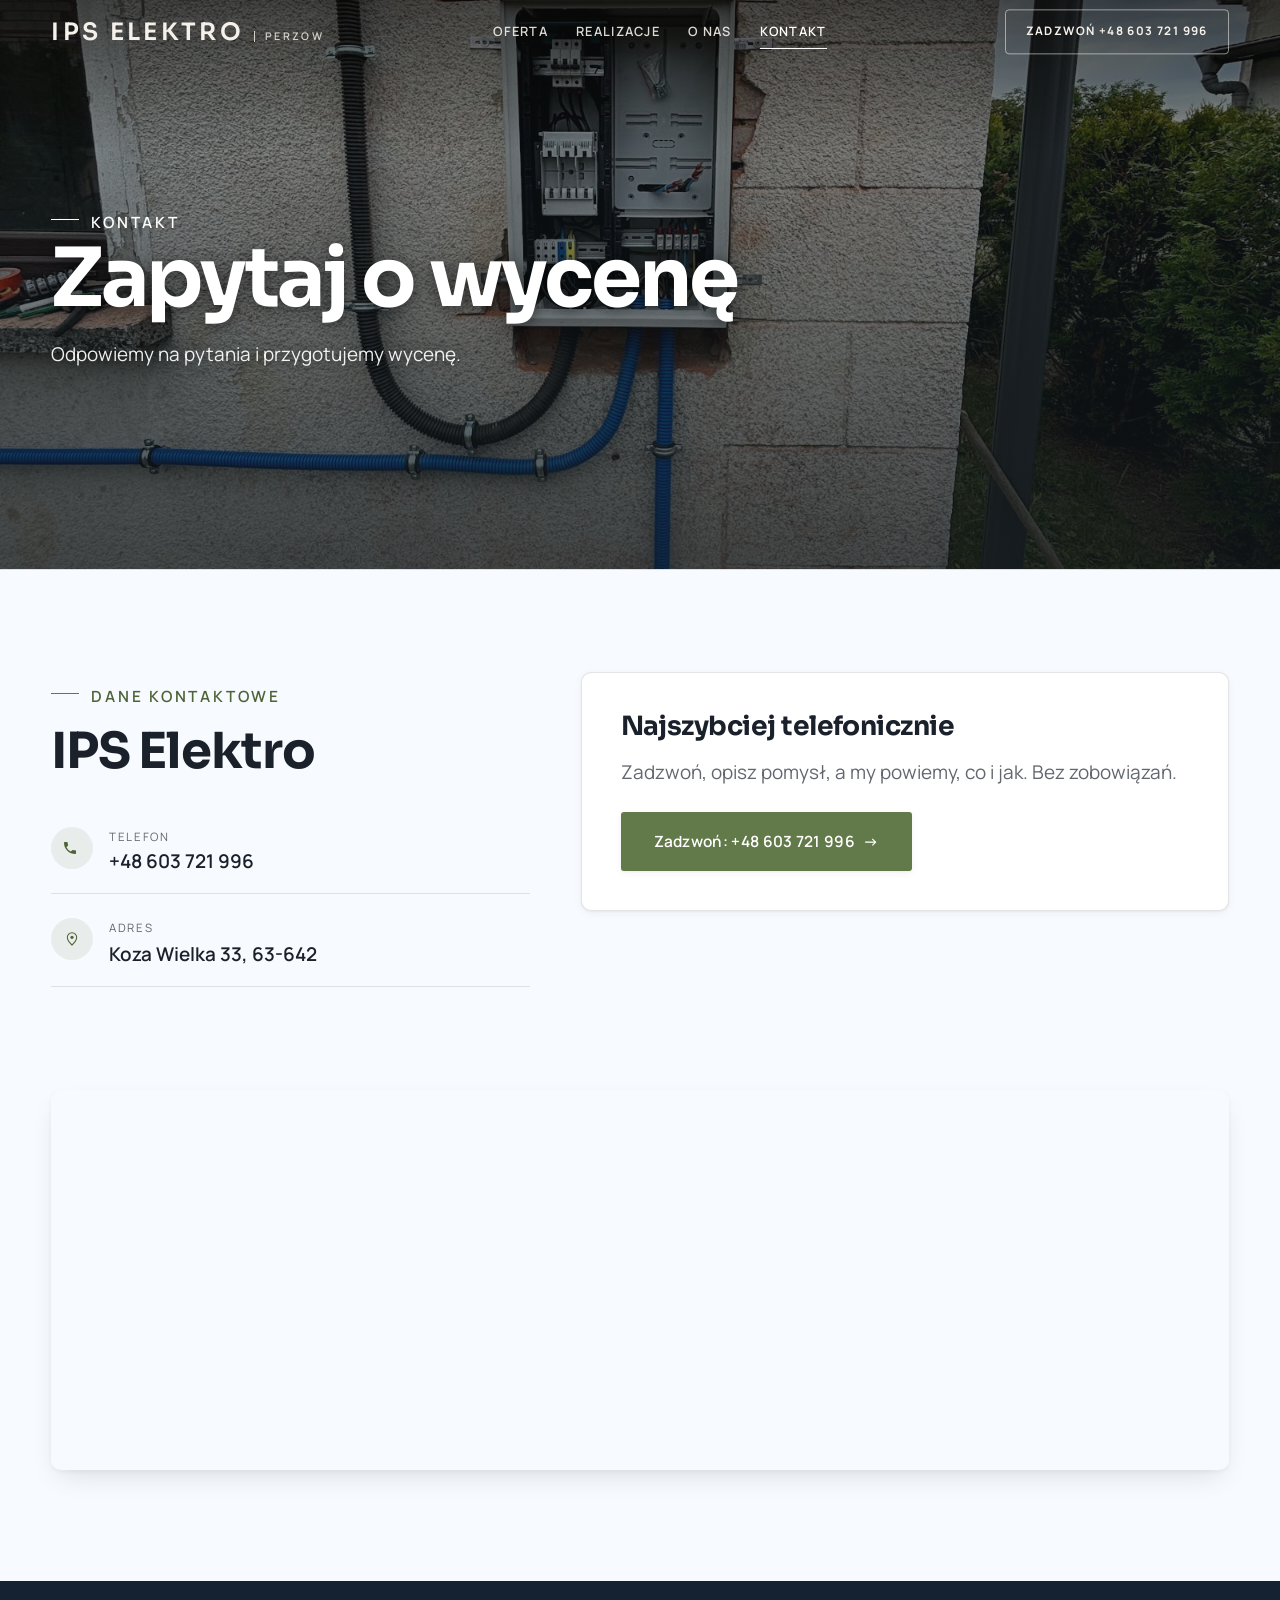
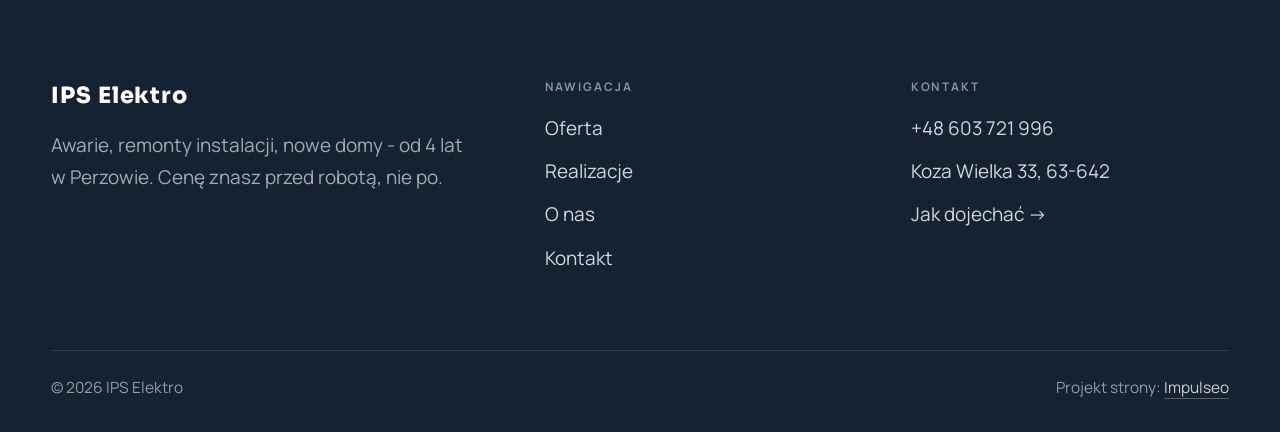
==== kontakt.html @ 15bc8c6c "IPS Elektro - demo strony" ====
<!DOCTYPE html>
<html lang="pl">
<head>
<meta charset="UTF-8">
<meta name="viewport" content="width=device-width, initial-scale=1.0">
<title>Kontakt - IPS Elektro</title>
<meta name="description" content="Kontakt IPS Elektro - Koza Wielka 33, 63-642">
<link rel="canonical" href="https://kris20032.github.io/ips-elektro/kontakt.html">
<meta name="robots" content="noindex, nofollow">
<meta property="og:type" content="website">
<meta property="og:locale" content="pl_PL">
<meta property="og:site_name" content="IPS Elektro">
<meta property="og:title" content="Kontakt - IPS Elektro">
<meta property="og:description" content="Kontakt IPS Elektro - Koza Wielka 33, 63-642">
<meta property="og:url" content="https://kris20032.github.io/ips-elektro/kontakt.html">
<meta property="og:image" content="https://kris20032.github.io/ips-elektro/img/og.jpg">
<meta property="og:image:width" content="1200">
<meta property="og:image:height" content="630">
<meta name="twitter:card" content="summary_large_image">
<link rel="preconnect" href="https://fonts.googleapis.com">
<link rel="preconnect" href="https://fonts.gstatic.com" crossorigin>
<link href="https://fonts.googleapis.com/css2?family=Sora:wght@600;700;800&family=Manrope:wght@400;500;600&display=swap" rel="stylesheet">
<link rel="stylesheet" href="assets/styles.css?v=23cb1735">
</head>
<body>

<header class="nav">
  <div class="wrap nav-inner">
    <a class="brand" href="index.html"><span class="name">IPS Elektro</span><span class="sub">Perzów</span></a>
    <nav class="nav-links">
      <a href="oferta.html">Oferta</a>
      <a href="realizacje.html">Realizacje</a>
      <a href="o-nas.html">O nas</a>
      <a href="kontakt.html" class="active" aria-current="page">Kontakt</a>
      <a href="tel:+48603721996" class="btn btn-accent">Zadzwoń +48 603 721 996</a>
    </nav>
    <button class="nav-toggle" aria-label="Menu"><span></span><span></span><span></span></button>
  </div>
</header>

<main>
<section class="pagehead">
  <img src="img/g1.jpg" alt="IPS Elektro - Zapytaj o wycenę" width="1600" height="2133" decoding="async">
  <div class="wrap">
    <span class="eyebrow">Kontakt</span>
    <h1>Zapytaj o wycenę</h1>
    <p>Odpowiemy na pytania i przygotujemy wycenę.</p>
  </div>
</section>
<section>
  <div class="wrap contact-grid">
    <div class="reveal">
      <span class="eyebrow">Dane kontaktowe</span>
      <h2 style="margin:var(--space-4) 0 var(--space-6)">IPS Elektro</h2>
      <div class="info-list">
        <div class="info-row"><div class="ic"><svg class="ico-tel" width="16" height="16" viewBox="0 0 24 24" fill="none" aria-hidden="true"><path d="M6.6 10.8a15.5 15.5 0 0 0 6.6 6.6l2.2-2.2a1 1 0 0 1 1-.24 11.4 11.4 0 0 0 3.6.58 1 1 0 0 1 1 1V20a1 1 0 0 1-1 1A17 17 0 0 1 3 4a1 1 0 0 1 1-1h3.5a1 1 0 0 1 1 1c0 1.25.2 2.46.58 3.6a1 1 0 0 1-.25 1l-2.23 2.2Z" fill="currentColor"/></svg></div><div><div class="lbl">Telefon</div><a class="val" href="tel:+48603721996">+48 603 721 996</a></div></div>
        <div class="info-row"><div class="ic"><svg class="ico-pin" width="16" height="16" viewBox="0 0 24 24" fill="none" aria-hidden="true"><path d="M12 21s7-6.1 7-11.5A7 7 0 0 0 5 9.5C5 14.9 12 21 12 21Z" stroke="currentColor" stroke-width="1.6" fill="none"/><circle cx="12" cy="9.5" r="2.4" fill="currentColor"/></svg></div><div><div class="lbl">Adres</div><div class="val">Koza Wielka 33, 63-642</div></div></div>
      </div>
    </div>
    <div class="reveal">
      <div class="form">
        <h3 style="margin-bottom:var(--space-4)">Najszybciej telefonicznie</h3>
        <p class="muted" style="margin-bottom:var(--space-5)">Zadzwoń, opisz pomysł, a my powiemy, co i jak. Bez zobowiązań.</p>
        <a href="tel:+48603721996" class="btn btn-accent" style="justify-content:center">Zadzwoń: +48 603 721 996 <span class="arr">→</span></a>
      </div>
    </div>
  </div>
</section>
<section style="padding-top:0">
  <div class="wrap reveal">
    <iframe class="map" title="IPS Elektro - Perzów" src="https://maps.google.com/maps?q=IPS%20Elektro%20Perz%C3%B3w&z=15&output=embed" loading="lazy" referrerpolicy="no-referrer-when-downgrade"></iframe>
  </div>
</section>
</main>

<footer>
  <div class="wrap">
    <div class="foot-grid">
      <div class="foot-brand">
        <div class="name">IPS Elektro</div>
        <p>Awarie, remonty instalacji, nowe domy - od 4 lat w Perzowie. Cenę znasz przed robotą, nie po.</p>
      </div>
      <div class="foot-col">
        <h4>Nawigacja</h4>
        <a href="oferta.html">Oferta</a>
        <a href="realizacje.html">Realizacje</a>
        <a href="o-nas.html">O nas</a>
        <a href="kontakt.html">Kontakt</a>
      </div>
      <div class="foot-col">
        <h4>Kontakt</h4>
        <a href="tel:+48603721996">+48 603 721 996</a>
        <p>Koza Wielka 33, 63-642</p>
        <a href="https://www.google.com/maps?cid=14065225971632695537" target="_blank" rel="noopener">Jak dojechać →</a>
      </div>
    </div>
    <div class="foot-bot">
      <span>© 2026 IPS Elektro</span>
      <span>Projekt strony: <a class="foot-credit" href="https://impulseo.pl" target="_blank" rel="noopener">Impulseo</a></span>
    </div>
  </div>
</footer>
<div class="sticky-call"><a class="sc-call" href="tel:+48603721996"><svg class="ico-tel" width="16" height="16" viewBox="0 0 24 24" fill="none" aria-hidden="true"><path d="M6.6 10.8a15.5 15.5 0 0 0 6.6 6.6l2.2-2.2a1 1 0 0 1 1-.24 11.4 11.4 0 0 0 3.6.58 1 1 0 0 1 1 1V20a1 1 0 0 1-1 1A17 17 0 0 1 3 4a1 1 0 0 1 1-1h3.5a1 1 0 0 1 1 1c0 1.25.2 2.46.58 3.6a1 1 0 0 1-.25 1l-2.23 2.2Z" fill="currentColor"/></svg> Zadzwoń</a><a class="sc-quote" href="kontakt.html">Bezpłatna wycena</a></div>
<div class="demo-wazne" data-do="2026-08-25" data-cykl="3" hidden><svg class="dw-ico" width="13" height="13" viewBox="0 0 24 24" fill="none" aria-hidden="true"><circle cx="12" cy="12" r="8.6" stroke="currentColor" stroke-width="1.8"/><path d="M12 7.2V12l3.3 2" stroke="currentColor" stroke-width="1.8" stroke-linecap="round"/></svg><span class="dw-txt"></span></div>

<script src="assets/main.js"></script>
</body>
</html>
---- assets/styles.css ----
/* ============================================================
   STOLBASZ — premium, architektoniczny B2B fit-out
   Jasna paleta, zero brązu. System wg premium-web-craft.
   Projekt strony: Impulseo (impulseo.pl)
   ============================================================ */

:root{
  /* PALETA — jasna, architektoniczna, chłodna */
  --paper:#f5f7fa;          /* główne tło */
  --paper-2:#e7edf3;        /* sekcje alternatywne (chłodny jasny szary) */
  --paper-3:#e7edf3;        /* delikatne wypełnienia */
  --ink:#142231;            /* tekst główny — chłodny grafit */
  --ink-soft:#2c3e52;       /* nagłówki drugorzędne */
  --muted:#697785;          /* tekst poboczny */
  --line:rgba(20,34,49,.12);/* hairline */
  --accent:#e8a00c;         /* stonowany petrol-slate — jedyny akcent */
  --accent-d:#c47f06;
  --accent-soft:rgba(232,160,12,.10);
  --dark:#142231;           /* sekcje ciemne (stopka/CTA) */

  /* HOVER ZDJĘĆ — JEDEN standard dla całego silnika (decyzja K. 04.08.2026, artefakt z wariantami).
     AKTUALNE (K.+Szymon 09.08.2026, wybór z artefaktu 6 wariantów): zoom 1.05 przy 1.4s -
     przy tak długim czasie mocniejszy kadr NIE skacze, tylko „oddycha". Poprzedni standard
     (1.02 / .55s z 04.08) odbierany jako dynamiczny i szybki.
     Spoczynek lekko przygaszony, ale TYLKO tam, gdzie jest mysz (@media hover:hover) —
     na telefonie zdjęcia zostają w pełnej jasności. */
  --img-zoom:1.05;                   /* K.+Szymon 09.08: wariant F z artefaktu porównawczego */
  --img-rest:brightness(.95) saturate(.99);
  --img-hot:brightness(1.06) saturate(1.05);
  --img-dur:1.4s;                    /* K.+Szymon 09.08 (wariant F): powoli = elegancko */
  --img-ease:cubic-bezier(.16,.84,.44,1);  /* miękki ogon, efekt „oddychania" */

  /* ODSTĘPY — skala 4/8 */
  --space-1:4px; --space-2:8px; --space-3:12px; --space-4:16px; --space-5:24px;
  --space-6:32px; --space-7:48px; --space-8:64px; --space-9:96px; --space-10:128px;

  /* TYPOGRAFIA — fluid clamp() (skala podbita 16.07.2026: większe, czytelniejsze litery — uwaga Adama) */
  --text-sm:clamp(.9rem,.87rem + .12vw,1rem);
  --text-base:clamp(1.08rem,1.04rem + .18vw,1.2rem);
  --text-lg:clamp(1.24rem,1.15rem + .34vw,1.44rem);
  --text-h3:clamp(1.34rem,1.22rem + .55vw,1.66rem);
  --text-h2:clamp(2.1rem,1.66rem + 2.1vw,3.1rem);
  --text-h1:clamp(2.9rem,2.1rem + 4vw,5.1rem);

  /* PROMIENIE — architektoniczne, raczej ostre */
  --r-sm:3px; --r-md:6px; --r-lg:10px;

  /* RUCH */
  --ease:cubic-bezier(.25,.46,.45,.94); --dur:.24s;

  /* CIENIE — miękkie, warstwowe */
  --sh-sm:0 1px 2px rgba(16,24,32,.04), 0 2px 8px rgba(16,24,32,.05);
  --sh-md:0 2px 6px rgba(16,24,32,.05), 0 12px 28px -8px rgba(16,24,32,.12);
  --sh-lg:0 6px 14px rgba(16,24,32,.07), 0 26px 56px -18px rgba(16,24,32,.22);

  --hairline:1px solid var(--line);

  --font-display:'Sora','Manrope',sans-serif;
  --font-body:'Manrope',sans-serif;
}

*{box-sizing:border-box;margin:0;padding:0}
html{scroll-behavior:smooth}
body{
  font-family:var(--font-body);
  font-size:var(--text-base);
  line-height:1.65;
  color:var(--ink);
  background:var(--paper);
  -webkit-font-smoothing:antialiased;
  text-rendering:optimizeLegibility;
}
img{max-width:100%;height:auto;display:block}  /* height:auto = width/height z atrybutów trzyma proporcje (TOP#12) */
a{color:inherit;text-decoration:none}

.wrap{width:min(92%,1180px);margin-inline:auto}
section{padding-block:clamp(52px,6.5vw,96px)}

h1,h2,h3{font-family:var(--font-display);font-weight:700;line-height:1.08;letter-spacing:-.02em;color:var(--ink)}
h1{font-size:var(--text-h1);letter-spacing:-.035em}
h2{font-size:var(--text-h2);letter-spacing:-.025em}
h3{font-size:var(--text-h3)}
/* MIARA — długość wiersza. WCAG 2.2 SC 1.4.8: max 80 znaków; Butterick: 45–90.
   68ch daje realnie 72–78 znaków polskiego tekstu, czyli z zapasem pod granicą.
   Wcześniej limit miał TYLKO <p> — <li>, <blockquote> i <dd> nie miały żadnego,
   i to jedyny powód, dla którego 23 bloki na dwóch oddanych stronach jadą po
   83–106 znaków w wierszu (pomiar 07.08.2026, bramka `miara`).
   ⚠️ Listy i definicje ograniczamy TYLKO bez klasy: `ul`/`ol` z klasą to u nas
   układ (siatki kafli, menu), a nie tekst ciągły — tam miarę wyznacza układ. */
/* 60ch, nie 68ch (K. 10.08): po zmianie fontów na węższe kroje (DM Sans i spółka)
   w 68ch mieściło się ~90 znaków - bramka pikselowa słusznie zgłaszała przekroczenie
   granicy 80. Pomiar na żywej przeglądarce: 60ch = 90 znaków, 53ch = ~78 znaków, czyli normę WCAG 1.4.8. */
:root{ --miara:53ch }
p{max-width:min(100%,var(--miara))}
blockquote,
ul:not([class])>li, ol:not([class])>li,
dl:not([class])>dd{max-width:min(100%,var(--miara))}

/* ⚠️ Świadomie BEZ wyjątku `.tile p,.card p,.svc p{max-width:none}`, choć nasuwa się sam:
   te akapity BYŁY już ograniczone (stare `p{max-width:65ch}`), więc „wyjątek" nie odblokowałby
   niczego nowego — tylko ROZLUŹNIŁ stan sprzed zmiany na wszystkich demach naraz.
   `figcaption` żadna z reguł wyżej nie dotyczy, więc też nie potrzebuje zwolnienia. */

/* ŁAMANIE. `balance` wyrównuje długości wierszy w nagłówku, `pretty` pilnuje ostatniego
   wiersza akapitu, żeby nie został w nim jeden wyraz. Obsługiwane od Chrome 117 /
   Safari 17.5; starsze przeglądarki po prostu ignorują tę własność.
   `text-wrap:pretty` nie występowało dotąd ANI RAZ w silniku ani w repo klientów. */
h1,h2,h3,.lead,.lede{text-wrap:balance}
p,li,blockquote,dd{text-wrap:pretty}

.eyebrow{
  font-family:var(--font-body);
  font-size:var(--text-sm);
  font-weight:600;
  letter-spacing:.18em;
  text-transform:uppercase;
  color:var(--accent);
  display:inline-flex;align-items:center;gap:var(--space-3);
}
/* flex:none + margin-top = kreska trzyma się PIERWSZEJ linii. Wcześniej align-items:center
   centrowało ją względem całego bloku i przy zawinięciu (długi kicker typu
   „…WNĘTRZ · LESZNO · OD 2019") druga linia lądowała z brzydkim wcięciem. */
.eyebrow{align-items:flex-start}
.eyebrow>*,.eyebrow{text-wrap:balance}   /* dlugi kicker lamal sie na sierote typu samo „2019" w drugiej linii */
.eyebrow::before{content:"";width:28px;height:1px;background:var(--accent);display:inline-block;flex:none;margin-top:.62em}

.muted{color:var(--muted)}
.lead{font-size:var(--text-lg);line-height:1.55;color:var(--ink-soft);max-width:50ch}

/* ---------- BUTTONS ---------- */
.btn{
  display:inline-flex;align-items:center;gap:var(--space-2);
  font-weight:600;font-size:var(--text-sm);letter-spacing:.02em;
  padding:var(--space-4) var(--space-6);
  border-radius:var(--r-sm);
  transition:transform var(--dur) var(--ease),box-shadow var(--dur) var(--ease),background var(--dur) var(--ease);
  cursor:pointer;border:1px solid transparent;
}
.btn-accent{background:var(--accent);color:#fff;box-shadow:var(--sh-sm)}
.btn-accent:hover{background:var(--accent-d);transform:translateY(-2px);box-shadow:var(--sh-md)}
.btn-accent:active{transform:translateY(0);box-shadow:var(--sh-sm)}
.btn-ghost{background:transparent;color:var(--ink);border-color:var(--line)}
.btn-ghost:hover{border-color:var(--accent);color:var(--accent);transform:translateY(-2px)}
.btn-light{background:#fff;color:var(--ink);box-shadow:var(--sh-sm)}
.btn-light:hover{transform:translateY(-2px);box-shadow:var(--sh-md)}
.btn .arr{transition:transform var(--dur) var(--ease)}
.btn:hover .arr{transform:translateX(4px)}

/* ---------- NAV ---------- */
.nav{
  position:sticky;top:0;z-index:50;
  background:color-mix(in srgb,var(--paper) 88%,transparent);
  backdrop-filter:saturate(140%) blur(10px);
  border-bottom:var(--hairline);
}
.nav-inner{display:flex;align-items:center;justify-content:space-between;gap:var(--space-5);height:72px}
/* ANTY-NACHODZENIE (K. 05.08.2026): długa nazwa firmy + przycisk z pełnym numerem nie mieściły się w pasku
   i flex ściskał linki PONIŻEJ ich treści - "Kontakt" wchodził na ramkę "Zadzwoń +48 ...". Teraz ustępuje
   nazwa marki (skrót wielokropkiem), a menu i przycisk nigdy się nie kurczą ani nie zachodzą na siebie. */
.brand{display:flex;flex-direction:column;line-height:1;min-width:0;flex:0 1 auto}
.brand .name{font-family:var(--font-display);font-weight:800;font-size:1.35rem;letter-spacing:.04em;white-space:nowrap;overflow:hidden;text-overflow:ellipsis}
.brand .sub{font-size:.62rem;letter-spacing:.34em;text-transform:uppercase;color:var(--muted);margin-top:5px;white-space:nowrap;overflow:hidden;text-overflow:ellipsis}
.nav-links{display:flex;align-items:center;gap:var(--space-6);flex:0 0 auto}
.nav-links a{font-size:var(--text-sm);font-weight:500;color:var(--ink-soft);position:relative;padding-block:4px;white-space:nowrap;transition:color var(--dur) var(--ease)}
.nav-links a::after{content:"";position:absolute;left:0;bottom:0;width:0;height:1.5px;background:var(--accent);transition:width var(--dur) var(--ease)}
.nav-links a:hover,.nav-links a.active{color:var(--ink)}
.nav-links a:hover::after,.nav-links a.active::after{width:100%}
.nav-links .btn{padding:var(--space-2) var(--space-5)}
/* przyciski w nav: właściwy kolor (przebij .nav-links a) + bez podkreślenia */
.nav-links a.btn-accent{color:#fff}
.nav-links a.btn-ghost,.nav-links a.btn-light{color:var(--ink)}
/* CTA w pasku: NIE podkreślenie spod linków menu, ale ten sam przelatujący błysk,
   co na wszystkich innych przyciskach (zgłoszenie K. 13.08.2026 - „na hero jest efekt
   światła przechodzącego przez przycisk, na navbarze go nie ma, a mają być identyczne").
   Reguła `.nav-links a::after` jest silniejsza od `.btn::after`, więc trzeba jej
   geometrię wyzerować i wpisać połysk z nazwy - samo `display:none` gasiło efekt. */
.nav-links a.btn::after{
  display:block;content:"";position:absolute;inset:0;z-index:-1;pointer-events:none;
  inset:0;width:auto;height:auto;border-radius:inherit;   /* kasuje geometrię podkreślenia (width:0;height:1.5px) */
  background:linear-gradient(100deg,transparent 32%,rgba(255,255,255,.20) 50%,transparent 68%);
  translate:-120% 0}
@media (prefers-reduced-motion:no-preference){
  .nav-links a.btn:hover::after{translate:120% 0;transition:translate .75s var(--mt-ease,cubic-bezier(.16,.84,.44,1))}
}
.nav-toggle{display:none;background:none;border:none;cursor:pointer;flex-direction:column;gap:5px;padding:8px}
.nav-toggle span{width:24px;height:2px;background:var(--ink);transition:var(--dur)}
/* Ciasny zakres MIĘDZY menu mobilnym a pełnym pulpitem: zbijamy odstępy i nazwę marki,
   żeby wszystko zmieściło się naturalnie, zanim w ogóle dojdzie do skracania wielokropkiem. */
@media(max-width:1280px) and (min-width:921px){
  .nav-links{gap:var(--space-4)}
  .nav-links .btn{padding:var(--space-2) var(--space-4)}
  .brand .name{font-size:1.15rem}
}

/* ---------- HERO (split) ---------- */
.hero{position:relative;overflow:hidden;border-bottom:var(--hairline)}
.hero-grid{display:grid;grid-template-columns:1.05fr .95fr;gap:clamp(24px,4vw,60px);align-items:center;
  padding-block:clamp(36px,4.5vw,64px)}
.hero-copy .eyebrow{margin-bottom:var(--space-5)}
.hero-copy h1{margin-bottom:var(--space-5)}
.hero-copy .lead{margin-bottom:var(--space-7)}
.hero-actions{display:flex;flex-wrap:wrap;gap:var(--space-4)}
.hero-art{position:relative;aspect-ratio:4/3;border-radius:var(--r-lg);overflow:hidden;box-shadow:var(--sh-lg)}
.hero-art img{width:100%;height:100%;object-fit:cover}
.hero-art::after{content:"";position:absolute;inset:0;background:linear-gradient(180deg,transparent 55%,rgba(18,24,28,.28))}
.hero-badge{position:absolute;left:var(--space-5);bottom:var(--space-5);z-index:2;
  background:rgba(252,252,251,.94);backdrop-filter:blur(4px);
  border-radius:var(--r-md);padding:var(--space-4) var(--space-5);box-shadow:var(--sh-md);max-width:78%}
.hero-badge strong{display:block;font-family:var(--font-display);font-size:1rem;letter-spacing:-.01em}
.hero-badge span{font-size:var(--text-sm);color:var(--muted)}

/* ---------- HERO duży / kinowy (strona główna) ---------- */
.hero-cine{position:relative;min-height:clamp(560px,82vh,840px);min-height:clamp(560px,82svh,840px);display:flex;align-items:center;overflow:hidden;border-bottom:var(--hairline)}
.hero-cine>img{position:absolute;inset:0;width:100%;height:100%;object-fit:cover;z-index:0}
.hero-cine::after{content:"";position:absolute;inset:0;z-index:1;
  background:linear-gradient(95deg,rgba(13,18,23,.86) 0%,rgba(13,18,23,.64) 32%,rgba(13,18,23,.24) 62%,rgba(13,18,23,.04) 100%)}
.hero-cine .wrap{position:relative;z-index:2;padding-block:var(--space-8)}
.hero-cine .hero-copy{max-width:660px}
.hero-cine .eyebrow{color:#fff;margin-bottom:var(--space-5)}
.hero-cine .eyebrow::before{background:#fff}
.hero-cine h1{color:#fff;margin-bottom:var(--space-5);font-size:clamp(2.9rem,2rem + 4.4vw,5.2rem);text-wrap:balance}
.hero-cine .lead{color:rgba(255,255,255,.92);max-width:48ch;margin-bottom:var(--space-7)}
.hero-cine .hero-actions{display:flex;flex-wrap:wrap;gap:var(--space-4)}
/* NISKIE OKNO (laptop z dokiem i paskami przeglądarki ma ~700-780 px wysokości widoku):
   H1 do 5.2rem + długi lead nie mieściły się i przyciski wypadały POD krawędź ekranu -
   klient widział stronę bez ani jednego CTA. Skalujemy w dół, zamiast przycinać treść. */
@media(min-width:821px) and (max-height:820px){
  .hero-cine{min-height:clamp(520px,94svh,780px)}
  .hero-cine .wrap{padding-block:var(--space-6)}
  .hero-cine h1{font-size:clamp(2.2rem,1.5rem + 2.6vw,3.6rem);margin-bottom:var(--space-4)}
  .hero-cine .eyebrow{margin-bottom:var(--space-4)}
  .hero-cine .lead{margin-bottom:var(--space-5);max-width:44ch}
}
@media(max-width:680px){
  .hero-cine{min-height:clamp(520px,76vh,640px);min-height:clamp(520px,76svh,640px);align-items:flex-end}
  .hero-cine::after{background:linear-gradient(0deg,rgba(13,18,23,.9) 6%,rgba(13,18,23,.45) 55%,rgba(13,18,23,.25) 100%)}
  .hero-cine .wrap{padding-bottom:var(--space-9)}
  /* TELEFON (~90% oglądających): lead potrafił zająć 8 linii i zepchnąć CTA poza pierwszy ekran.
     Zwężamy interlinię i skalę - treści nie ucinamy, bo to ona sprzedaje. */
  .hero-cine .lead{font-size:.98rem;line-height:1.5;margin-bottom:var(--space-5)}
  .hero-cine .eyebrow{font-size:.72rem;letter-spacing:.13em;margin-bottom:var(--space-4)}
  .hero-cine .eyebrow::before{width:20px}
  .hero-cine h1{margin-bottom:var(--space-4)}
}

/* full-bleed hero variant (podstrony) */
.pagehead{position:relative;min-height:46vh;min-height:46svh;display:flex;align-items:flex-end;overflow:hidden;border-bottom:var(--hairline)}
.pagehead img{position:absolute;inset:0;width:100%;height:100%;object-fit:cover}
/* 10.08.2026 (decyzja K.): mocniejsze przyciemnienie + cień pod tekstem. Bramka mierzyła na
   nagłówkach podstron 3,38-3,43:1 przy wymaganych 4,5 — jasne zdjęcie (hala, śnieg, niebo)
   podchodziło pod biały tekst. Zdjęcia klientów są różne, więc kontrast musi dawać WARSTWA,
   a nie szczęśliwy dobór kadru. */
.pagehead::after{content:"";position:absolute;inset:0;background:linear-gradient(180deg,rgba(18,24,28,.40),rgba(18,24,28,.76))}
.pagehead .wrap{position:relative;z-index:2;padding-block:var(--space-9);color:#fff}
.pagehead h1{color:#fff;max-width:18ch;text-shadow:0 2px 16px rgba(0,0,0,.55)}
.pagehead .eyebrow{color:#fff}
.pagehead .eyebrow::before{background:#fff}
.pagehead p{color:rgba(255,255,255,.92);margin-top:var(--space-4);max-width:54ch;text-shadow:0 1px 12px rgba(0,0,0,.5)}

/* ---------- STRIP (pasek skrótów / liczby) ---------- */
.strip{background:var(--dark);color:#fff}
/* PASEK HASEŁ — standard 04.08.2026 (decyzja K.): 5 haseł w JEDNYM rzędzie, tekst WYŚRODKOWANY,
   węższe marginesy boczne niż reszta strony (pasek ma iść szerzej), równe wysokości kolumn. */
.strip .wrap{width:min(96%,1440px);display:grid;grid-template-columns:repeat(5,1fr);
  gap:var(--space-5);padding-block:var(--space-7);align-items:stretch}
.strip .item .k{font-family:var(--font-display);font-size:clamp(1.05rem,.82rem + .85vw,1.55rem);
  font-weight:800;letter-spacing:-.02em;color:#fff;line-height:1.18;text-wrap:balance}
.strip .item .v{font-size:var(--text-sm);color:rgba(255,255,255,.66);margin-top:var(--space-2);line-height:1.4}
.strip .item{border-left:2px solid var(--accent);padding-inline:var(--space-4);
  text-align:center;display:flex;flex-direction:column;justify-content:center}
/* liczba kolumn = liczba haseł, żeby ostatnie nie zostawało samo w drugim rzędzie.
   Klasę n-N nadaje multipage.py; domyślnie (bez klasy) pasek jest 5-kolumnowy. */
.strip.n-2 .wrap{grid-template-columns:repeat(2,1fr)}
.strip.n-3 .wrap{grid-template-columns:repeat(3,1fr)}
.strip.n-4 .wrap{grid-template-columns:repeat(4,1fr);gap:var(--space-6)}
.strip.n-4 .item .k{font-size:clamp(1.3rem,1rem + 1.1vw,2rem)}
.strip.n-6 .wrap{grid-template-columns:repeat(6,1fr);gap:var(--space-4)}
.strip.n-6 .item .k{font-size:clamp(.98rem,.8rem + .7vw,1.35rem)}
/* równe łamanie: zamiast "długa linia + jedno słowo" obie linie zbliżonej długości */
.strip .item .k{text-wrap:balance}

/* ---------- SECTION HEAD ---------- */
.head{max-width:48rem;margin-bottom:var(--space-8)}
.head.center{margin-inline:auto;text-align:center}
.head .eyebrow{margin-bottom:var(--space-4)}
.head h2{margin-bottom:var(--space-4)}
.head p{color:var(--muted);font-size:var(--text-lg);line-height:1.55}
.head.center p{margin-inline:auto}

/* ---------- INTRO SPLIT ---------- */
.split{display:grid;grid-template-columns:.92fr 1.08fr;gap:clamp(28px,5vw,80px);align-items:center}
.split.rev{grid-template-columns:1.08fr .92fr}
.split.rev .split-art{order:-1}
.split-art{position:relative;aspect-ratio:5/4;border-radius:var(--r-lg);overflow:hidden;box-shadow:var(--sh-lg)}
.split-art img{width:100%;height:100%;object-fit:cover}
.split-copy h2{margin-bottom:var(--space-5)}
.split-copy p+p{margin-top:var(--space-4)}
.split-copy .btn{margin-top:var(--space-6)}

/* ---------- SERVICES (zakres) ---------- */
.svc-grid{display:grid;grid-template-columns:repeat(auto-fit,minmax(280px,1fr));gap:var(--space-5)}
.svc{background:#fff;border:var(--hairline);border-radius:var(--r-md);padding:var(--space-7) var(--space-6);
  transition:transform var(--dur) var(--ease),box-shadow var(--dur) var(--ease),border-color var(--dur) var(--ease);
  position:relative;overflow:hidden}
.svc::before{content:"";position:absolute;left:0;top:0;width:3px;height:0;background:var(--accent);transition:height var(--dur) var(--ease)}
.svc:hover{transform:translateY(-4px);box-shadow:var(--sh-md);border-color:transparent}
.svc:hover::before{height:100%}
.svc .ic{font-family:var(--font-display);font-size:.8rem;font-weight:700;letter-spacing:.12em;color:var(--accent);margin-bottom:var(--space-4)}
.svc h3{margin-bottom:var(--space-3);font-size:1.22rem}
.svc p{color:var(--muted);font-size:var(--text-base);line-height:1.6}

/* big detailed service rows */
.svc-row{display:grid;grid-template-columns:.8fr 1.2fr;gap:clamp(20px,4vw,60px);align-items:center;padding-block:var(--space-8)}
.svc-row+.svc-row{border-top:var(--hairline)}
.svc-row.rev{grid-template-columns:1.2fr .8fr}
/* Naprzemienny układ wierszy oferty: co drugi wiersz ma zdjęcie po PRAWEJ.
   Było `order:-1` — martwy kod, bo zdjęcie i tak jest pierwszym dzieckiem w HTML,
   więc wszystkie wiersze wyglądały identycznie (zdjęcie zawsze z lewej), a `rev`
   zmieniało tylko szerokość kolumn. Znalezione 29.07.2026 przy różnicowaniu kierunków
   animacji (pomiar pozycji: art.mid 390/502 przy row.mid 756 — zawsze lewa strona). */
.svc-row.rev .svc-row-art{order:2}
.svc-row-art{aspect-ratio:4/3;border-radius:var(--r-md);overflow:hidden;box-shadow:var(--sh-md)}
.svc-row-art img{width:100%;height:100%;object-fit:cover}
.svc-row h3{font-size:1.5rem;margin-bottom:var(--space-4)}
.svc-row .num{font-family:var(--font-display);font-size:.85rem;font-weight:700;letter-spacing:.14em;color:var(--accent);display:block;margin-bottom:var(--space-3)}
.svc-row ul{list-style:none;margin-top:var(--space-4);display:flex;flex-direction:column;gap:var(--space-2)}
.svc-row li{position:relative;padding-left:var(--space-5);color:var(--muted);font-size:var(--text-base)}
.svc-row li::before{content:"";position:absolute;left:0;top:.62em;width:8px;height:1px;background:var(--accent)}

/* ---------- GALLERY (realizacje) ---------- */
.gallery{display:grid;grid-template-columns:repeat(12,1fr);gap:var(--space-4);grid-auto-rows:200px}
/* GALERIA MASONRY — pionowe zdjęcia (portrety beauty/wellness) bez przycinania: kolumny, height auto */
.gallery-masonry{column-count:3;column-gap:var(--space-4)}
@media(max-width:900px){.gallery-masonry{column-count:2}}
@media(max-width:560px){.gallery-masonry{column-count:1}}
.gallery-masonry .m-tile{break-inside:avoid;margin:0 0 var(--space-4);padding:0;position:relative;overflow:hidden;border-radius:var(--r-md);border:1px solid var(--line)}
.gallery-masonry .m-tile img{width:100%;height:auto;display:block}
.gallery-masonry .m-tile .cap{position:absolute;left:0;right:0;bottom:0;padding:var(--space-4);color:#fff;background:linear-gradient(0deg,rgba(0,0,0,.55),transparent);font-size:var(--text-sm)}
.gallery-masonry .m-tile .cap small{display:block;font-weight:400;opacity:.78;letter-spacing:.04em;text-transform:uppercase;font-size:.66rem;margin-top:3px}
.tile{position:relative;overflow:hidden;border-radius:var(--r-md);box-shadow:var(--sh-sm);
  transition:transform var(--dur) var(--ease),box-shadow var(--dur) var(--ease)}
.tile img{width:100%;height:100%;object-fit:cover;
  transition:transform var(--img-dur) var(--img-ease),filter var(--img-dur) var(--img-ease)}
.tile:hover{box-shadow:var(--sh-md)}
.tile .cap{position:absolute;left:0;right:0;bottom:0;padding:var(--space-5) var(--space-4) var(--space-4);
  /* mocniejszy spad + cien pod tekstem: na JASNYCH zdjeciach klienta (biale fronty, sciany)
     slaby gradient dawal kontrast ~1.5:1 zamiast wymaganych 3.6:1 (bramka wygladu, 10.08.2026) */
  background:linear-gradient(transparent 28%,rgba(18,24,28,.58) 62%,rgba(18,24,28,.93));color:#fff;
  text-shadow:0 1px 3px rgba(0,0,0,.6);
  font-size:var(--text-sm);font-weight:600;letter-spacing:.01em;
  opacity:0;transform:translateY(8px);transition:var(--dur) var(--ease)}
.tile:hover .cap{opacity:1;transform:translateY(0)}
.tile .cap small{display:block;font-weight:400;opacity:.78;letter-spacing:.04em;text-transform:uppercase;font-size:.66rem;margin-top:3px}
/* bento spans */
.t-wide{grid-column:span 6}
.t-tall{grid-column:span 6;grid-row:span 2}
.t-std{grid-column:span 6}
.t-third{grid-column:span 4}
.t-two3{grid-column:span 8}

/* ---------- TRUST / WIARYGODNOŚĆ ---------- */
.trust{background:var(--paper-2)}
.trust-grid{display:grid;grid-template-columns:repeat(auto-fit,minmax(240px,1fr));gap:var(--space-5);margin-top:var(--space-7)}
.trust-card{background:#fff;border-radius:var(--r-md);padding:var(--space-7) var(--space-6);box-shadow:var(--sh-sm);border-top:3px solid var(--accent)}
.trust-card .big{font-family:var(--font-display);font-size:clamp(1.8rem,1.3rem + 1.6vw,2.6rem);font-weight:800;letter-spacing:-.02em;color:var(--ink);line-height:1}
.trust-card h3{font-size:1.12rem;margin:var(--space-3) 0 var(--space-2)}
.trust-card p{color:var(--muted);font-size:var(--text-base);line-height:1.55}

/* ---------- CTA band ---------- */
.cta{background:var(--dark);color:#fff;position:relative;overflow:hidden}
/* telefon w CTA: na ciemnym tle biały (domyślnie), rodziny z JASNYM tłem CTA
   nadpisują to u siebie - wcześniej kolor siedział w stylu inline i wygrywał z rodziną. */
.cta .btn-ghost-cta{color:#fff;border-color:rgba(255,255,255,.3)}
.cta .wrap{display:grid;grid-template-columns:1.4fr .6fr;gap:var(--space-7);align-items:center;position:relative;z-index:2}
.cta h2{color:#fff;max-width:20ch}
.cta p{color:rgba(255,255,255,.74);margin-top:var(--space-4)}
.cta-actions{display:flex;flex-direction:column;gap:var(--space-3);align-items:flex-start}
.cta::before{content:"";position:absolute;right:-80px;top:-80px;width:360px;height:360px;border-radius:50%;
  background:radial-gradient(circle,var(--accent-soft),transparent 70%)}

/* ---------- CONTACT ---------- */
.contact-grid{display:grid;grid-template-columns:.85fr 1.15fr;gap:clamp(28px,4vw,56px);align-items:start}
.info-list{display:flex;flex-direction:column;gap:var(--space-2)}
.info-row{display:flex;gap:var(--space-4);align-items:flex-start;padding-block:var(--space-4);border-bottom:var(--hairline)}
.info-row .ic{flex:none;width:42px;height:42px;display:grid;place-items:center;border-radius:50%;
  background:var(--accent-soft);color:var(--accent);font-size:1.05rem}
.info-row .lbl{font-size:.72rem;letter-spacing:.14em;text-transform:uppercase;color:var(--muted)}
.info-row .val{font-weight:600;font-size:var(--text-base);margin-top:2px}
.info-row a.val:hover{color:var(--accent)}
.map{border:none;border-radius:var(--r-lg);box-shadow:var(--sh-md);width:100%;height:100%;min-height:380px;filter:grayscale(.2) contrast(1.02)}
.form{background:#fff;border:var(--hairline);border-radius:var(--r-lg);padding:clamp(24px,3vw,40px);box-shadow:var(--sh-sm)}
.form .fld{margin-bottom:var(--space-5)}
.form label{display:block;font-size:var(--text-sm);font-weight:600;margin-bottom:var(--space-2)}
.form input,.form textarea{width:100%;font-family:inherit;font-size:var(--text-base);color:var(--ink);
  padding:var(--space-4);border:var(--hairline);border-radius:var(--r-sm);background:var(--paper);transition:border-color var(--dur)}
.form input:focus,.form textarea:focus{outline:none;border-color:var(--accent);background:#fff}
.form textarea{resize:vertical;min-height:120px}
.form .note{font-size:var(--text-sm);color:var(--muted);margin-top:var(--space-3)}

/* ---------- FOOTER ---------- */
footer{background:var(--dark);color:#fff;padding-block:var(--space-9) var(--space-6)}
.foot-grid{display:grid;grid-template-columns:1.4fr 1fr 1fr;gap:var(--space-7);margin-bottom:var(--space-8)}
.foot-brand .name{font-family:var(--font-display);font-weight:800;font-size:1.4rem;letter-spacing:.04em}
.foot-brand p{color:rgba(255,255,255,.62);margin-top:var(--space-4);font-size:var(--text-base);max-width:38ch}
.foot-col h4{font-size:.74rem;letter-spacing:.16em;text-transform:uppercase;color:rgba(255,255,255,.5);margin-bottom:var(--space-4)}
.foot-col a,.foot-col p{display:block;color:rgba(255,255,255,.82);font-size:var(--text-base);margin-bottom:var(--space-3)}
.foot-col a:hover{color:#fff}
.foot-bot{border-top:1px solid rgba(255,255,255,.12);padding-top:var(--space-5);display:flex;justify-content:space-between;flex-wrap:wrap;gap:var(--space-3);
  font-size:var(--text-sm);color:rgba(255,255,255,.55)}
.foot-bot a:hover{color:#fff}
/* Podpis w stopce = klikalny link do impulseo.pl (31.07.2026). Ma być WIDOCZNIE klikalny,
   ale nie krzyczeć - stąd sam kolor jaśniejszy + delikatne podkreślenie na najeździe. */
.foot-bot a.foot-credit{color:rgba(255,255,255,.78);text-decoration:none;border-bottom:1px solid rgba(255,255,255,.28)}
.foot-bot a.foot-credit:hover{color:#fff;border-bottom-color:#fff}

/* ---------- REVEAL ---------- */
.reveal{opacity:0;transform:translateY(22px);transition:opacity .6s var(--ease),transform .6s var(--ease)}
.reveal.in{opacity:1;transform:none}

/* ---------- RESPONSIVE ---------- */
@media(max-width:920px){
  .hero-grid,.split,.split.rev,.svc-row,.svc-row.rev,.cta .wrap,.contact-grid,.foot-grid{grid-template-columns:1fr}
  .split.rev .split-art,.svc-row.rev .svc-row-art{order:0}
  .hero-art{aspect-ratio:16/10;max-height:420px}
  .strip .wrap,.strip.n-2 .wrap,.strip.n-3 .wrap,.strip.n-4 .wrap,.strip.n-6 .wrap{grid-template-columns:repeat(2,1fr);gap:var(--space-6)}
  .strip .item .k,.strip.n-6 .item .k{font-size:clamp(1.3rem,1.1rem + 1vw,2rem)}
  .gallery{grid-auto-rows:180px}
  .t-wide,.t-tall,.t-std,.t-third,.t-two3{grid-column:span 6}
  .t-tall{grid-row:span 1}
  .cta-actions{flex-direction:row;flex-wrap:wrap}
  .foot-grid{gap:var(--space-6)}
}
@media(max-width:680px){
  .nav-links{position:fixed;inset:72px 0 auto 0;background:var(--paper);flex-direction:column;align-items:stretch;
    gap:0;padding:var(--space-4) 6%;border-bottom:var(--hairline);box-shadow:var(--sh-md);
    transform:translateY(-120%);transition:transform var(--dur) var(--ease)}
  .nav-links.open{transform:translateY(0)}
  .nav-links a{padding-block:var(--space-4);border-bottom:var(--hairline)}
  .nav-links .btn{margin-top:var(--space-3);justify-content:center}
  .nav-toggle{display:flex}
  .strip .wrap,.strip.n-2 .wrap,.strip.n-3 .wrap,.strip.n-4 .wrap,.strip.n-6 .wrap{grid-template-columns:1fr}
  .gallery{grid-template-columns:repeat(6,1fr)}
  .foot-grid{grid-template-columns:1fr}
}
@media(prefers-reduced-motion:reduce){
  /* audyt 09.08 TOP#14: samo skrócenie duration przy animacji INFINITE = stroboskop
     (pętla .01ms miga ekranem); iteration-count:1 gasi pętlę naprawdę. Pseudoelementy
     też - tła hero (gastro/studio) animują ::before/img, blanket na * ich nie łapał. */
  *,*::before,*::after{animation-duration:.01ms!important;animation-iteration-count:1!important;animation-delay:0s!important;transition:none!important}
  .reveal{opacity:1!important;transform:none!important}
  html{scroll-behavior:auto}
}

/* ============================================================
   PREMIUM LAYER — destylat deep-researchu branż (anty-AI, spokój).
   Zmienne STOLBASZ (--accent/--ink/--paper/--line/--dark). Ruch ledwo
   zauważalny, krzywa cubic-bezier(.16,.84,.44,1); prefers-reduced-motion
   pokryte blanketem wyżej. Karty hairline zamiast cieni = #1 sygnał „nie-AI".
   ============================================================ */

/* więcej oddechu między sekcjami (liderzy: 110-130px) */
section{padding-block:clamp(64px,8vw,128px)}

/* 1) Aksamitny reveal — dłuższa, miękka krzywa zamiast „skoku" */
.reveal{transition:opacity .9s cubic-bezier(.16,.84,.44,1),transform .9s cubic-bezier(.16,.84,.44,1);will-change:opacity,transform}
/* stagger TYLKO w galerii (tam pozycja = porządek dzieci) */
.gallery .reveal:nth-child(2){transition-delay:.07s}
.gallery .reveal:nth-child(3){transition-delay:.14s}
.gallery .reveal:nth-child(4){transition-delay:.21s}
.gallery .reveal:nth-child(5){transition-delay:.28s}
.gallery .reveal:nth-child(6){transition-delay:.35s}

/* 2) Hero STATYCZNY na .hero-cine — Ken Burns CAŁKIEM WYŁĄCZONY 26.06 (3. zgłoszenie Szymona).
   GENEZA: animowanie scale na <img> hero z teksturami (cegły/framugi) re-samplinguje obraz
   klatka po klatce → na części ekranów drobne drganie/shimmer = „heroshot się trzęsie".
   translateY usunięto wcześniej, scale-only + will-change/GPU NIE wystarczyły do GWARANCJI gładkości.
   Krzysztof zażądał pewności („make sure, że błąd się nie pojawi") > efekt. Zero animacji = 0% drgania.
   Delikatny zoom zostaje TYLKO w pełnoekranowych hero gastro/studio (hg-bg/hs-bg — tło, inny
   mechanizm, chwalone, nigdy nie zgłaszane). NIE wracać do KB na .hero-cine bez realnego testu
   na sprzęcie klienta — to ryzyko regresji „trzęsienia”. */
/* BEZPIECZNY "wow" na hero = jednorazowy FADE-IN (opacity), nie zoom.
   opacity nie dotyka bitmapy → gładkie na KAŻDYM zdjęciu/ekranie/GPU, zero ryzyka migotania.
   Geometryczny ruch (scale/translate) na .hero-cine jest ZAKAZANY (bramka pilnuje). */
@keyframes heroFade{from{opacity:0}to{opacity:1}}
.hero-cine>img{transform:none;animation:heroFade 1.1s ease-out both}

/* 3) Akcentowy hairline pod nagłówkiem sekcji, który „rysuje się" przy wejściu */
.head h2{position:relative;padding-bottom:18px}
.head h2::after{content:"";position:absolute;left:0;bottom:0;height:1px;width:0;background:var(--accent);transition:width 1s cubic-bezier(.16,.84,.44,1) .15s}
.head.center h2::after{left:50%;transform:translateX(-50%)}
.head.reveal.in h2::after,.head.center.reveal.in h2::after{width:54px}

/* 4) Karty HAIRLINE zamiast cieni/zaokrągleń (najmocniejszy anty-AI detal) */
.svc{background:transparent;border:1px solid var(--line);border-radius:var(--r-sm);box-shadow:none}
.svc:hover{box-shadow:none;border-color:var(--accent);transform:translateY(-3px)}
.trust-card{background:transparent;box-shadow:none;border:1px solid var(--line);border-top:2px solid var(--accent);border-radius:var(--r-sm)}
.tile{box-shadow:none;border-radius:var(--r-sm)}
.tile:hover{box-shadow:none}

/* 5) Sticky-nav kondensuje się po przewinięciu (sygnał dopracowania) */
.nav{transition:box-shadow .4s ease,background .4s ease}
.nav.is-stuck{box-shadow:0 1px 0 var(--line),0 14px 30px -24px rgba(0,0,0,.45)}
.nav-inner{transition:height .35s var(--ease)}
.nav.is-stuck .nav-inner{height:60px}

/* 6) MANIFESTO — pełnoekranowy cytat-bohater (zastępuje generyczne „Dlaczego my") */
.manifesto{background:var(--paper-2);text-align:center}
.manifesto .wrap{max-width:60rem}
.manifesto p{font-family:var(--font-display);font-style:italic;font-size:clamp(1.6rem,1rem + 2.4vw,2.8rem);line-height:1.32;color:var(--ink-soft);margin-inline:auto;max-width:26ch;position:relative;padding-top:var(--space-8)}
.manifesto p::before{content:"";position:absolute;top:0;left:50%;transform:translateX(-50%);width:54px;height:1px;background:var(--accent)}
.manifesto p span{color:var(--accent);font-style:italic}

/* 7) GATEWAYS — 3 duże bramy-zdjęcia (zamiast paska menu usług) */
.gateways{display:grid;grid-template-columns:repeat(3,1fr);gap:var(--space-4)}
.gateway{position:relative;aspect-ratio:3/4;overflow:hidden;border-radius:var(--r-sm);display:block}
.gateway img{width:100%;height:100%;object-fit:cover;
  transition:transform var(--img-dur) var(--img-ease),filter var(--img-dur) var(--img-ease)}
.gateway::after{content:"";position:absolute;inset:0;background:linear-gradient(180deg,transparent 38%,rgba(18,24,28,.74))}
/* ===== HOVER ZDJĘĆ — jedno miejsce dla WSZYSTKICH kafli ze zdjęciem (K. 04.08.2026) ===== */
@media(hover:hover){
  .tile img,.gateway img,.m-tile img{filter:var(--img-rest)}
  .tile:hover img,
  .gateway:hover img,
  .m-tile:hover img{transform:scale(var(--img-zoom));filter:var(--img-hot)}
}
.m-tile img{transition:transform var(--img-dur) var(--img-ease),filter var(--img-dur) var(--img-ease)}
.gateway .g-ttl{position:absolute;left:0;right:0;bottom:0;z-index:2;padding:var(--space-6) var(--space-5);color:#fff;font-family:var(--font-display);font-size:1.45rem;letter-spacing:-.01em;line-height:1.15}
.gateway .g-ttl small{display:block;font-family:var(--font-body);font-size:var(--text-sm);font-weight:400;opacity:.82;letter-spacing:.03em;margin-top:5px}
@media(max-width:760px){.gateways{grid-template-columns:1fr}.gateway{aspect-ratio:16/10}}

/* 8) LOGO klienta w nagłówku (gdy podane --logo) */
/* 52px domyślnie (feedback Bartka 06.07.2026: 40px ginęło, uwaga padła 3x; ~56px sprawdzone na żywym demie anna-borowiec-makeup) */
.brand-logo{height:64px;width:auto;max-width:300px;object-fit:contain;display:block}
.nav.is-stuck .brand-logo{height:52px}
@media(max-width:680px){.brand-logo{height:46px;max-width:210px}}


/* === RWD: nagłówki na wąskich ekranach (dodane 17.07.2026 razem z fixem clamp) ===
   Po przywróceniu działania clamp() dolna granica --text-h1 (2.9rem) rozpychała
   dokument przy długich polskich słowach na telefonach. Tu ją zjeżdżamy. */
@media (max-width:560px){
  :root{
    --text-h1:clamp(1.9rem, 1.15rem + 4.4vw, 2.7rem);
    --text-h2:clamp(1.5rem, 1rem + 3vw, 2.1rem);
  }
  .hero-cine h1{font-size:clamp(1.9rem, 1.15rem + 4.4vw, 2.7rem)}
  h1,h2{overflow-wrap:break-word}
}

/* GODZINY (godziny_grid z briefu) — dzień po lewej, godziny po prawej. Wcześniej BRAK stylu
   powodował sklejenie "Poniedziałek-Piątek8:00-20:00" (dodane 2026-07-21). Neutralne dla dem bez grafiku. */
.godz{display:flex;flex-direction:column;gap:2px;max-width:440px;margin-top:8px}
.godz-row{display:flex;justify-content:space-between;align-items:baseline;gap:24px;padding:10px 0;border-bottom:1px solid var(--line)}
.godz-row:last-child{border-bottom:0}
.godz-row b{font-weight:600;color:var(--ink)}
.godz-row span{color:var(--muted);white-space:nowrap}

/* === FAQ (lekcja 08.08.2026) ===
   Sekcja faq_klinika() trafia NIE tylko do rodziny „klinika" (multipage.py: także układ FACHOWCY),
   a style leżały wyłącznie w families/klinika.css — u hydraulika/dekarza FAQ renderowało się jako
   goła lista <details> z domyślnym trójkącikiem przeglądarki (wpadka: demo Instalatorstwo Gała).
   Dlatego baza. Rodzina może to nadpisać na wierzchu. */
.faq-list{max-width:48rem;margin:var(--space-8) auto 0;display:flex;flex-direction:column;gap:var(--space-3)}
.faq-item{border:1px solid var(--line);border-radius:var(--r-md);background:var(--paper);padding:var(--space-4) var(--space-5)}
.faq-item summary{font-family:var(--font-display);font-weight:600;color:var(--ink);cursor:pointer;list-style:none;display:flex;justify-content:space-between;gap:1rem}
.faq-item summary::-webkit-details-marker{display:none}
.faq-item summary::after{content:"+";color:var(--accent-d);font-weight:700;font-size:1.2rem;line-height:1}
.faq-item[open] summary::after{content:"-"}
.faq-item p{color:var(--ink-soft);font-size:var(--text-base);line-height:1.6;margin:var(--space-3) 0 0}

/* === LICZBA OPINII PRZY SEKCJI OPINII (08.08.2026, wzorzec irismeble.pl, decyzja K.) ===
   Trzy cytaty bez kontekstu czyta się jak „firma ma trzy opinie". Ta linijka mówi wprost,
   ile ich jest naprawdę - dane i tak przychodzą z reconu i szły dotąd wyłącznie do hero.
   Baza, nie rodzina: sekcja opinii renderuje się we WSZYSTKICH układach, a style opinii
   leżą per rodzina - bez tego u części rodzin linijka byłaby gołym tekstem (ta sama pułapka
   co z FAQ wyżej). Rodzina może nadpisać na wierzchu. */
.op-meta{
  text-align:center;margin:calc(var(--space-3) * -1) 0 var(--space-6);
  color:var(--muted);font-size:var(--text-base);letter-spacing:.01em;
}
.op-meta .ico-star{color:var(--accent-d);margin-right:2px}

/* --- licznik ważności DEMA (pomysł K. 09.08) - tylko wersje pokazowe --- */
.demo-wazne{position:fixed;top:calc(var(--nav-h, 64px) + 14px);right:14px;z-index:95;
  display:inline-flex;align-items:center;gap:.45em;
  background:rgba(21,25,28,.82);color:#fff;font-size:.72rem;font-weight:600;letter-spacing:.01em;
  padding:.42em .8em .42em .62em;border-radius:999px;backdrop-filter:saturate(140%) blur(8px);
  border:1px solid rgba(255,255,255,.14);box-shadow:0 10px 24px -14px rgba(0,0,0,.6);
  pointer-events:none;
  /* NIE pokazuje się przy wejściu (K. 09.08) - wjeżdża dopiero po zejściu z hero */
  opacity:0;transform:translateY(-10px);
  transition:opacity .7s var(--ease),transform .7s var(--ease)}
.demo-wazne.is-on{opacity:1;transform:none}
.demo-wazne .dw-ico{flex:none;opacity:.85}
.demo-wazne b{font-weight:700;font-variant-numeric:tabular-nums;color:#FFD9A3}
.demo-wazne .dw-zeg{font-variant-numeric:tabular-nums;font-feature-settings:"tnum";
  opacity:.72;margin-left:.15em;letter-spacing:.01em}
.demo-wazne.is-pilne{background:rgba(150,32,28,.9);border-color:rgba(255,255,255,.2)}
.demo-wazne .dw-pilne{color:#FFE0DE}
@media(max-width:820px){.demo-wazne{top:auto;bottom:70px;right:10px}}

/* --- pasek mini-opinii pod hero (audyt 09.08 TOP#27) - tylko przy realnych recenzjach --- */
.opinie-mini{padding-block:0;border-bottom:var(--hairline)}
.opinie-mini .om-row{display:grid;grid-template-columns:repeat(3,1fr);gap:var(--space-6);padding-block:var(--space-5)}
.opinie-mini .om-item blockquote{font-size:var(--text-sm);color:var(--ink-soft);line-height:1.5;margin:0}
.opinie-mini .om-autor{display:block;margin-top:var(--space-2);font-size:.78rem;font-weight:600;color:var(--muted);letter-spacing:.04em}
@media(max-width:820px){.opinie-mini .om-row{grid-template-columns:1fr;gap:var(--space-4)}
  .opinie-mini .om-item:nth-child(n+3){display:none}}

/* --- AKCENT-TEKST (audyt 09.08 TOP#11/12, decyzja K.) ---------------------------
   Kolor firmowy jest jasny, dopóki nie musi być literą. --accent zostaje żywy
   (kreski, przyciski, pasek haseł); litera akcentowa na JASNYM tle bierze
   --accent-text (dokleja palette_auto; domyślnie accent-d). Tylko color -
   border/background/pseudo zostają żywe. Ciemna sekcja CTA = wyjątek. */
:root{--accent-text:var(--accent-d)}
.eyebrow, .svc .ic, .svc-row .num, .info-row .ic, .info-row a.val:hover,
.manifesto p span, .faq-item summary::after, .op-meta .ico-star, .op-star,
.fu-cta, .obszar-list li:hover, .btn-ghost:hover, .nav.nav-solid .brand .sub,
.proces-os .pc-cur, .os-on .proces-os .proces-line > li.os-done .pno { color:var(--accent-text) }
.cta .eyebrow { color:var(--accent) }

/* --- dostępność (audyt 09.08 TOP#23, podzbiór bezpieczny) --- */
html{scroll-padding-top:84px}                       /* kotwice nie chowają się pod sticky-nav */
:focus-visible{outline:2px solid var(--accent-text);outline-offset:2px}  /* widoczny fokus tylko z klawiatury */
main{display:block}

/* --- kafelek „Zobacz opinie w Google" (K. 09.08) - znak marki zamiast gołego linku --- */
.op-meta{text-align:center;max-width:none;margin-inline:auto}
.op-google{display:inline-flex;align-items:center;gap:.6em;
  padding:.62em 1.15em;border:1px solid var(--line);border-radius:999px;
  background:var(--paper);color:var(--ink);font-size:var(--text-sm);font-weight:600;
  transition:border-color var(--dur) var(--ease),box-shadow var(--dur) var(--ease),transform var(--dur) var(--ease)}
.op-google .op-g-ico{flex:none}                        /* oficjalny 4-kolorowy znak Google */
.op-google .arr{transition:transform var(--dur) var(--ease)}
.op-google:hover{border-color:var(--accent);box-shadow:var(--sh-sm);transform:translateY(-1px)}
.op-google:hover .arr{transform:translateX(3px)}

/* ============================================================
   HOVER KART I KAFLI - JEDEN STANDARD DLA WSZYSTKICH RODZIN (K. 10.08:
   „każde demo ma wyglądać tak premium"). Wcześniej premium-hover miała tylko
   rodzina fachowców (.fu-row), reszta rodzin renderowała karty bez reakcji.
   Zasada ta sama: reakcja NATYCHMIAST (0s), gaśnięcie łagodne; ledwie widoczne
   tło, kreska akcentu z lewej, strzałka rusza. Zero cieni-poduszek.
   ⛔ Świadomie POMIJAMY kafle ze zdjęciem (.tile/.gateway/.m-tile) - tam działa
   już zoom 1.05/1.4s i dokładanie ramek by go zabiło.
   ============================================================ */
.card, .svc, .gateway-txt, .menu-cat, .prod-card, .pak-card, .faq-item, .obj-tile{
  position:relative;transition:background .22s ease-out,border-color .22s ease-out}
.card::before, .menu-cat::before, .prod-card::before, .pak-card::before{
  content:"";position:absolute;left:0;top:0;bottom:0;width:3px;background:var(--accent);
  transform:scaleY(0);transform-origin:top;transition:transform .09s ease-out;border-radius:2px}
@media(hover:hover){
  .card:hover, .svc:hover, .menu-cat:hover, .prod-card:hover, .pak-card:hover{
    background:color-mix(in srgb,var(--accent) 9%,transparent);
    border-color:color-mix(in srgb,var(--accent) 45%,var(--line));
    transition-duration:0s}
  .card:hover::before, .menu-cat:hover::before,
  .prod-card:hover::before, .pak-card:hover::before{transform:scaleY(1)}
  .card:hover .arr, .svc:hover .arr, .menu-cat:hover .arr{transform:translateX(.3rem)}
}
.card .arr, .svc .arr, .menu-cat .arr{display:inline-block;transition:transform .1s ease-out}

/* ============================================================
   PLAKIETKA OPINII GOOGLE (K. 13.08.2026, wzór od Marcelego)
   Jedna forma we WSZYSTKICH układach hero (hg/hk/hs/ha/hd/tb/kt) zamiast
   gołego tekstu „★ Ocena 4,4 w Google · 7 opinii". Cudza ocena to najmocniejszy
   dowód zaufania na stronie - ma wyglądać jak odznaka, nie jak podpis.
   Tło i obwódka liczone z KOLORU TEKSTU, więc ta sama plakietka działa na
   ciemnym zdjęciu (biały napis → jasna mgiełka) i na jasnej sekcji (ciemny
   napis → delikatny szary). Zero osobnych wariantów do utrzymania.
   ============================================================ */
.g-badge{
  display:inline-flex;align-items:center;gap:.62em;
  padding:.52em 1em;border-radius:999px;
  background:color-mix(in srgb,currentColor 8%,transparent);
  border:1px solid color-mix(in srgb,currentColor 20%,transparent);
  -webkit-backdrop-filter:blur(6px);backdrop-filter:blur(6px);
  font-size:.98rem;line-height:1;font-weight:500;letter-spacing:.01em;
  white-space:nowrap;vertical-align:middle;max-width:100%}
.g-badge .gb-ico,.g-badge .gb-stars{flex:none}
.g-badge .gb-ocena{font-weight:700;font-size:1.08em;letter-spacing:.01em}
.g-badge .gb-txt{opacity:.92}
@media(max-width:560px){
  .g-badge{gap:.45em;padding:.45em .8em;font-size:.86rem}
  .g-badge .gb-stars{width:62px;height:12.4px}
  .g-badge .gb-ico{width:16px;height:16px}
}

/* === rodzina: fachowcy === */
/* ============================================================
   RODZINA: FACHOWCY (hydraulik/elektryk/remont/brukarstwo/ogrodzenia)
   Doklejane NA WIERZCH base.css. Dziedziczy paletę/fonty skórki (trade/elektryk).
   Filozofia: telefon-bohater + zaufanie + „bezpłatna wycena". Spokój, nie krzyk.
   (count-up i podwójny iframe mapy świadomie pominięte - krytyka blueprintu.)
   ============================================================ */

/* --- PROCES - oś „jak pracujemy" (podpis rodziny, czego nie ma w meblach) --- */
.proces{background:var(--paper-2)}
.proces-line{list-style:none;display:grid;grid-template-columns:repeat(4,1fr);gap:var(--space-5);position:relative;margin:0;padding:0}
.proces-line li{position:relative;padding-top:var(--space-7)}
.proces-line li::before{content:"";position:absolute;top:14px;left:0;right:0;height:1px;background:var(--line)}
.proces-line li:last-child::before{right:50%}
.proces-line li:first-child::before{left:50%}
.proces-line li::after{content:"";position:absolute;top:9px;left:calc(50% - 6px);width:11px;height:11px;border-radius:50%;background:var(--accent);box-shadow:0 0 0 4px var(--paper-2)}
.proces-line .pno{font-family:var(--font-display);font-weight:800;font-size:1.5rem;color:var(--accent);letter-spacing:-.02em;display:block;margin-bottom:var(--space-3);text-align:center}
.proces-line h3{font-size:1.1rem;margin-bottom:var(--space-2);text-align:center}
.proces-line p{color:var(--muted);font-size:var(--text-sm);line-height:1.5;text-align:center;max-width:26ch;margin-inline:auto}
@media(max-width:820px){
  .proces-line{grid-template-columns:1fr;gap:0}
  .proces-line li{padding:var(--space-5) 0 var(--space-5) var(--space-7)}
  .proces-line li::before{left:5px;right:auto;top:0;bottom:0;width:1px;height:auto}
  .proces-line li:first-child::before,.proces-line li:last-child::before{left:5px;right:auto}
  .proces-line li::after{top:var(--space-6);left:0}
  .proces-line .pno,.proces-line h3,.proces-line p{text-align:left;margin-inline:0}
}

/* --- OBSZAR DZIAŁANIA - lokalność (chipy z REALNEGO miasta, bez drugiego iframe) --- */
.obszar .head{text-align:center;margin-inline:auto}
.obszar .head .eyebrow{justify-content:center}
.obszar-list{list-style:none;display:flex;flex-wrap:wrap;justify-content:center;gap:var(--space-3);margin:0;padding:0;max-width:60rem;margin-inline:auto}
.obszar-list li{border:1px solid var(--line);border-radius:999px;padding:var(--space-2) var(--space-5);
  font-size:var(--text-sm);font-weight:600;color:var(--ink-soft);transition:border-color .24s var(--ease),color .24s var(--ease)}
.obszar-list li:hover{border-color:var(--accent);color:var(--accent)}
.obszar-list li.is-home{background:var(--accent);border-color:var(--accent);color:#fff}

/* --- STICKY-CALL - dolny pasek mobile (najważniejszy konwerter tej rodziny) --- */
.sticky-call{display:none}
@media(max-width:820px){
  .sticky-call{display:grid;grid-template-columns:1fr 1fr;gap:1px;position:fixed;left:0;right:0;bottom:0;z-index:90;
    background:var(--line);box-shadow:0 -6px 20px -10px rgba(0,0,0,.4);padding-bottom:env(safe-area-inset-bottom,0px);transition:transform .25s ease,opacity .25s ease}
  .sticky-call.schowany{transform:translateY(110%);opacity:0;pointer-events:none}
  .sticky-call a{padding:15px 8px;text-align:center;font-weight:700;font-size:.95rem;letter-spacing:.01em}
  .sc-call{background:var(--accent);color:#fff}
  .sc-quote{background:var(--paper);color:var(--ink)}
  body{padding-bottom:calc(64px + env(safe-area-inset-bottom,0px))}
}

/* --- Blok „Awaria? Dzwoń” (opcjonalny, hydraulik/elektryk) --- */
.awaria{background:var(--dark);color:#fff}
.awaria .wrap{display:flex;flex-wrap:wrap;align-items:center;justify-content:space-between;gap:var(--space-5);padding-block:var(--space-7)}
.awaria h3{color:#fff;font-size:clamp(1.3rem,1rem + 1.2vw,1.8rem)}
.awaria p{color:rgba(255,255,255,.72);margin-top:var(--space-2)}
.awaria .btn-accent{white-space:nowrap}

/* === CERTYFIKATY / CZYM PRACUJEMY (gated: renderuje sie tylko gdy brief poda certy/marki/gwarancja) - mocny lever dla dekarzy === */
.auto-marki .marki-list{display:flex;flex-wrap:wrap;justify-content:center;gap:clamp(.8rem,2.5vw,1.6rem);list-style:none;margin:var(--space-7) 0 0;padding:0}
.auto-marki .marki-list li{font-family:var(--font-display);text-transform:uppercase;letter-spacing:.12em;font-weight:600;
  font-size:clamp(.82rem,1.5vw,1rem);color:var(--ink-soft);padding:.5rem 1rem;border:1px solid var(--line);border-radius:var(--r-sm)}
.marki-gwar{text-align:center;color:var(--muted);font-size:var(--text-sm);margin-top:var(--space-6)}

/* ============================================================
   FAZA 3 - OSOBNY UKŁAD FACHOWCY (research wf_e4ed63db + krytyka z policzonym WCAG). Doklejane na wierzch.
   Tożsamość: ZAUFANIE + DUŻY TELEFON + DOWÓD. Dwublok hero (zdjęcie | lity panel), bezpośrednio, solidnie.
   ============================================================ */

/* --- P0 KONTRAST: bursztyn jako TEKST na jasnym = 2.0 FAIL (policzone). Naprawy (bursztyn->ciemny tekst / ink). --- */
.btn-accent{color:#14171c}                                  /* bursztyn + ciemny tekst = 8.28 PASS */
.sticky-call .sc-call{color:#14171c}                        /* sticky bursztyn + ciemny tekst */
.obszar-list li.is-home{background:var(--ink);border-color:var(--ink);color:#fff}  /* było bursztyn+biel 2.17 -> ink+biel 16.29 */
.proces-line .pno{color:var(--ink-soft)}                    /* numery procesu: było bursztyn 2.0 -> ink-soft (czytelne); kropka osi zostaje bursztyn (grafika) */

/* --- Ikona telefonu (uzywana w hero hf-phone-num; nav styluje silnik NAV NOBU) --- */
.ico-tel{vertical-align:-2px;margin-right:.3em}

/* === HERO FACHOWCY — WARIANT A „PEŁNY EKRAN" (wybór K. 27.07.2026; zastąpił dwublok 46%/54%).
   Powód zmiany: stary dwublok nie dobijał do końca ekranu (zostawał pusty pas nad promise-bar),
   zdjęcie było ucięte w wąski pasek, a dowód (ocena/gwarancja) siedział dopiero niżej w trust-bar.
   Teraz: zdjęcie na pełny ekran + gradient od lewej (tekst czytelny NIE przez wycięty panel,
   tylko przez policzony overlay), gigant-telefon, dowód w pierwszym ekranie.
   Zdjęcie zostaje PIERWSZYM dzieckiem sekcji (blur-guard + mobilny fallback). STATYCZNE, bez Ken Burns.
   Poprzednia wersja: fachowcy.css.bak-20260727-201952-przed-heroA === */
.hero-fach{position:relative;isolation:isolate;display:flex;align-items:center;
  min-height:clamp(560px,92vh,900px);min-height:clamp(560px,92svh,900px)}
.hf-photo{position:absolute;inset:0;width:100%;height:100%;object-fit:cover;display:block;
  background:var(--dark);z-index:-2}                          /* EAGER, bez animacji (zero janku) */
/* Gradient trzyma ciemno DO ~62% szerokości, bo dotąd sięga najdłuższa linia tekstu (.hf-inner 46rem).
   Wcześniejsza wersja jaśniała już od 34% i końcówki linii lądowały na jasnym tle. */
/* 08.08.2026 (lekcja 2026-08-08-010, K.: „czemu hero jest takie ciemne?"): zasłona rozjaśniona.
   Poprzednio 0.95→0.26 przykrywało CAŁY kadr i zdjęcie było ledwo widoczne — a lekcja 2026-08-06-004
   mówi wprost: „nigdy pełne przyciemnienie zdjęcia, zabija kadr". Teraz ciemno tylko POD TEKSTEM
   (lewa część, gdzie stoi .hf-inner), prawa strona prawie odsłonięta. Czytelność napisów dokłada
   text-shadow niżej — cień zamiast koca na całym zdjęciu. */
.hero-fach::after{content:"";position:absolute;inset:0;z-index:-1;
  background:linear-gradient(102deg,rgba(14,17,21,.86) 0%,rgba(14,17,21,.78) 30%,rgba(14,17,21,.52) 55%,rgba(14,17,21,.2) 78%,rgba(14,17,21,.06) 100%)}
/* Cień pod napisami hero — pozwala trzymać zasłonę lekką, a tekst nadal czytelny na jaśniejszym kadrze. */
.hf-kicker,.hf-title,.hf-lead,.hf-phone,.hf-trust{text-shadow:0 1px 2px rgba(0,0,0,.55),0 2px 12px rgba(0,0,0,.35)}
.hf-panel{width:min(92%,1180px);margin-inline:auto;color:#fff;   /* ta sama miara co .wrap w base.css */
  padding:clamp(6.5rem,13vh,9rem) 0 clamp(2.6rem,6vh,3.6rem)}
.hf-inner{max-width:46rem}
/* Akcent SKÓRKI rozjaśniony do czytelności na ciemnym tle. NIE hardkodować bursztynu:
   każda skórka ma swój akcent (elektryk=niebieski, dach=czerwony...), a stały kolor rozjeżdżał
   się z przyciskami. Pierwsza deklaracja = fallback dla przeglądarek bez color-mix.
   Dwa poziomy, bo WCAG stawia różne progi: --accent-lit dla MAŁEGO tekstu (kicker, próg 4.5:1;
   62% daje 7.5 na tle hero), --accent-strong dla DUŻEGO (akcent w H1, próg 3:1; 74% daje 6.1
   i jest wyraźnie widoczny - przy 62% ginął i wyglądał po prostu na biały). Policzone, nie na oko. */
.hero-fach{--accent-lit:rgba(255,255,255,.92);--accent-strong:rgba(255,255,255,.96)}
@supports (color:color-mix(in srgb,red,#fff)){
  .hero-fach{--accent-lit:color-mix(in srgb,var(--accent) 62%,#fff);
             --accent-strong:color-mix(in srgb,var(--accent) 74%,#fff)}
}
.hf-kicker{font-family:var(--font-display);font-weight:700;text-transform:uppercase;letter-spacing:.2em;
  font-size:clamp(.74rem,1.4vw,.88rem);color:var(--accent-lit);display:flex;align-items:center;gap:.8rem}
.hf-kicker::before{content:"";width:34px;height:2px;background:var(--accent-lit);flex:none}
.hf-title{color:#fff;font-family:var(--font-display);font-weight:800;line-height:1.02;letter-spacing:-.022em;
  font-size:clamp(2.3rem,1.6rem + 3.2vw,4.3rem);margin:var(--space-4) 0 var(--space-4);text-wrap:balance}
.hf-title em{font-style:normal;color:var(--accent-strong)}        /* druga część H1 = akcent skórki, rozjaśniony */
.hf-lead{color:rgba(255,255,255,.86);font-size:clamp(1rem,.96rem + .3vw,1.18rem);line-height:1.6;max-width:38rem}
.hf-phone{display:inline-flex;flex-direction:column;gap:.2rem;margin:var(--space-6) 0 var(--space-5);width:fit-content}
.hf-phone-lab{font-size:.74rem;text-transform:uppercase;letter-spacing:.18em;color:rgba(255,255,255,.62);font-weight:600}
.hf-phone-num{font-family:var(--font-display);font-weight:800;color:#fff;font-variant-numeric:tabular-nums;white-space:nowrap;
  font-size:clamp(2rem,1.5rem + 2.4vw,3.05rem);line-height:1;display:inline-flex;align-items:center}
.hf-phone-num .ico-tel{width:.7em;height:.7em;color:var(--accent);margin-right:.35em}   /* ikona bursztyn, cyfry białe */
.hf-phone:hover .hf-phone-num{color:var(--accent-lit)}
.hf-actions{display:flex;flex-wrap:wrap;gap:var(--space-3)}
.hf-ghost{color:#fff;border-color:rgba(255,255,255,.5)}
.hf-trust{margin-top:var(--space-6);padding-top:var(--space-4);border-top:1px solid rgba(255,255,255,.18);
  color:rgba(255,255,255,.9);font-weight:600;font-size:var(--text-sm);letter-spacing:.01em;max-width:38rem}
@media(max-width:820px){
  .hero-fach{min-height:clamp(520px,88svh,760px)}
  /* 08.08.2026: na telefonie było .72→.95, czyli zdjęcia praktycznie nie było widać. Teraz góra kadru
     zostaje odsłonięta, ciemnieje dopiero pod tekstem (tekst na telefonie stoi na dole). */
  .hero-fach::after{background:linear-gradient(178deg,rgba(14,17,21,.28) 0%,rgba(14,17,21,.6) 55%,rgba(14,17,21,.86) 100%)}
  .hf-panel{padding-top:clamp(5.5rem,16vh,7rem)}
  .hf-lead{font-size:1rem}
}
@media(prefers-reduced-motion:reduce){.hero-fach *{animation:none!important}}

/* === PROMISE BAR: zawsze-obecna sygnatura usługowa (anty recon-collapse) === */
.fach-promise{background:var(--paper-2);border-bottom:var(--hairline);padding-block:0}
.fach-promise .wrap{padding-block:var(--space-4)}
.fp-row{list-style:none;margin:0;padding:0;display:flex;flex-wrap:wrap;justify-content:center;align-items:center;gap:clamp(.6rem,2.4vw,2rem)}
.fp-row li{font-family:var(--font-display);font-weight:700;text-transform:uppercase;letter-spacing:.08em;
  font-size:clamp(.72rem,1.3vw,.85rem);color:var(--ink-soft);display:flex;align-items:center}
.fp-row li:not(:last-child)::after{content:"";width:6px;height:6px;border-radius:50%;background:var(--accent);margin-left:clamp(.6rem,2.4vw,2rem)}

/* === TRUST BAR (gated): jasne pasmo, cyfry INK (NIE bursztyn=2.0 FAIL), bursztyn jako kreska pod liczbą === */
.trust-bar{background:var(--paper);border-bottom:var(--hairline)}
.trust-bar .wrap{display:flex;flex-wrap:wrap;align-items:center;justify-content:center;gap:clamp(1rem,3vw,2.6rem);padding-block:var(--space-7)}
.tb-stats{display:flex;flex-wrap:wrap;gap:clamp(1rem,3vw,2.6rem)}
.tb-stat{display:flex;flex-direction:column;align-items:center;text-align:center;padding-bottom:var(--space-2);border-bottom:3px solid var(--accent)}
.tb-num{font-family:var(--font-display);font-weight:800;font-size:clamp(2rem,3vw,2.8rem);line-height:1;color:var(--ink);font-variant-numeric:tabular-nums}
.tb-lab{font-size:.74rem;text-transform:uppercase;letter-spacing:.08em;color:var(--muted);margin-top:.3rem}
.tb-google{font-weight:700;color:var(--ink);font-size:var(--text-base);background:var(--paper-2);border:var(--hairline);border-radius:999px;padding:.5rem 1.1rem;font-variant-numeric:tabular-nums}
.tb-seal{font-family:var(--font-display);font-weight:700;text-transform:uppercase;letter-spacing:.06em;font-size:.85rem;
  color:var(--ink);border:1px solid var(--accent);border-radius:var(--r-sm);padding:.5rem 1rem}

/* === LISTA USŁUG (zamiast bram-nastrojowych): konkret "co + zakres + wycena" === */
.fach-uslugi .fu-list{list-style:none;margin:var(--space-8) 0 0;padding:0;display:flex;flex-direction:column}
.fu-row{display:grid;grid-template-columns:minmax(11rem,1fr) 2fr auto;gap:clamp(1rem,3vw,2.5rem);align-items:center;
  padding-block:var(--space-5);border-top:1px solid var(--line)}
.fu-row:last-child{border-bottom:1px solid var(--line)}
.fu-name{font-family:var(--font-display);font-weight:700;font-size:1.15rem;color:var(--ink)}
.fu-desc{color:var(--muted);font-size:var(--text-sm);line-height:1.55}
.fu-cta{font-weight:700;font-size:var(--text-sm);color:var(--accent-text);white-space:nowrap}
.fu-cta .arr{display:inline-block;transition:transform .1s ease-out}

/* HOVER WIERSZA USŁUGI (K. 09.08: „żeby więcej się działo, ale nie do przesady").
   Cały wiersz jest linkiem, więc reaguje CAŁY: ledwo widoczne rozjaśnienie tła, nazwa
   przesuwa się o włos w stronę czytania, kreska akcentu wjeżdża z lewej, strzałka rusza.
   Zero cieni i ramek - premium to spokojny ruch, nie podświetlony kafel. */
/* reakcja NATYCHMIASTOWA (K. 09.08: „mniejsze opóźnienie") - kursor jest na wierszu,
   więc podświetlenie ma nadążać za palcem; powolne tempo zostaje dla ZDJĘĆ, nie dla UI */
/* Podświetlenie zapala się NATYCHMIAST (0s) i gaśnie łagodnie (.22s) - klasyczny chwyt
   z dobrych interfejsów: reakcja ma wyprzedzać oko, a znikanie nie może mrugać.
   Szybciej już się nie da - to jest zero. */
.fu-row{position:relative;transition:background .22s ease-out}
.fu-row::before{content:"";position:absolute;left:0;top:-1px;bottom:0;width:3px;
  background:var(--accent);transform:scaleY(0);transform-origin:top;
  transition:transform .09s ease-out}
.fu-row .fu-name{transition:transform .1s ease-out,color .1s ease-out}
@media(hover:hover){
  .fu-row:hover{background:color-mix(in srgb,var(--accent) 11%,transparent);transition-duration:0s}
  .fu-row:hover::before{transform:scaleY(1)}
  .fu-row:hover .fu-name{transform:translateX(.42rem)}
  .fu-row:hover .fu-cta{color:var(--accent-text)}
  .fu-row:hover .fu-cta .arr{transform:translateX(.3rem)}
}
.fu-row:focus-within{background:color-mix(in srgb,var(--accent) 11%,transparent)}
.fu-row:focus-within::before{transform:scaleY(1)}
@media(max-width:760px){.fu-row{grid-template-columns:1fr;gap:var(--space-2)}.fu-cta{justify-self:start}}

/* === OPINIE (gated): realne cytaty z reconu === */
.opinie-grid{display:grid;grid-template-columns:repeat(auto-fit,minmax(16rem,1fr));gap:var(--space-6);margin-top:var(--space-8)}
.op-card{margin:0;background:var(--paper);border:1px solid var(--line);border-radius:var(--r-md);padding:var(--space-6);display:flex;flex-direction:column;gap:var(--space-3)}
.op-star{color:var(--accent-d);letter-spacing:.1em;font-size:.95rem}
.op-card blockquote{margin:0;color:var(--ink-soft);font-size:var(--text-base);line-height:1.6}
.op-autor{font-family:var(--font-display);font-weight:700;color:var(--ink);font-size:.95rem}

/* === SUWAK PRZED/PO (kopia z auto.css - CSS nie dziedziczy się między rodzinami; krytyka 5b) === */
.auto-ba .ba-slider{position:relative;--ba-pos:50%;max-width:62rem;margin:var(--space-8) auto 0;aspect-ratio:16/9;
  overflow:hidden;border-radius:var(--r-sm);border:1px solid var(--line);touch-action:none;user-select:none;cursor:ew-resize}
.ba-slider img{position:absolute;inset:0;width:100%;height:100%;object-fit:cover;display:block}
.ba-before-wrap{position:absolute;inset:0;clip-path:inset(0 calc(100% - var(--ba-pos)) 0 0)}
.ba-lab{position:absolute;top:var(--space-4);z-index:3;font-family:var(--font-display);text-transform:uppercase;
  letter-spacing:.1em;font-size:.7rem;color:#fff;background:rgba(10,12,15,.6);padding:.3rem .6rem;border-radius:2px}
.ba-lab-l{left:var(--space-4)}
.ba-lab-r{right:var(--space-4)}
.ba-handle{position:absolute;top:0;bottom:0;left:var(--ba-pos);width:2px;background:var(--accent);transform:translateX(-1px);z-index:4;pointer-events:none}
.ba-handle span{position:absolute;top:50%;left:50%;transform:translate(-50%,-50%);width:38px;height:38px;border-radius:50%;
  background:var(--accent);box-shadow:0 2px 12px rgba(0,0,0,.4);display:flex;align-items:center;justify-content:center}
.ba-handle span::before,.ba-handle span::after{content:"";position:absolute;width:0;height:0;border-block:5px solid transparent}
.ba-handle span::before{left:9px;border-right:6px solid #14171c}
.ba-handle span::after{right:9px;border-left:6px solid #14171c}
.ba-podpis{text-align:center;color:var(--muted);font-size:var(--text-sm);margin-top:var(--space-5)}

/* ============================================================
   SEKCJA OBJAWÓW "Co się dzieje?" (audyt 09.08 TOP#31, klepnięta przez K.).
   Kafle-objawy pod paskiem obietnic; GATED na pack["objawy"].
   ZERO wypełnień kolorem - akcent tylko jako kreska i strzałka.
   Dół 0: odstęp do pasa zdjęć robi padding kolejnej sekcji.
   ============================================================ */
.objawy{padding-block:clamp(48px,6vw,80px) 0}
.objawy .obj-grid{display:grid;grid-template-columns:repeat(3,1fr);gap:var(--space-4)}
.obj-tile{display:flex;flex-direction:column;gap:var(--space-4);
  min-height:6.6rem;padding:var(--space-5);
  background:#fff;border:1px solid var(--line);border-radius:var(--r-md);
  color:var(--ink);text-decoration:none;
  transition:border-color var(--dur) var(--ease),box-shadow var(--dur) var(--ease),transform var(--dur) var(--ease)}
.obj-tile::before{content:"";width:22px;height:1px;background:var(--accent);flex:none;
  transition:width var(--dur) var(--ease)}
.ot-row{margin-top:auto;display:flex;align-items:flex-end;justify-content:space-between;gap:var(--space-4)}
.ot-name{font-family:var(--font-display);font-weight:700;font-size:1.08rem;line-height:1.25;
  letter-spacing:-.01em;text-wrap:balance}
.ot-arr{flex:none;color:var(--accent-text);font-size:1.05rem;line-height:1.25;
  transition:transform var(--dur) var(--ease)}
.obj-tile:hover{border-color:var(--accent);box-shadow:var(--sh-sm);transform:translateY(-2px)}
.obj-tile:hover::before{width:100%}   /* K. 09.08: kreska ma przejechać cały kafel, nie drgnąć */
.obj-tile:hover .ot-arr{transform:translateX(4px)}
.obj-tile:focus-visible{outline:2px solid var(--accent);outline-offset:3px}
@media(max-width:900px){
  .objawy .obj-grid{grid-template-columns:repeat(2,1fr)}
  .obj-tile{min-height:6.4rem}
}

/* === NAV NOBU (silnik): fachowcy === */
.nav{position:fixed;left:0;right:0;backdrop-filter:none;border-bottom:1px solid transparent;z-index:100;transition:transform .35s var(--ease),background .35s ease,box-shadow .35s ease}
.nav.nav-hidden{transform:translateY(-100%)}
.nav.is-stuck{background:transparent;box-shadow:none;border-bottom-color:transparent}
.nav.is-stuck .nav-inner{height:64px}
.nav .brand{flex-direction:row;align-items:baseline;gap:.6rem;line-height:1}
.nav .brand .name{font-family:var(--font-display);font-weight:600;font-size:1.5rem;text-transform:uppercase;letter-spacing:.14em}
.nav .brand .sub{margin-top:0;padding-left:.65rem;border-left:1px solid currentColor;font-size:.66rem;font-weight:600;letter-spacing:.22em;text-transform:uppercase}
.nav .nav-links a{font-size:.8rem;font-weight:600;text-transform:uppercase;letter-spacing:.1em;padding-block:6px}
.nav .nav-links a::after{height:1px}
.nav .nav-links a.btn-accent{font-size:.73rem;font-weight:700;text-transform:uppercase;letter-spacing:.12em;padding:.5rem 1.1rem;border-radius:4px;box-shadow:none}
.nav .nav-links a.btn-accent{background:var(--accent);border:1px solid var(--accent);color:#14171c}
.nav .nav-links a.btn-accent:hover{background:var(--accent);border-color:var(--accent);color:#14171c;filter:brightness(1.07)}
.nav{background:transparent}
.nav::after{content:"";position:absolute;left:0;right:0;top:0;height:150px;z-index:-1;pointer-events:none;transition:opacity .35s ease;background:linear-gradient(180deg,rgba(8,6,4,.55) 0%,rgba(8,6,4,0) 100%)}
.nav.nav-solid::after{opacity:0}
.nav .brand .name{color:#f5f1ea}
.nav .brand .sub{color:rgba(245,241,234,.82)}
.nav .nav-links a:not(.btn-accent){color:rgba(245,241,234,.9)}
.nav .nav-links a:not(.btn-accent):hover,.nav .nav-links a.active:not(.btn-accent){color:#fff}
.nav .nav-links a:not(.btn-accent)::after{background:#fff}
.nav .nav-toggle span{background:#f5f1ea}
.nav.nav-solid{background:color-mix(in srgb,var(--paper) 94%,transparent);backdrop-filter:saturate(140%) blur(10px);border-bottom:var(--hairline)}
.nav.nav-solid .brand .name{color:var(--ink)}
.nav.nav-solid .brand .sub{color:var(--accent-d)}
.nav.nav-solid .nav-links a:not(.btn-accent){color:var(--ink-soft)}
.nav.nav-solid .nav-links a:not(.btn-accent):hover,.nav.nav-solid .nav-links a.active:not(.btn-accent){color:var(--ink)}
.nav.nav-solid .nav-links a:not(.btn-accent)::after{background:var(--accent-d)}
.nav.nav-solid .nav-toggle span{background:var(--ink)}
.nav.nav-solid.nav-hidden{background:transparent;box-shadow:none;border-bottom-color:transparent}
@media(min-width:681px){
.nav .nav-inner{position:relative;height:64px}
.nav .nav-links{flex:1;justify-content:center;gap:clamp(1rem,2.2vw,1.9rem);padding-right:15.5rem}
.nav .nav-links a.btn-accent{position:absolute;right:0;top:50%;transform:translateY(-50%);--klocek-stoi:translateY(-50%);margin:0}
.nav:not(.nav-solid) .nav-links a.btn-accent{background:transparent;border-color:rgba(245,241,234,.55);color:#f5f1ea}
.nav:not(.nav-solid) .nav-links a.btn-accent:hover{background:var(--accent);border-color:var(--accent);color:#14171c;transform:translateY(-50%)}
}
@media(max-width:680px){
.nav .nav-links:not(.open){transform:translateY(-160%);visibility:hidden}
.nav .nav-links.open{visibility:visible}
.nav .brand .name{font-size:1.12rem;letter-spacing:.1em;line-height:1.15}
.nav .brand .sub{display:none}
.nav .brand{min-width:0;overflow:hidden;padding-right:.6rem}
.nav .nav-links{background:var(--paper)}
.nav .nav-links a:not(.btn-accent){color:var(--ink-soft)}
.nav .nav-links a:not(.btn-accent):hover,.nav .nav-links a.active:not(.btn-accent){color:var(--ink)}
}
@media(max-width:430px){
.nav .brand .name{font-size:.95rem;letter-spacing:.06em}
}

/* === WARSTWA PREMIUM (silnik, 08.08.2026) === */
/* ============================================================
   OŚ PROCESU „PREMIUM" + OKNO NA NIERUCHOME TŁO + ODZNAKI + POWRÓT NA GÓRĘ
   (08.08.2026 — wdrożenie decyzji K. z warsztatu ruchu II)

   ⚠️ TEN PLIK JEST DOKLEJANY **PO** PLIKU RODZINY.
   Powód: strukturę `.proces-line` stylują cztery rodziny (fachowcy, dom, klinika,
   studio) jako poziomy rząd kart. Nowy układ musi je nadpisać, a base.css ładuje
   się PRZED rodziną, więc tam by przegrał. Kolejność w multipage.py:
       base.css → rodzina → TEN PLIK → motion.css → hero-fit.css

   ZASADA BEZPIECZEŃSTWA (jak w całej warstwie ruchu):
   stany „ukryte" nadaje WYŁĄCZNIE JavaScript przez klasę na <html>. Bez skryptu
   albo przy jego błędzie strona wygląda jak przed tą zmianą — nigdy pusty ekran.
   ============================================================ */

/* ---------------- 1) OŚ PROCESU ---------------- */
.proces-os .proc-grid{
  display:grid;grid-template-columns:34% 1fr;gap:var(--space-8);align-items:start;
}
.proces-os .proc-side{position:sticky;top:calc(72px + var(--space-6))}
.proces-os .proc-side .head{text-align:left;margin:0}
.proces-os .proc-side .head h2{margin-bottom:var(--space-3)}
.proces-os .proc-side .head p{margin:0}

.proces-os .proc-count{display:flex;align-items:baseline;gap:var(--space-2);margin-top:var(--space-6)}
.proces-os .pc-cur{
  font-family:var(--font-display);font-size:2.6rem;line-height:1;color:var(--accent-d);
  font-variant-numeric:tabular-nums;
}
.proces-os .pc-all{font-size:var(--text-base);color:var(--muted);font-variant-numeric:tabular-nums}
.proces-os .proc-bar{
  height:2px;background:var(--line);border-radius:2px;overflow:hidden;
  max-width:14rem;margin-top:var(--space-3);
}
.proces-os .proc-bar > i{display:block;height:100%;width:0;background:var(--accent-d)}
.proces-os .proc-now{
  color:var(--muted);font-size:var(--text-sm);margin:var(--space-3) 0 0;min-height:2.4em;
}

/* ⚠️ TWARDY RESET OZDOBNIKÓW RODZINY (naprawa po teście 08.08.2026, demo hydraulika)
   Rodziny nie tylko układają kroki w rząd — DORYSOWUJĄ do nich własną grafikę:
   fachowcy.css ma poziomą kreskę (li::before), kropkę na osi (li::after), środkowanie
   tekstu i `.pno` jako wielki numer nad tytułem. Po nałożeniu pionowej osi zostawało
   z tego pobojowisko: numery w kółkach po lewej, a tytuły wyśrodkowane po prawej
   z wiszącymi kropkami i liniami.
   Nadpisujemy z `!important`, bo to jedyny sposób, żeby ta warstwa wygrała z CZTEREMA
   rodzinami naraz (fachowcy, dom, klinika, studio), a każda dorysowuje coś innego.
   Zasięg jest wąski — wyłącznie wnętrze `.proces-os`. */
.proces-os .proces-line > li::before,
.proces-os .proces-line > li::after{content:none !important;display:none !important}
.proces-os .proces-line > li{padding:0 !important;position:relative}
.proces-os .proces-line > li .pno,
.proces-os .proces-line > li h3,
.proces-os .proces-line > li p{text-align:left !important;margin-inline:0 !important;max-width:min(100%,var(--miara)) !important}
.proces-os .proces-line > li .pno{
  font-family:var(--font-body,inherit) !important;font-weight:500 !important;
  font-size:var(--text-sm) !important;letter-spacing:0 !important;margin-bottom:0 !important;
}

/* lista: z poziomego rzędu rodziny na pionową oś */
/* DROGA PRZEWIJANIA NA KROK (K. 09.08: „przy scrollu mega szybko przeskakuje").
   NIE spowalniamy animacji - podświetlenie musi trzymać się palca, inaczej strona
   sprawia wrażenie zacinającej się. Zamiast tego każdy krok dostaje własny kawałek
   ekranu do przewinięcia: 4 kroki x ~34vh = ~1,4 ekranu zamiast jednego machnięcia.
   Tylko duży ekran - na telefonie sticky-kolumna i tak jest wyłączona, a rozciąganie
   sekcji zamieniłoby ją w tunel. */
.proces-os .proces-line{
  display:flex;flex-direction:column;gap:var(--space-5);
  position:relative;margin:0;padding:0;list-style:none;counter-reset:none;
  grid-template-columns:none;
}
.proces-os .proces-line:before{
  content:"";position:absolute;left:1.19rem;top:1.2rem;bottom:1.2rem;width:1px;background:var(--line);
}
/* nakładka: ta sama linia, ale w kolorze akcentu, dociągnięta do aktywnego kroku.
   Wysokość ustawia skrypt (--os-fill) - oś POKAZUJE postęp zamiast tylko podświetlać kropkę. */
.proces-os .proces-line:after{
  content:"";position:absolute;left:1.19rem;top:1.2rem;width:1px;background:var(--accent);
  height:var(--os-fill, 0%);transition:height .7s cubic-bezier(.16,.84,.44,1);
  opacity:.85;pointer-events:none;
}
.proces-os .proces-line > li{
  display:grid;grid-template-columns:2.4rem 1fr;gap:var(--space-4);align-items:start;
  background:none;border:0;padding:0;margin:0;box-shadow:none;
}
.proces-os .proces-line > li .pno{
  grid-row:1 / span 3;width:2.4rem;height:2.4rem;border-radius:50%;
  display:flex;align-items:center;justify-content:center;
  background:var(--paper);border:1px solid var(--line);color:var(--muted);
  font-size:var(--text-sm);font-variant-numeric:tabular-nums;position:relative;z-index:1;
  top:auto;left:auto;right:auto;bottom:auto;transform:none;
}
.proces-os .proces-line > li h3,
.proces-os .proces-line > li p{grid-column:2;margin:0}
.proces-os .proces-line > li h3{margin-bottom:var(--space-2)}
.proces-os .proces-line > li p{color:var(--ink-soft);max-width:min(100%,var(--miara))}

/* karta kroku — tło i ramka na kolumnie treści, nie na całym <li> */
.proces-os .proces-line > li h3,
.proces-os .proces-line > li p{padding-left:0}
.proces-os .proces-line > li > h3{
  padding-top:.15rem;
}

/* ---- stany sterowane skryptem (klasa .os-on na <html>) ---- */
.os-on .proces-os .proces-line > li{
  opacity:.3;
  transition:opacity .8s cubic-bezier(.16,.84,.44,1);
}
/* krok przeczytany zostaje czytelny, ale ustępuje aktywnemu - hierarchia zamiast migotania */
.os-on .proces-os .proces-line > li.os-seen{opacity:.62}
.os-on .proces-os .proces-line > li.os-live{opacity:1}
.os-on .proces-os .proces-line > li h3,
.os-on .proces-os .proces-line > li p{
  transform:translateX(var(--os-dx, 1.4rem));
  transition:transform .65s cubic-bezier(.16,.84,.44,1);
}
.os-on .proces-os .proces-line > li.os-seen{opacity:1}
.os-on .proces-os .proces-line > li.os-seen h3,
.os-on .proces-os .proces-line > li.os-seen p{transform:translateX(0)}
.os-on .proces-os .proces-line > li.os-live .pno{
  background:var(--accent-d);border-color:var(--accent-d);color:var(--paper);
  transition:background .45s ease,color .45s ease,border-color .45s ease;
}
.os-on .proces-os .proces-line > li.os-done .pno{border-color:var(--accent-d);color:var(--accent-d)}
.os-on .proces-os .proc-bar > i{transition:width .45s cubic-bezier(.16,.84,.44,1)}

@media (min-width:901px){
  /* Droga przewijania na krok - ale treść ZAWSZE razem z numerem (błąd 09.08: kropka
     przyklejona do środka ekranu odrywała się od swojego nagłówka = chaos).
     Zapas robimy padding-bottom pod treścią, nie rozpychaniem wiersza. */
  .proces-os .proces-line{gap:0}
  .proces-os .proces-line > li{padding-bottom:clamp(150px, 26vh, 280px) !important}
  .proces-os .proces-line > li:last-child{padding-bottom:0 !important}
}
@media (max-width:900px){
  .proces-os .proc-grid{grid-template-columns:1fr;gap:var(--space-6)}
  .proces-os .proc-side{position:static}          /* przyklejony tytuł zjadałby górę ekranu */
  .proces-os .proc-count{margin-top:var(--space-4)}
  .proces-os .proc-now{display:none}
  .os-on .proces-os .proces-line > li h3,
  .os-on .proces-os .proces-line > li p{transform:none}   /* wjazd z boków tylko na dużym ekranie */
}
@media (prefers-reduced-motion:reduce){
  .os-on .proces-os .proces-line > li{opacity:1}
  .os-on .proces-os .proces-line > li h3,
  .os-on .proces-os .proces-line > li p{transform:none}
}

/* ---------------- 2) OKNO NA NIERUCHOME TŁO ----------------
   `clip-path` na sekcji tworzy kontekst przycinający, więc dziecko `position:fixed`
   przykleja się do OKNA PRZEGLĄDARKI, ale rysuje się wyłącznie w obrębie sekcji.
   ⛔ NIE `background-attachment:fixed` (tak robi irismeble.pl) — to nie działa na iOS,
   a dema oglądane są głównie na telefonie. */
.stopklatka{
  position:relative;height:min(78vh,620px);overflow:hidden;
  clip-path:inset(0);            /* to jest cały mechanizm — nie usuwać */
  background:var(--ink);
  margin:var(--space-10) 0;
}
.stopklatka .stk-bg{
  position:fixed;inset:0;background-size:cover;background-position:center;
  will-change:transform;
}
.stopklatka .stk-cap{
  position:absolute;left:0;right:0;bottom:0;margin:0;
  padding:var(--space-6) var(--space-6) var(--space-5);
  color:#fff;font-family:var(--font-display);font-size:var(--text-lg);
  background:linear-gradient(0deg,rgba(0,0,0,.55),transparent);
}
/* Telefon: pełna wysokość okna wyglądałaby jak przypadkowa pusta przerwa między sekcjami. */
@media (max-width:700px){ .stopklatka{height:52vh;margin:var(--space-8) 0} }
/* Bezpiecznik: gdy ktoś kiedyś doda transform na przodku sekcji, przyszpilenie się gubi
   i zdjęcie „ucieka". Wtedy lepiej mieć zwykłe, nieruchome tło niż rozjechany kadr. */
@supports not (clip-path: inset(0)){
  .stopklatka .stk-bg{position:absolute}
}

/* ---------------- 3) ODZNAKI / WYRÓŻNIENIA ---------------- */
.odznaki{padding:var(--space-9) 0}
.odznaki .odz-row{
  list-style:none;margin:0;padding:0;
  display:flex;flex-wrap:wrap;justify-content:center;align-items:center;
  gap:var(--space-8) var(--space-10);
}
.odznaki .odz img{
  display:block;height:5.2rem;width:auto;max-width:11rem;object-fit:contain;
}
/* ⛔ Bez wyblakłego szarego filtra, jaki ma irismeble.pl — odznaka to najmocniejszy
   dowód, jaki firma ma; przygaszona marnuje się (decyzja K. 08.08.2026). */
@media (max-width:700px){
  .odznaki{padding:var(--space-7) 0}
  .odznaki .odz-row{gap:var(--space-6)}
  .odznaki .odz img{height:4rem}
}

/* ---------------- 4) IKONY SPOŁECZNOŚCIOWE W STOPCE ---------------- */
.foot-soc{display:flex;gap:var(--space-3);margin-top:var(--space-4)}
.foot-soc .soc{
  width:2.25rem;height:2.25rem;border-radius:var(--r-sm);
  display:inline-flex;align-items:center;justify-content:center;
  border:1px solid rgba(255,255,255,.22);color:inherit;
  transition:border-color .2s ease,transform .2s ease,background .2s ease;
}
.foot-soc .soc svg{width:1.05rem;height:1.05rem;display:block}
.foot-soc .soc:hover{border-color:var(--accent);background:rgba(255,255,255,.06);transform:translateY(-1px)}
.foot-soc .soc:focus-visible{outline:2px solid var(--accent);outline-offset:2px}

/* ---------------- 5) POWRÓT NA GÓRĘ ---------------- */
.to-top{
  position:fixed;right:var(--space-5);bottom:var(--space-5);z-index:40;
  width:2.75rem;height:2.75rem;border-radius:var(--r-sm);
  display:flex;align-items:center;justify-content:center;
  background:var(--paper);color:var(--ink);border:1px solid var(--line);
  box-shadow:0 4px 16px rgba(0,0,0,.14);cursor:pointer;
  opacity:0;visibility:hidden;transform:translateY(6px);
  transition:opacity .25s ease,transform .25s ease,visibility .25s;
}
.to-top.show{opacity:1;visibility:visible;transform:translateY(0)}
.to-top svg{width:1.1rem;height:1.1rem}
.to-top:hover{border-color:var(--accent)}
.to-top:focus-visible{outline:2px solid var(--accent);outline-offset:2px}
/* Nie wolno zasłonić przyklejonego paska „Zadzwoń" na telefonie — tam siada wyżej. */
@media (max-width:680px){
  body:has(.sticky-call) .to-top,
  body:has(.sticky-reserve) .to-top{bottom:calc(var(--space-5) + 4.5rem)}
}

/* ---------------- 6) NAZWA FIRMY NA PIERWSZYM EKRANIE ----------------
   Wariant „nazwa ustępuje miejsca" (wybór K. z warsztatu ruchu II):
   nazwa wchodzi duża, po chwili siada do swojego rozmiaru i robi miejsce
   nagłówkowi sprzedażowemu. Marka i sprzedaż mieszczą się w jednym ekranie.

   Rozmiar zależy od DŁUGOŚCI nazwy (klasę wylicza multipage.py: bm-l / bm-m / bm-s),
   a nazwy dłuższe niż 30 znaków nie dostają tej sekcji wcale — patrz brandmark().
   Skalowanie dotyczy TEKSTU, nie zdjęcia: zakaz ruchu geometrycznego na .hero-cine>img
   (shimmer na teksturach) pozostaje nienaruszony. */
.hero-cine .brandmark{
  display:block;line-height:.95;margin:0 0 var(--space-4);
  font-family:var(--font-display);font-weight:600;color:#fff;
  text-shadow:0 2px 30px rgba(0,0,0,.38);
  letter-spacing:.14em;
}
.hero-cine .brandmark .bm-line{display:block;overflow:hidden}
.hero-cine .brandmark .bm-line > span{display:block}
.hero-cine .brandmark.bm-l{font-size:clamp(2.4rem,7.4vw,5.2rem)}
.hero-cine .brandmark.bm-m{font-size:clamp(1.9rem,5.2vw,3.6rem);letter-spacing:.1em}
.hero-cine .brandmark.bm-s{font-size:clamp(1.5rem,3.6vw,2.4rem);letter-spacing:.07em}
/* Bardzo wąskie ekrany: nazwa musi się złamać, a nie wyjechać poza kadr. */
.hero-cine .brandmark{overflow-wrap:anywhere}

/* stany startowe nadaje TYLKO skrypt (klasa .bm-on na <html>) */
.bm-on .hero-cine .brandmark{opacity:0;transform:scale(1.42);transform-origin:left center}
.bm-on .hero-cine .hero-copy .eyebrow,
.bm-on .hero-cine .hero-copy h1,
.bm-on .hero-cine .hero-copy .lead,
.bm-on .hero-cine .hero-copy .hero-actions{opacity:0}
.bm-on .hero-cine .brandmark.bm-in{
  opacity:1;transform:scale(1);
  transition:opacity .6s ease, transform 1s cubic-bezier(.16,.84,.44,1) .38s;
}
.bm-on .hero-cine .brandmark.bm-in ~ .eyebrow{opacity:1;transition:opacity .6s ease .9s}
.bm-on .hero-cine .brandmark.bm-in ~ h1{opacity:1;transition:opacity .6s ease 1s}
.bm-on .hero-cine .brandmark.bm-in ~ .lead{opacity:1;transition:opacity .6s ease 1.1s}
.bm-on .hero-cine .brandmark.bm-in ~ .hero-actions{opacity:1;transition:opacity .6s ease 1.2s}
@media (prefers-reduced-motion:reduce){
  .bm-on .hero-cine .brandmark{opacity:1;transform:none}
  .bm-on .hero-cine .hero-copy > *{opacity:1 !important;transition:none !important}
}

/* ============================================================
   1b) MECHANIKA PREMIUM DLA RODZIN Z WŁASNYM KSZTAŁTEM PROCESU
   (10.08.2026 — zgłoszenie K. po demie Patris: „czemu nie ma tego procesu,
   który ustaliliśmy w weekend?")

   Rodziny AUTO (poziomy rząd kart) i DOM (wiersze katalogowe) mają kształty
   dobrane celowo, żeby dema nie wyglądały jak rodzeństwo — więc nie przerabiamy
   ich na pionową oś. Dostają za to to samo, co robi oś premium: licznik kroków,
   pasek postępu, nazwę aktywnego etapu i zapalanie kroków przy przewijaniu.
   Sterowanie: `.os-mech` + `[data-os-steps]` w proces-os.js (tryb poziomy).

   Bezpiecznik bez zmian: stan „przygaszony" wchodzi WYŁĄCZNIE z klasą `.os-on`,
   którą nadaje JS. Bez skryptu sekcja wygląda dokładnie jak przed tą zmianą.
   ============================================================ */
.os-mech .proc-count{display:flex;align-items:baseline;gap:var(--space-2);margin-top:var(--space-5)}
.os-mech .pc-cur{
  font-family:var(--font-display);font-size:2.1rem;line-height:1;color:var(--accent-d);
  font-variant-numeric:tabular-nums;
}
.os-mech .pc-all{font-size:var(--text-base);color:var(--muted);font-variant-numeric:tabular-nums}
.os-mech .proc-bar{
  height:2px;background:var(--line);border-radius:2px;overflow:hidden;
  max-width:14rem;margin-top:var(--space-3);
}
.os-mech .proc-bar > i{display:block;height:100%;width:0;background:var(--accent-d);
  transition:width .5s cubic-bezier(.16,.84,.44,1)}
.os-mech .proc-now{color:var(--muted);font-size:var(--text-sm);margin:var(--space-3) 0 0;min-height:1.6em}

/* kroki: wjazd i przygaszenie tych jeszcze nieobejrzanych — bez ruszania siatki */
.os-on .os-mech [data-os-steps] > li{
  opacity:.45;transform:translateY(1rem);
  transition:opacity .55s cubic-bezier(.16,.84,.44,1),transform .55s cubic-bezier(.16,.84,.44,1);
  transition-delay:calc(var(--os-i,0) * 90ms);   /* kaskada: karty zapalają się po kolei */
}
.os-on .os-mech [data-os-steps] > li.os-seen{opacity:1;transform:none}
.os-on .os-mech [data-os-steps] > li.os-live .ap-no,
.os-on .os-mech [data-os-steps] > li.os-live .dp-no{color:var(--accent-d)}

/* SYGNATURA: kreska nad krokiem dopełnia się akcentem, gdy krok wchodzi na ekran.
   Obie rodziny mają ją już w swoim arkuszu (auto 42%, dom 38%) — tu tylko ożywa. */
.os-on .os-mech [data-os-steps] > li::before{
  transition:width .6s cubic-bezier(.16,.84,.44,1);
}
.os-on .os-mech [data-os-steps] > li.os-seen::before{width:100%}

@media (prefers-reduced-motion: reduce){
  .os-on .os-mech [data-os-steps] > li{opacity:1;transform:none;transition:none}
  .os-on .os-mech [data-os-steps] > li::before{transition:none}
  .os-mech .proc-bar > i{transition:none}
}


/* === MOTION LAYER v2 (silnik) === */
/* ============================================================
   MOTION LAYER v2 — warstwa RUCHU wspólna dla wszystkich rodzin (2026-07-26)
   ------------------------------------------------------------
   PO CO: dema były technicznie poprawne, ale statyczne („za mało efektowne",
   K. 26.07). Ta warstwa dokłada to, co dziś odróżnia stronę premium od
   porządnej: maskowane wejście nagłówków, zdjęcia odsłaniane kurtyną + zoom-out,
   parallax sterowany scrollem (CSS scroll-driven, zero JS w pętli scrolla),
   płynne przejścia MIĘDZY podstronami (View Transitions), stagger siatek.

   ZASADY BEZPIECZEŃSTWA (wynikają z realnych wpadek — NIE łamać):
   1. ⛔ ZERO ruchu geometrycznego na `.hero-cine>img` — skalowanie teksturowanej
      bitmapy = shimmer („heroshot się trzęsie", 3x Szymon). Hero rusza się TYLKO
      tekstem i tylko raz. Bramka predeploy tego pilnuje.
   2. Stan początkowy (ukrycie) ustawia ZAWSZE JavaScript przez klasę `.mt-on`
      na <html>. Bez JS / przy błędzie JS strona wygląda dokładnie jak przed tą
      warstwą — nigdy pusty ekran (wpadka Zmalovane 29.06).
   3. Używamy osobnych właściwości `scale:` / `translate:` zamiast `transform:` —
      dzięki temu wejście NIE kasuje istniejących hoverów (które jadą na transform).
   4. Każdy efekt „drogi" (parallax) tylko desktop + tylko gdy przeglądarka umie
      scroll-driven animations. Mobile dostaje sam fade/mask (bateria, jank).
   5. prefers-reduced-motion wyłącza wszystko (blanket w base.css + własne guardy).
   ============================================================ */

:root{
  --mt-ease:cubic-bezier(.16,.84,.44,1);
  --mt-step:70ms;          /* odstęp między kolejnymi elementami siatki */
}

/* ---------- 1) STAGGER — kolejne elementy siatki wchodzą po sobie ----------
   JS ustawia --i (numer w grupie). Podbita specyficzność (:nth-child(n)) bije
   sztywne delaye galerii z base.css, nie ruszając tamtego pliku. */
.reveal{transition-delay:calc(var(--i,0) * var(--mt-step))}
.gallery .reveal:nth-child(n),
.gateways .reveal:nth-child(n),
.svc-grid .reveal:nth-child(n){transition-delay:calc(var(--i,0) * var(--mt-step))}

/* dłuższy, bardziej „aksamitny" dojazd + delikatny zoom-out całej karty */
.mt-on .reveal{transition-duration:1s,1s}

/* ---------- 2) NAGŁÓWKI — wjazd linia po linii zza maski ----------
   JS dzieli tekst na realne linie (po pomiarze) i owija w .mt-line>i.
   Efekt „szuflady": litery wjeżdżają z dołu, obcięte krawędzią linii. */
/* 27.07.2026: zapas .08em był za mały - JS mierzy linie ZANIM doładuje się webfont, więc po
   podmianie fontu tekst rośnie i maska ucina dolną część linii (na telefonie widać było ucięte
   „pomiaru po montaż." nachodzące na akapit). Większy zapas + maska znika po wjeździe,
   bo wtedy nie jest już do niczego potrzebna. */
.mt-lines .mt-line{display:block;overflow:hidden;padding-bottom:.2em;margin-bottom:-.2em}
.mt-lines.mt-in .mt-line{animation:mt-unmask 0s linear 1.4s forwards}
@keyframes mt-unmask{to{overflow:visible}}
.mt-lines .mt-line > i{
  display:block;font-style:inherit;
  translate:0 108%;
  transition:translate 1.05s var(--mt-ease) var(--mt-d,0s);
}
.mt-lines.mt-in .mt-line > i{translate:0 0}

/* wariant awaryjny (nagłówek ma zagnieżdżony markup → nie dzielimy na linie) */
.mt-fade{opacity:0;translate:0 18px;transition:opacity .9s var(--mt-ease) var(--mt-d,0s),translate .9s var(--mt-ease) var(--mt-d,0s)}
.mt-fade.mt-in{opacity:1;translate:0 0}

/* ---------- 3) ZDJĘCIA — odsłanianie „kurtyną" + zoom-out do naturalnej skali ----
   clip-path jedzie od dołu do góry, jednocześnie obraz schodzi z 1.10 do 1.
   Uwaga: `scale:` (nie transform) → hover .tile:hover img{transform:scale(var(--img-zoom))}
   nadal działa i nie kłóci się z wejściem (standard hoveru: base.css, K. 04.08.2026). */
.mt-on .mt-ph > img,
.mt-on .mt-ph > picture > img{
  clip-path:inset(0 0 100% 0);
  scale:1.10;
  transition:clip-path 1.15s var(--mt-ease) var(--mt-d,0s),
             scale 1.6s var(--mt-ease) var(--mt-d,0s),
             /* BEZ tych dwóch linii deklaracja kasowała przejście hovera z base.css
                i powiększenie skakało NATYCHMIAST (znalezione 09.08 przez K. na żywym
                demie: w artefakcie płynnie, na stronie nie - różnicą była ta warstwa). */
             transform var(--img-dur) var(--img-ease),
             filter var(--img-dur) var(--img-ease);
}
.mt-on .mt-ph.in > img,
.mt-on .in .mt-ph > img,
.mt-on .mt-ph.mt-in > img,
.mt-on .mt-ph.in > picture > img,
.mt-on .in .mt-ph > picture > img{clip-path:inset(0 0 0 0);scale:1}

/* ---------- 3b) KIERUNEK KURTYNY — RÓŻNICOWANY (29.07.2026, pomysł K.) ----------
   Było: KAŻDE zdjęcie na stronie odsłaniało się identycznie, z góry w dół. Przy 15 zdjęciach
   ten sam ruch 15 razy czyta się jak szablon.

   Research (Emil Kowalski „The Magic of Clip Path" + praktyka scroll-reveal):
   reveal ma być ODSŁONIĘCIEM treści, nie ozdobą — więc kierunek nie może być losowy.
   Losowanie przy każdym wejściu sprawia, że ta sama sekcja zachowuje się inaczej po powrocie
   i strona robi się nerwowa. Dlatego kierunek wynika Z UKŁADU (deterministycznie):

   • zdjęcie OBOK TEKSTU (split/oferta)  → kurtyna pozioma, jedzie OD STRONY TEKSTU ku zdjęciu:
     oko już tam wędruje, więc ruch kontynuuje czytanie zamiast z nim walczyć;
   • KAFLE W SIATCE  → lustrzanie: lewa kolumna odsłania się od lewej, prawa od prawej,
     środek pionowo. Siatka „otwiera się" na zewnątrz, zamiast 6 razy powtórzyć ten sam gest;
   • pojedyncze zdjęcie w treści → pionowo (zgodnie z kierunkiem przewijania).

   Jedna scena = jeden spójny system, nigdy 4 różne kierunki obok siebie.
   Technicznie: tylko clip-path + scale (kompozytor, bez layoutu), ten sam czas i easing
   co dotąd — zmienia się WYŁĄCZNIE oś. */
.mt-on .mt-ph[data-dir="right"] > img,
.mt-on .mt-ph[data-dir="right"] > picture > img{clip-path:inset(0 100% 0 0)}   /* widać najpierw lewą krawędź */
.mt-on .mt-ph[data-dir="left"] > img,
.mt-on .mt-ph[data-dir="left"] > picture > img{clip-path:inset(0 0 0 100%)}    /* widać najpierw prawą krawędź */
.mt-on .mt-ph[data-dir="up"] > img,
.mt-on .mt-ph[data-dir="up"] > picture > img{clip-path:inset(100% 0 0 0)}      /* wychodzi z dołu do góry */
.mt-on .mt-ph[data-dir] .in > img,
.mt-on .mt-ph[data-dir].in > img,
.mt-on .in .mt-ph[data-dir] > img,
.mt-on .mt-ph[data-dir].mt-in > img,
.mt-on .mt-ph[data-dir].in > picture > img,
.mt-on .in .mt-ph[data-dir] > picture > img{clip-path:inset(0 0 0 0)}
/* dryf skali w OSI kurtyny — obraz „dojeżdża" w tę samą stronę, w którą się odsłania.
   Bez tego pozioma kurtyna przy pionowym zoomie wygląda jak dwa niezgrane ruchy. */
.mt-on .mt-ph[data-dir="right"] > img{transform-origin:left center}
.mt-on .mt-ph[data-dir="left"] > img{transform-origin:right center}
.mt-on .mt-ph[data-dir="up"] > img{transform-origin:center bottom}

/* podpis kafla — delikatnie widoczny od razu, pełny na hover (mniej „martwych" kafli) */
.mt-on .tile .cap{opacity:.001}
.mt-on .tile.in .cap{opacity:.9;translate:0 0;transform:none}
.mt-on .tile.in:hover .cap{opacity:1}

/* ---------- 4) PARALLAX — sterowany scrollem, natywnym CSS (bez JS) ----------
   animation-timeline:view() = przeglądarka sama liczy postęp elementu w oknie.
   Zero listenerów scrolla → zero janku. Desktop only, tylko gdy wspierane. */
@supports (animation-timeline: view()){
  @media (prefers-reduced-motion:no-preference) and (min-width:900px){
    .mt-para{overflow:hidden}
    .mt-para > img{
      height:114%;
      position:relative;top:-7%;
      animation:mtPara linear both;
      animation-timeline:view();
      animation-range:cover 0% cover 100%;
      will-change:translate;
    }
    @keyframes mtPara{from{translate:0 -4.5%}to{translate:0 4.5%}}

    /* sekcje wchodzą z lekkim „oddechem" — zanika przy wyjeździe z ekranu */
    .mt-breathe{
      animation:mtBreathe linear both;
      animation-timeline:view();
      animation-range:entry 0% entry 70%;
    }
    @keyframes mtBreathe{from{opacity:.35}to{opacity:1}}
  }
}

/* ---------- 4b) ŻYWY NAGŁÓWEK — przenikanie kadrów ----------
   Warstwy leżą DOKŁADNIE na zdjęciu hero i różnią się tylko przezroczystością.
   ⛔ Żadnego scale/translate — to skalowanie bitmapy dawało migotanie na teksturach.
   Warstwy wstawia JS; bez niego nic się nie dzieje i nagłówek jest statyczny jak dotąd. */
.mt-hero-layer{
  position:absolute;inset:0;width:100%;height:100%;
  object-fit:cover;object-position:inherit;
  opacity:0;transition:opacity 1.6s ease-in-out;
  pointer-events:none;z-index:1;
}
/* ⚠️ KONIECZNE: warstwa jest zwykłym <img> wewnątrz hero, więc łapie ją reguła
   `.hero-cine > img{animation:heroFade both}` z base.css. Animacja CSS ma pierwszeństwo przed
   zwykłymi deklaracjami — trzymała przezroczystość na klatce startowej i przenikanie nie działało.
   Zdejmujemy JEDYNIE to jednorazowe pojawienie się (heroFade), celowo BEZ !important, żeby
   rodziny z delikatnym zoomem tła (gastro/auto/dom/studio) mogły go warstwie przekazać. */
.hero-cine > img.mt-hero-layer{animation:none}
.mt-hero-layer.mt-show{opacity:1}
/* gdy pokazujemy kadr z rotacji, oryginalne zdjęcie zostaje pod spodem (nigdy nie znika
   całkowicie — gdyby warstwa nie doszła, pod spodem zawsze jest pełne zdjęcie) */
img[data-rotate].mt-under{opacity:1}
/* treść nagłówka musi zostać NAD warstwami */
.hero-cine > .wrap,.hero-cine .hero-copy,
.hg-copy,.ha-copy,.hd-copy,.hs-copy,.hf-copy,.hk-copy,.hero-spa .wrap{position:relative;z-index:3}
/* 🔴 FIX 31.07.2026 (zgłoszenie K. na demie M4M): przy zmianie kadru ZNIKAŁ napis w nagłówku.
   Powód: warstwa rotacji miała z-index:1, czyli leżała NAD przyciemnieniem (z-index:-1) i - w
   rodzinie „fachowcy" - nad panelem z tekstem (.hf-panel nie miał własnego z-index, więc szedł
   normalnym flow). Efekt: kadr się pojawiał i zasłaniał tytuł, kadr znikał i tytuł wracał.
   Naprawa jest dwustronna, żeby nie zależeć od jednej reguły:
   1) warstwa ląduje DOKŁADNIE tam, gdzie zdjęcie tła danej rodziny (z-index:-2),
   2) wszystkie kontenery treści nagłówka dostają twardy z-index:3.
   Skutek: zmieniają się WYŁĄCZNIE zdjęcia w tle, napis stoi nieruchomo cały czas.
   (hero-cine nie ruszamy - tam img ma z-index:0, a ::after/wrap leżą wyżej i działało dobrze.) */
.hero-fach > img.mt-hero-layer,.hero-gastro > img.mt-hero-layer,.hero-auto > img.mt-hero-layer,
.hero-dom > img.mt-hero-layer,.hero-studio > img.mt-hero-layer{z-index:-2}
.hf-panel,.hf-inner,.hd-panel,.hk-panel,.ha-inner,.hs-inner,.hg-inner{position:relative;z-index:3}
@media(prefers-reduced-motion:reduce){
  .mt-hero-layer{display:none}
}

/* ---------- 5) PRZEJŚCIA MIĘDZY PODSTRONAMI (View Transitions) ----------
   Klik w menu przestaje być białym mignięciem — strony przenikają, a pasek
   nawigacji zostaje w miejscu (nazwany element). Przeglądarki bez wsparcia
   nawigują normalnie — zero ryzyka. */
@view-transition{navigation:auto}
@media (prefers-reduced-motion:no-preference){
  ::view-transition-old(root){animation:mtVtOut .26s ease both}
  ::view-transition-new(root){animation:mtVtIn .42s var(--mt-ease) both}
  @keyframes mtVtOut{from{opacity:1}to{opacity:0}}
  @keyframes mtVtIn{from{opacity:0}to{opacity:1}}
}
.nav{view-transition-name:mt-nav}
footer{view-transition-name:mt-foot}

/* ---------- 6) PASEK POSTĘPU CZYTANIA — 2px w kolorze marki ----------
   Też scroll-driven (bez JS). Wstawiany przez JS tylko gdy przeglądarka umie. */
.mt-progress{
  position:fixed;top:0;left:0;z-index:60;
  height:2px;width:100%;
  background:var(--accent);
  transform-origin:0 50%;
  scale:0 1;
  pointer-events:none;
}
@supports (animation-timeline: scroll()){
  .mt-progress{animation:mtProg linear both;animation-timeline:scroll(root block)}
  @keyframes mtProg{from{scale:0 1}to{scale:1 1}}
}

/* ---------- 7) PRZYCISKI — przelot światła + magnes (JS) ----------
   Nakładka jest przezroczysta i przelotowa → NIE zmienia kontrastu tekstu
   (kontrasty WCAG policzone dla wszystkich rodzin zostają w mocy). */
.btn{position:relative;overflow:hidden;isolation:isolate}
.btn::after{
  content:"";position:absolute;inset:0;z-index:-1;pointer-events:none;
  background:linear-gradient(100deg,transparent 32%,rgba(255,255,255,.20) 50%,transparent 68%);
  translate:-120% 0;
}
@media (prefers-reduced-motion:no-preference){
  .btn:hover::after{translate:120% 0;transition:translate .75s var(--mt-ease)}
}
.btn{transition:transform var(--dur) var(--ease),box-shadow var(--dur) var(--ease),
               background var(--dur) var(--ease),translate .25s ease-out}

/* ---------- 8) LINKI NAWIGACJI / LISTY — mikro-detale ---------- */
.mt-on .svc,.mt-on .trust-card{transition:transform .5s var(--mt-ease),border-color .35s ease,box-shadow .35s ease}
.mt-on .svc:hover{transform:translateY(-4px)}

/* kotwice nie chowają się pod przyklejonym paskiem */
:target,[id]{scroll-margin-top:96px}

/* ---------- 9) LICZBY (count-up) ---------- */
.mt-num{font-variant-numeric:tabular-nums}

/* ---------- 9b) ZWALNIANIE WARSTW GPU (27.07 — zgłoszenie „zamula na komputerze") ----------
   `.reveal{will-change:opacity,transform}` z base.css każe przeglądarce trzymać dla KAŻDEGO
   pojawiającego się elementu osobną warstwę w pamięci karty graficznej. Deklaracja jest stała —
   warstwa nigdy nie jest zwalniana, więc na typowej podstronie wisi ich ~26 przy ~157 elementach.
   Na komputerze ze zintegrowaną grafiką to realny koszt (pamięć + praca kompozytora).
   Element, który już wjechał, nie będzie się więcej animował → warstwa jest zbędna.
   ⚠️ KLUCZOWE: NIE wolno tego wiązać z klasą `.in` — ona pojawia się w chwili STARTU przejścia,
   więc zdjęlibyśmy warstwę dokładnie wtedy, gdy jest potrzebna. Klasę `mt-settled` dokłada JS
   dopiero po `transitionend`, czyli gdy ruch faktycznie się skończył. Brak JS = zostaje jak było. */
.reveal.mt-settled{will-change:auto}
.mt-settled > img,.mt-settled > picture > img{will-change:auto}

/* ---------- 10) WYŁĄCZNIK GLOBALNY ----------
   Gdy user woli mniej ruchu — zdejmujemy wszystko, łącznie ze scroll-driven
   (blanket z base.css nie obejmuje animation-timeline). */
@media (prefers-reduced-motion:reduce){
  .mt-lines .mt-line > i{translate:0 0}
  .mt-fade{opacity:1;translate:0 0}
  .mt-on .mt-ph > img,.mt-on .mt-ph > picture > img{clip-path:none;scale:1}
  .mt-para > img{animation:none;height:100%;top:0}
  .mt-breathe{animation:none}
  .mt-progress{display:none}
  .mt-on .tile .cap{opacity:0}
}


/* === JEDNA ANIMACJA NA KLOCKACH (silnik, 13.08.2026) === */
/* ============================================================
   JEDNA ANIMACJA NA WSZYSTKICH KLOCKACH — silnik dem
   Wdrożone 13.08.2026 (decyzja K.), wzorzec przeniesiony z dema
   Stolarstwo Drewniok, gdzie powstał pod trzema zgłoszeniami z rzędu.

   PO CO TEN PLIK ISTNIEJE
   Agata zgłosiła trzy razy to samo: „tylko przycisk w prawym górnym rogu ma
   tę animację, wszystkie klocki mają mieć taką samą". Dwie pierwsze poprawki
   nie trafiły, bo porównywałem WYGLĄD PO najechaniu (kolor, obwódka, cień) —
   a te się zgadzały. Różniła się ANIMACJA, czyli droga do tego wyglądu.
   Pomiar na przeglądarce pokazał, że na jednej stronie żyły naraz:
     • przyciski w hero      0,72 s + przelot światła
     • karty                 0,35 s + podskok o 4 px, bez światła
     • CTA w pasku górnym    0,24 s, bez światła (bo `.nav-links a::after`
                             to podkreślenie linków menu i bije `.btn::after`)
     • numer telefonu        0 s (skok koloru)
   Świeże demo prosto z silnika miało 7 różnych reakcji na 14 klockach.
   Oko tego nie zsumuje — dlatego pilnuje tego bramka `hover_diag.mjs`.

   ZASADA
   Klocek STOI W MIEJSCU i się podświetla — jednym tempem, z tym samym
   przelotem światła. Nic nie podskakuje, nic nie wyjeżdża.

   ⛔ ŚWIADOMIE POZA WZORCEM: kafle ze zdjęciem (.tile/.gateway/.m-tile).
      Tam działa powolny zoom 1,05 / 1,4 s (standard z 09.08) — to kadr,
      nie klocek, i dokładanie mu ramek zabiłoby efekt.

   ⚠️ KOLEJNOŚĆ: plik MUSI być doklejany PO motion.css, bo to warstwa ruchu
      dokłada kartom podskok i własne tempo (`.mt-on .svc` i pokrewne).
      Wpięty w multipage.py zaraz za blokiem MOTION LAYER.
   ============================================================ */

:root{
  --cta-dur:.72s;                              /* było ~0,25 s — stąd wrażenie „szarpania" */
  --cta-ease:cubic-bezier(.16,.84,.44,1);
  --reveal-dur:1s;                             /* czas ODSŁANIANIA przy przewijaniu (warstwa ruchu) */
}

/* ---------- 1) JEDNO TEMPO ----------
   Każdy klocek dostaje ten sam czas i tę samą krzywą. Selektory z `.mt-on`
   i `.nav .nav-links` są tu nie przez przypadek: te dwa miejsca miały własne,
   mocniejsze reguły tempa i to one wyłamywały się z reszty.

   ⚠️ `opacity` i `transform` MUSZĄ zostać na liście, choć hover ich nie rusza.
   Pisząc `transition` nadpisujemy CAŁĄ listę własności — a te dwie odpowiadają
   za ODSŁANIANIE karty przy przewijaniu (`.reveal`). Pierwsza wersja tego pliku
   ich nie miała i karty zaczęły wskakiwać skokowo, zamiast się wyłaniać
   (wykryte pomiarem tego samego dnia: transition-property bez opacity). */
.btn,
.card,.svc,.menu-cat,.prod-card,.pak-card,.faq-item,.obj-tile,
.gateway-txt,.trust-card,.op-google,
.sticky-reserve a,
.nav .nav-links a.btn,
.mt-on .svc,.mt-on .trust-card,.mt-on .card,
.mt-on .menu-cat,.mt-on .prod-card,.mt-on .pak-card{
  transition:box-shadow var(--cta-dur) var(--cta-ease),
             border-color var(--cta-dur) var(--cta-ease),
             filter var(--cta-dur) var(--cta-ease),
             background var(--cta-dur) var(--cta-ease),
             color var(--cta-dur) var(--cta-ease),
             opacity var(--reveal-dur) var(--cta-ease),
             transform var(--reveal-dur) var(--cta-ease)}

/* Warstwa ruchu ustawia `.mt-on .reveal{transition-duration:1s,1s}` — specyficzność 0,2,0,
   czyli WIĘCEJ niż selektor klasy klocka. Skutkiem był hover trwający 1 s zamiast 0,72 s
   na każdym klocku, który jest odsłaniany przy przewijaniu (czyli na większości kart).
   Powtarzamy tu czasy w tej samej kolejności co lista własności wyżej. */
.mt-on .card,.mt-on .svc,.mt-on .menu-cat,.mt-on .prod-card,.mt-on .pak-card,
.mt-on .faq-item,.mt-on .obj-tile,.mt-on .gateway-txt,.mt-on .trust-card,
.mt-on .op-google,.mt-on .btn{
  transition-duration:var(--cta-dur),var(--cta-dur),var(--cta-dur),var(--cta-dur),
                      var(--cta-dur),var(--reveal-dur),var(--reveal-dur)}
/* numer telefonu w wierszu kontaktowym zmieniał kolor natychmiast (0 s) —
   jedyne miejsce, gdzie coś jeszcze „strzelało" */
.info-row a.val{transition:color var(--cta-dur) var(--cta-ease)}

/* ---------- 2) NIC SIĘ NIE RUSZA ----------
   Podskok kart dokładała warstwa ruchu (`.mt-on .svc:hover`), unoszenie
   przycisków — base.css (`translateY(-2px)`). Oba gasimy w jednym miejscu. */
.btn:hover,.btn:focus-visible,
.card:hover,.svc:hover,.menu-cat:hover,.prod-card:hover,.pak-card:hover,
.faq-item:hover,.obj-tile:hover,.gateway-txt:hover,.trust-card:hover,
.op-google:hover,.op-google:focus-visible,
.sticky-reserve a:hover,
.mt-on .svc:hover{transform:var(--klocek-stoi,none);translate:0 0}
/* strzałki i kreska z lewej krawędzi karty też stoją — każde z nich było
   osobną, drugą animacją na tym samym klocku */
.btn:hover .arr,.btn:focus-visible .arr,
.card:hover .arr,.svc:hover .arr,.menu-cat:hover .arr,
.op-google:hover .arr,.gateway-txt:hover .arr,
.sticky-reserve a:hover .ico-tel{transform:none}
.card:hover::before,.menu-cat:hover::before,
.prod-card:hover::before,.pak-card:hover::before{transform:scaleY(0)}
.svc:hover::before{height:0}

/* ---------- 3) JEDEN STAN PODŚWIETLENIA ----------
   Wypełnienie ciemnym wariantem akcentu + biały napis + pierścień + cień.
   `--accent-d` jest z definicji CIEMNY, więc to nie jest „jaskrawa
   płaszczyzna" z zakazu K. z 05.08 — biały tekst na nim ma pełny kontrast. */
@media(hover:hover){
  .btn:hover,.btn:focus-visible,
  .btn-on-dark:hover,.btn-on-dark:focus-visible,
  .cta .btn:hover,.cta .btn:focus-visible,
  .nav .nav-links a.btn:hover,.nav .nav-links a.btn:focus-visible,
  .nav .nav-links a.btn-accent:hover,.nav .nav-links a.btn-accent:focus-visible,
  .sticky-reserve a:hover,.sticky-reserve a:focus-visible,
  .card:hover,.svc:hover,.menu-cat:hover,.prod-card:hover,.pak-card:hover,
  .faq-item:hover,.obj-tile:hover,.gateway-txt:hover,.trust-card:hover,
  .op-google:hover,.op-google:focus-visible{
    background:var(--accent-d);
    border-color:var(--accent-d);
    color:#fff;
    filter:brightness(1.1);
    box-shadow:0 0 0 3px var(--accent-soft),0 8px 20px -14px rgba(0,0,0,.5)}
  /* cała treść klocka idzie za kolorem napisu — inaczej ciemny tekst zostaje
     na ciemnym tle i karta robi się nieczytelna */
  .btn:hover .arr,.btn:focus-visible .arr,
  .sticky-reserve a:hover .ico-tel,
  .card:hover *,.svc:hover *,.menu-cat:hover *,.prod-card:hover *,
  .pak-card:hover *,.faq-item:hover *,.obj-tile:hover *,
  .gateway-txt:hover *,.trust-card:hover *,.op-google:hover *{
    color:#fff;border-color:rgba(255,255,255,.35)}
  /* znak Google jest 4-kolorowy z definicji — jego NIE przemalowujemy */
  .op-google:hover .op-g-ico *,
  .g-badge .gb-ico *{color:inherit}
}
/* spoczynek klocka obrysowanego na ciemnym zdjęciu */
.btn-on-dark{color:#fff;border-color:rgba(255,255,255,.45)}

/* ---------- 3b) TEN SAM PUNKT WYJŚCIA, NIE TYLKO TEN SAM CEL ----------
   Warstwa nawigacji (NAV NOBU) dawała CTA w pasku ciemniejszy wariant akcentu
   JUŻ W SPOCZYNKU. Skutek: przy najechaniu wszystkie inne przyciski zmieniały
   kolor z `--accent` na `--accent-d`, a ten jedynie jaśniał — czyli znowu
   „inna animacja", tyle że tym razem schowana w stanie wyjściowym, nie w hoverze.
   Wyrównujemy start: pasek zaczyna tam, gdzie reszta. */
.nav .nav-links a.btn-accent{background:var(--accent);border-color:var(--accent)}
/* Wariant „outline": na ciemnym hero CTA w pasku jest przezroczysty z białą obwódką
   (to świadome — inaczej zniknąłby na zdjęciu). Jego hover wypełniał się jednak
   JAŚNIEJSZYM `--accent`, gdy cała reszta klocków jedzie na `--accent-d`. Spoczynek
   zostaje bez zmian, wyrównujemy tylko kolor docelowy. Selektor musi mieć 0,4,1,
   bo tyle ma reguła nawigacji, którą przebijamy. */
.nav:not(.nav-solid) .nav-links a.btn-accent:hover,
.nav:not(.nav-solid) .nav-links a.btn-accent:focus-visible{
  background:var(--accent-d);border-color:var(--accent-d)}

/* ---------- 4) TEN SAM PRZELOT ŚWIATŁA ----------
   Motion layer dawał go tylko `.btn`. Karty go nie miały, a CTA w pasku miał
   go WYGASZONY, bo `.nav-links a::after` (podkreślenie linków menu) jest
   silniejsze od `.btn::after` — trzeba wyzerować jego geometrię i wpisać
   połysk z nazwy. Samo `display:none` gasiło efekt (tak było do 13.08). */
.nav .nav-links a.btn::after{
  display:block;content:"";position:absolute;inset:0;z-index:-1;pointer-events:none;
  width:auto;height:auto;border-radius:inherit;   /* kasuje width:0;height:1.5px podkreślenia */
  background:linear-gradient(100deg,transparent 32%,rgba(255,255,255,.20) 50%,transparent 68%);
  translate:-120% 0}
.card,.svc,.menu-cat,.prod-card,.pak-card,.trust-card,.gateway-txt,
.faq-item,.obj-tile,.op-google{
  position:relative;overflow:hidden;isolation:isolate}
.card::after,.svc::after,.menu-cat::after,.prod-card::after,.pak-card::after,
.trust-card::after,.gateway-txt::after,.obj-tile::after,.op-google::after{
  content:"";position:absolute;inset:0;z-index:-1;pointer-events:none;
  background:linear-gradient(100deg,transparent 32%,rgba(255,255,255,.20) 50%,transparent 68%);
  translate:-120% 0}
@media (prefers-reduced-motion:no-preference){
  .nav .nav-links a.btn:hover::after,
  .card:hover::after,.svc:hover::after,.menu-cat:hover::after,
  .prod-card:hover::after,.pak-card:hover::after,.trust-card:hover::after,
  .gateway-txt:hover::after,.obj-tile:hover::after,.op-google:hover::after{
    translate:120% 0;transition:translate .75s var(--mt-ease,cubic-bezier(.16,.84,.44,1))}
}

/* ---------- 4b) KARTY ZE ZDJĘCIEM W RODZINACH ----------
   `.doc` (wellness, klinika), `.dom-card` (dom), `.artist` (studio) to karty
   z fotografią w środku. Należą do standardu KAFLA ZE ZDJĘCIEM (powolny zoom
   1,05 / 1,4 s z 09.08), więc świadomie NIE dostają wypełnienia akcentem —
   zalanie kolorem zabiłoby zdjęcie, po które ta karta w ogóle istnieje.
   Ale PODSKOK już nie: unoszenie o 3-5 px to ta sama trzecia animacja, którą
   usunęliśmy wszędzie indziej, i nie jest częścią standardu kafla. */
.doc:hover,.dom-card:hover,.artist:hover{transform:var(--klocek-stoi,none);translate:0 0}

/* ---------- 5) DROBIAZG, KTÓRY WRACAŁ ----------
   CTA w pasku brał 4 px odstępu z reguły dla linków menu (bije `.btn`
   specyficznością) i napis kleił się do krawędzi — lekcja 2026-08-06-012. */
.nav .nav-links a.btn{padding:12px 20px}


/* === HERO-FIT (29.07.2026) — hero DOPASOWUJE SIĘ do wysokości okna =========================
   Zgłoszenie K. 29.07: na jego laptopie przyciski CTA w hero były ucięte dolną krawędzią
   (Modern House). Pomiar headless (1512x879 → realny widok 792 px): dolna krawędź CTA
   wypadała 123 px POD ekranem. Nawet przy maksymalnym oknie (982) było -20 px.

   DLACZEGO POPRZEDNI FIX NIE DZIAŁAŁ: 27.07 dołożyliśmy @media(max-height:820px) — próg.
   Widok K. ma ~792-895 px, czyli TUŻ NAD progiem → reguła w ogóle się nie włączała.
   Progi są kruche: każdy inny laptop/dok/pasek zakładek przesuwa granicę.

   ROZWIĄZANIE: zero progów. Każdy rozmiar, który decyduje o wysokości hero (typografia,
   odstępy, padding), dostaje `min(dotychczasowa-wartość, X svh)` — czyli na wysokim ekranie
   nic się nie zmienia, a im niższe okno, tym płynniej mniejsze. Treści NIE ucinamy.

   Doklejane na SAM KONIEC styles.css (po motion) → wygrywa kaskadę, nie rusza reguł w miejscu.
   Weryfikacja: tools-retrofit/measure_fold.py (mierzy zapas pod CTA dla 720/800/879/982). */

/* ---------- HERO KINOWY (strona główna, rodziny „editorial") ---------- */
.hero-cine .wrap{padding-block:min(var(--space-8),4svh)}
.hero-cine .eyebrow{margin-bottom:min(var(--space-5),2svh)}
.hero-cine h1{font-size:min(clamp(2.9rem,2rem + 4.4vw,5.2rem),7.6svh);
  margin-bottom:min(var(--space-5),2.4svh)}
.hero-cine .lead{font-size:min(1.125rem,2.3svh);line-height:1.55;
  margin-bottom:min(var(--space-7),3.2svh)}

/* ---------- HERO FACHOWCY — wariant A (pełny ekran) ---------- */
.hf-panel{padding-top:min(clamp(6.5rem,13vh,9rem),11svh);
  padding-bottom:min(clamp(2.6rem,6vh,3.6rem),4svh)}
.hf-title{font-size:min(clamp(2.3rem,1.6rem + 3.2vw,4.3rem),7svh);
  margin-top:min(var(--space-4),1.8svh);margin-bottom:min(var(--space-4),1.8svh)}
.hf-lead{font-size:min(1.18rem,2.3svh);line-height:1.5}
.hf-phone{margin-top:min(var(--space-6),2.8svh);margin-bottom:min(var(--space-5),2.2svh)}
.hf-phone-num{font-size:min(clamp(2rem,1.5rem + 2.4vw,3.05rem),5.2svh)}
.hf-trust{margin-top:min(var(--space-6),2.6svh);padding-top:min(var(--space-4),1.6svh)}

/* Telefon: tam liczy się czytelność, nie upychanie — skalowanie wysokością wyłączone,
   bo przy 844 px wysokości ekranu svh-limity zaczęłyby zmniejszać tekst bez potrzeby. */
@media(max-width:680px){
  .hero-cine h1{font-size:clamp(1.9rem,1.15rem + 4.4vw,2.7rem)}
  .hero-cine .lead{font-size:.98rem}
  .hf-title{font-size:clamp(2.1rem,1.6rem + 3.2vw,3rem)}
  .hf-lead{font-size:1rem}
  .hf-phone-num{font-size:clamp(1.9rem,1.5rem + 2.4vw,2.5rem)}
}
/* === /HERO-FIT === */

/* ---------- ZNAK FIRMOWY W HERO (08.08.2026) ----------
   Musi być TUTAJ, a nie tylko w proces-os.css: ten plik doklejamy na samym końcu i tylko on
   wiąże rozmiary z wysokością okna. Pomiar na demie ADIVER: hero z nazwą urosło do 1087 px
   przy oknie 893 px i przycisk wypadł pod krawędź — czyli wróciła wpadka, dla której hero-fit
   w ogóle powstał. `min(..., Xsvh)` sprawia, że na niskim ekranie nazwa maleje razem z resztą.
   Nazwa NIE ŁAMIE SIĘ na dwie linie (to zjadało kolejne 80 px) — przy dłuższych po prostu maleje. */
.hero-cine .brandmark{
  margin-bottom:min(var(--space-5),2.6svh);
  white-space:nowrap;
}
/* Rozmiar CELOWO mniejszy od nagłówka. Pierwsza wersja dała 62 px przy nagłówku 60 px —
   dwa napisy tej samej wagi jeden nad drugim, więc oko nie wiedziało, co czytać najpierw.
   Znak firmowy ma się przedstawiać, a sprzedawać ma nagłówek pod nim. */
.hero-cine .brandmark.bm-l{font-size:min(clamp(1.7rem,1.1rem + 2.2vw,2.7rem),5svh)}
.hero-cine .brandmark.bm-m{font-size:min(clamp(1.45rem,1rem + 1.7vw,2.2rem),4.2svh)}
.hero-cine .brandmark.bm-s{font-size:min(clamp(1.2rem,.9rem + 1.2vw,1.7rem),3.4svh)}
/* Wąski telefon: nazwa ma prawo się złamać, ale wtedy jest już mała. */
@media (max-width:560px){
  .hero-cine .brandmark{white-space:normal;overflow-wrap:anywhere}
}


/* === auto-paleta z marki klienta (źródło: zdjęcia) === */
:root{--accent:#4872B4;--accent-d:#345D9E;--accent-soft:rgba(72,114,180,0.10);--paper:#F7FAFF;--paper-2:#ECF0F8;--paper-3:#E1E7F0;--ink:#1B212A;--ink-soft:#414854;--muted:#767C86;--line:rgba(27,33,42,.12);}
.btn-accent{color:#fff}
.nav .nav-links a.btn-accent{color:#fff}
.btn-accent[data-accent-d],.cta-d .btn-accent{color:#fff}

/* === szary tekst dociągnięty do czytelności (WCAG 4.5 na wszystkich tłach) === */
:root{--muted:#62676F;}

/* === rozróżnienie palety: szaro-zielony przygaszony (zamiast koloru użytego u 3 ostatnich klientów) ===
   Blokada powtórzeń (13.08.2026): ten sam odcień nie idzie do kolejnych
   klientów pod rząd. Wybór zapisany w palety-uzyte.json, więc przebudowa
   tego dema odtworzy DOKŁADNIE ten kolor. */
:root{--accent:#627949;--accent-d:#4F6435;--accent-soft:rgba(98,121,73,.10);--gold:#627949;}
.btn-accent{color:#fff}
.nav .nav-links a.btn-accent{color:#fff}
.btn-accent[data-accent-d],.cta-d .btn-accent{color:#fff}
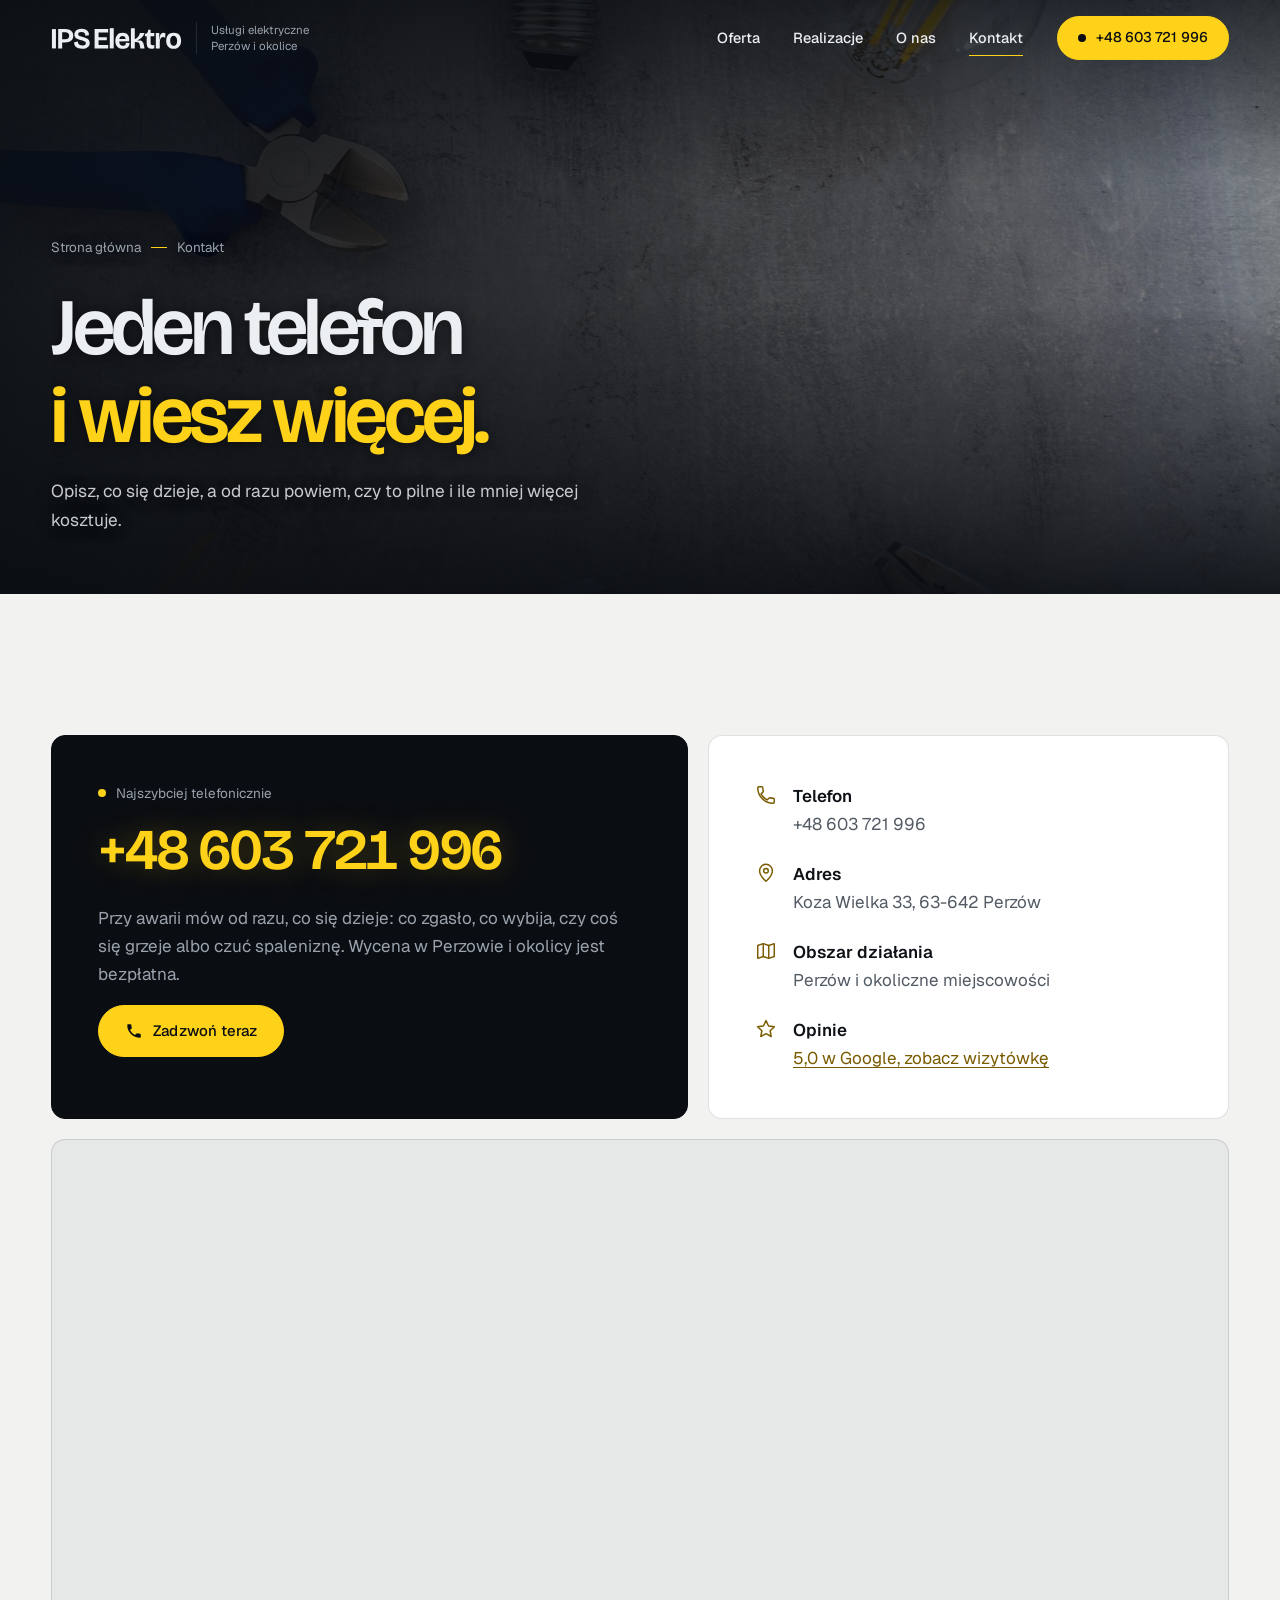
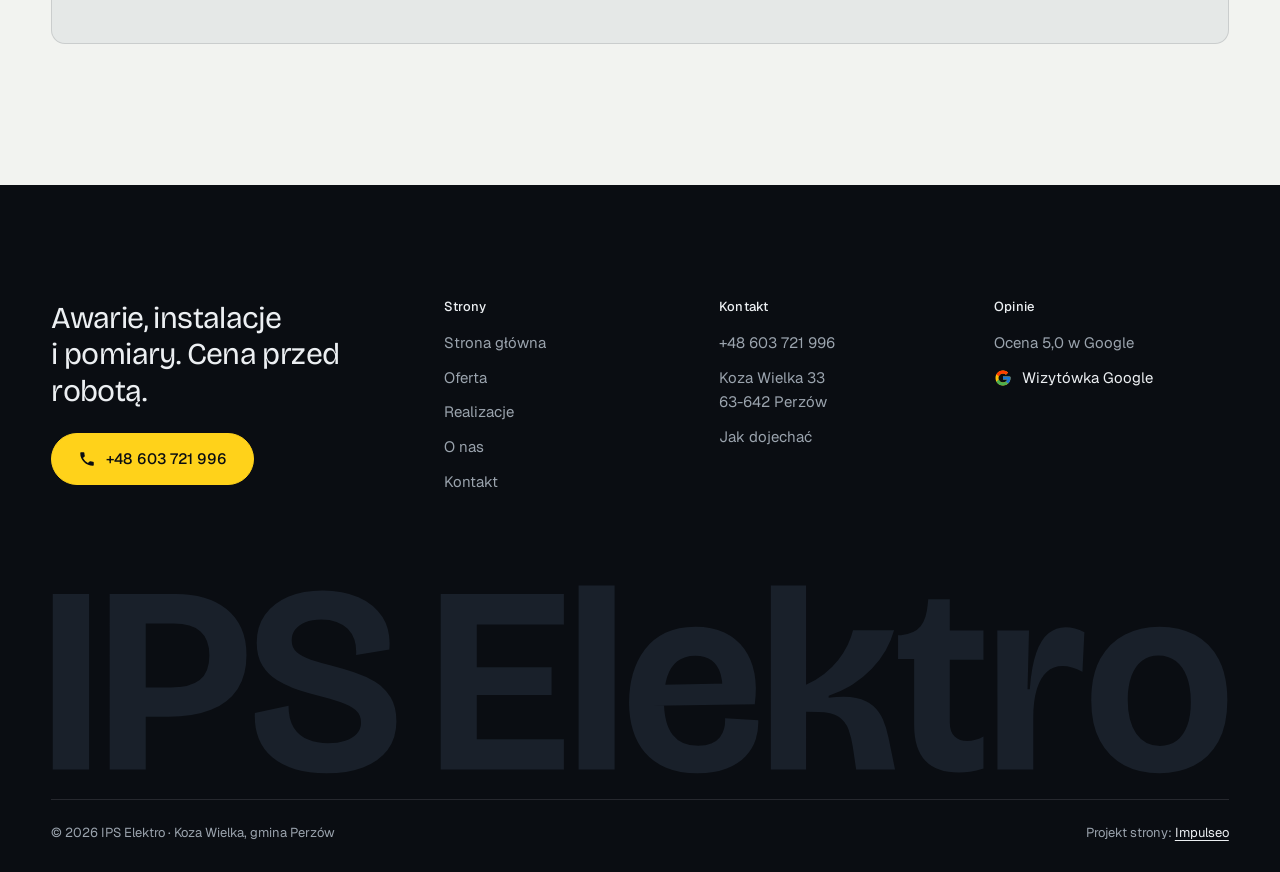
==== commit 5f7d087b: "[claude-edit][cmt:ef70579f-19a2-4ff6-ba20-1e12ec5b0323] nowy projekt jak ElMac: grafit + żółć napięc" ====
--- a/kontakt.html
+++ b/kontakt.html
@@ -3,106 +3,126 @@
 <head>
 <meta charset="UTF-8">
 <meta name="viewport" content="width=device-width, initial-scale=1.0">
-<title>Kontakt - IPS Elektro</title>
-<meta name="description" content="Kontakt IPS Elektro - Koza Wielka 33, 63-642">
-<link rel="canonical" href="https://kris20032.github.io/ips-elektro/kontakt.html">
+<title>Kontakt - IPS Elektro | elektryk Perzów</title>
+<meta name="description" content="Zadzwoń: +48 603 721 996. IPS Elektro, Koza Wielka 33, 63-642 Perzów. Awarie, instalacje i pomiary w Perzowie i okolicy.">
+<link rel="canonical" href="https://impulseo-pl.github.io/ips-elektro/kontakt.html">
 <meta name="robots" content="noindex, nofollow">
+<meta name="theme-color" content="#0A0D12">
 <meta property="og:type" content="website">
 <meta property="og:locale" content="pl_PL">
 <meta property="og:site_name" content="IPS Elektro">
-<meta property="og:title" content="Kontakt - IPS Elektro">
-<meta property="og:description" content="Kontakt IPS Elektro - Koza Wielka 33, 63-642">
-<meta property="og:url" content="https://kris20032.github.io/ips-elektro/kontakt.html">
-<meta property="og:image" content="https://kris20032.github.io/ips-elektro/img/og.jpg">
+<meta property="og:title" content="Kontakt - IPS Elektro | elektryk Perzów">
+<meta property="og:description" content="Zadzwoń: +48 603 721 996. IPS Elektro, Koza Wielka 33, 63-642 Perzów. Awarie, instalacje i pomiary w Perzowie i okolicy.">
+<meta property="og:url" content="https://impulseo-pl.github.io/ips-elektro/kontakt.html">
+<meta property="og:image" content="https://impulseo-pl.github.io/ips-elektro/img/og.jpg">
 <meta property="og:image:width" content="1200">
 <meta property="og:image:height" content="630">
 <meta name="twitter:card" content="summary_large_image">
+<script type="application/ld+json">{"@context": "https://schema.org", "@type": "Electrician", "name": "IPS Elektro", "url": "https://impulseo-pl.github.io/ips-elektro/", "telephone": "+48603721996", "image": "https://impulseo-pl.github.io/ips-elektro/img/og.jpg", "address": {"@type": "PostalAddress", "streetAddress": "Koza Wielka 33", "postalCode": "63-642", "addressLocality": "Perzów", "addressCountry": "PL"}, "areaServed": "Perzów i okolice", "aggregateRating": {"@type": "AggregateRating", "ratingValue": "5.0", "reviewCount": "3"}, "sameAs": ["https://www.google.com/maps?cid=14065225971632695537"]}</script>
+<script>(function(){var d=document.documentElement;d.classList.add('js');try{if(!window.matchMedia('(prefers-reduced-motion: reduce)').matches)d.classList.add('anim');}catch(e){}setTimeout(function(){if(!d.classList.contains('anim-ok'))d.classList.remove('anim');},3500);})();</script>
+<link rel="preload" as="image" href="img/g9.jpg" fetchpriority="high">
 <link rel="preconnect" href="https://fonts.googleapis.com">
 <link rel="preconnect" href="https://fonts.gstatic.com" crossorigin>
-<link href="https://fonts.googleapis.com/css2?family=Sora:wght@600;700;800&family=Manrope:wght@400;500;600&display=swap" rel="stylesheet">
-<link rel="stylesheet" href="assets/styles.css?v=23cb1735">
+<link href="https://fonts.googleapis.com/css2?family=Bricolage+Grotesque:opsz,wght@12..96,400..700&family=Geist:wght@400..600&display=swap" rel="stylesheet">
+<link rel="stylesheet" href="assets/styles.css?v=20261028a">
+<script src="assets/lenis.min.js?v=1.1.20" defer></script>
+<script src="assets/main.js?v=20261028a" defer></script>
 </head>
 <body>
+<a class="skip" href="#tresc">Przejdź do treści</a>
+<header class="site-head">
+<div class="head-in">
+  <a class="brand" href="index.html" aria-label="IPS Elektro - strona główna">
+    <span class="znak"><svg class="wm" viewBox="38 -698 4428 718" role="img" aria-label="IPS Elektro"><path pathLength="1" style="--i:0" d="M44.5 0V-660H181.2V0Z"/><path pathLength="1" style="--i:1" d="M352.8 -198.5V-309.2H489.2Q561 -309.2 597.2 -337.4Q633.5 -365.5 633.5 -429.5Q633.5 -490 600.2 -519.6Q567 -549.2 499.2 -549.2H352.8V-660H509Q565.5 -660 613.6 -646.4Q661.8 -632.8 697.5 -604.2Q733.2 -575.8 753.1 -532.6Q773 -489.5 773 -429.8Q773 -354.2 739 -302.6Q705 -251 639.4 -224.8Q573.8 -198.5 476.8 -198.5ZM258.5 0V-660H394.2V0Z"/><path pathLength="1" style="--i:2" d="M1073.8 13.8Q1007.2 13.8 956 -1.6Q904.8 -17 870 -46.2Q835.2 -75.5 818.6 -117.8Q802 -160 804.5 -213.2L931.2 -240Q931 -188.5 950.8 -157.6Q970.5 -126.8 1004.6 -112.8Q1038.8 -98.8 1079.5 -98.8Q1116.8 -98.8 1144.5 -108.2Q1172.2 -117.8 1188 -135.1Q1203.8 -152.5 1203.8 -176.2Q1203.8 -206 1183.1 -223.9Q1162.5 -241.8 1127.9 -253.4Q1093.2 -265 1051.5 -275.5Q1008.5 -286.8 966.1 -300.6Q923.8 -314.5 888.9 -335.9Q854 -357.2 832.8 -391.5Q811.5 -425.8 811.5 -476.8Q811.5 -538 842.6 -582.1Q873.8 -626.2 929.8 -650Q985.8 -673.8 1059.5 -673.8Q1135.2 -673.8 1193.9 -648.4Q1252.5 -623 1284.4 -573.6Q1316.2 -524.2 1310.2 -451.8L1185.2 -431Q1187.2 -463.2 1179 -487.9Q1170.8 -512.5 1153.8 -529.5Q1136.8 -546.5 1111.8 -555.4Q1086.8 -564.2 1054.5 -564.2Q1018.8 -564.2 994 -554.2Q969.2 -544.2 956.1 -526.6Q943 -509 943 -485.8Q943 -458.2 962.1 -441.4Q981.2 -424.5 1014.9 -413.5Q1048.5 -402.5 1091 -391.8Q1134.2 -380.5 1177.2 -366.6Q1220.2 -352.8 1256.6 -330.2Q1293 -307.8 1314.9 -272Q1336.8 -236.2 1336.8 -181.5Q1336.8 -117.5 1303.5 -74Q1270.2 -30.5 1211.1 -8.4Q1152 13.8 1073.8 13.8Z"/><path pathLength="1" style="--i:3" d="M1503.3 0V-660H1639.1V0ZM1597.6 0V-114.5H1966.6V0ZM1597.6 -281V-385H1920.3V-281ZM1597.6 -545.5V-660H1966.6V-545.5Z"/><path pathLength="1" style="--i:4" d="M2021.8 0V-692.5H2157.3V0Z"/><path pathLength="1" style="--i:5" d="M2469.8 13.8Q2400.1 13.8 2351.2 -6.9Q2302.3 -27.5 2271.3 -64.1Q2240.3 -100.8 2226 -149Q2211.6 -197.2 2211.6 -252.8Q2211.6 -309.8 2226.2 -361.1Q2240.8 -412.5 2271.1 -452.1Q2301.3 -491.8 2348.5 -514.6Q2395.6 -537.5 2460.6 -537.5Q2523.6 -537.5 2569.7 -515.8Q2615.8 -494 2644.5 -454.6Q2673.1 -415.2 2683.1 -362.2Q2693.1 -309.2 2684.3 -246.2L2295.8 -240V-318.2L2581.8 -323.5L2561.3 -278.2Q2565.8 -325.5 2556.1 -359Q2546.3 -392.5 2523 -410.5Q2499.6 -428.5 2460.6 -428.5Q2419.1 -428.5 2392.8 -407.4Q2366.6 -386.2 2354.7 -348.1Q2342.8 -310 2342.8 -259Q2342.8 -173.2 2375.2 -131.4Q2407.6 -89.5 2471.6 -89.5Q2501.3 -89.5 2521.1 -97.9Q2540.8 -106.2 2552.7 -120.9Q2564.6 -135.5 2569.2 -154.2Q2573.8 -173 2572.6 -193.5L2697.3 -186Q2699.3 -149.5 2688.1 -114.1Q2676.8 -78.8 2650 -50Q2623.1 -21.2 2578.6 -3.8Q2534.1 13.8 2469.8 13.8Z"/><path pathLength="1" style="--i:6" d="M2744.8 0V-692.5H2877.3V-319.5Q2915.3 -335.8 2945.3 -359.5Q2975.3 -383.2 2997.6 -411.4Q3019.8 -439.5 3033.7 -468.5Q3047.6 -497.5 3053.8 -524H3208.1Q3198.1 -486.2 3177 -449.2Q3155.8 -412.2 3124.3 -379.2Q3092.8 -346.2 3052 -320.1Q3011.1 -294 2962.3 -278V-270Q3025.1 -278.2 3065.6 -269.5Q3106.1 -260.8 3130 -239.5Q3153.8 -218.2 3166.8 -187.5Q3179.8 -156.8 3187.3 -120.2L3211.8 0H3065.6L3053.1 -85Q3047.3 -122 3036.6 -151.6Q3025.8 -181.2 3000.1 -199Q2974.3 -216.8 2923.3 -217L2877.3 -217.2V0Z"/><path pathLength="1" style="--i:7" d="M3452.3 11Q3368.1 11 3325.8 -33.4Q3283.6 -77.8 3283.6 -168.8V-416H3223.1V-505.2H3234.8Q3286.3 -511.2 3308.2 -538.8Q3330.1 -566.2 3334.8 -621.5L3336.6 -640.8H3417.6V-523.5H3544.3V-413H3417.6V-180Q3417.6 -141.5 3436 -124.5Q3454.3 -107.5 3483.1 -107.5Q3498.3 -107.5 3514.7 -112Q3531.1 -116.5 3544.3 -125V-3.8Q3516.8 4.8 3494.2 7.9Q3471.6 11 3452.3 11Z"/><path pathLength="1" style="--i:8" d="M3596.8 0V-271.2L3596.3 -523.5H3715.6L3710.1 -302.2H3718.6Q3724.6 -387.5 3742.7 -438.6Q3760.8 -489.8 3789.1 -512.5Q3817.3 -535.2 3853.1 -535.2Q3869.8 -535.2 3888 -530.9Q3906.1 -526.5 3923.8 -517L3916.6 -368.2Q3896.8 -379.2 3877.8 -384.4Q3858.8 -389.5 3841.8 -389.5Q3806.8 -389.5 3782.2 -367Q3757.6 -344.5 3744.6 -301Q3731.6 -257.5 3731.6 -195.2V0Z"/><path pathLength="1" style="--i:9" d="M4205.4 13.8Q4131.4 13.8 4073.4 -16.6Q4015.3 -47 3982.5 -108.1Q3949.6 -169.2 3949.6 -261.2Q3949.6 -355.8 3983.5 -416.8Q4017.3 -477.8 4075.4 -507.6Q4133.4 -537.5 4206.1 -537.5Q4281.4 -537.5 4338.9 -506.9Q4396.4 -476.2 4428.9 -415Q4461.4 -353.8 4461.4 -261Q4461.4 -166.2 4427.7 -105.4Q4394.1 -44.5 4336.1 -15.4Q4278.1 13.8 4205.4 13.8ZM4208.1 -89Q4245.1 -89 4270.9 -108.2Q4296.6 -127.5 4310.4 -164.6Q4324.1 -201.8 4324.1 -253.8Q4324.1 -309.5 4309.5 -348.4Q4294.9 -387.2 4267.7 -408.4Q4240.6 -429.5 4202.6 -429.5Q4166.4 -429.5 4140.5 -409.8Q4114.6 -390 4100.7 -352.5Q4086.8 -315 4086.8 -262.8Q4086.8 -181 4119 -135Q4151.1 -89 4208.1 -89Z"/></svg></span>
+    <span class="brand-sub">Usługi elektryczne<br>Perzów i okolice</span>
+  </a>
+  <nav class="nav-links" aria-label="Menu główne">
+    <a class="nl" href="oferta.html">Oferta</a><a class="nl" href="realizacje.html">Realizacje</a><a class="nl" href="o-nas.html">O&nbsp;nas</a><a class="nl" href="kontakt.html" aria-current="page">Kontakt</a>
+    <a class="btn btn-volt nav-cta" href="tel:+48603721996"><span class="live" aria-hidden="true"></span>+48 603 721 996</a>
+  </nav>
+  <button class="burger" type="button" aria-label="Otwórz menu" aria-expanded="false" aria-controls="mnav"><span></span><span></span></button>
+</div>
+</header>
+<div class="mnav" id="mnav">
+  <div class="mnav-in">
+    <a class="ml" href="index.html">Strona główna</a><a class="ml" href="oferta.html">Oferta</a><a class="ml" href="realizacje.html">Realizacje</a><a class="ml" href="o-nas.html">O&nbsp;nas</a><a class="ml" href="kontakt.html" aria-current="page">Kontakt</a>
+    <div class="mnav-foot">
+      <span>Awarie, instalacje i&nbsp;pomiary. Perzów i&nbsp;okolice.</span>
+      <a class="btn btn-volt" href="tel:+48603721996"><svg class="ico" width="16" height="16" viewBox="0 0 24 24" fill="none" aria-hidden="true"><path d="M6.6 10.8a15.5 15.5 0 0 0 6.6 6.6l2.2-2.2a1 1 0 0 1 1-.24 11.4 11.4 0 0 0 3.6.58 1 1 0 0 1 1 1V20a1 1 0 0 1-1 1A17 17 0 0 1 3 4a1 1 0 0 1 1-1h3.5a1 1 0 0 1 1 1c0 1.25.2 2.46.58 3.6a1 1 0 0 1-.25 1l-2.23 2.2Z" fill="currentColor"/></svg>+48 603 721 996</a>
+    </div>
+  </div>
+</div>
+<main id="tresc">
 
-<header class="nav">
-  <div class="wrap nav-inner">
-    <a class="brand" href="index.html"><span class="name">IPS Elektro</span><span class="sub">Perzów</span></a>
-    <nav class="nav-links">
-      <a href="oferta.html">Oferta</a>
-      <a href="realizacje.html">Realizacje</a>
-      <a href="o-nas.html">O nas</a>
-      <a href="kontakt.html" class="active" aria-current="page">Kontakt</a>
-      <a href="tel:+48603721996" class="btn btn-accent">Zadzwoń +48 603 721 996</a>
-    </nav>
-    <button class="nav-toggle" aria-label="Menu"><span></span><span></span><span></span></button>
-  </div>
-</header>
-
-<main>
 <section class="pagehead">
-  <img src="img/g1.jpg" alt="IPS Elektro - Zapytaj o wycenę" width="1600" height="2133" decoding="async">
-  <div class="wrap">
-    <span class="eyebrow">Kontakt</span>
-    <h1>Zapytaj o wycenę</h1>
-    <p>Odpowiemy na pytania i przygotujemy wycenę.</p>
+  <div class="pagehead-media"><img src="img/g9.jpg" alt="Szczypce i żarówki na betonowym blacie" width="1880" height="1253" decoding="async" fetchpriority="high"></div>
+  <div class="ph-in">
+    <p class="crumb up" style="--d:0"><a href="index.html">Strona główna</a><span class="sl" aria-hidden="true"></span>Kontakt</p>
+    <h1><span class="ln"><span class="ln-i" style="--k:0">Jeden telefon</span></span><span class="ln"><span class="ln-i" style="--k:1"><em>i&nbsp;wiesz więcej.</em></span></span></h1>
+    <p class="ph-lead up" style="--d:300">Opisz, co się dzieje, a&nbsp;od razu powiem, czy to pilne i&nbsp;ile mniej więcej kosztuje.</p>
   </div>
 </section>
-<section>
-  <div class="wrap contact-grid">
-    <div class="reveal">
-      <span class="eyebrow">Dane kontaktowe</span>
-      <h2 style="margin:var(--space-4) 0 var(--space-6)">IPS Elektro</h2>
-      <div class="info-list">
-        <div class="info-row"><div class="ic"><svg class="ico-tel" width="16" height="16" viewBox="0 0 24 24" fill="none" aria-hidden="true"><path d="M6.6 10.8a15.5 15.5 0 0 0 6.6 6.6l2.2-2.2a1 1 0 0 1 1-.24 11.4 11.4 0 0 0 3.6.58 1 1 0 0 1 1 1V20a1 1 0 0 1-1 1A17 17 0 0 1 3 4a1 1 0 0 1 1-1h3.5a1 1 0 0 1 1 1c0 1.25.2 2.46.58 3.6a1 1 0 0 1-.25 1l-2.23 2.2Z" fill="currentColor"/></svg></div><div><div class="lbl">Telefon</div><a class="val" href="tel:+48603721996">+48 603 721 996</a></div></div>
-        <div class="info-row"><div class="ic"><svg class="ico-pin" width="16" height="16" viewBox="0 0 24 24" fill="none" aria-hidden="true"><path d="M12 21s7-6.1 7-11.5A7 7 0 0 0 5 9.5C5 14.9 12 21 12 21Z" stroke="currentColor" stroke-width="1.6" fill="none"/><circle cx="12" cy="9.5" r="2.4" fill="currentColor"/></svg></div><div><div class="lbl">Adres</div><div class="val">Koza Wielka 33, 63-642</div></div></div>
+<section class="sec">
+  <div class="wrap">
+    <div class="k-grid">
+      <div class="k-card dark rv">
+        <span class="lbl"><span class="live" aria-hidden="true"></span>Najszybciej telefonicznie</span>
+        <a class="k-phone" href="tel:+48603721996">+48 603 721 996</a>
+        <p>Przy awarii mów od razu, co się dzieje: co zgasło, co wybija, czy coś się grzeje albo czuć spaleniznę. Wycena w&nbsp;Perzowie i&nbsp;okolicy jest bezpłatna.</p>
+        <a class="btn btn-volt" href="tel:+48603721996"><svg class="ico" width="16" height="16" viewBox="0 0 24 24" fill="none" aria-hidden="true"><path d="M6.6 10.8a15.5 15.5 0 0 0 6.6 6.6l2.2-2.2a1 1 0 0 1 1-.24 11.4 11.4 0 0 0 3.6.58 1 1 0 0 1 1 1V20a1 1 0 0 1-1 1A17 17 0 0 1 3 4a1 1 0 0 1 1-1h3.5a1 1 0 0 1 1 1c0 1.25.2 2.46.58 3.6a1 1 0 0 1-.25 1l-2.23 2.2Z" fill="currentColor"/></svg>Zadzwoń teraz</a>
+      </div>
+      <div class="k-card rv" style="--d:120">
+        <ul class="k-list">
+          <li><svg class="ico" width="24" height="24" viewBox="0 0 24 24" fill="none" stroke="currentColor" stroke-width="1.6" stroke-linecap="round" stroke-linejoin="round" aria-hidden="true"><path d="M6.6 10.8a15.5 15.5 0 0 0 6.6 6.6l2.2-2.2a1 1 0 0 1 1-.24 11.4 11.4 0 0 0 3.6.58 1 1 0 0 1 1 1V20a1 1 0 0 1-1 1A17 17 0 0 1 3 4a1 1 0 0 1 1-1h3.5a1 1 0 0 1 1 1c0 1.25.2 2.46.58 3.6a1 1 0 0 1-.25 1l-2.23 2.2Z"/></svg><div><b>Telefon</b><a href="tel:+48603721996">+48 603 721 996</a></div></li>
+          <li><svg class="ico" width="24" height="24" viewBox="0 0 24 24" fill="none" stroke="currentColor" stroke-width="1.6" stroke-linecap="round" stroke-linejoin="round" aria-hidden="true"><path d="M12 21s-7-6.2-7-11.5A7 7 0 0 1 19 9.5C19 14.8 12 21 12 21z"/><circle cx="12" cy="9.5" r="2.5"/></svg><div><b>Adres</b><span>Koza Wielka 33, 63-642 Perzów</span></div></li>
+          <li><svg class="ico" width="24" height="24" viewBox="0 0 24 24" fill="none" stroke="currentColor" stroke-width="1.6" stroke-linecap="round" stroke-linejoin="round" aria-hidden="true"><path d="M9 4 3 6v14l6-2 6 2 6-2V4l-6 2-6-2z"/><path d="M9 4v14M15 6v14"/></svg><div><b>Obszar działania</b><span>Perzów i&nbsp;okoliczne miejscowości</span></div></li>
+          <li><svg class="ico" width="24" height="24" viewBox="0 0 24 24" fill="none" stroke="currentColor" stroke-width="1.6" stroke-linecap="round" stroke-linejoin="round" aria-hidden="true"><path d="M12 2.8l2.8 5.9 6.4.8-4.7 4.4 1.2 6.3L12 17.1l-5.7 3.1 1.2-6.3L2.8 9.5l6.4-.8z"/></svg><div><b>Opinie</b><a class="u" href="https://www.google.com/maps?cid=14065225971632695537" target="_blank" rel="noopener">5,0 w&nbsp;Google, zobacz wizytówkę</a></div></li>
+        </ul>
       </div>
     </div>
-    <div class="reveal">
-      <div class="form">
-        <h3 style="margin-bottom:var(--space-4)">Najszybciej telefonicznie</h3>
-        <p class="muted" style="margin-bottom:var(--space-5)">Zadzwoń, opisz pomysł, a my powiemy, co i jak. Bez zobowiązań.</p>
-        <a href="tel:+48603721996" class="btn btn-accent" style="justify-content:center">Zadzwoń: +48 603 721 996 <span class="arr">→</span></a>
-      </div>
+    <div class="map map-lg rv">
+      <iframe title="Mapa dojazdu - IPS Elektro, Koza Wielka 33, Perzów" src="https://maps.google.com/maps?q=IPS%20Elektro%20Perz%C3%B3w&amp;z=12&amp;output=embed" loading="lazy" referrerpolicy="no-referrer-when-downgrade"></iframe>
     </div>
   </div>
 </section>
-<section style="padding-top:0">
-  <div class="wrap reveal">
-    <iframe class="map" title="IPS Elektro - Perzów" src="https://maps.google.com/maps?q=IPS%20Elektro%20Perz%C3%B3w&z=15&output=embed" loading="lazy" referrerpolicy="no-referrer-when-downgrade"></iframe>
-  </div>
-</section>
 </main>
-
-<footer>
+<footer class="site-foot">
   <div class="wrap">
-    <div class="foot-grid">
-      <div class="foot-brand">
-        <div class="name">IPS Elektro</div>
-        <p>Awarie, remonty instalacji, nowe domy - od 4 lat w Perzowie. Cenę znasz przed robotą, nie po.</p>
+    <div class="foot-top">
+      <div>
+        <p class="foot-claim">Awarie, instalacje i&nbsp;pomiary. Cena przed robotą.</p>
+        <a class="btn btn-volt" href="tel:+48603721996"><svg class="ico" width="16" height="16" viewBox="0 0 24 24" fill="none" aria-hidden="true"><path d="M6.6 10.8a15.5 15.5 0 0 0 6.6 6.6l2.2-2.2a1 1 0 0 1 1-.24 11.4 11.4 0 0 0 3.6.58 1 1 0 0 1 1 1V20a1 1 0 0 1-1 1A17 17 0 0 1 3 4a1 1 0 0 1 1-1h3.5a1 1 0 0 1 1 1c0 1.25.2 2.46.58 3.6a1 1 0 0 1-.25 1l-2.23 2.2Z" fill="currentColor"/></svg>+48 603 721 996</a>
       </div>
-      <div class="foot-col">
-        <h4>Nawigacja</h4>
-        <a href="oferta.html">Oferta</a>
-        <a href="realizacje.html">Realizacje</a>
-        <a href="o-nas.html">O nas</a>
-        <a href="kontakt.html">Kontakt</a>
+      <div>
+        <h4>Strony</h4>
+        <ul><li><a href="index.html">Strona główna</a></li><li><a href="oferta.html">Oferta</a></li><li><a href="realizacje.html">Realizacje</a></li><li><a href="o-nas.html">O&nbsp;nas</a></li><li><a href="kontakt.html">Kontakt</a></li></ul>
       </div>
-      <div class="foot-col">
+      <div>
         <h4>Kontakt</h4>
-        <a href="tel:+48603721996">+48 603 721 996</a>
-        <p>Koza Wielka 33, 63-642</p>
-        <a href="https://www.google.com/maps?cid=14065225971632695537" target="_blank" rel="noopener">Jak dojechać →</a>
+        <ul>
+          <li><a href="tel:+48603721996">+48 603 721 996</a></li>
+          <li>Koza Wielka 33<br>63-642 Perzów</li>
+          <li><a href="https://www.google.com/maps?cid=14065225971632695537" target="_blank" rel="noopener">Jak dojechać</a></li>
+        </ul>
+      </div>
+      <div>
+        <h4>Opinie</h4>
+        <ul>
+          <li>Ocena 5,0 w&nbsp;Google</li>
+          <li><a class="soc" href="https://www.google.com/maps?cid=14065225971632695537" target="_blank" rel="noopener" aria-label="Wizytówka IPS Elektro w Google"><svg class="g-logo" viewBox="0 0 48 48" aria-hidden="true"><path fill="#FFC107" d="M43.6 20.5H42V20H24v8h11.3C33.7 32.7 29.2 36 24 36c-6.6 0-12-5.4-12-12s5.4-12 12-12c3.1 0 5.8 1.2 7.9 3.1l5.7-5.7C34 6.1 29.3 4 24 4 12.9 4 4 12.9 4 24s8.9 20 20 20 20-8.9 20-20c0-1.3-.1-2.4-.4-3.5z"/><path fill="#FF3D00" d="m6.3 14.7 6.6 4.8C14.7 15.1 19 12 24 12c3.1 0 5.8 1.2 7.9 3.1l5.7-5.7C34 6.1 29.3 4 24 4 16.3 4 9.7 8.3 6.3 14.7z"/><path fill="#4CAF50" d="M24 44c5.2 0 9.9-2 13.4-5.2l-6.2-5.2A11.9 11.9 0 0 1 24 36c-5.2 0-9.6-3.3-11.3-7.9l-6.5 5C9.5 39.6 16.2 44 24 44z"/><path fill="#1976D2" d="M43.6 20.5H42V20H24v8h11.3a12 12 0 0 1-4.1 5.6l6.2 5.2C37 39.2 44 34 44 24c0-1.3-.1-2.4-.4-3.5z"/></svg>Wizytówka Google</a></li>
+        </ul>
       </div>
     </div>
-    <div class="foot-bot">
-      <span>© 2026 IPS Elektro</span>
+    <div class="foot-mark" aria-hidden="true"><svg class="wm-foot" viewBox="38 -698 4428 718" aria-hidden="true" focusable="false"><path pathLength="1" style="--i:0" d="M44.5 0V-660H181.2V0Z"/><path pathLength="1" style="--i:1" d="M352.8 -198.5V-309.2H489.2Q561 -309.2 597.2 -337.4Q633.5 -365.5 633.5 -429.5Q633.5 -490 600.2 -519.6Q567 -549.2 499.2 -549.2H352.8V-660H509Q565.5 -660 613.6 -646.4Q661.8 -632.8 697.5 -604.2Q733.2 -575.8 753.1 -532.6Q773 -489.5 773 -429.8Q773 -354.2 739 -302.6Q705 -251 639.4 -224.8Q573.8 -198.5 476.8 -198.5ZM258.5 0V-660H394.2V0Z"/><path pathLength="1" style="--i:2" d="M1073.8 13.8Q1007.2 13.8 956 -1.6Q904.8 -17 870 -46.2Q835.2 -75.5 818.6 -117.8Q802 -160 804.5 -213.2L931.2 -240Q931 -188.5 950.8 -157.6Q970.5 -126.8 1004.6 -112.8Q1038.8 -98.8 1079.5 -98.8Q1116.8 -98.8 1144.5 -108.2Q1172.2 -117.8 1188 -135.1Q1203.8 -152.5 1203.8 -176.2Q1203.8 -206 1183.1 -223.9Q1162.5 -241.8 1127.9 -253.4Q1093.2 -265 1051.5 -275.5Q1008.5 -286.8 966.1 -300.6Q923.8 -314.5 888.9 -335.9Q854 -357.2 832.8 -391.5Q811.5 -425.8 811.5 -476.8Q811.5 -538 842.6 -582.1Q873.8 -626.2 929.8 -650Q985.8 -673.8 1059.5 -673.8Q1135.2 -673.8 1193.9 -648.4Q1252.5 -623 1284.4 -573.6Q1316.2 -524.2 1310.2 -451.8L1185.2 -431Q1187.2 -463.2 1179 -487.9Q1170.8 -512.5 1153.8 -529.5Q1136.8 -546.5 1111.8 -555.4Q1086.8 -564.2 1054.5 -564.2Q1018.8 -564.2 994 -554.2Q969.2 -544.2 956.1 -526.6Q943 -509 943 -485.8Q943 -458.2 962.1 -441.4Q981.2 -424.5 1014.9 -413.5Q1048.5 -402.5 1091 -391.8Q1134.2 -380.5 1177.2 -366.6Q1220.2 -352.8 1256.6 -330.2Q1293 -307.8 1314.9 -272Q1336.8 -236.2 1336.8 -181.5Q1336.8 -117.5 1303.5 -74Q1270.2 -30.5 1211.1 -8.4Q1152 13.8 1073.8 13.8Z"/><path pathLength="1" style="--i:3" d="M1503.3 0V-660H1639.1V0ZM1597.6 0V-114.5H1966.6V0ZM1597.6 -281V-385H1920.3V-281ZM1597.6 -545.5V-660H1966.6V-545.5Z"/><path pathLength="1" style="--i:4" d="M2021.8 0V-692.5H2157.3V0Z"/><path pathLength="1" style="--i:5" d="M2469.8 13.8Q2400.1 13.8 2351.2 -6.9Q2302.3 -27.5 2271.3 -64.1Q2240.3 -100.8 2226 -149Q2211.6 -197.2 2211.6 -252.8Q2211.6 -309.8 2226.2 -361.1Q2240.8 -412.5 2271.1 -452.1Q2301.3 -491.8 2348.5 -514.6Q2395.6 -537.5 2460.6 -537.5Q2523.6 -537.5 2569.7 -515.8Q2615.8 -494 2644.5 -454.6Q2673.1 -415.2 2683.1 -362.2Q2693.1 -309.2 2684.3 -246.2L2295.8 -240V-318.2L2581.8 -323.5L2561.3 -278.2Q2565.8 -325.5 2556.1 -359Q2546.3 -392.5 2523 -410.5Q2499.6 -428.5 2460.6 -428.5Q2419.1 -428.5 2392.8 -407.4Q2366.6 -386.2 2354.7 -348.1Q2342.8 -310 2342.8 -259Q2342.8 -173.2 2375.2 -131.4Q2407.6 -89.5 2471.6 -89.5Q2501.3 -89.5 2521.1 -97.9Q2540.8 -106.2 2552.7 -120.9Q2564.6 -135.5 2569.2 -154.2Q2573.8 -173 2572.6 -193.5L2697.3 -186Q2699.3 -149.5 2688.1 -114.1Q2676.8 -78.8 2650 -50Q2623.1 -21.2 2578.6 -3.8Q2534.1 13.8 2469.8 13.8Z"/><path pathLength="1" style="--i:6" d="M2744.8 0V-692.5H2877.3V-319.5Q2915.3 -335.8 2945.3 -359.5Q2975.3 -383.2 2997.6 -411.4Q3019.8 -439.5 3033.7 -468.5Q3047.6 -497.5 3053.8 -524H3208.1Q3198.1 -486.2 3177 -449.2Q3155.8 -412.2 3124.3 -379.2Q3092.8 -346.2 3052 -320.1Q3011.1 -294 2962.3 -278V-270Q3025.1 -278.2 3065.6 -269.5Q3106.1 -260.8 3130 -239.5Q3153.8 -218.2 3166.8 -187.5Q3179.8 -156.8 3187.3 -120.2L3211.8 0H3065.6L3053.1 -85Q3047.3 -122 3036.6 -151.6Q3025.8 -181.2 3000.1 -199Q2974.3 -216.8 2923.3 -217L2877.3 -217.2V0Z"/><path pathLength="1" style="--i:7" d="M3452.3 11Q3368.1 11 3325.8 -33.4Q3283.6 -77.8 3283.6 -168.8V-416H3223.1V-505.2H3234.8Q3286.3 -511.2 3308.2 -538.8Q3330.1 -566.2 3334.8 -621.5L3336.6 -640.8H3417.6V-523.5H3544.3V-413H3417.6V-180Q3417.6 -141.5 3436 -124.5Q3454.3 -107.5 3483.1 -107.5Q3498.3 -107.5 3514.7 -112Q3531.1 -116.5 3544.3 -125V-3.8Q3516.8 4.8 3494.2 7.9Q3471.6 11 3452.3 11Z"/><path pathLength="1" style="--i:8" d="M3596.8 0V-271.2L3596.3 -523.5H3715.6L3710.1 -302.2H3718.6Q3724.6 -387.5 3742.7 -438.6Q3760.8 -489.8 3789.1 -512.5Q3817.3 -535.2 3853.1 -535.2Q3869.8 -535.2 3888 -530.9Q3906.1 -526.5 3923.8 -517L3916.6 -368.2Q3896.8 -379.2 3877.8 -384.4Q3858.8 -389.5 3841.8 -389.5Q3806.8 -389.5 3782.2 -367Q3757.6 -344.5 3744.6 -301Q3731.6 -257.5 3731.6 -195.2V0Z"/><path pathLength="1" style="--i:9" d="M4205.4 13.8Q4131.4 13.8 4073.4 -16.6Q4015.3 -47 3982.5 -108.1Q3949.6 -169.2 3949.6 -261.2Q3949.6 -355.8 3983.5 -416.8Q4017.3 -477.8 4075.4 -507.6Q4133.4 -537.5 4206.1 -537.5Q4281.4 -537.5 4338.9 -506.9Q4396.4 -476.2 4428.9 -415Q4461.4 -353.8 4461.4 -261Q4461.4 -166.2 4427.7 -105.4Q4394.1 -44.5 4336.1 -15.4Q4278.1 13.8 4205.4 13.8ZM4208.1 -89Q4245.1 -89 4270.9 -108.2Q4296.6 -127.5 4310.4 -164.6Q4324.1 -201.8 4324.1 -253.8Q4324.1 -309.5 4309.5 -348.4Q4294.9 -387.2 4267.7 -408.4Q4240.6 -429.5 4202.6 -429.5Q4166.4 -429.5 4140.5 -409.8Q4114.6 -390 4100.7 -352.5Q4086.8 -315 4086.8 -262.8Q4086.8 -181 4119 -135Q4151.1 -89 4208.1 -89Z"/></svg></div>
+    <div class="foot-bottom">
+      <span>© 2026 IPS Elektro · Koza Wielka, gmina Perzów</span>
       <span>Projekt strony: <a class="foot-credit" href="https://impulseo.pl" target="_blank" rel="noopener">Impulseo</a></span>
     </div>
   </div>
 </footer>
-<div class="sticky-call"><a class="sc-call" href="tel:+48603721996"><svg class="ico-tel" width="16" height="16" viewBox="0 0 24 24" fill="none" aria-hidden="true"><path d="M6.6 10.8a15.5 15.5 0 0 0 6.6 6.6l2.2-2.2a1 1 0 0 1 1-.24 11.4 11.4 0 0 0 3.6.58 1 1 0 0 1 1 1V20a1 1 0 0 1-1 1A17 17 0 0 1 3 4a1 1 0 0 1 1-1h3.5a1 1 0 0 1 1 1c0 1.25.2 2.46.58 3.6a1 1 0 0 1-.25 1l-2.23 2.2Z" fill="currentColor"/></svg> Zadzwoń</a><a class="sc-quote" href="kontakt.html">Bezpłatna wycena</a></div>
-<div class="demo-wazne" data-do="2026-08-25" data-cykl="3" hidden><svg class="dw-ico" width="13" height="13" viewBox="0 0 24 24" fill="none" aria-hidden="true"><circle cx="12" cy="12" r="8.6" stroke="currentColor" stroke-width="1.8"/><path d="M12 7.2V12l3.3 2" stroke="currentColor" stroke-width="1.8" stroke-linecap="round"/></svg><span class="dw-txt"></span></div>
-
-<script src="assets/main.js"></script>
+<div class="sticky-call">
+  <a class="btn btn-volt" href="tel:+48603721996"><svg class="ico" width="16" height="16" viewBox="0 0 24 24" fill="none" aria-hidden="true"><path d="M6.6 10.8a15.5 15.5 0 0 0 6.6 6.6l2.2-2.2a1 1 0 0 1 1-.24 11.4 11.4 0 0 0 3.6.58 1 1 0 0 1 1 1V20a1 1 0 0 1-1 1A17 17 0 0 1 3 4a1 1 0 0 1 1-1h3.5a1 1 0 0 1 1 1c0 1.25.2 2.46.58 3.6a1 1 0 0 1-.25 1l-2.23 2.2Z" fill="currentColor"/></svg>Zadzwoń</a>
+  <a class="btn btn-ghost" href="kontakt.html">Kontakt i&nbsp;dojazd</a>
+</div>
 </body>
 </html>
--- a/assets/styles.css
+++ b/assets/styles.css
@@ -1,1848 +1,639 @@
-/* ============================================================
-   STOLBASZ — premium, architektoniczny B2B fit-out
-   Jasna paleta, zero brązu. System wg premium-web-craft.
-   Projekt strony: Impulseo (impulseo.pl)
-   ============================================================ */
-
+/* IPS Elektro - usługi elektryczne, Perzów. Projekt strony: Impulseo, 10.2026.
+   Paleta: grafit + żółć ostrzegawcza (napięcie) + błękit iskry. Krój: Bricolage Grotesque + Geist. */
 :root{
-  /* PALETA — jasna, architektoniczna, chłodna */
-  --paper:#f5f7fa;          /* główne tło */
-  --paper-2:#e7edf3;        /* sekcje alternatywne (chłodny jasny szary) */
-  --paper-3:#e7edf3;        /* delikatne wypełnienia */
-  --ink:#142231;            /* tekst główny — chłodny grafit */
-  --ink-soft:#2c3e52;       /* nagłówki drugorzędne */
-  --muted:#697785;          /* tekst poboczny */
-  --line:rgba(20,34,49,.12);/* hairline */
-  --accent:#e8a00c;         /* stonowany petrol-slate — jedyny akcent */
-  --accent-d:#c47f06;
-  --accent-soft:rgba(232,160,12,.10);
-  --dark:#142231;           /* sekcje ciemne (stopka/CTA) */
-
-  /* HOVER ZDJĘĆ — JEDEN standard dla całego silnika (decyzja K. 04.08.2026, artefakt z wariantami).
-     AKTUALNE (K.+Szymon 09.08.2026, wybór z artefaktu 6 wariantów): zoom 1.05 przy 1.4s -
-     przy tak długim czasie mocniejszy kadr NIE skacze, tylko „oddycha". Poprzedni standard
-     (1.02 / .55s z 04.08) odbierany jako dynamiczny i szybki.
-     Spoczynek lekko przygaszony, ale TYLKO tam, gdzie jest mysz (@media hover:hover) —
-     na telefonie zdjęcia zostają w pełnej jasności. */
-  --img-zoom:1.05;                   /* K.+Szymon 09.08: wariant F z artefaktu porównawczego */
-  --img-rest:brightness(.95) saturate(.99);
-  --img-hot:brightness(1.06) saturate(1.05);
-  --img-dur:1.4s;                    /* K.+Szymon 09.08 (wariant F): powoli = elegancko */
-  --img-ease:cubic-bezier(.16,.84,.44,1);  /* miękki ogon, efekt „oddychania" */
-
-  /* ODSTĘPY — skala 4/8 */
-  --space-1:4px; --space-2:8px; --space-3:12px; --space-4:16px; --space-5:24px;
-  --space-6:32px; --space-7:48px; --space-8:64px; --space-9:96px; --space-10:128px;
-
-  /* TYPOGRAFIA — fluid clamp() (skala podbita 16.07.2026: większe, czytelniejsze litery — uwaga Adama) */
-  --text-sm:clamp(.9rem,.87rem + .12vw,1rem);
-  --text-base:clamp(1.08rem,1.04rem + .18vw,1.2rem);
-  --text-lg:clamp(1.24rem,1.15rem + .34vw,1.44rem);
-  --text-h3:clamp(1.34rem,1.22rem + .55vw,1.66rem);
-  --text-h2:clamp(2.1rem,1.66rem + 2.1vw,3.1rem);
-  --text-h1:clamp(2.9rem,2.1rem + 4vw,5.1rem);
-
-  /* PROMIENIE — architektoniczne, raczej ostre */
-  --r-sm:3px; --r-md:6px; --r-lg:10px;
-
-  /* RUCH */
-  --ease:cubic-bezier(.25,.46,.45,.94); --dur:.24s;
-
-  /* CIENIE — miękkie, warstwowe */
-  --sh-sm:0 1px 2px rgba(16,24,32,.04), 0 2px 8px rgba(16,24,32,.05);
-  --sh-md:0 2px 6px rgba(16,24,32,.05), 0 12px 28px -8px rgba(16,24,32,.12);
-  --sh-lg:0 6px 14px rgba(16,24,32,.07), 0 26px 56px -18px rgba(16,24,32,.22);
-
-  --hairline:1px solid var(--line);
-
-  --font-display:'Sora','Manrope',sans-serif;
-  --font-body:'Manrope',sans-serif;
-}
-
-*{box-sizing:border-box;margin:0;padding:0}
-html{scroll-behavior:smooth}
-body{
-  font-family:var(--font-body);
-  font-size:var(--text-base);
-  line-height:1.65;
-  color:var(--ink);
-  background:var(--paper);
-  -webkit-font-smoothing:antialiased;
-  text-rendering:optimizeLegibility;
-}
-img{max-width:100%;height:auto;display:block}  /* height:auto = width/height z atrybutów trzyma proporcje (TOP#12) */
+  --ink:#0A0D12;--ink-2:#10141B;--ink-3:#19202A;--ink-line:rgba(236,239,242,.12);
+  --paper:#F2F3F0;--paper-2:#E5E8E7;--line:rgba(10,13,18,.12);
+  --text:#0E1217;--muted:#525A64;
+  --on-dark:#ECEFF2;--on-dark-2:#9AA3AD;
+  --accent:#FFD21A;--accent-d:#7A5B00;--accent-soft:rgba(255,210,26,.2);
+  --spark:#5CC8FF;
+  --paper-3:#FFFFFF;
+  --f-display:"Bricolage Grotesque","Geist",system-ui,sans-serif;
+  --f-body:"Geist",system-ui,-apple-system,"Segoe UI",sans-serif;
+  --expo:cubic-bezier(.16,1,.3,1);--ease:cubic-bezier(.16,.84,.44,1);--in:cubic-bezier(.7,0,.84,0);
+  --wrap:min(1320px, 100% - clamp(40px, 8vw, 128px));
+  --nav-h:76px;
+  --img-zoom:1.05;--img-dur:1.4s;--img-rest:brightness(1);--img-hot:brightness(1.08);
+}
+*,*::before,*::after{box-sizing:border-box}
+html{-webkit-text-size-adjust:100%;background:var(--ink)}
+html.lenis,html.lenis body{height:auto}
+.lenis.lenis-smooth [data-lenis-prevent]{overscroll-behavior:contain}
+.lenis.lenis-stopped{overflow:clip}
+.lenis.lenis-smooth iframe{pointer-events:none}
+body{margin:0;font-family:var(--f-body);font-size:17px;line-height:1.65;color:var(--text);background:var(--paper);-webkit-font-smoothing:antialiased;-moz-osx-font-smoothing:grayscale;overflow-x:clip}
+img{display:block;max-width:100%;height:auto}
 a{color:inherit;text-decoration:none}
-
-.wrap{width:min(92%,1180px);margin-inline:auto}
-section{padding-block:clamp(52px,6.5vw,96px)}
-
-h1,h2,h3{font-family:var(--font-display);font-weight:700;line-height:1.08;letter-spacing:-.02em;color:var(--ink)}
-h1{font-size:var(--text-h1);letter-spacing:-.035em}
-h2{font-size:var(--text-h2);letter-spacing:-.025em}
-h3{font-size:var(--text-h3)}
-/* MIARA — długość wiersza. WCAG 2.2 SC 1.4.8: max 80 znaków; Butterick: 45–90.
-   68ch daje realnie 72–78 znaków polskiego tekstu, czyli z zapasem pod granicą.
-   Wcześniej limit miał TYLKO <p> — <li>, <blockquote> i <dd> nie miały żadnego,
-   i to jedyny powód, dla którego 23 bloki na dwóch oddanych stronach jadą po
-   83–106 znaków w wierszu (pomiar 07.08.2026, bramka `miara`).
-   ⚠️ Listy i definicje ograniczamy TYLKO bez klasy: `ul`/`ol` z klasą to u nas
-   układ (siatki kafli, menu), a nie tekst ciągły — tam miarę wyznacza układ. */
-/* 60ch, nie 68ch (K. 10.08): po zmianie fontów na węższe kroje (DM Sans i spółka)
-   w 68ch mieściło się ~90 znaków - bramka pikselowa słusznie zgłaszała przekroczenie
-   granicy 80. Pomiar na żywej przeglądarce: 60ch = 90 znaków, 53ch = ~78 znaków, czyli normę WCAG 1.4.8. */
-:root{ --miara:53ch }
-p{max-width:min(100%,var(--miara))}
-blockquote,
-ul:not([class])>li, ol:not([class])>li,
-dl:not([class])>dd{max-width:min(100%,var(--miara))}
-
-/* ⚠️ Świadomie BEZ wyjątku `.tile p,.card p,.svc p{max-width:none}`, choć nasuwa się sam:
-   te akapity BYŁY już ograniczone (stare `p{max-width:65ch}`), więc „wyjątek" nie odblokowałby
-   niczego nowego — tylko ROZLUŹNIŁ stan sprzed zmiany na wszystkich demach naraz.
-   `figcaption` żadna z reguł wyżej nie dotyczy, więc też nie potrzebuje zwolnienia. */
-
-/* ŁAMANIE. `balance` wyrównuje długości wierszy w nagłówku, `pretty` pilnuje ostatniego
-   wiersza akapitu, żeby nie został w nim jeden wyraz. Obsługiwane od Chrome 117 /
-   Safari 17.5; starsze przeglądarki po prostu ignorują tę własność.
-   `text-wrap:pretty` nie występowało dotąd ANI RAZ w silniku ani w repo klientów. */
-h1,h2,h3,.lead,.lede{text-wrap:balance}
-p,li,blockquote,dd{text-wrap:pretty}
-
-.eyebrow{
-  font-family:var(--font-body);
-  font-size:var(--text-sm);
-  font-weight:600;
-  letter-spacing:.18em;
-  text-transform:uppercase;
-  color:var(--accent);
-  display:inline-flex;align-items:center;gap:var(--space-3);
-}
-/* flex:none + margin-top = kreska trzyma się PIERWSZEJ linii. Wcześniej align-items:center
-   centrowało ją względem całego bloku i przy zawinięciu (długi kicker typu
-   „…WNĘTRZ · LESZNO · OD 2019") druga linia lądowała z brzydkim wcięciem. */
-.eyebrow{align-items:flex-start}
-.eyebrow>*,.eyebrow{text-wrap:balance}   /* dlugi kicker lamal sie na sierote typu samo „2019" w drugiej linii */
-.eyebrow::before{content:"";width:28px;height:1px;background:var(--accent);display:inline-block;flex:none;margin-top:.62em}
-
-.muted{color:var(--muted)}
-.lead{font-size:var(--text-lg);line-height:1.55;color:var(--ink-soft);max-width:50ch}
-
-/* ---------- BUTTONS ---------- */
-.btn{
-  display:inline-flex;align-items:center;gap:var(--space-2);
-  font-weight:600;font-size:var(--text-sm);letter-spacing:.02em;
-  padding:var(--space-4) var(--space-6);
-  border-radius:var(--r-sm);
-  transition:transform var(--dur) var(--ease),box-shadow var(--dur) var(--ease),background var(--dur) var(--ease);
-  cursor:pointer;border:1px solid transparent;
-}
-.btn-accent{background:var(--accent);color:#fff;box-shadow:var(--sh-sm)}
-.btn-accent:hover{background:var(--accent-d);transform:translateY(-2px);box-shadow:var(--sh-md)}
-.btn-accent:active{transform:translateY(0);box-shadow:var(--sh-sm)}
-.btn-ghost{background:transparent;color:var(--ink);border-color:var(--line)}
-.btn-ghost:hover{border-color:var(--accent);color:var(--accent);transform:translateY(-2px)}
-.btn-light{background:#fff;color:var(--ink);box-shadow:var(--sh-sm)}
-.btn-light:hover{transform:translateY(-2px);box-shadow:var(--sh-md)}
-.btn .arr{transition:transform var(--dur) var(--ease)}
-.btn:hover .arr{transform:translateX(4px)}
-
-/* ---------- NAV ---------- */
-.nav{
-  position:sticky;top:0;z-index:50;
-  background:color-mix(in srgb,var(--paper) 88%,transparent);
-  backdrop-filter:saturate(140%) blur(10px);
-  border-bottom:var(--hairline);
-}
-.nav-inner{display:flex;align-items:center;justify-content:space-between;gap:var(--space-5);height:72px}
-/* ANTY-NACHODZENIE (K. 05.08.2026): długa nazwa firmy + przycisk z pełnym numerem nie mieściły się w pasku
-   i flex ściskał linki PONIŻEJ ich treści - "Kontakt" wchodził na ramkę "Zadzwoń +48 ...". Teraz ustępuje
-   nazwa marki (skrót wielokropkiem), a menu i przycisk nigdy się nie kurczą ani nie zachodzą na siebie. */
-.brand{display:flex;flex-direction:column;line-height:1;min-width:0;flex:0 1 auto}
-.brand .name{font-family:var(--font-display);font-weight:800;font-size:1.35rem;letter-spacing:.04em;white-space:nowrap;overflow:hidden;text-overflow:ellipsis}
-.brand .sub{font-size:.62rem;letter-spacing:.34em;text-transform:uppercase;color:var(--muted);margin-top:5px;white-space:nowrap;overflow:hidden;text-overflow:ellipsis}
-.nav-links{display:flex;align-items:center;gap:var(--space-6);flex:0 0 auto}
-.nav-links a{font-size:var(--text-sm);font-weight:500;color:var(--ink-soft);position:relative;padding-block:4px;white-space:nowrap;transition:color var(--dur) var(--ease)}
-.nav-links a::after{content:"";position:absolute;left:0;bottom:0;width:0;height:1.5px;background:var(--accent);transition:width var(--dur) var(--ease)}
-.nav-links a:hover,.nav-links a.active{color:var(--ink)}
-.nav-links a:hover::after,.nav-links a.active::after{width:100%}
-.nav-links .btn{padding:var(--space-2) var(--space-5)}
-/* przyciski w nav: właściwy kolor (przebij .nav-links a) + bez podkreślenia */
-.nav-links a.btn-accent{color:#fff}
-.nav-links a.btn-ghost,.nav-links a.btn-light{color:var(--ink)}
-/* CTA w pasku: NIE podkreślenie spod linków menu, ale ten sam przelatujący błysk,
-   co na wszystkich innych przyciskach (zgłoszenie K. 13.08.2026 - „na hero jest efekt
-   światła przechodzącego przez przycisk, na navbarze go nie ma, a mają być identyczne").
-   Reguła `.nav-links a::after` jest silniejsza od `.btn::after`, więc trzeba jej
-   geometrię wyzerować i wpisać połysk z nazwy - samo `display:none` gasiło efekt. */
-.nav-links a.btn::after{
-  display:block;content:"";position:absolute;inset:0;z-index:-1;pointer-events:none;
-  inset:0;width:auto;height:auto;border-radius:inherit;   /* kasuje geometrię podkreślenia (width:0;height:1.5px) */
-  background:linear-gradient(100deg,transparent 32%,rgba(255,255,255,.20) 50%,transparent 68%);
-  translate:-120% 0}
-@media (prefers-reduced-motion:no-preference){
-  .nav-links a.btn:hover::after{translate:120% 0;transition:translate .75s var(--mt-ease,cubic-bezier(.16,.84,.44,1))}
-}
-.nav-toggle{display:none;background:none;border:none;cursor:pointer;flex-direction:column;gap:5px;padding:8px}
-.nav-toggle span{width:24px;height:2px;background:var(--ink);transition:var(--dur)}
-/* Ciasny zakres MIĘDZY menu mobilnym a pełnym pulpitem: zbijamy odstępy i nazwę marki,
-   żeby wszystko zmieściło się naturalnie, zanim w ogóle dojdzie do skracania wielokropkiem. */
-@media(max-width:1280px) and (min-width:921px){
-  .nav-links{gap:var(--space-4)}
-  .nav-links .btn{padding:var(--space-2) var(--space-4)}
-  .brand .name{font-size:1.15rem}
-}
-
-/* ---------- HERO (split) ---------- */
-.hero{position:relative;overflow:hidden;border-bottom:var(--hairline)}
-.hero-grid{display:grid;grid-template-columns:1.05fr .95fr;gap:clamp(24px,4vw,60px);align-items:center;
-  padding-block:clamp(36px,4.5vw,64px)}
-.hero-copy .eyebrow{margin-bottom:var(--space-5)}
-.hero-copy h1{margin-bottom:var(--space-5)}
-.hero-copy .lead{margin-bottom:var(--space-7)}
-.hero-actions{display:flex;flex-wrap:wrap;gap:var(--space-4)}
-.hero-art{position:relative;aspect-ratio:4/3;border-radius:var(--r-lg);overflow:hidden;box-shadow:var(--sh-lg)}
-.hero-art img{width:100%;height:100%;object-fit:cover}
-.hero-art::after{content:"";position:absolute;inset:0;background:linear-gradient(180deg,transparent 55%,rgba(18,24,28,.28))}
-.hero-badge{position:absolute;left:var(--space-5);bottom:var(--space-5);z-index:2;
-  background:rgba(252,252,251,.94);backdrop-filter:blur(4px);
-  border-radius:var(--r-md);padding:var(--space-4) var(--space-5);box-shadow:var(--sh-md);max-width:78%}
-.hero-badge strong{display:block;font-family:var(--font-display);font-size:1rem;letter-spacing:-.01em}
-.hero-badge span{font-size:var(--text-sm);color:var(--muted)}
-
-/* ---------- HERO duży / kinowy (strona główna) ---------- */
-.hero-cine{position:relative;min-height:clamp(560px,82vh,840px);min-height:clamp(560px,82svh,840px);display:flex;align-items:center;overflow:hidden;border-bottom:var(--hairline)}
-.hero-cine>img{position:absolute;inset:0;width:100%;height:100%;object-fit:cover;z-index:0}
-.hero-cine::after{content:"";position:absolute;inset:0;z-index:1;
-  background:linear-gradient(95deg,rgba(13,18,23,.86) 0%,rgba(13,18,23,.64) 32%,rgba(13,18,23,.24) 62%,rgba(13,18,23,.04) 100%)}
-.hero-cine .wrap{position:relative;z-index:2;padding-block:var(--space-8)}
-.hero-cine .hero-copy{max-width:660px}
-.hero-cine .eyebrow{color:#fff;margin-bottom:var(--space-5)}
-.hero-cine .eyebrow::before{background:#fff}
-.hero-cine h1{color:#fff;margin-bottom:var(--space-5);font-size:clamp(2.9rem,2rem + 4.4vw,5.2rem);text-wrap:balance}
-.hero-cine .lead{color:rgba(255,255,255,.92);max-width:48ch;margin-bottom:var(--space-7)}
-.hero-cine .hero-actions{display:flex;flex-wrap:wrap;gap:var(--space-4)}
-/* NISKIE OKNO (laptop z dokiem i paskami przeglądarki ma ~700-780 px wysokości widoku):
-   H1 do 5.2rem + długi lead nie mieściły się i przyciski wypadały POD krawędź ekranu -
-   klient widział stronę bez ani jednego CTA. Skalujemy w dół, zamiast przycinać treść. */
-@media(min-width:821px) and (max-height:820px){
-  .hero-cine{min-height:clamp(520px,94svh,780px)}
-  .hero-cine .wrap{padding-block:var(--space-6)}
-  .hero-cine h1{font-size:clamp(2.2rem,1.5rem + 2.6vw,3.6rem);margin-bottom:var(--space-4)}
-  .hero-cine .eyebrow{margin-bottom:var(--space-4)}
-  .hero-cine .lead{margin-bottom:var(--space-5);max-width:44ch}
-}
-@media(max-width:680px){
-  .hero-cine{min-height:clamp(520px,76vh,640px);min-height:clamp(520px,76svh,640px);align-items:flex-end}
-  .hero-cine::after{background:linear-gradient(0deg,rgba(13,18,23,.9) 6%,rgba(13,18,23,.45) 55%,rgba(13,18,23,.25) 100%)}
-  .hero-cine .wrap{padding-bottom:var(--space-9)}
-  /* TELEFON (~90% oglądających): lead potrafił zająć 8 linii i zepchnąć CTA poza pierwszy ekran.
-     Zwężamy interlinię i skalę - treści nie ucinamy, bo to ona sprzedaje. */
-  .hero-cine .lead{font-size:.98rem;line-height:1.5;margin-bottom:var(--space-5)}
-  .hero-cine .eyebrow{font-size:.72rem;letter-spacing:.13em;margin-bottom:var(--space-4)}
-  .hero-cine .eyebrow::before{width:20px}
-  .hero-cine h1{margin-bottom:var(--space-4)}
-}
-
-/* full-bleed hero variant (podstrony) */
-.pagehead{position:relative;min-height:46vh;min-height:46svh;display:flex;align-items:flex-end;overflow:hidden;border-bottom:var(--hairline)}
-.pagehead img{position:absolute;inset:0;width:100%;height:100%;object-fit:cover}
-/* 10.08.2026 (decyzja K.): mocniejsze przyciemnienie + cień pod tekstem. Bramka mierzyła na
-   nagłówkach podstron 3,38-3,43:1 przy wymaganych 4,5 — jasne zdjęcie (hala, śnieg, niebo)
-   podchodziło pod biały tekst. Zdjęcia klientów są różne, więc kontrast musi dawać WARSTWA,
-   a nie szczęśliwy dobór kadru. */
-.pagehead::after{content:"";position:absolute;inset:0;background:linear-gradient(180deg,rgba(18,24,28,.40),rgba(18,24,28,.76))}
-.pagehead .wrap{position:relative;z-index:2;padding-block:var(--space-9);color:#fff}
-.pagehead h1{color:#fff;max-width:18ch;text-shadow:0 2px 16px rgba(0,0,0,.55)}
-.pagehead .eyebrow{color:#fff}
-.pagehead .eyebrow::before{background:#fff}
-.pagehead p{color:rgba(255,255,255,.92);margin-top:var(--space-4);max-width:54ch;text-shadow:0 1px 12px rgba(0,0,0,.5)}
-
-/* ---------- STRIP (pasek skrótów / liczby) ---------- */
-.strip{background:var(--dark);color:#fff}
-/* PASEK HASEŁ — standard 04.08.2026 (decyzja K.): 5 haseł w JEDNYM rzędzie, tekst WYŚRODKOWANY,
-   węższe marginesy boczne niż reszta strony (pasek ma iść szerzej), równe wysokości kolumn. */
-.strip .wrap{width:min(96%,1440px);display:grid;grid-template-columns:repeat(5,1fr);
-  gap:var(--space-5);padding-block:var(--space-7);align-items:stretch}
-.strip .item .k{font-family:var(--font-display);font-size:clamp(1.05rem,.82rem + .85vw,1.55rem);
-  font-weight:800;letter-spacing:-.02em;color:#fff;line-height:1.18;text-wrap:balance}
-.strip .item .v{font-size:var(--text-sm);color:rgba(255,255,255,.66);margin-top:var(--space-2);line-height:1.4}
-.strip .item{border-left:2px solid var(--accent);padding-inline:var(--space-4);
-  text-align:center;display:flex;flex-direction:column;justify-content:center}
-/* liczba kolumn = liczba haseł, żeby ostatnie nie zostawało samo w drugim rzędzie.
-   Klasę n-N nadaje multipage.py; domyślnie (bez klasy) pasek jest 5-kolumnowy. */
-.strip.n-2 .wrap{grid-template-columns:repeat(2,1fr)}
-.strip.n-3 .wrap{grid-template-columns:repeat(3,1fr)}
-.strip.n-4 .wrap{grid-template-columns:repeat(4,1fr);gap:var(--space-6)}
-.strip.n-4 .item .k{font-size:clamp(1.3rem,1rem + 1.1vw,2rem)}
-.strip.n-6 .wrap{grid-template-columns:repeat(6,1fr);gap:var(--space-4)}
-.strip.n-6 .item .k{font-size:clamp(.98rem,.8rem + .7vw,1.35rem)}
-/* równe łamanie: zamiast "długa linia + jedno słowo" obie linie zbliżonej długości */
-.strip .item .k{text-wrap:balance}
-
-/* ---------- SECTION HEAD ---------- */
-.head{max-width:48rem;margin-bottom:var(--space-8)}
-.head.center{margin-inline:auto;text-align:center}
-.head .eyebrow{margin-bottom:var(--space-4)}
-.head h2{margin-bottom:var(--space-4)}
-.head p{color:var(--muted);font-size:var(--text-lg);line-height:1.55}
-.head.center p{margin-inline:auto}
-
-/* ---------- INTRO SPLIT ---------- */
-.split{display:grid;grid-template-columns:.92fr 1.08fr;gap:clamp(28px,5vw,80px);align-items:center}
-.split.rev{grid-template-columns:1.08fr .92fr}
-.split.rev .split-art{order:-1}
-.split-art{position:relative;aspect-ratio:5/4;border-radius:var(--r-lg);overflow:hidden;box-shadow:var(--sh-lg)}
-.split-art img{width:100%;height:100%;object-fit:cover}
-.split-copy h2{margin-bottom:var(--space-5)}
-.split-copy p+p{margin-top:var(--space-4)}
-.split-copy .btn{margin-top:var(--space-6)}
-
-/* ---------- SERVICES (zakres) ---------- */
-.svc-grid{display:grid;grid-template-columns:repeat(auto-fit,minmax(280px,1fr));gap:var(--space-5)}
-.svc{background:#fff;border:var(--hairline);border-radius:var(--r-md);padding:var(--space-7) var(--space-6);
-  transition:transform var(--dur) var(--ease),box-shadow var(--dur) var(--ease),border-color var(--dur) var(--ease);
-  position:relative;overflow:hidden}
-.svc::before{content:"";position:absolute;left:0;top:0;width:3px;height:0;background:var(--accent);transition:height var(--dur) var(--ease)}
-.svc:hover{transform:translateY(-4px);box-shadow:var(--sh-md);border-color:transparent}
-.svc:hover::before{height:100%}
-.svc .ic{font-family:var(--font-display);font-size:.8rem;font-weight:700;letter-spacing:.12em;color:var(--accent);margin-bottom:var(--space-4)}
-.svc h3{margin-bottom:var(--space-3);font-size:1.22rem}
-.svc p{color:var(--muted);font-size:var(--text-base);line-height:1.6}
-
-/* big detailed service rows */
-.svc-row{display:grid;grid-template-columns:.8fr 1.2fr;gap:clamp(20px,4vw,60px);align-items:center;padding-block:var(--space-8)}
-.svc-row+.svc-row{border-top:var(--hairline)}
-.svc-row.rev{grid-template-columns:1.2fr .8fr}
-/* Naprzemienny układ wierszy oferty: co drugi wiersz ma zdjęcie po PRAWEJ.
-   Było `order:-1` — martwy kod, bo zdjęcie i tak jest pierwszym dzieckiem w HTML,
-   więc wszystkie wiersze wyglądały identycznie (zdjęcie zawsze z lewej), a `rev`
-   zmieniało tylko szerokość kolumn. Znalezione 29.07.2026 przy różnicowaniu kierunków
-   animacji (pomiar pozycji: art.mid 390/502 przy row.mid 756 — zawsze lewa strona). */
-.svc-row.rev .svc-row-art{order:2}
-.svc-row-art{aspect-ratio:4/3;border-radius:var(--r-md);overflow:hidden;box-shadow:var(--sh-md)}
-.svc-row-art img{width:100%;height:100%;object-fit:cover}
-.svc-row h3{font-size:1.5rem;margin-bottom:var(--space-4)}
-.svc-row .num{font-family:var(--font-display);font-size:.85rem;font-weight:700;letter-spacing:.14em;color:var(--accent);display:block;margin-bottom:var(--space-3)}
-.svc-row ul{list-style:none;margin-top:var(--space-4);display:flex;flex-direction:column;gap:var(--space-2)}
-.svc-row li{position:relative;padding-left:var(--space-5);color:var(--muted);font-size:var(--text-base)}
-.svc-row li::before{content:"";position:absolute;left:0;top:.62em;width:8px;height:1px;background:var(--accent)}
-
-/* ---------- GALLERY (realizacje) ---------- */
-.gallery{display:grid;grid-template-columns:repeat(12,1fr);gap:var(--space-4);grid-auto-rows:200px}
-/* GALERIA MASONRY — pionowe zdjęcia (portrety beauty/wellness) bez przycinania: kolumny, height auto */
-.gallery-masonry{column-count:3;column-gap:var(--space-4)}
-@media(max-width:900px){.gallery-masonry{column-count:2}}
-@media(max-width:560px){.gallery-masonry{column-count:1}}
-.gallery-masonry .m-tile{break-inside:avoid;margin:0 0 var(--space-4);padding:0;position:relative;overflow:hidden;border-radius:var(--r-md);border:1px solid var(--line)}
-.gallery-masonry .m-tile img{width:100%;height:auto;display:block}
-.gallery-masonry .m-tile .cap{position:absolute;left:0;right:0;bottom:0;padding:var(--space-4);color:#fff;background:linear-gradient(0deg,rgba(0,0,0,.55),transparent);font-size:var(--text-sm)}
-.gallery-masonry .m-tile .cap small{display:block;font-weight:400;opacity:.78;letter-spacing:.04em;text-transform:uppercase;font-size:.66rem;margin-top:3px}
-.tile{position:relative;overflow:hidden;border-radius:var(--r-md);box-shadow:var(--sh-sm);
-  transition:transform var(--dur) var(--ease),box-shadow var(--dur) var(--ease)}
-.tile img{width:100%;height:100%;object-fit:cover;
-  transition:transform var(--img-dur) var(--img-ease),filter var(--img-dur) var(--img-ease)}
-.tile:hover{box-shadow:var(--sh-md)}
-.tile .cap{position:absolute;left:0;right:0;bottom:0;padding:var(--space-5) var(--space-4) var(--space-4);
-  /* mocniejszy spad + cien pod tekstem: na JASNYCH zdjeciach klienta (biale fronty, sciany)
-     slaby gradient dawal kontrast ~1.5:1 zamiast wymaganych 3.6:1 (bramka wygladu, 10.08.2026) */
-  background:linear-gradient(transparent 28%,rgba(18,24,28,.58) 62%,rgba(18,24,28,.93));color:#fff;
-  text-shadow:0 1px 3px rgba(0,0,0,.6);
-  font-size:var(--text-sm);font-weight:600;letter-spacing:.01em;
-  opacity:0;transform:translateY(8px);transition:var(--dur) var(--ease)}
-.tile:hover .cap{opacity:1;transform:translateY(0)}
-.tile .cap small{display:block;font-weight:400;opacity:.78;letter-spacing:.04em;text-transform:uppercase;font-size:.66rem;margin-top:3px}
-/* bento spans */
-.t-wide{grid-column:span 6}
-.t-tall{grid-column:span 6;grid-row:span 2}
-.t-std{grid-column:span 6}
-.t-third{grid-column:span 4}
-.t-two3{grid-column:span 8}
-
-/* ---------- TRUST / WIARYGODNOŚĆ ---------- */
-.trust{background:var(--paper-2)}
-.trust-grid{display:grid;grid-template-columns:repeat(auto-fit,minmax(240px,1fr));gap:var(--space-5);margin-top:var(--space-7)}
-.trust-card{background:#fff;border-radius:var(--r-md);padding:var(--space-7) var(--space-6);box-shadow:var(--sh-sm);border-top:3px solid var(--accent)}
-.trust-card .big{font-family:var(--font-display);font-size:clamp(1.8rem,1.3rem + 1.6vw,2.6rem);font-weight:800;letter-spacing:-.02em;color:var(--ink);line-height:1}
-.trust-card h3{font-size:1.12rem;margin:var(--space-3) 0 var(--space-2)}
-.trust-card p{color:var(--muted);font-size:var(--text-base);line-height:1.55}
-
-/* ---------- CTA band ---------- */
-.cta{background:var(--dark);color:#fff;position:relative;overflow:hidden}
-/* telefon w CTA: na ciemnym tle biały (domyślnie), rodziny z JASNYM tłem CTA
-   nadpisują to u siebie - wcześniej kolor siedział w stylu inline i wygrywał z rodziną. */
-.cta .btn-ghost-cta{color:#fff;border-color:rgba(255,255,255,.3)}
-.cta .wrap{display:grid;grid-template-columns:1.4fr .6fr;gap:var(--space-7);align-items:center;position:relative;z-index:2}
-.cta h2{color:#fff;max-width:20ch}
-.cta p{color:rgba(255,255,255,.74);margin-top:var(--space-4)}
-.cta-actions{display:flex;flex-direction:column;gap:var(--space-3);align-items:flex-start}
-.cta::before{content:"";position:absolute;right:-80px;top:-80px;width:360px;height:360px;border-radius:50%;
-  background:radial-gradient(circle,var(--accent-soft),transparent 70%)}
-
-/* ---------- CONTACT ---------- */
-.contact-grid{display:grid;grid-template-columns:.85fr 1.15fr;gap:clamp(28px,4vw,56px);align-items:start}
-.info-list{display:flex;flex-direction:column;gap:var(--space-2)}
-.info-row{display:flex;gap:var(--space-4);align-items:flex-start;padding-block:var(--space-4);border-bottom:var(--hairline)}
-.info-row .ic{flex:none;width:42px;height:42px;display:grid;place-items:center;border-radius:50%;
-  background:var(--accent-soft);color:var(--accent);font-size:1.05rem}
-.info-row .lbl{font-size:.72rem;letter-spacing:.14em;text-transform:uppercase;color:var(--muted)}
-.info-row .val{font-weight:600;font-size:var(--text-base);margin-top:2px}
-.info-row a.val:hover{color:var(--accent)}
-.map{border:none;border-radius:var(--r-lg);box-shadow:var(--sh-md);width:100%;height:100%;min-height:380px;filter:grayscale(.2) contrast(1.02)}
-.form{background:#fff;border:var(--hairline);border-radius:var(--r-lg);padding:clamp(24px,3vw,40px);box-shadow:var(--sh-sm)}
-.form .fld{margin-bottom:var(--space-5)}
-.form label{display:block;font-size:var(--text-sm);font-weight:600;margin-bottom:var(--space-2)}
-.form input,.form textarea{width:100%;font-family:inherit;font-size:var(--text-base);color:var(--ink);
-  padding:var(--space-4);border:var(--hairline);border-radius:var(--r-sm);background:var(--paper);transition:border-color var(--dur)}
-.form input:focus,.form textarea:focus{outline:none;border-color:var(--accent);background:#fff}
-.form textarea{resize:vertical;min-height:120px}
-.form .note{font-size:var(--text-sm);color:var(--muted);margin-top:var(--space-3)}
-
-/* ---------- FOOTER ---------- */
-footer{background:var(--dark);color:#fff;padding-block:var(--space-9) var(--space-6)}
-.foot-grid{display:grid;grid-template-columns:1.4fr 1fr 1fr;gap:var(--space-7);margin-bottom:var(--space-8)}
-.foot-brand .name{font-family:var(--font-display);font-weight:800;font-size:1.4rem;letter-spacing:.04em}
-.foot-brand p{color:rgba(255,255,255,.62);margin-top:var(--space-4);font-size:var(--text-base);max-width:38ch}
-.foot-col h4{font-size:.74rem;letter-spacing:.16em;text-transform:uppercase;color:rgba(255,255,255,.5);margin-bottom:var(--space-4)}
-.foot-col a,.foot-col p{display:block;color:rgba(255,255,255,.82);font-size:var(--text-base);margin-bottom:var(--space-3)}
-.foot-col a:hover{color:#fff}
-.foot-bot{border-top:1px solid rgba(255,255,255,.12);padding-top:var(--space-5);display:flex;justify-content:space-between;flex-wrap:wrap;gap:var(--space-3);
-  font-size:var(--text-sm);color:rgba(255,255,255,.55)}
-.foot-bot a:hover{color:#fff}
-/* Podpis w stopce = klikalny link do impulseo.pl (31.07.2026). Ma być WIDOCZNIE klikalny,
-   ale nie krzyczeć - stąd sam kolor jaśniejszy + delikatne podkreślenie na najeździe. */
-.foot-bot a.foot-credit{color:rgba(255,255,255,.78);text-decoration:none;border-bottom:1px solid rgba(255,255,255,.28)}
-.foot-bot a.foot-credit:hover{color:#fff;border-bottom-color:#fff}
-
-/* ---------- REVEAL ---------- */
-.reveal{opacity:0;transform:translateY(22px);transition:opacity .6s var(--ease),transform .6s var(--ease)}
-.reveal.in{opacity:1;transform:none}
-
-/* ---------- RESPONSIVE ---------- */
-@media(max-width:920px){
-  .hero-grid,.split,.split.rev,.svc-row,.svc-row.rev,.cta .wrap,.contact-grid,.foot-grid{grid-template-columns:1fr}
-  .split.rev .split-art,.svc-row.rev .svc-row-art{order:0}
-  .hero-art{aspect-ratio:16/10;max-height:420px}
-  .strip .wrap,.strip.n-2 .wrap,.strip.n-3 .wrap,.strip.n-4 .wrap,.strip.n-6 .wrap{grid-template-columns:repeat(2,1fr);gap:var(--space-6)}
-  .strip .item .k,.strip.n-6 .item .k{font-size:clamp(1.3rem,1.1rem + 1vw,2rem)}
-  .gallery{grid-auto-rows:180px}
-  .t-wide,.t-tall,.t-std,.t-third,.t-two3{grid-column:span 6}
-  .t-tall{grid-row:span 1}
-  .cta-actions{flex-direction:row;flex-wrap:wrap}
-  .foot-grid{gap:var(--space-6)}
-}
-@media(max-width:680px){
-  .nav-links{position:fixed;inset:72px 0 auto 0;background:var(--paper);flex-direction:column;align-items:stretch;
-    gap:0;padding:var(--space-4) 6%;border-bottom:var(--hairline);box-shadow:var(--sh-md);
-    transform:translateY(-120%);transition:transform var(--dur) var(--ease)}
-  .nav-links.open{transform:translateY(0)}
-  .nav-links a{padding-block:var(--space-4);border-bottom:var(--hairline)}
-  .nav-links .btn{margin-top:var(--space-3);justify-content:center}
-  .nav-toggle{display:flex}
-  .strip .wrap,.strip.n-2 .wrap,.strip.n-3 .wrap,.strip.n-4 .wrap,.strip.n-6 .wrap{grid-template-columns:1fr}
-  .gallery{grid-template-columns:repeat(6,1fr)}
-  .foot-grid{grid-template-columns:1fr}
-}
-@media(prefers-reduced-motion:reduce){
-  /* audyt 09.08 TOP#14: samo skrócenie duration przy animacji INFINITE = stroboskop
-     (pętla .01ms miga ekranem); iteration-count:1 gasi pętlę naprawdę. Pseudoelementy
-     też - tła hero (gastro/studio) animują ::before/img, blanket na * ich nie łapał. */
-  *,*::before,*::after{animation-duration:.01ms!important;animation-iteration-count:1!important;animation-delay:0s!important;transition:none!important}
-  .reveal{opacity:1!important;transform:none!important}
-  html{scroll-behavior:auto}
-}
-
-/* ============================================================
-   PREMIUM LAYER — destylat deep-researchu branż (anty-AI, spokój).
-   Zmienne STOLBASZ (--accent/--ink/--paper/--line/--dark). Ruch ledwo
-   zauważalny, krzywa cubic-bezier(.16,.84,.44,1); prefers-reduced-motion
-   pokryte blanketem wyżej. Karty hairline zamiast cieni = #1 sygnał „nie-AI".
-   ============================================================ */
-
-/* więcej oddechu między sekcjami (liderzy: 110-130px) */
-section{padding-block:clamp(64px,8vw,128px)}
-
-/* 1) Aksamitny reveal — dłuższa, miękka krzywa zamiast „skoku" */
-.reveal{transition:opacity .9s cubic-bezier(.16,.84,.44,1),transform .9s cubic-bezier(.16,.84,.44,1);will-change:opacity,transform}
-/* stagger TYLKO w galerii (tam pozycja = porządek dzieci) */
-.gallery .reveal:nth-child(2){transition-delay:.07s}
-.gallery .reveal:nth-child(3){transition-delay:.14s}
-.gallery .reveal:nth-child(4){transition-delay:.21s}
-.gallery .reveal:nth-child(5){transition-delay:.28s}
-.gallery .reveal:nth-child(6){transition-delay:.35s}
-
-/* 2) Hero STATYCZNY na .hero-cine — Ken Burns CAŁKIEM WYŁĄCZONY 26.06 (3. zgłoszenie Szymona).
-   GENEZA: animowanie scale na <img> hero z teksturami (cegły/framugi) re-samplinguje obraz
-   klatka po klatce → na części ekranów drobne drganie/shimmer = „heroshot się trzęsie".
-   translateY usunięto wcześniej, scale-only + will-change/GPU NIE wystarczyły do GWARANCJI gładkości.
-   Krzysztof zażądał pewności („make sure, że błąd się nie pojawi") > efekt. Zero animacji = 0% drgania.
-   Delikatny zoom zostaje TYLKO w pełnoekranowych hero gastro/studio (hg-bg/hs-bg — tło, inny
-   mechanizm, chwalone, nigdy nie zgłaszane). NIE wracać do KB na .hero-cine bez realnego testu
-   na sprzęcie klienta — to ryzyko regresji „trzęsienia”. */
-/* BEZPIECZNY "wow" na hero = jednorazowy FADE-IN (opacity), nie zoom.
-   opacity nie dotyka bitmapy → gładkie na KAŻDYM zdjęciu/ekranie/GPU, zero ryzyka migotania.
-   Geometryczny ruch (scale/translate) na .hero-cine jest ZAKAZANY (bramka pilnuje). */
-@keyframes heroFade{from{opacity:0}to{opacity:1}}
-.hero-cine>img{transform:none;animation:heroFade 1.1s ease-out both}
-
-/* 3) Akcentowy hairline pod nagłówkiem sekcji, który „rysuje się" przy wejściu */
-.head h2{position:relative;padding-bottom:18px}
-.head h2::after{content:"";position:absolute;left:0;bottom:0;height:1px;width:0;background:var(--accent);transition:width 1s cubic-bezier(.16,.84,.44,1) .15s}
-.head.center h2::after{left:50%;transform:translateX(-50%)}
-.head.reveal.in h2::after,.head.center.reveal.in h2::after{width:54px}
-
-/* 4) Karty HAIRLINE zamiast cieni/zaokrągleń (najmocniejszy anty-AI detal) */
-.svc{background:transparent;border:1px solid var(--line);border-radius:var(--r-sm);box-shadow:none}
-.svc:hover{box-shadow:none;border-color:var(--accent);transform:translateY(-3px)}
-.trust-card{background:transparent;box-shadow:none;border:1px solid var(--line);border-top:2px solid var(--accent);border-radius:var(--r-sm)}
-.tile{box-shadow:none;border-radius:var(--r-sm)}
-.tile:hover{box-shadow:none}
-
-/* 5) Sticky-nav kondensuje się po przewinięciu (sygnał dopracowania) */
-.nav{transition:box-shadow .4s ease,background .4s ease}
-.nav.is-stuck{box-shadow:0 1px 0 var(--line),0 14px 30px -24px rgba(0,0,0,.45)}
-.nav-inner{transition:height .35s var(--ease)}
-.nav.is-stuck .nav-inner{height:60px}
-
-/* 6) MANIFESTO — pełnoekranowy cytat-bohater (zastępuje generyczne „Dlaczego my") */
-.manifesto{background:var(--paper-2);text-align:center}
-.manifesto .wrap{max-width:60rem}
-.manifesto p{font-family:var(--font-display);font-style:italic;font-size:clamp(1.6rem,1rem + 2.4vw,2.8rem);line-height:1.32;color:var(--ink-soft);margin-inline:auto;max-width:26ch;position:relative;padding-top:var(--space-8)}
-.manifesto p::before{content:"";position:absolute;top:0;left:50%;transform:translateX(-50%);width:54px;height:1px;background:var(--accent)}
-.manifesto p span{color:var(--accent);font-style:italic}
-
-/* 7) GATEWAYS — 3 duże bramy-zdjęcia (zamiast paska menu usług) */
-.gateways{display:grid;grid-template-columns:repeat(3,1fr);gap:var(--space-4)}
-.gateway{position:relative;aspect-ratio:3/4;overflow:hidden;border-radius:var(--r-sm);display:block}
-.gateway img{width:100%;height:100%;object-fit:cover;
-  transition:transform var(--img-dur) var(--img-ease),filter var(--img-dur) var(--img-ease)}
-.gateway::after{content:"";position:absolute;inset:0;background:linear-gradient(180deg,transparent 38%,rgba(18,24,28,.74))}
-/* ===== HOVER ZDJĘĆ — jedno miejsce dla WSZYSTKICH kafli ze zdjęciem (K. 04.08.2026) ===== */
-@media(hover:hover){
-  .tile img,.gateway img,.m-tile img{filter:var(--img-rest)}
-  .tile:hover img,
-  .gateway:hover img,
-  .m-tile:hover img{transform:scale(var(--img-zoom));filter:var(--img-hot)}
-}
-.m-tile img{transition:transform var(--img-dur) var(--img-ease),filter var(--img-dur) var(--img-ease)}
-.gateway .g-ttl{position:absolute;left:0;right:0;bottom:0;z-index:2;padding:var(--space-6) var(--space-5);color:#fff;font-family:var(--font-display);font-size:1.45rem;letter-spacing:-.01em;line-height:1.15}
-.gateway .g-ttl small{display:block;font-family:var(--font-body);font-size:var(--text-sm);font-weight:400;opacity:.82;letter-spacing:.03em;margin-top:5px}
-@media(max-width:760px){.gateways{grid-template-columns:1fr}.gateway{aspect-ratio:16/10}}
-
-/* 8) LOGO klienta w nagłówku (gdy podane --logo) */
-/* 52px domyślnie (feedback Bartka 06.07.2026: 40px ginęło, uwaga padła 3x; ~56px sprawdzone na żywym demie anna-borowiec-makeup) */
-.brand-logo{height:64px;width:auto;max-width:300px;object-fit:contain;display:block}
-.nav.is-stuck .brand-logo{height:52px}
-@media(max-width:680px){.brand-logo{height:46px;max-width:210px}}
-
-
-/* === RWD: nagłówki na wąskich ekranach (dodane 17.07.2026 razem z fixem clamp) ===
-   Po przywróceniu działania clamp() dolna granica --text-h1 (2.9rem) rozpychała
-   dokument przy długich polskich słowach na telefonach. Tu ją zjeżdżamy. */
-@media (max-width:560px){
-  :root{
-    --text-h1:clamp(1.9rem, 1.15rem + 4.4vw, 2.7rem);
-    --text-h2:clamp(1.5rem, 1rem + 3vw, 2.1rem);
-  }
-  .hero-cine h1{font-size:clamp(1.9rem, 1.15rem + 4.4vw, 2.7rem)}
-  h1,h2{overflow-wrap:break-word}
-}
-
-/* GODZINY (godziny_grid z briefu) — dzień po lewej, godziny po prawej. Wcześniej BRAK stylu
-   powodował sklejenie "Poniedziałek-Piątek8:00-20:00" (dodane 2026-07-21). Neutralne dla dem bez grafiku. */
-.godz{display:flex;flex-direction:column;gap:2px;max-width:440px;margin-top:8px}
-.godz-row{display:flex;justify-content:space-between;align-items:baseline;gap:24px;padding:10px 0;border-bottom:1px solid var(--line)}
-.godz-row:last-child{border-bottom:0}
-.godz-row b{font-weight:600;color:var(--ink)}
-.godz-row span{color:var(--muted);white-space:nowrap}
-
-/* === FAQ (lekcja 08.08.2026) ===
-   Sekcja faq_klinika() trafia NIE tylko do rodziny „klinika" (multipage.py: także układ FACHOWCY),
-   a style leżały wyłącznie w families/klinika.css — u hydraulika/dekarza FAQ renderowało się jako
-   goła lista <details> z domyślnym trójkącikiem przeglądarki (wpadka: demo Instalatorstwo Gała).
-   Dlatego baza. Rodzina może to nadpisać na wierzchu. */
-.faq-list{max-width:48rem;margin:var(--space-8) auto 0;display:flex;flex-direction:column;gap:var(--space-3)}
-.faq-item{border:1px solid var(--line);border-radius:var(--r-md);background:var(--paper);padding:var(--space-4) var(--space-5)}
-.faq-item summary{font-family:var(--font-display);font-weight:600;color:var(--ink);cursor:pointer;list-style:none;display:flex;justify-content:space-between;gap:1rem}
+p{margin:0 0 1em;max-width:62ch}
+ul,ol{margin:0}
+h1,h2,h3{font-family:var(--f-display);font-weight:600;letter-spacing:-.03em;margin:0;font-variation-settings:"opsz" 96;text-wrap:balance}
+h2 em,h1 em{font-style:normal;color:var(--accent-d)}
+.dark h1 em,.dark h2 em,.hero h1 em,.pagehead h1 em,.stopklatka h2 em{color:var(--accent)}
+::selection{background:var(--accent);color:var(--ink)}
+:focus-visible{outline:2px solid var(--accent);outline-offset:3px}
+.skip{position:absolute;left:12px;top:-60px;z-index:300;background:var(--accent);color:var(--ink);padding:10px 16px;border-radius:8px;font-weight:500}
+.skip:focus{top:12px}
+.wrap{width:var(--wrap);margin-inline:auto}
+.sec{padding:clamp(88px, 11vw, 168px) 0}
+.dark{background:var(--ink);color:var(--on-dark)}
+.dark-2{background:var(--ink-2);color:var(--on-dark)}
+.paper-2{background:var(--paper-2)}
+.nw{white-space:nowrap}
+.ico{width:18px;height:18px;flex:none}
+
+/* ---------- nagłówki sekcji ---------- */
+.eyebrow{display:inline-flex;align-items:center;gap:12px;font-size:13.5px;font-weight:500;letter-spacing:.01em;color:var(--muted);margin:0 0 24px}
+.eyebrow::before{content:"";width:28px;height:1px;background:var(--accent-d)}
+.dark .eyebrow,.dark-2 .eyebrow,.stopklatka .eyebrow{color:var(--on-dark-2)}
+.dark .eyebrow::before,.dark-2 .eyebrow::before,.stopklatka .eyebrow::before{background:var(--accent)}
+.h2{font-size:clamp(2.3rem, 1.1rem + 3.6vw, 4.4rem);line-height:1.02}
+.ln{display:block;overflow:hidden;padding:.12em 0 .14em;margin:-.12em 0 -.14em}
+.ln-i{display:block}
+.lead{font-size:1.08rem;color:var(--muted);max-width:52ch}
+.dark .lead,.dark-2 .lead{color:var(--on-dark-2)}
+.sec-head{display:grid;grid-template-columns:minmax(0,1.25fr) minmax(0,.75fr);gap:40px;align-items:end;margin-bottom:clamp(44px, 5vw, 72px)}
+.sec-head .lead{margin:0}
+.sec-head .side{display:flex;flex-direction:column;gap:24px;align-items:flex-start}
+
+/* ---------- przyciski (klocki: jedna reakcja na kursor dla wszystkich) ---------- */
+.btn{position:relative;isolation:isolate;overflow:hidden;display:inline-flex;align-items:center;justify-content:center;gap:10px;min-height:52px;padding:0 26px;border-radius:999px;border:1px solid transparent;font:500 15px/1.1 var(--f-body);letter-spacing:.005em;cursor:pointer;white-space:nowrap;transition:background-color .72s var(--ease),color .72s var(--ease),border-color .72s var(--ease),box-shadow .72s var(--ease)}
+.btn::after,.card::after,.faq-item::after,.op-google::after{content:"";position:absolute;inset:0;z-index:-1;pointer-events:none;background:linear-gradient(105deg,transparent 30%,rgba(255,255,255,.26) 50%,transparent 70%);transform:translateX(-120%);transition:transform .72s var(--ease)}
+.btn-volt{background:var(--accent);color:var(--ink);border-color:var(--accent)}
+.btn-ghost{background:transparent;color:var(--text);border-color:rgba(10,13,18,.22)}
+.dark .btn-ghost,.dark-2 .btn-ghost,.hero .btn-ghost,.stopklatka .btn-ghost,.pagehead .btn-ghost,.site-foot .btn-ghost{color:var(--on-dark);border-color:rgba(236,239,242,.3)}
+.btn .arr{transition:transform .72s var(--ease)}
+@media (hover:hover){
+  .btn:hover,.op-google:hover{background-color:var(--accent);color:var(--ink);border-color:var(--accent);box-shadow:0 0 0 4px rgba(255,210,26,.18),0 0 30px rgba(255,210,26,.35)}
+  .btn-volt:hover{background-color:#FFE55C;border-color:#FFE55C}
+  .card:hover{background-color:rgba(255,210,26,.05);border-color:rgba(255,210,26,.42)}
+  .faq-item:hover{background-color:var(--ink);color:var(--on-dark);border-color:var(--ink)}
+  .btn:hover::after,.card:hover::after,.faq-item:hover::after,.op-google:hover::after{transform:translateX(120%)}
+}
+
+/* ---------- pasek nawigacji ---------- */
+.site-head{position:fixed;left:0;right:0;top:0;z-index:100;height:var(--nav-h);color:var(--on-dark);transition:transform .6s var(--expo)}
+.site-head::before{content:"";position:absolute;inset:0;z-index:-1;background-color:rgba(10,13,18,0);border-bottom:1px solid transparent;transition:background-color .5s var(--ease),border-color .5s var(--ease)}
+.site-head.is-scrolled::before{background-color:rgba(10,13,18,.86);border-bottom-color:var(--ink-line);-webkit-backdrop-filter:blur(14px) saturate(140%);backdrop-filter:blur(14px) saturate(140%)}
+.site-head.is-hidden{transform:translateY(-100%)}
+.head-in{width:var(--wrap);height:100%;margin-inline:auto;display:flex;align-items:center;justify-content:space-between;gap:24px}
+.brand{display:flex;align-items:center;gap:14px;flex:none}
+.znak{display:block;width:131px;height:21px}
+.wm{display:block;width:100%;height:100%;overflow:visible}
+.wm path{fill:currentColor}
+.brand-sub{font-size:11.5px;line-height:1.35;color:var(--on-dark-2);padding-left:14px;border-left:1px solid var(--ink-line)}
+.nav-links{display:flex;align-items:center;gap:clamp(20px, 2.6vw, 38px)}
+.nl{position:relative;font-size:14.5px;font-weight:500;padding:8px 0;color:var(--on-dark)}
+.nl::after{content:"";position:absolute;left:0;right:0;bottom:2px;height:1px;background:var(--accent);transform:scaleX(0);transform-origin:right;transition:transform .55s var(--ease)}
+.nl:hover::after,.nl[aria-current="page"]::after{transform:scaleX(1);transform-origin:left}
+.nav-cta{min-height:44px;padding:0 20px;font-size:14px}
+.live{width:8px;height:8px;border-radius:50%;background:var(--accent);flex:none;animation:live 2.4s var(--ease) infinite}
+.btn-volt .live{background:var(--ink)}
+@keyframes live{0%{box-shadow:0 0 0 0 rgba(255,210,26,.55)}70%{box-shadow:0 0 0 10px rgba(255,210,26,0)}100%{box-shadow:0 0 0 0 rgba(255,210,26,0)}}
+.burger{display:none;width:48px;height:48px;border-radius:50%;border:1px solid var(--ink-line);background:transparent;color:var(--on-dark);cursor:pointer;position:relative}
+.burger span{position:absolute;left:15px;right:15px;height:1.5px;background:currentColor;transition:transform .5s var(--expo),top .5s var(--expo)}
+.burger span:nth-child(1){top:19px}
+.burger span:nth-child(2){top:27px}
+.menu-open .burger span:nth-child(1){top:23px;transform:rotate(45deg)}
+.menu-open .burger span:nth-child(2){top:23px;transform:rotate(-45deg)}
+.mnav{position:fixed;inset:0;z-index:99;background:var(--ink);color:var(--on-dark);padding:calc(var(--nav-h) + 32px) 0 32px;display:flex;flex-direction:column;visibility:hidden;clip-path:inset(0 0 100% 0);transition:clip-path .7s var(--expo),visibility 0s .7s}
+.menu-open .mnav{visibility:visible;clip-path:inset(0 0 0 0);transition:clip-path .7s var(--expo)}
+.mnav-in{width:var(--wrap);margin-inline:auto;display:flex;flex-direction:column;height:100%}
+.mnav a.ml{display:block;font-family:var(--f-display);font-size:clamp(2.2rem, 1.2rem + 5vw, 3.2rem);font-weight:600;letter-spacing:-.03em;line-height:1.2;padding:6px 0;border-bottom:1px solid var(--ink-line);transform:translateY(24px);opacity:0;transition:transform .7s var(--expo),opacity .7s var(--expo)}
+.menu-open .mnav a.ml{transform:none;opacity:1}
+.menu-open .mnav a.ml:nth-child(2){transition-delay:.05s}
+.menu-open .mnav a.ml:nth-child(3){transition-delay:.1s}
+.menu-open .mnav a.ml:nth-child(4){transition-delay:.15s}
+.menu-open .mnav a.ml:nth-child(5){transition-delay:.2s}
+.mnav a.ml[aria-current="page"]{color:var(--accent)}
+.mnav-foot{margin-top:auto;padding-top:28px;display:flex;flex-direction:column;gap:14px;color:var(--on-dark-2);font-size:14px}
+.mnav-foot .btn{align-self:flex-start}
+
+/* ---------- ekran wejścia: nazwa IPS Elektro rysowana prądem ---------- */
+.intro{display:none}
+.intro-on body{overflow:hidden}
+.intro-on .intro{display:block;position:fixed;inset:0;z-index:1;background:var(--ink);transform:translateY(0);transition:transform .74s cubic-bezier(.66,0,.24,1)}
+.intro-on .intro::before{content:"";position:absolute;inset:0;background:radial-gradient(60% 50% at 50% 50%,rgba(255,210,26,.08),transparent 70%);opacity:0;transition:opacity .9s var(--ease)}
+.intro-on.intro-gra .intro::before{opacity:1}
+.intro-on .intro::after{content:"";position:absolute;left:0;right:0;bottom:-1px;height:2px;background:linear-gradient(90deg,transparent,var(--accent) 20%,#FFF3B0 50%,var(--accent) 80%,transparent);box-shadow:0 0 22px 2px rgba(255,210,26,.55)}
+.intro-on.intro-out .intro{transform:translateY(-101%)}
+.intro-line{position:absolute;left:50%;top:50%;width:var(--i-w,320px);height:1px;margin-top:calc(var(--i-h,90px) * .5 + 26px);transform:translateX(-50%);overflow:hidden}
+.intro-line i{position:absolute;inset:0;background:linear-gradient(90deg,rgba(255,210,26,0),var(--accent) 30%,#FFF3B0 70%,rgba(255,210,26,0));transform:scaleX(0);transform-origin:left}
+.intro-on.intro-gra .intro-line i{transform:scaleX(1);transition:transform .62s var(--expo) .42s}
+.intro-meta{position:absolute;left:50%;top:50%;margin-top:calc(var(--i-h,90px) * .5 + 44px);transform:translateX(-50%);font-size:12px;letter-spacing:.14em;color:var(--on-dark-2);white-space:nowrap;opacity:0}
+.intro-on.intro-gra .intro-meta{opacity:1;transition:opacity .5s var(--ease) .7s}
+.intro-on .znak{width:var(--i-baza-w,131px);height:var(--i-baza-h,21px)}
+.intro-on .znak .wm{position:fixed;left:50%;top:50%;z-index:3;width:var(--i-w);height:var(--i-h);max-width:none;transform:translate(-50%,-50%) scale(1.04);transition:transform .9s var(--expo)}
+.intro-on.intro-gra .znak .wm{transform:translate(-50%,-50%) scale(1)}
+.intro-on.intro-out .znak .wm{transform:translate(calc(-50% + var(--i-px)),calc(-50% + var(--i-py))) scale(var(--i-zmniejsz));transition:transform .8s cubic-bezier(.16,.84,.44,1)}
+.intro-on .znak .wm path{fill:var(--on-dark);fill-opacity:0;stroke:var(--accent);stroke-width:1.4px;vector-effect:non-scaling-stroke;stroke-dasharray:1;stroke-dashoffset:1;stroke-linejoin:round}
+.intro-on.intro-gra .znak .wm path{animation:wm-rysuj .7s cubic-bezier(.65,0,.35,1) forwards,wm-zapal .62s linear forwards;animation-delay:calc(var(--i) * 70ms),calc(.42s + var(--i) * 45ms)}
+.intro-on .znak.mierze .wm{position:static;width:100%;height:100%;transform:none;transition:none}
+@keyframes wm-rysuj{to{stroke-dashoffset:0}}
+@keyframes wm-zapal{0%{fill-opacity:0}18%{fill-opacity:.9}26%{fill-opacity:.15}40%{fill-opacity:1}52%{fill-opacity:.55}64%{fill-opacity:1;stroke-opacity:1}100%{fill-opacity:1;stroke-opacity:0}}
+
+/* ---------- odsłanianie przy przewijaniu ---------- */
+.anim .rv{opacity:0;transform:translateY(32px)}
+.anim .rv:not(.rv-done){transition:opacity 1s var(--expo),transform 1.1s var(--expo);transition-delay:calc(var(--d, 0) * 1ms)}
+.anim .rv.is-in{opacity:1;transform:none}
+.anim .rv-h{opacity:1;transform:none}
+.anim .rv-h .ln-i{transform:translateY(108%);transition:transform 1.15s var(--expo);transition-delay:calc(var(--k, 0) * 95ms + var(--d, 0) * 1ms)}
+.anim .rv-h.is-in .ln-i{transform:none}
+.anim .rv-img{opacity:1;transform:none;clip-path:inset(0 0 100% 0)}
+.anim .rv-img:not(.rv-done){transition:clip-path 1.3s var(--expo);transition-delay:calc(var(--d, 0) * 1ms)}
+.anim .rv-img img{scale:1.14;transition:transform var(--img-dur) var(--ease),filter var(--img-dur) var(--ease),scale 1.7s var(--expo)}
+.anim .rv-img.is-in{clip-path:inset(0 0 0 0)}
+.anim .rv-img.is-in img{scale:1}
+
+/* ---------- hero ---------- */
+.hero{position:relative;display:flex;align-items:flex-end;min-height:100vh;min-height:100svh;color:var(--on-dark);background:var(--ink);overflow:hidden}
+.hero-media{position:absolute;inset:0}
+.hero-media img{width:100%;height:100%;object-fit:cover;object-position:60% 50%}
+.hero-media::after{content:"";position:absolute;inset:0;background:linear-gradient(90deg,rgba(10,13,18,.94) 0%,rgba(10,13,18,.82) 32%,rgba(10,13,18,.34) 64%,rgba(10,13,18,.12) 100%),linear-gradient(0deg,rgba(10,13,18,.9) 0%,rgba(10,13,18,0) 42%),linear-gradient(180deg,rgba(10,13,18,.6) 0%,rgba(10,13,18,0) 24%)}
+.hero-in{position:relative;width:var(--wrap);margin-inline:auto;padding:calc(var(--nav-h) + 36px) 0 clamp(24px, 4svh, 44px)}
+.hero-tag{display:inline-flex;align-items:center;gap:12px;font-size:13.5px;color:var(--on-dark);padding:8px 16px 8px 14px;border:1px solid var(--ink-line);border-radius:999px;background:rgba(10,13,18,.35);margin-bottom:clamp(20px, 3.4svh, 34px)}
+.hero-tag .sep{width:1px;height:12px;background:var(--ink-line)}
+.hero-tag .muted{color:var(--on-dark-2)}
+.hero h1{font-size:clamp(2.8rem, min(1.1rem + 5.6vw, 10.8svh), 6.7rem);line-height:.95;letter-spacing:-.045em;font-weight:600;max-width:13ch}
+.hero-lead{font-size:clamp(1rem, .9rem + .4vw, 1.16rem);color:rgba(236,239,242,.84);max-width:50ch;margin:clamp(18px, 3svh, 30px) 0 clamp(22px, 3.6svh, 36px)}
+.hero-ctas{display:flex;flex-wrap:wrap;gap:12px}
+.hero-foot{display:flex;align-items:center;justify-content:space-between;gap:24px;margin-top:clamp(24px, 5svh, 56px);padding-top:20px;border-top:1px solid var(--ink-line);font-size:13.5px;color:var(--on-dark-2)}
+.hero-foot .rate{display:flex;align-items:center;gap:12px}
+.hero-foot .rate b{color:var(--on-dark);font-weight:600}
+.g-logo{width:18px;height:18px;flex:none}
+.stars{display:inline-flex;gap:2px;color:var(--accent)}
+.stars svg{width:14px;height:14px}
+.cue{display:flex;align-items:center;gap:14px;color:var(--on-dark-2)}
+.cue-line{position:relative;width:1px;height:38px;background:var(--ink-line);overflow:hidden}
+.cue-line i{position:absolute;inset:0;background:var(--accent);transform-origin:top;animation:cue 2.2s var(--ease) infinite}
+@keyframes cue{0%{transform:scaleY(0);transform-origin:top}45%{transform:scaleY(1);transform-origin:top}55%{transform:scaleY(1);transform-origin:bottom}100%{transform:scaleY(0);transform-origin:bottom}}
+.anim .hero .ln-i,.anim .pagehead .ln-i{transform:translateY(108%);transition:transform 1.2s var(--expo);transition-delay:calc(var(--k, 0) * 110ms)}
+.anim .hero .up,.anim .pagehead .up{opacity:0;transform:translateY(22px);transition:opacity 1s var(--expo),transform 1.1s var(--expo);transition-delay:calc(var(--d, 0) * 1ms)}
+.anim.hero-go .hero .ln-i,.anim.hero-go .pagehead .ln-i{transform:none}
+.anim.hero-go .hero .up,.anim.hero-go .pagehead .up{opacity:1;transform:none}
+
+/* ---------- pasek haseł ---------- */
+.strip{background:var(--ink-2);color:var(--on-dark);border-top:1px solid var(--ink-line)}
+.strip-in{width:min(96%, 1440px);margin-inline:auto;display:grid;grid-template-columns:repeat(5, minmax(0, 1fr))}
+.strip-it{position:relative;text-align:center;padding:30px 14px}
+.strip-it+.strip-it::before{content:"";position:absolute;left:0;top:30%;bottom:30%;width:1px;background:var(--accent);opacity:.75}
+.strip .k{font-family:var(--f-display);font-size:1.2rem;font-weight:600;letter-spacing:-.015em;line-height:1.25}
+.strip .v{font-size:13px;color:var(--on-dark-2);margin-top:4px}
+
+/* ---------- kafle ze zdjęciem ---------- */
+.tile{position:relative;display:block;overflow:hidden;border-radius:6px;background:var(--ink-3);color:#fff}
+.tile img{width:100%;height:100%;object-fit:cover;filter:var(--img-rest);transition:transform var(--img-dur) var(--ease),filter var(--img-dur) var(--ease),scale 1.7s var(--expo)}
+.tile::after{content:"";position:absolute;inset:0;background:linear-gradient(0deg,rgba(7,9,13,.82) 0%,rgba(7,9,13,.2) 42%,rgba(7,9,13,0) 62%);pointer-events:none}
+.tile-cap{position:absolute;left:0;right:0;bottom:0;z-index:2;padding:clamp(20px, 2.4vw, 30px)}
+.tile-cap h3{font-size:clamp(1.3rem, 1rem + .9vw, 1.7rem);color:#fff;line-height:1.15}
+.tile-cap span{display:block;margin-top:6px;font-size:14px;color:rgba(255,255,255,.8)}
+.tile .go{position:absolute;top:18px;right:18px;z-index:2;width:44px;height:44px;border-radius:50%;border:1px solid rgba(255,255,255,.4);display:grid;place-items:center;color:#fff;background:rgba(10,13,18,.25);transition:background-color .72s var(--ease),border-color .72s var(--ease),color .72s var(--ease)}
+@media (hover:hover){
+  .tile:hover img{transform:scale(var(--img-zoom));filter:var(--img-hot)}
+  .tile:hover .go{background:var(--accent);border-color:var(--accent);color:var(--ink)}
+}
+.tiles-3{display:grid;grid-template-columns:repeat(3, minmax(0, 1fr));gap:20px;align-items:start}
+.tiles-3 .tile{aspect-ratio:3/4}
+.tiles-3 .tile:nth-child(2){margin-top:72px}
+
+/* ---------- o mnie (strona główna) ---------- */
+.about{display:grid;grid-template-columns:minmax(0, 1fr) minmax(0, 1fr);gap:clamp(40px, 7vw, 120px);align-items:center}
+.fig{position:relative;margin:0;overflow:hidden;border-radius:6px;background:var(--ink-3)}
+.fig img{width:100%;height:100%;object-fit:cover}
+.about .fig{aspect-ratio:4/5}
+.about .fig img{object-position:35% 40%}
+.fig-tag{position:absolute;left:16px;bottom:16px;z-index:2;background:rgba(10,13,18,.74);color:#fff;font-size:12.5px;padding:8px 14px;border-radius:999px}
+.stats{display:grid;grid-template-columns:repeat(3, minmax(0, 1fr));gap:24px;margin:36px 0 40px;padding-top:30px;border-top:1px solid var(--line)}
+.stat b{display:block;font-family:var(--f-display);font-size:clamp(2.4rem, 1.6rem + 2.2vw, 3.6rem);font-weight:600;letter-spacing:-.045em;line-height:1;font-variant-numeric:tabular-nums}
+.stat b small{font-size:.5em;letter-spacing:-.02em;margin-left:4px;color:var(--accent-d)}
+.stat > span{display:block;margin-top:10px;font-size:13.5px;line-height:1.45;color:var(--muted)}
+
+/* ---------- proces: przewód, który się zapala ---------- */
+.proces{background:var(--ink);color:var(--on-dark)}
+.proc-grid{display:grid;grid-template-columns:minmax(0, .9fr) minmax(0, 1.1fr);gap:clamp(40px, 7vw, 120px)}
+.proc-side{position:sticky;top:calc(var(--nav-h) + 56px);align-self:start}
+.proc-count{display:flex;align-items:baseline;gap:12px;margin-top:clamp(36px, 5vw, 64px);font-family:var(--f-display)}
+.proc-count b{font-size:clamp(4rem, 2.6rem + 4vw, 6.6rem);font-weight:500;line-height:.9;letter-spacing:-.06em;color:var(--accent);font-variant-numeric:tabular-nums}
+.proc-count span{font-size:1.1rem;color:var(--on-dark-2)}
+.proc-now{margin-top:16px;padding-top:16px;border-top:1px solid var(--ink-line);max-width:260px;font-size:15px;color:var(--on-dark)}
+.proc-steps{position:relative;padding-left:64px}
+.proc-ol{list-style:none;padding:0;margin:0}
+.wire{position:absolute;left:11px;top:16px;bottom:56px;width:2px;background:var(--ink-line);border-radius:2px}
+.wire i{position:absolute;inset:0;border-radius:2px;background:linear-gradient(180deg,var(--accent),#FFF3B0);transform-origin:top;transform:scaleY(var(--p, 0));box-shadow:0 0 16px rgba(255,210,26,.55)}
+.step{position:relative;padding:6px 0 clamp(56px, 7vw, 96px)}
+.step:last-child{padding-bottom:12px}
+.step::before{content:"";position:absolute;left:-60px;top:12px;width:18px;height:18px;border-radius:50%;background:var(--ink);border:2px solid rgba(236,239,242,.22);transition:background-color .6s var(--ease),border-color .6s var(--ease),box-shadow .6s var(--ease)}
+.step.is-live::before{background:var(--accent);border-color:var(--accent);box-shadow:0 0 0 7px rgba(255,210,26,.16)}
+.step .no{font-size:13px;color:var(--on-dark-2);font-variant-numeric:tabular-nums}
+.step h3{font-size:clamp(1.7rem, 1.2rem + 1.4vw, 2.4rem);margin:8px 0 14px;color:rgba(236,239,242,.55);transition:color .6s var(--ease)}
+.step.is-live h3{color:var(--on-dark)}
+.step p{color:var(--on-dark-2);margin:0}
+
+/* ---------- galeria na stronie głównej ---------- */
+.gal-3{display:grid;grid-template-columns:minmax(0, 1.3fr) minmax(0, 1fr);gap:20px}
+.gal-3 .tile:nth-child(1),.gal-3 .tile:nth-child(3){aspect-ratio:16/10}
+.gal-3 .tile:nth-child(2){grid-column:2;grid-row:1 / span 2}
+
+/* ---------- lista usług ---------- */
+.svc-list{display:grid;gap:12px}
+.card{position:relative;isolation:isolate;overflow:hidden;display:grid;grid-template-columns:56px minmax(0, 1fr) minmax(0, 1.25fr) 44px;gap:28px;align-items:center;padding:26px 28px;border:1px solid var(--ink-line);border-radius:14px;color:var(--on-dark);background-color:rgba(255,255,255,0);transition:background-color .72s var(--ease),color .72s var(--ease),border-color .72s var(--ease),box-shadow .72s var(--ease)}
+.card .ic{width:56px;height:56px;border-radius:50%;border:1px solid var(--ink-line);display:grid;place-items:center;color:var(--accent);transition:color .72s var(--ease),border-color .72s var(--ease),background-color .72s var(--ease),box-shadow .72s var(--ease)}
+.card .ic svg{width:24px;height:24px}
+.card h3{font-size:clamp(1.25rem, 1rem + .7vw, 1.55rem);line-height:1.2}
+.card p{margin:0;color:var(--on-dark-2);font-size:15.5px;line-height:1.55;transition:color .72s var(--ease)}
+.card .go{width:44px;height:44px;border-radius:50%;display:grid;place-items:center;border:1px solid var(--ink-line);transition:border-color .72s var(--ease)}
+@media (hover:hover){
+  .card:hover .ic{color:var(--ink);background:var(--accent);border-color:var(--accent);box-shadow:0 0 26px rgba(255,210,26,.45)}
+  .card:hover p{color:rgba(255,255,255,.88)}
+  .card:hover .go{border-color:rgba(255,255,255,.4)}
+}
+
+/* ---------- opinie ---------- */
+.op-meta{display:flex;align-items:center;gap:18px}
+.op-meta .big{font-family:var(--f-display);font-size:clamp(3.4rem, 2.4rem + 2.6vw, 4.6rem);font-weight:600;letter-spacing:-.05em;line-height:1}
+.op-meta .stars svg{width:18px;height:18px}
+.op-meta small{display:block;font-size:13.5px;color:var(--muted);margin-top:6px}
+.op-google{position:relative;isolation:isolate;overflow:hidden;display:inline-flex;align-items:center;gap:10px;min-height:52px;padding:0 24px;border-radius:999px;border:1px solid rgba(10,13,18,.22);background-color:var(--paper-3);color:var(--text);font-size:15px;font-weight:500;transition:background-color .72s var(--ease),color .72s var(--ease),border-color .72s var(--ease),box-shadow .72s var(--ease)}
+.opinie-grid{display:grid;grid-template-columns:minmax(0, 1.25fr) minmax(0, 1fr);gap:20px}
+.op-card{margin:0;display:flex;flex-direction:column;justify-content:space-between;gap:28px;padding:clamp(28px, 3vw, 44px);background:var(--paper-3);border:1px solid var(--line);border-radius:14px}
+.op-card blockquote{margin:0}
+.op-card blockquote p{margin:0;max-width:none}
+.op-card.feat{grid-row:span 2;background:var(--ink);border-color:var(--ink);color:var(--on-dark)}
+.op-card.feat blockquote p{font-family:var(--f-display);font-size:clamp(1.5rem, 1.1rem + 1.2vw, 2.2rem);line-height:1.22;letter-spacing:-.02em;font-weight:500}
+.op-card .q{font-family:var(--f-display);font-size:3.4rem;line-height:.6;color:var(--accent);height:24px}
+.op-card figcaption{display:flex;align-items:center;gap:12px;font-size:14px;color:var(--muted)}
+.op-card.feat figcaption{color:var(--on-dark-2)}
+.op-card figcaption b{display:block;color:var(--text);font-weight:600;font-size:15px}
+.op-card.feat figcaption b{color:var(--on-dark)}
+.av{width:42px;height:42px;border-radius:50%;display:grid;place-items:center;background:var(--accent-soft);color:var(--accent-d);font-weight:600;flex:none}
+.op-card.feat .av{color:var(--accent)}
+.badges{display:flex;align-items:center;gap:clamp(20px, 3vw, 44px);margin-top:20px;padding:24px clamp(24px, 3vw, 40px);background:var(--ink);color:var(--on-dark);border-radius:14px}
+.odz-list{list-style:none;padding:0;display:flex;align-items:center;gap:24px;flex:none}
+.odz img{height:84px;width:auto}
+.badges p{margin:0;color:var(--on-dark-2);font-size:15px}
+.badges p b{display:block;color:var(--on-dark);font-family:var(--f-display);font-size:1.3rem;font-weight:600;letter-spacing:-.02em;margin-bottom:4px}
+
+/* ---------- obszar działania ---------- */
+.area{display:grid;grid-template-columns:minmax(0, 1fr) minmax(0, 1.15fr);gap:clamp(40px, 6vw, 100px);align-items:center}
+.cities{list-style:none;padding:0;margin:32px 0 0;display:flex;flex-wrap:wrap;gap:10px}
+.cities li{display:flex;align-items:center;gap:10px;padding:10px 18px;border:1px solid var(--line);border-radius:999px;font-size:15px;background:var(--paper-3)}
+.cities li::before{content:"";width:7px;height:7px;border-radius:50%;background:var(--accent-d)}
+.cities li.base{background:var(--ink);border-color:var(--ink);color:var(--on-dark)}
+.cities li.base::before{background:var(--accent)}
+.cities li.more{background:transparent;border-style:dashed;color:var(--muted)}
+.map{position:relative;overflow:hidden;border-radius:14px;border:1px solid var(--line);background:var(--paper-2);aspect-ratio:4/3}
+.map iframe{position:absolute;inset:0;width:100%;height:100%;border:0;filter:grayscale(1) contrast(1.06)}
+
+/* ---------- pytania ---------- */
+.faq-wrap{display:grid;grid-template-columns:minmax(0, .8fr) minmax(0, 1.2fr);gap:clamp(40px, 6vw, 100px);align-items:start}
+.faq-side{position:sticky;top:calc(var(--nav-h) + 40px)}
+.faq-item{position:relative;isolation:isolate;overflow:hidden;border:1px solid var(--line);border-radius:14px;background-color:var(--paper-3);color:var(--text);margin-bottom:12px;transition:background-color .72s var(--ease),color .72s var(--ease),border-color .72s var(--ease),box-shadow .72s var(--ease)}
+.faq-item summary{list-style:none;cursor:pointer;position:relative;padding:24px 72px 24px 28px;font-family:var(--f-display);font-size:clamp(1.08rem, 1rem + .3vw, 1.24rem);font-weight:600;letter-spacing:-.015em;line-height:1.35}
 .faq-item summary::-webkit-details-marker{display:none}
-.faq-item summary::after{content:"+";color:var(--accent-d);font-weight:700;font-size:1.2rem;line-height:1}
-.faq-item[open] summary::after{content:"-"}
-.faq-item p{color:var(--ink-soft);font-size:var(--text-base);line-height:1.6;margin:var(--space-3) 0 0}
-
-/* === LICZBA OPINII PRZY SEKCJI OPINII (08.08.2026, wzorzec irismeble.pl, decyzja K.) ===
-   Trzy cytaty bez kontekstu czyta się jak „firma ma trzy opinie". Ta linijka mówi wprost,
-   ile ich jest naprawdę - dane i tak przychodzą z reconu i szły dotąd wyłącznie do hero.
-   Baza, nie rodzina: sekcja opinii renderuje się we WSZYSTKICH układach, a style opinii
-   leżą per rodzina - bez tego u części rodzin linijka byłaby gołym tekstem (ta sama pułapka
-   co z FAQ wyżej). Rodzina może nadpisać na wierzchu. */
-.op-meta{
-  text-align:center;margin:calc(var(--space-3) * -1) 0 var(--space-6);
-  color:var(--muted);font-size:var(--text-base);letter-spacing:.01em;
-}
-.op-meta .ico-star{color:var(--accent-d);margin-right:2px}
-
-/* --- licznik ważności DEMA (pomysł K. 09.08) - tylko wersje pokazowe --- */
-.demo-wazne{position:fixed;top:calc(var(--nav-h, 64px) + 14px);right:14px;z-index:95;
-  display:inline-flex;align-items:center;gap:.45em;
-  background:rgba(21,25,28,.82);color:#fff;font-size:.72rem;font-weight:600;letter-spacing:.01em;
-  padding:.42em .8em .42em .62em;border-radius:999px;backdrop-filter:saturate(140%) blur(8px);
-  border:1px solid rgba(255,255,255,.14);box-shadow:0 10px 24px -14px rgba(0,0,0,.6);
-  pointer-events:none;
-  /* NIE pokazuje się przy wejściu (K. 09.08) - wjeżdża dopiero po zejściu z hero */
-  opacity:0;transform:translateY(-10px);
-  transition:opacity .7s var(--ease),transform .7s var(--ease)}
-.demo-wazne.is-on{opacity:1;transform:none}
-.demo-wazne .dw-ico{flex:none;opacity:.85}
-.demo-wazne b{font-weight:700;font-variant-numeric:tabular-nums;color:#FFD9A3}
-.demo-wazne .dw-zeg{font-variant-numeric:tabular-nums;font-feature-settings:"tnum";
-  opacity:.72;margin-left:.15em;letter-spacing:.01em}
-.demo-wazne.is-pilne{background:rgba(150,32,28,.9);border-color:rgba(255,255,255,.2)}
-.demo-wazne .dw-pilne{color:#FFE0DE}
-@media(max-width:820px){.demo-wazne{top:auto;bottom:70px;right:10px}}
-
-/* --- pasek mini-opinii pod hero (audyt 09.08 TOP#27) - tylko przy realnych recenzjach --- */
-.opinie-mini{padding-block:0;border-bottom:var(--hairline)}
-.opinie-mini .om-row{display:grid;grid-template-columns:repeat(3,1fr);gap:var(--space-6);padding-block:var(--space-5)}
-.opinie-mini .om-item blockquote{font-size:var(--text-sm);color:var(--ink-soft);line-height:1.5;margin:0}
-.opinie-mini .om-autor{display:block;margin-top:var(--space-2);font-size:.78rem;font-weight:600;color:var(--muted);letter-spacing:.04em}
-@media(max-width:820px){.opinie-mini .om-row{grid-template-columns:1fr;gap:var(--space-4)}
-  .opinie-mini .om-item:nth-child(n+3){display:none}}
-
-/* --- AKCENT-TEKST (audyt 09.08 TOP#11/12, decyzja K.) ---------------------------
-   Kolor firmowy jest jasny, dopóki nie musi być literą. --accent zostaje żywy
-   (kreski, przyciski, pasek haseł); litera akcentowa na JASNYM tle bierze
-   --accent-text (dokleja palette_auto; domyślnie accent-d). Tylko color -
-   border/background/pseudo zostają żywe. Ciemna sekcja CTA = wyjątek. */
-:root{--accent-text:var(--accent-d)}
-.eyebrow, .svc .ic, .svc-row .num, .info-row .ic, .info-row a.val:hover,
-.manifesto p span, .faq-item summary::after, .op-meta .ico-star, .op-star,
-.fu-cta, .obszar-list li:hover, .btn-ghost:hover, .nav.nav-solid .brand .sub,
-.proces-os .pc-cur, .os-on .proces-os .proces-line > li.os-done .pno { color:var(--accent-text) }
-.cta .eyebrow { color:var(--accent) }
-
-/* --- dostępność (audyt 09.08 TOP#23, podzbiór bezpieczny) --- */
-html{scroll-padding-top:84px}                       /* kotwice nie chowają się pod sticky-nav */
-:focus-visible{outline:2px solid var(--accent-text);outline-offset:2px}  /* widoczny fokus tylko z klawiatury */
-main{display:block}
-
-/* --- kafelek „Zobacz opinie w Google" (K. 09.08) - znak marki zamiast gołego linku --- */
-.op-meta{text-align:center;max-width:none;margin-inline:auto}
-.op-google{display:inline-flex;align-items:center;gap:.6em;
-  padding:.62em 1.15em;border:1px solid var(--line);border-radius:999px;
-  background:var(--paper);color:var(--ink);font-size:var(--text-sm);font-weight:600;
-  transition:border-color var(--dur) var(--ease),box-shadow var(--dur) var(--ease),transform var(--dur) var(--ease)}
-.op-google .op-g-ico{flex:none}                        /* oficjalny 4-kolorowy znak Google */
-.op-google .arr{transition:transform var(--dur) var(--ease)}
-.op-google:hover{border-color:var(--accent);box-shadow:var(--sh-sm);transform:translateY(-1px)}
-.op-google:hover .arr{transform:translateX(3px)}
-
-/* ============================================================
-   HOVER KART I KAFLI - JEDEN STANDARD DLA WSZYSTKICH RODZIN (K. 10.08:
-   „każde demo ma wyglądać tak premium"). Wcześniej premium-hover miała tylko
-   rodzina fachowców (.fu-row), reszta rodzin renderowała karty bez reakcji.
-   Zasada ta sama: reakcja NATYCHMIAST (0s), gaśnięcie łagodne; ledwie widoczne
-   tło, kreska akcentu z lewej, strzałka rusza. Zero cieni-poduszek.
-   ⛔ Świadomie POMIJAMY kafle ze zdjęciem (.tile/.gateway/.m-tile) - tam działa
-   już zoom 1.05/1.4s i dokładanie ramek by go zabiło.
-   ============================================================ */
-.card, .svc, .gateway-txt, .menu-cat, .prod-card, .pak-card, .faq-item, .obj-tile{
-  position:relative;transition:background .22s ease-out,border-color .22s ease-out}
-.card::before, .menu-cat::before, .prod-card::before, .pak-card::before{
-  content:"";position:absolute;left:0;top:0;bottom:0;width:3px;background:var(--accent);
-  transform:scaleY(0);transform-origin:top;transition:transform .09s ease-out;border-radius:2px}
-@media(hover:hover){
-  .card:hover, .svc:hover, .menu-cat:hover, .prod-card:hover, .pak-card:hover{
-    background:color-mix(in srgb,var(--accent) 9%,transparent);
-    border-color:color-mix(in srgb,var(--accent) 45%,var(--line));
-    transition-duration:0s}
-  .card:hover::before, .menu-cat:hover::before,
-  .prod-card:hover::before, .pak-card:hover::before{transform:scaleY(1)}
-  .card:hover .arr, .svc:hover .arr, .menu-cat:hover .arr{transform:translateX(.3rem)}
-}
-.card .arr, .svc .arr, .menu-cat .arr{display:inline-block;transition:transform .1s ease-out}
-
-/* ============================================================
-   PLAKIETKA OPINII GOOGLE (K. 13.08.2026, wzór od Marcelego)
-   Jedna forma we WSZYSTKICH układach hero (hg/hk/hs/ha/hd/tb/kt) zamiast
-   gołego tekstu „★ Ocena 4,4 w Google · 7 opinii". Cudza ocena to najmocniejszy
-   dowód zaufania na stronie - ma wyglądać jak odznaka, nie jak podpis.
-   Tło i obwódka liczone z KOLORU TEKSTU, więc ta sama plakietka działa na
-   ciemnym zdjęciu (biały napis → jasna mgiełka) i na jasnej sekcji (ciemny
-   napis → delikatny szary). Zero osobnych wariantów do utrzymania.
-   ============================================================ */
-.g-badge{
-  display:inline-flex;align-items:center;gap:.62em;
-  padding:.52em 1em;border-radius:999px;
-  background:color-mix(in srgb,currentColor 8%,transparent);
-  border:1px solid color-mix(in srgb,currentColor 20%,transparent);
-  -webkit-backdrop-filter:blur(6px);backdrop-filter:blur(6px);
-  font-size:.98rem;line-height:1;font-weight:500;letter-spacing:.01em;
-  white-space:nowrap;vertical-align:middle;max-width:100%}
-.g-badge .gb-ico,.g-badge .gb-stars{flex:none}
-.g-badge .gb-ocena{font-weight:700;font-size:1.08em;letter-spacing:.01em}
-.g-badge .gb-txt{opacity:.92}
-@media(max-width:560px){
-  .g-badge{gap:.45em;padding:.45em .8em;font-size:.86rem}
-  .g-badge .gb-stars{width:62px;height:12.4px}
-  .g-badge .gb-ico{width:16px;height:16px}
-}
-
-/* === rodzina: fachowcy === */
-/* ============================================================
-   RODZINA: FACHOWCY (hydraulik/elektryk/remont/brukarstwo/ogrodzenia)
-   Doklejane NA WIERZCH base.css. Dziedziczy paletę/fonty skórki (trade/elektryk).
-   Filozofia: telefon-bohater + zaufanie + „bezpłatna wycena". Spokój, nie krzyk.
-   (count-up i podwójny iframe mapy świadomie pominięte - krytyka blueprintu.)
-   ============================================================ */
-
-/* --- PROCES - oś „jak pracujemy" (podpis rodziny, czego nie ma w meblach) --- */
-.proces{background:var(--paper-2)}
-.proces-line{list-style:none;display:grid;grid-template-columns:repeat(4,1fr);gap:var(--space-5);position:relative;margin:0;padding:0}
-.proces-line li{position:relative;padding-top:var(--space-7)}
-.proces-line li::before{content:"";position:absolute;top:14px;left:0;right:0;height:1px;background:var(--line)}
-.proces-line li:last-child::before{right:50%}
-.proces-line li:first-child::before{left:50%}
-.proces-line li::after{content:"";position:absolute;top:9px;left:calc(50% - 6px);width:11px;height:11px;border-radius:50%;background:var(--accent);box-shadow:0 0 0 4px var(--paper-2)}
-.proces-line .pno{font-family:var(--font-display);font-weight:800;font-size:1.5rem;color:var(--accent);letter-spacing:-.02em;display:block;margin-bottom:var(--space-3);text-align:center}
-.proces-line h3{font-size:1.1rem;margin-bottom:var(--space-2);text-align:center}
-.proces-line p{color:var(--muted);font-size:var(--text-sm);line-height:1.5;text-align:center;max-width:26ch;margin-inline:auto}
-@media(max-width:820px){
-  .proces-line{grid-template-columns:1fr;gap:0}
-  .proces-line li{padding:var(--space-5) 0 var(--space-5) var(--space-7)}
-  .proces-line li::before{left:5px;right:auto;top:0;bottom:0;width:1px;height:auto}
-  .proces-line li:first-child::before,.proces-line li:last-child::before{left:5px;right:auto}
-  .proces-line li::after{top:var(--space-6);left:0}
-  .proces-line .pno,.proces-line h3,.proces-line p{text-align:left;margin-inline:0}
-}
-
-/* --- OBSZAR DZIAŁANIA - lokalność (chipy z REALNEGO miasta, bez drugiego iframe) --- */
-.obszar .head{text-align:center;margin-inline:auto}
-.obszar .head .eyebrow{justify-content:center}
-.obszar-list{list-style:none;display:flex;flex-wrap:wrap;justify-content:center;gap:var(--space-3);margin:0;padding:0;max-width:60rem;margin-inline:auto}
-.obszar-list li{border:1px solid var(--line);border-radius:999px;padding:var(--space-2) var(--space-5);
-  font-size:var(--text-sm);font-weight:600;color:var(--ink-soft);transition:border-color .24s var(--ease),color .24s var(--ease)}
-.obszar-list li:hover{border-color:var(--accent);color:var(--accent)}
-.obszar-list li.is-home{background:var(--accent);border-color:var(--accent);color:#fff}
-
-/* --- STICKY-CALL - dolny pasek mobile (najważniejszy konwerter tej rodziny) --- */
+.faq-item summary::after{content:"";position:absolute;right:24px;top:50%;width:32px;height:32px;margin-top:-16px;border-radius:50%;border:1px solid currentColor;opacity:.4}
+.faq-item summary i{position:absolute;right:35px;top:50%;width:10px;height:1.5px;background:currentColor;transition:transform .5s var(--expo)}
+.faq-item summary i:last-child{transform:rotate(90deg)}
+.faq-item[open] summary i:last-child{transform:rotate(0)}
+.faq-a{padding:0 28px 26px;color:var(--muted);transition:color .72s var(--ease)}
+.faq-a p{margin:0}
+@media (hover:hover){.faq-item:hover .faq-a{color:rgba(255,255,255,.88)}}
+
+/* ---------- stopklatka: okno na nieruchome zdjęcie ---------- */
+.stopklatka{position:relative;clip-path:inset(0 0 0 0);min-height:620px;display:flex;align-items:center;color:var(--on-dark);background:var(--ink)}
+.stk-bg{position:fixed;inset:0;z-index:0;background-size:cover;background-position:center 60%}
+.stk-bg::after{content:"";position:absolute;inset:0;background:linear-gradient(90deg,rgba(10,13,18,.92) 0%,rgba(10,13,18,.74) 45%,rgba(10,13,18,.42) 100%)}
+.stk-in{position:relative;z-index:1;width:var(--wrap);margin-inline:auto;padding:clamp(110px, 12vw, 180px) 0}
+.stk-in .lead{color:rgba(236,239,242,.82)}
+.cta-phone{position:relative;display:inline-block;margin:clamp(24px, 3vw, 36px) 0;font-family:var(--f-display);font-size:clamp(2.5rem, 1rem + 5.4vw, 6.4rem);font-weight:600;letter-spacing:-.045em;line-height:1;color:var(--accent);font-variant-numeric:tabular-nums}
+.cta-phone::after{content:"";position:absolute;left:0;right:0;bottom:-8px;height:2px;background:var(--accent);transform:scaleX(0);transform-origin:right;transition:transform .7s var(--ease)}
+.cta-phone:hover::after{transform:scaleX(1);transform-origin:left}
+.cta-row{display:flex;flex-wrap:wrap;gap:12px}
+
+/* ---------- pas kontaktu na końcu podstron ---------- */
+.cta-band{padding:clamp(96px, 11vw, 168px) 0;border-top:1px solid var(--ink-line)}
+.cta-grid{display:grid;grid-template-columns:minmax(0, 1.1fr) minmax(0, .9fr);gap:clamp(40px, 6vw, 96px);align-items:end}
+.cta-band .lead{margin-top:24px}
+.cta-side .lbl,.k-card .lbl{display:flex;align-items:center;gap:10px;font-size:13.5px;color:var(--on-dark-2)}
+.cta-side .cta-phone{font-size:clamp(2.4rem, 1.2rem + 3.6vw, 4.6rem);margin:16px 0 28px}
+
+/* ---------- stopka ---------- */
+.site-foot{position:relative;overflow:hidden;background:var(--ink);color:var(--on-dark-2);padding:clamp(80px, 9vw, 120px) 0 28px;font-size:15px}
+.foot-top{display:grid;grid-template-columns:minmax(0, 1.5fr) repeat(3, minmax(0, 1fr));gap:40px}
+.foot-top h4{margin:0 0 18px;font:500 13px/1 var(--f-body);letter-spacing:.02em;color:var(--on-dark)}
+.foot-top ul{list-style:none;padding:0;display:grid;gap:10px}
+.foot-top a:not(.btn){transition:color .4s var(--ease)}
+.foot-top a:not(.btn):hover{color:var(--accent)}
+.foot-claim{font-family:var(--f-display);font-size:clamp(1.5rem, 1.1rem + 1vw, 2rem);line-height:1.2;letter-spacing:-.02em;color:var(--on-dark);max-width:18ch;margin:0 0 24px}
+.soc{display:inline-flex;align-items:center;gap:10px;color:var(--on-dark)}
+.soc svg{width:18px;height:18px}
+.foot-mark{margin-top:clamp(56px, 7vw, 96px);color:var(--ink-3)}
+.foot-mark svg{display:block;width:100%;height:auto}
+.foot-mark path{fill:currentColor}
+.foot-bottom{display:flex;justify-content:space-between;flex-wrap:wrap;gap:12px 24px;margin-top:24px;padding-top:22px;border-top:1px solid var(--ink-line);font-size:13px}
+.foot-credit{color:var(--on-dark);text-decoration:underline;text-underline-offset:3px}
+
+/* ---------- przyklejony pasek kontaktu (telefon) ---------- */
 .sticky-call{display:none}
-@media(max-width:820px){
-  .sticky-call{display:grid;grid-template-columns:1fr 1fr;gap:1px;position:fixed;left:0;right:0;bottom:0;z-index:90;
-    background:var(--line);box-shadow:0 -6px 20px -10px rgba(0,0,0,.4);padding-bottom:env(safe-area-inset-bottom,0px);transition:transform .25s ease,opacity .25s ease}
-  .sticky-call.schowany{transform:translateY(110%);opacity:0;pointer-events:none}
-  .sticky-call a{padding:15px 8px;text-align:center;font-weight:700;font-size:.95rem;letter-spacing:.01em}
-  .sc-call{background:var(--accent);color:#fff}
-  .sc-quote{background:var(--paper);color:var(--ink)}
-  body{padding-bottom:calc(64px + env(safe-area-inset-bottom,0px))}
-}
-
-/* --- Blok „Awaria? Dzwoń” (opcjonalny, hydraulik/elektryk) --- */
-.awaria{background:var(--dark);color:#fff}
-.awaria .wrap{display:flex;flex-wrap:wrap;align-items:center;justify-content:space-between;gap:var(--space-5);padding-block:var(--space-7)}
-.awaria h3{color:#fff;font-size:clamp(1.3rem,1rem + 1.2vw,1.8rem)}
-.awaria p{color:rgba(255,255,255,.72);margin-top:var(--space-2)}
-.awaria .btn-accent{white-space:nowrap}
-
-/* === CERTYFIKATY / CZYM PRACUJEMY (gated: renderuje sie tylko gdy brief poda certy/marki/gwarancja) - mocny lever dla dekarzy === */
-.auto-marki .marki-list{display:flex;flex-wrap:wrap;justify-content:center;gap:clamp(.8rem,2.5vw,1.6rem);list-style:none;margin:var(--space-7) 0 0;padding:0}
-.auto-marki .marki-list li{font-family:var(--font-display);text-transform:uppercase;letter-spacing:.12em;font-weight:600;
-  font-size:clamp(.82rem,1.5vw,1rem);color:var(--ink-soft);padding:.5rem 1rem;border:1px solid var(--line);border-radius:var(--r-sm)}
-.marki-gwar{text-align:center;color:var(--muted);font-size:var(--text-sm);margin-top:var(--space-6)}
-
-/* ============================================================
-   FAZA 3 - OSOBNY UKŁAD FACHOWCY (research wf_e4ed63db + krytyka z policzonym WCAG). Doklejane na wierzch.
-   Tożsamość: ZAUFANIE + DUŻY TELEFON + DOWÓD. Dwublok hero (zdjęcie | lity panel), bezpośrednio, solidnie.
-   ============================================================ */
-
-/* --- P0 KONTRAST: bursztyn jako TEKST na jasnym = 2.0 FAIL (policzone). Naprawy (bursztyn->ciemny tekst / ink). --- */
-.btn-accent{color:#14171c}                                  /* bursztyn + ciemny tekst = 8.28 PASS */
-.sticky-call .sc-call{color:#14171c}                        /* sticky bursztyn + ciemny tekst */
-.obszar-list li.is-home{background:var(--ink);border-color:var(--ink);color:#fff}  /* było bursztyn+biel 2.17 -> ink+biel 16.29 */
-.proces-line .pno{color:var(--ink-soft)}                    /* numery procesu: było bursztyn 2.0 -> ink-soft (czytelne); kropka osi zostaje bursztyn (grafika) */
-
-/* --- Ikona telefonu (uzywana w hero hf-phone-num; nav styluje silnik NAV NOBU) --- */
-.ico-tel{vertical-align:-2px;margin-right:.3em}
-
-/* === HERO FACHOWCY — WARIANT A „PEŁNY EKRAN" (wybór K. 27.07.2026; zastąpił dwublok 46%/54%).
-   Powód zmiany: stary dwublok nie dobijał do końca ekranu (zostawał pusty pas nad promise-bar),
-   zdjęcie było ucięte w wąski pasek, a dowód (ocena/gwarancja) siedział dopiero niżej w trust-bar.
-   Teraz: zdjęcie na pełny ekran + gradient od lewej (tekst czytelny NIE przez wycięty panel,
-   tylko przez policzony overlay), gigant-telefon, dowód w pierwszym ekranie.
-   Zdjęcie zostaje PIERWSZYM dzieckiem sekcji (blur-guard + mobilny fallback). STATYCZNE, bez Ken Burns.
-   Poprzednia wersja: fachowcy.css.bak-20260727-201952-przed-heroA === */
-.hero-fach{position:relative;isolation:isolate;display:flex;align-items:center;
-  min-height:clamp(560px,92vh,900px);min-height:clamp(560px,92svh,900px)}
-.hf-photo{position:absolute;inset:0;width:100%;height:100%;object-fit:cover;display:block;
-  background:var(--dark);z-index:-2}                          /* EAGER, bez animacji (zero janku) */
-/* Gradient trzyma ciemno DO ~62% szerokości, bo dotąd sięga najdłuższa linia tekstu (.hf-inner 46rem).
-   Wcześniejsza wersja jaśniała już od 34% i końcówki linii lądowały na jasnym tle. */
-/* 08.08.2026 (lekcja 2026-08-08-010, K.: „czemu hero jest takie ciemne?"): zasłona rozjaśniona.
-   Poprzednio 0.95→0.26 przykrywało CAŁY kadr i zdjęcie było ledwo widoczne — a lekcja 2026-08-06-004
-   mówi wprost: „nigdy pełne przyciemnienie zdjęcia, zabija kadr". Teraz ciemno tylko POD TEKSTEM
-   (lewa część, gdzie stoi .hf-inner), prawa strona prawie odsłonięta. Czytelność napisów dokłada
-   text-shadow niżej — cień zamiast koca na całym zdjęciu. */
-.hero-fach::after{content:"";position:absolute;inset:0;z-index:-1;
-  background:linear-gradient(102deg,rgba(14,17,21,.86) 0%,rgba(14,17,21,.78) 30%,rgba(14,17,21,.52) 55%,rgba(14,17,21,.2) 78%,rgba(14,17,21,.06) 100%)}
-/* Cień pod napisami hero — pozwala trzymać zasłonę lekką, a tekst nadal czytelny na jaśniejszym kadrze. */
-.hf-kicker,.hf-title,.hf-lead,.hf-phone,.hf-trust{text-shadow:0 1px 2px rgba(0,0,0,.55),0 2px 12px rgba(0,0,0,.35)}
-.hf-panel{width:min(92%,1180px);margin-inline:auto;color:#fff;   /* ta sama miara co .wrap w base.css */
-  padding:clamp(6.5rem,13vh,9rem) 0 clamp(2.6rem,6vh,3.6rem)}
-.hf-inner{max-width:46rem}
-/* Akcent SKÓRKI rozjaśniony do czytelności na ciemnym tle. NIE hardkodować bursztynu:
-   każda skórka ma swój akcent (elektryk=niebieski, dach=czerwony...), a stały kolor rozjeżdżał
-   się z przyciskami. Pierwsza deklaracja = fallback dla przeglądarek bez color-mix.
-   Dwa poziomy, bo WCAG stawia różne progi: --accent-lit dla MAŁEGO tekstu (kicker, próg 4.5:1;
-   62% daje 7.5 na tle hero), --accent-strong dla DUŻEGO (akcent w H1, próg 3:1; 74% daje 6.1
-   i jest wyraźnie widoczny - przy 62% ginął i wyglądał po prostu na biały). Policzone, nie na oko. */
-.hero-fach{--accent-lit:rgba(255,255,255,.92);--accent-strong:rgba(255,255,255,.96)}
-@supports (color:color-mix(in srgb,red,#fff)){
-  .hero-fach{--accent-lit:color-mix(in srgb,var(--accent) 62%,#fff);
-             --accent-strong:color-mix(in srgb,var(--accent) 74%,#fff)}
-}
-.hf-kicker{font-family:var(--font-display);font-weight:700;text-transform:uppercase;letter-spacing:.2em;
-  font-size:clamp(.74rem,1.4vw,.88rem);color:var(--accent-lit);display:flex;align-items:center;gap:.8rem}
-.hf-kicker::before{content:"";width:34px;height:2px;background:var(--accent-lit);flex:none}
-.hf-title{color:#fff;font-family:var(--font-display);font-weight:800;line-height:1.02;letter-spacing:-.022em;
-  font-size:clamp(2.3rem,1.6rem + 3.2vw,4.3rem);margin:var(--space-4) 0 var(--space-4);text-wrap:balance}
-.hf-title em{font-style:normal;color:var(--accent-strong)}        /* druga część H1 = akcent skórki, rozjaśniony */
-.hf-lead{color:rgba(255,255,255,.86);font-size:clamp(1rem,.96rem + .3vw,1.18rem);line-height:1.6;max-width:38rem}
-.hf-phone{display:inline-flex;flex-direction:column;gap:.2rem;margin:var(--space-6) 0 var(--space-5);width:fit-content}
-.hf-phone-lab{font-size:.74rem;text-transform:uppercase;letter-spacing:.18em;color:rgba(255,255,255,.62);font-weight:600}
-.hf-phone-num{font-family:var(--font-display);font-weight:800;color:#fff;font-variant-numeric:tabular-nums;white-space:nowrap;
-  font-size:clamp(2rem,1.5rem + 2.4vw,3.05rem);line-height:1;display:inline-flex;align-items:center}
-.hf-phone-num .ico-tel{width:.7em;height:.7em;color:var(--accent);margin-right:.35em}   /* ikona bursztyn, cyfry białe */
-.hf-phone:hover .hf-phone-num{color:var(--accent-lit)}
-.hf-actions{display:flex;flex-wrap:wrap;gap:var(--space-3)}
-.hf-ghost{color:#fff;border-color:rgba(255,255,255,.5)}
-.hf-trust{margin-top:var(--space-6);padding-top:var(--space-4);border-top:1px solid rgba(255,255,255,.18);
-  color:rgba(255,255,255,.9);font-weight:600;font-size:var(--text-sm);letter-spacing:.01em;max-width:38rem}
-@media(max-width:820px){
-  .hero-fach{min-height:clamp(520px,88svh,760px)}
-  /* 08.08.2026: na telefonie było .72→.95, czyli zdjęcia praktycznie nie było widać. Teraz góra kadru
-     zostaje odsłonięta, ciemnieje dopiero pod tekstem (tekst na telefonie stoi na dole). */
-  .hero-fach::after{background:linear-gradient(178deg,rgba(14,17,21,.28) 0%,rgba(14,17,21,.6) 55%,rgba(14,17,21,.86) 100%)}
-  .hf-panel{padding-top:clamp(5.5rem,16vh,7rem)}
-  .hf-lead{font-size:1rem}
-}
-@media(prefers-reduced-motion:reduce){.hero-fach *{animation:none!important}}
-
-/* === PROMISE BAR: zawsze-obecna sygnatura usługowa (anty recon-collapse) === */
-.fach-promise{background:var(--paper-2);border-bottom:var(--hairline);padding-block:0}
-.fach-promise .wrap{padding-block:var(--space-4)}
-.fp-row{list-style:none;margin:0;padding:0;display:flex;flex-wrap:wrap;justify-content:center;align-items:center;gap:clamp(.6rem,2.4vw,2rem)}
-.fp-row li{font-family:var(--font-display);font-weight:700;text-transform:uppercase;letter-spacing:.08em;
-  font-size:clamp(.72rem,1.3vw,.85rem);color:var(--ink-soft);display:flex;align-items:center}
-.fp-row li:not(:last-child)::after{content:"";width:6px;height:6px;border-radius:50%;background:var(--accent);margin-left:clamp(.6rem,2.4vw,2rem)}
-
-/* === TRUST BAR (gated): jasne pasmo, cyfry INK (NIE bursztyn=2.0 FAIL), bursztyn jako kreska pod liczbą === */
-.trust-bar{background:var(--paper);border-bottom:var(--hairline)}
-.trust-bar .wrap{display:flex;flex-wrap:wrap;align-items:center;justify-content:center;gap:clamp(1rem,3vw,2.6rem);padding-block:var(--space-7)}
-.tb-stats{display:flex;flex-wrap:wrap;gap:clamp(1rem,3vw,2.6rem)}
-.tb-stat{display:flex;flex-direction:column;align-items:center;text-align:center;padding-bottom:var(--space-2);border-bottom:3px solid var(--accent)}
-.tb-num{font-family:var(--font-display);font-weight:800;font-size:clamp(2rem,3vw,2.8rem);line-height:1;color:var(--ink);font-variant-numeric:tabular-nums}
-.tb-lab{font-size:.74rem;text-transform:uppercase;letter-spacing:.08em;color:var(--muted);margin-top:.3rem}
-.tb-google{font-weight:700;color:var(--ink);font-size:var(--text-base);background:var(--paper-2);border:var(--hairline);border-radius:999px;padding:.5rem 1.1rem;font-variant-numeric:tabular-nums}
-.tb-seal{font-family:var(--font-display);font-weight:700;text-transform:uppercase;letter-spacing:.06em;font-size:.85rem;
-  color:var(--ink);border:1px solid var(--accent);border-radius:var(--r-sm);padding:.5rem 1rem}
-
-/* === LISTA USŁUG (zamiast bram-nastrojowych): konkret "co + zakres + wycena" === */
-.fach-uslugi .fu-list{list-style:none;margin:var(--space-8) 0 0;padding:0;display:flex;flex-direction:column}
-.fu-row{display:grid;grid-template-columns:minmax(11rem,1fr) 2fr auto;gap:clamp(1rem,3vw,2.5rem);align-items:center;
-  padding-block:var(--space-5);border-top:1px solid var(--line)}
-.fu-row:last-child{border-bottom:1px solid var(--line)}
-.fu-name{font-family:var(--font-display);font-weight:700;font-size:1.15rem;color:var(--ink)}
-.fu-desc{color:var(--muted);font-size:var(--text-sm);line-height:1.55}
-.fu-cta{font-weight:700;font-size:var(--text-sm);color:var(--accent-text);white-space:nowrap}
-.fu-cta .arr{display:inline-block;transition:transform .1s ease-out}
-
-/* HOVER WIERSZA USŁUGI (K. 09.08: „żeby więcej się działo, ale nie do przesady").
-   Cały wiersz jest linkiem, więc reaguje CAŁY: ledwo widoczne rozjaśnienie tła, nazwa
-   przesuwa się o włos w stronę czytania, kreska akcentu wjeżdża z lewej, strzałka rusza.
-   Zero cieni i ramek - premium to spokojny ruch, nie podświetlony kafel. */
-/* reakcja NATYCHMIASTOWA (K. 09.08: „mniejsze opóźnienie") - kursor jest na wierszu,
-   więc podświetlenie ma nadążać za palcem; powolne tempo zostaje dla ZDJĘĆ, nie dla UI */
-/* Podświetlenie zapala się NATYCHMIAST (0s) i gaśnie łagodnie (.22s) - klasyczny chwyt
-   z dobrych interfejsów: reakcja ma wyprzedzać oko, a znikanie nie może mrugać.
-   Szybciej już się nie da - to jest zero. */
-.fu-row{position:relative;transition:background .22s ease-out}
-.fu-row::before{content:"";position:absolute;left:0;top:-1px;bottom:0;width:3px;
-  background:var(--accent);transform:scaleY(0);transform-origin:top;
-  transition:transform .09s ease-out}
-.fu-row .fu-name{transition:transform .1s ease-out,color .1s ease-out}
-@media(hover:hover){
-  .fu-row:hover{background:color-mix(in srgb,var(--accent) 11%,transparent);transition-duration:0s}
-  .fu-row:hover::before{transform:scaleY(1)}
-  .fu-row:hover .fu-name{transform:translateX(.42rem)}
-  .fu-row:hover .fu-cta{color:var(--accent-text)}
-  .fu-row:hover .fu-cta .arr{transform:translateX(.3rem)}
-}
-.fu-row:focus-within{background:color-mix(in srgb,var(--accent) 11%,transparent)}
-.fu-row:focus-within::before{transform:scaleY(1)}
-@media(max-width:760px){.fu-row{grid-template-columns:1fr;gap:var(--space-2)}.fu-cta{justify-self:start}}
-
-/* === OPINIE (gated): realne cytaty z reconu === */
-.opinie-grid{display:grid;grid-template-columns:repeat(auto-fit,minmax(16rem,1fr));gap:var(--space-6);margin-top:var(--space-8)}
-.op-card{margin:0;background:var(--paper);border:1px solid var(--line);border-radius:var(--r-md);padding:var(--space-6);display:flex;flex-direction:column;gap:var(--space-3)}
-.op-star{color:var(--accent-d);letter-spacing:.1em;font-size:.95rem}
-.op-card blockquote{margin:0;color:var(--ink-soft);font-size:var(--text-base);line-height:1.6}
-.op-autor{font-family:var(--font-display);font-weight:700;color:var(--ink);font-size:.95rem}
-
-/* === SUWAK PRZED/PO (kopia z auto.css - CSS nie dziedziczy się między rodzinami; krytyka 5b) === */
-.auto-ba .ba-slider{position:relative;--ba-pos:50%;max-width:62rem;margin:var(--space-8) auto 0;aspect-ratio:16/9;
-  overflow:hidden;border-radius:var(--r-sm);border:1px solid var(--line);touch-action:none;user-select:none;cursor:ew-resize}
-.ba-slider img{position:absolute;inset:0;width:100%;height:100%;object-fit:cover;display:block}
-.ba-before-wrap{position:absolute;inset:0;clip-path:inset(0 calc(100% - var(--ba-pos)) 0 0)}
-.ba-lab{position:absolute;top:var(--space-4);z-index:3;font-family:var(--font-display);text-transform:uppercase;
-  letter-spacing:.1em;font-size:.7rem;color:#fff;background:rgba(10,12,15,.6);padding:.3rem .6rem;border-radius:2px}
-.ba-lab-l{left:var(--space-4)}
-.ba-lab-r{right:var(--space-4)}
-.ba-handle{position:absolute;top:0;bottom:0;left:var(--ba-pos);width:2px;background:var(--accent);transform:translateX(-1px);z-index:4;pointer-events:none}
-.ba-handle span{position:absolute;top:50%;left:50%;transform:translate(-50%,-50%);width:38px;height:38px;border-radius:50%;
-  background:var(--accent);box-shadow:0 2px 12px rgba(0,0,0,.4);display:flex;align-items:center;justify-content:center}
-.ba-handle span::before,.ba-handle span::after{content:"";position:absolute;width:0;height:0;border-block:5px solid transparent}
-.ba-handle span::before{left:9px;border-right:6px solid #14171c}
-.ba-handle span::after{right:9px;border-left:6px solid #14171c}
-.ba-podpis{text-align:center;color:var(--muted);font-size:var(--text-sm);margin-top:var(--space-5)}
-
-/* ============================================================
-   SEKCJA OBJAWÓW "Co się dzieje?" (audyt 09.08 TOP#31, klepnięta przez K.).
-   Kafle-objawy pod paskiem obietnic; GATED na pack["objawy"].
-   ZERO wypełnień kolorem - akcent tylko jako kreska i strzałka.
-   Dół 0: odstęp do pasa zdjęć robi padding kolejnej sekcji.
-   ============================================================ */
-.objawy{padding-block:clamp(48px,6vw,80px) 0}
-.objawy .obj-grid{display:grid;grid-template-columns:repeat(3,1fr);gap:var(--space-4)}
-.obj-tile{display:flex;flex-direction:column;gap:var(--space-4);
-  min-height:6.6rem;padding:var(--space-5);
-  background:#fff;border:1px solid var(--line);border-radius:var(--r-md);
-  color:var(--ink);text-decoration:none;
-  transition:border-color var(--dur) var(--ease),box-shadow var(--dur) var(--ease),transform var(--dur) var(--ease)}
-.obj-tile::before{content:"";width:22px;height:1px;background:var(--accent);flex:none;
-  transition:width var(--dur) var(--ease)}
-.ot-row{margin-top:auto;display:flex;align-items:flex-end;justify-content:space-between;gap:var(--space-4)}
-.ot-name{font-family:var(--font-display);font-weight:700;font-size:1.08rem;line-height:1.25;
-  letter-spacing:-.01em;text-wrap:balance}
-.ot-arr{flex:none;color:var(--accent-text);font-size:1.05rem;line-height:1.25;
-  transition:transform var(--dur) var(--ease)}
-.obj-tile:hover{border-color:var(--accent);box-shadow:var(--sh-sm);transform:translateY(-2px)}
-.obj-tile:hover::before{width:100%}   /* K. 09.08: kreska ma przejechać cały kafel, nie drgnąć */
-.obj-tile:hover .ot-arr{transform:translateX(4px)}
-.obj-tile:focus-visible{outline:2px solid var(--accent);outline-offset:3px}
-@media(max-width:900px){
-  .objawy .obj-grid{grid-template-columns:repeat(2,1fr)}
-  .obj-tile{min-height:6.4rem}
-}
-
-/* === NAV NOBU (silnik): fachowcy === */
-.nav{position:fixed;left:0;right:0;backdrop-filter:none;border-bottom:1px solid transparent;z-index:100;transition:transform .35s var(--ease),background .35s ease,box-shadow .35s ease}
-.nav.nav-hidden{transform:translateY(-100%)}
-.nav.is-stuck{background:transparent;box-shadow:none;border-bottom-color:transparent}
-.nav.is-stuck .nav-inner{height:64px}
-.nav .brand{flex-direction:row;align-items:baseline;gap:.6rem;line-height:1}
-.nav .brand .name{font-family:var(--font-display);font-weight:600;font-size:1.5rem;text-transform:uppercase;letter-spacing:.14em}
-.nav .brand .sub{margin-top:0;padding-left:.65rem;border-left:1px solid currentColor;font-size:.66rem;font-weight:600;letter-spacing:.22em;text-transform:uppercase}
-.nav .nav-links a{font-size:.8rem;font-weight:600;text-transform:uppercase;letter-spacing:.1em;padding-block:6px}
-.nav .nav-links a::after{height:1px}
-.nav .nav-links a.btn-accent{font-size:.73rem;font-weight:700;text-transform:uppercase;letter-spacing:.12em;padding:.5rem 1.1rem;border-radius:4px;box-shadow:none}
-.nav .nav-links a.btn-accent{background:var(--accent);border:1px solid var(--accent);color:#14171c}
-.nav .nav-links a.btn-accent:hover{background:var(--accent);border-color:var(--accent);color:#14171c;filter:brightness(1.07)}
-.nav{background:transparent}
-.nav::after{content:"";position:absolute;left:0;right:0;top:0;height:150px;z-index:-1;pointer-events:none;transition:opacity .35s ease;background:linear-gradient(180deg,rgba(8,6,4,.55) 0%,rgba(8,6,4,0) 100%)}
-.nav.nav-solid::after{opacity:0}
-.nav .brand .name{color:#f5f1ea}
-.nav .brand .sub{color:rgba(245,241,234,.82)}
-.nav .nav-links a:not(.btn-accent){color:rgba(245,241,234,.9)}
-.nav .nav-links a:not(.btn-accent):hover,.nav .nav-links a.active:not(.btn-accent){color:#fff}
-.nav .nav-links a:not(.btn-accent)::after{background:#fff}
-.nav .nav-toggle span{background:#f5f1ea}
-.nav.nav-solid{background:color-mix(in srgb,var(--paper) 94%,transparent);backdrop-filter:saturate(140%) blur(10px);border-bottom:var(--hairline)}
-.nav.nav-solid .brand .name{color:var(--ink)}
-.nav.nav-solid .brand .sub{color:var(--accent-d)}
-.nav.nav-solid .nav-links a:not(.btn-accent){color:var(--ink-soft)}
-.nav.nav-solid .nav-links a:not(.btn-accent):hover,.nav.nav-solid .nav-links a.active:not(.btn-accent){color:var(--ink)}
-.nav.nav-solid .nav-links a:not(.btn-accent)::after{background:var(--accent-d)}
-.nav.nav-solid .nav-toggle span{background:var(--ink)}
-.nav.nav-solid.nav-hidden{background:transparent;box-shadow:none;border-bottom-color:transparent}
-@media(min-width:681px){
-.nav .nav-inner{position:relative;height:64px}
-.nav .nav-links{flex:1;justify-content:center;gap:clamp(1rem,2.2vw,1.9rem);padding-right:15.5rem}
-.nav .nav-links a.btn-accent{position:absolute;right:0;top:50%;transform:translateY(-50%);--klocek-stoi:translateY(-50%);margin:0}
-.nav:not(.nav-solid) .nav-links a.btn-accent{background:transparent;border-color:rgba(245,241,234,.55);color:#f5f1ea}
-.nav:not(.nav-solid) .nav-links a.btn-accent:hover{background:var(--accent);border-color:var(--accent);color:#14171c;transform:translateY(-50%)}
-}
-@media(max-width:680px){
-.nav .nav-links:not(.open){transform:translateY(-160%);visibility:hidden}
-.nav .nav-links.open{visibility:visible}
-.nav .brand .name{font-size:1.12rem;letter-spacing:.1em;line-height:1.15}
-.nav .brand .sub{display:none}
-.nav .brand{min-width:0;overflow:hidden;padding-right:.6rem}
-.nav .nav-links{background:var(--paper)}
-.nav .nav-links a:not(.btn-accent){color:var(--ink-soft)}
-.nav .nav-links a:not(.btn-accent):hover,.nav .nav-links a.active:not(.btn-accent){color:var(--ink)}
-}
-@media(max-width:430px){
-.nav .brand .name{font-size:.95rem;letter-spacing:.06em}
-}
-
-/* === WARSTWA PREMIUM (silnik, 08.08.2026) === */
-/* ============================================================
-   OŚ PROCESU „PREMIUM" + OKNO NA NIERUCHOME TŁO + ODZNAKI + POWRÓT NA GÓRĘ
-   (08.08.2026 — wdrożenie decyzji K. z warsztatu ruchu II)
-
-   ⚠️ TEN PLIK JEST DOKLEJANY **PO** PLIKU RODZINY.
-   Powód: strukturę `.proces-line` stylują cztery rodziny (fachowcy, dom, klinika,
-   studio) jako poziomy rząd kart. Nowy układ musi je nadpisać, a base.css ładuje
-   się PRZED rodziną, więc tam by przegrał. Kolejność w multipage.py:
-       base.css → rodzina → TEN PLIK → motion.css → hero-fit.css
-
-   ZASADA BEZPIECZEŃSTWA (jak w całej warstwie ruchu):
-   stany „ukryte" nadaje WYŁĄCZNIE JavaScript przez klasę na <html>. Bez skryptu
-   albo przy jego błędzie strona wygląda jak przed tą zmianą — nigdy pusty ekran.
-   ============================================================ */
-
-/* ---------------- 1) OŚ PROCESU ---------------- */
-.proces-os .proc-grid{
-  display:grid;grid-template-columns:34% 1fr;gap:var(--space-8);align-items:start;
-}
-.proces-os .proc-side{position:sticky;top:calc(72px + var(--space-6))}
-.proces-os .proc-side .head{text-align:left;margin:0}
-.proces-os .proc-side .head h2{margin-bottom:var(--space-3)}
-.proces-os .proc-side .head p{margin:0}
-
-.proces-os .proc-count{display:flex;align-items:baseline;gap:var(--space-2);margin-top:var(--space-6)}
-.proces-os .pc-cur{
-  font-family:var(--font-display);font-size:2.6rem;line-height:1;color:var(--accent-d);
-  font-variant-numeric:tabular-nums;
-}
-.proces-os .pc-all{font-size:var(--text-base);color:var(--muted);font-variant-numeric:tabular-nums}
-.proces-os .proc-bar{
-  height:2px;background:var(--line);border-radius:2px;overflow:hidden;
-  max-width:14rem;margin-top:var(--space-3);
-}
-.proces-os .proc-bar > i{display:block;height:100%;width:0;background:var(--accent-d)}
-.proces-os .proc-now{
-  color:var(--muted);font-size:var(--text-sm);margin:var(--space-3) 0 0;min-height:2.4em;
-}
-
-/* ⚠️ TWARDY RESET OZDOBNIKÓW RODZINY (naprawa po teście 08.08.2026, demo hydraulika)
-   Rodziny nie tylko układają kroki w rząd — DORYSOWUJĄ do nich własną grafikę:
-   fachowcy.css ma poziomą kreskę (li::before), kropkę na osi (li::after), środkowanie
-   tekstu i `.pno` jako wielki numer nad tytułem. Po nałożeniu pionowej osi zostawało
-   z tego pobojowisko: numery w kółkach po lewej, a tytuły wyśrodkowane po prawej
-   z wiszącymi kropkami i liniami.
-   Nadpisujemy z `!important`, bo to jedyny sposób, żeby ta warstwa wygrała z CZTEREMA
-   rodzinami naraz (fachowcy, dom, klinika, studio), a każda dorysowuje coś innego.
-   Zasięg jest wąski — wyłącznie wnętrze `.proces-os`. */
-.proces-os .proces-line > li::before,
-.proces-os .proces-line > li::after{content:none !important;display:none !important}
-.proces-os .proces-line > li{padding:0 !important;position:relative}
-.proces-os .proces-line > li .pno,
-.proces-os .proces-line > li h3,
-.proces-os .proces-line > li p{text-align:left !important;margin-inline:0 !important;max-width:min(100%,var(--miara)) !important}
-.proces-os .proces-line > li .pno{
-  font-family:var(--font-body,inherit) !important;font-weight:500 !important;
-  font-size:var(--text-sm) !important;letter-spacing:0 !important;margin-bottom:0 !important;
-}
-
-/* lista: z poziomego rzędu rodziny na pionową oś */
-/* DROGA PRZEWIJANIA NA KROK (K. 09.08: „przy scrollu mega szybko przeskakuje").
-   NIE spowalniamy animacji - podświetlenie musi trzymać się palca, inaczej strona
-   sprawia wrażenie zacinającej się. Zamiast tego każdy krok dostaje własny kawałek
-   ekranu do przewinięcia: 4 kroki x ~34vh = ~1,4 ekranu zamiast jednego machnięcia.
-   Tylko duży ekran - na telefonie sticky-kolumna i tak jest wyłączona, a rozciąganie
-   sekcji zamieniłoby ją w tunel. */
-.proces-os .proces-line{
-  display:flex;flex-direction:column;gap:var(--space-5);
-  position:relative;margin:0;padding:0;list-style:none;counter-reset:none;
-  grid-template-columns:none;
-}
-.proces-os .proces-line:before{
-  content:"";position:absolute;left:1.19rem;top:1.2rem;bottom:1.2rem;width:1px;background:var(--line);
-}
-/* nakładka: ta sama linia, ale w kolorze akcentu, dociągnięta do aktywnego kroku.
-   Wysokość ustawia skrypt (--os-fill) - oś POKAZUJE postęp zamiast tylko podświetlać kropkę. */
-.proces-os .proces-line:after{
-  content:"";position:absolute;left:1.19rem;top:1.2rem;width:1px;background:var(--accent);
-  height:var(--os-fill, 0%);transition:height .7s cubic-bezier(.16,.84,.44,1);
-  opacity:.85;pointer-events:none;
-}
-.proces-os .proces-line > li{
-  display:grid;grid-template-columns:2.4rem 1fr;gap:var(--space-4);align-items:start;
-  background:none;border:0;padding:0;margin:0;box-shadow:none;
-}
-.proces-os .proces-line > li .pno{
-  grid-row:1 / span 3;width:2.4rem;height:2.4rem;border-radius:50%;
-  display:flex;align-items:center;justify-content:center;
-  background:var(--paper);border:1px solid var(--line);color:var(--muted);
-  font-size:var(--text-sm);font-variant-numeric:tabular-nums;position:relative;z-index:1;
-  top:auto;left:auto;right:auto;bottom:auto;transform:none;
-}
-.proces-os .proces-line > li h3,
-.proces-os .proces-line > li p{grid-column:2;margin:0}
-.proces-os .proces-line > li h3{margin-bottom:var(--space-2)}
-.proces-os .proces-line > li p{color:var(--ink-soft);max-width:min(100%,var(--miara))}
-
-/* karta kroku — tło i ramka na kolumnie treści, nie na całym <li> */
-.proces-os .proces-line > li h3,
-.proces-os .proces-line > li p{padding-left:0}
-.proces-os .proces-line > li > h3{
-  padding-top:.15rem;
-}
-
-/* ---- stany sterowane skryptem (klasa .os-on na <html>) ---- */
-.os-on .proces-os .proces-line > li{
-  opacity:.3;
-  transition:opacity .8s cubic-bezier(.16,.84,.44,1);
-}
-/* krok przeczytany zostaje czytelny, ale ustępuje aktywnemu - hierarchia zamiast migotania */
-.os-on .proces-os .proces-line > li.os-seen{opacity:.62}
-.os-on .proces-os .proces-line > li.os-live{opacity:1}
-.os-on .proces-os .proces-line > li h3,
-.os-on .proces-os .proces-line > li p{
-  transform:translateX(var(--os-dx, 1.4rem));
-  transition:transform .65s cubic-bezier(.16,.84,.44,1);
-}
-.os-on .proces-os .proces-line > li.os-seen{opacity:1}
-.os-on .proces-os .proces-line > li.os-seen h3,
-.os-on .proces-os .proces-line > li.os-seen p{transform:translateX(0)}
-.os-on .proces-os .proces-line > li.os-live .pno{
-  background:var(--accent-d);border-color:var(--accent-d);color:var(--paper);
-  transition:background .45s ease,color .45s ease,border-color .45s ease;
-}
-.os-on .proces-os .proces-line > li.os-done .pno{border-color:var(--accent-d);color:var(--accent-d)}
-.os-on .proces-os .proc-bar > i{transition:width .45s cubic-bezier(.16,.84,.44,1)}
-
-@media (min-width:901px){
-  /* Droga przewijania na krok - ale treść ZAWSZE razem z numerem (błąd 09.08: kropka
-     przyklejona do środka ekranu odrywała się od swojego nagłówka = chaos).
-     Zapas robimy padding-bottom pod treścią, nie rozpychaniem wiersza. */
-  .proces-os .proces-line{gap:0}
-  .proces-os .proces-line > li{padding-bottom:clamp(150px, 26vh, 280px) !important}
-  .proces-os .proces-line > li:last-child{padding-bottom:0 !important}
-}
-@media (max-width:900px){
-  .proces-os .proc-grid{grid-template-columns:1fr;gap:var(--space-6)}
-  .proces-os .proc-side{position:static}          /* przyklejony tytuł zjadałby górę ekranu */
-  .proces-os .proc-count{margin-top:var(--space-4)}
-  .proces-os .proc-now{display:none}
-  .os-on .proces-os .proces-line > li h3,
-  .os-on .proces-os .proces-line > li p{transform:none}   /* wjazd z boków tylko na dużym ekranie */
+
+/* ---------- nagłówek podstrony ---------- */
+.pagehead{position:relative;display:flex;align-items:flex-end;min-height:66vh;min-height:66svh;color:var(--on-dark);background:var(--ink);overflow:hidden}
+.pagehead-media{position:absolute;inset:0}
+.pagehead-media img{width:100%;height:100%;object-fit:cover}
+.pagehead-media::after{content:"";position:absolute;inset:0;background:linear-gradient(90deg,rgba(10,13,18,.92) 0%,rgba(10,13,18,.7) 45%,rgba(10,13,18,.3) 100%),linear-gradient(0deg,rgba(10,13,18,.85) 0%,rgba(10,13,18,0) 50%),linear-gradient(180deg,rgba(10,13,18,.6) 0%,rgba(10,13,18,0) 26%)}
+.ph-in{position:relative;width:var(--wrap);margin-inline:auto;padding:calc(var(--nav-h) + 56px) 0 clamp(36px, 5vw, 60px)}
+.crumb{display:flex;align-items:center;gap:10px;font-size:13.5px;color:var(--on-dark-2);margin-bottom:22px}
+.crumb a{display:inline-block;padding:8px 0}
+.crumb a:hover{color:var(--accent)}
+.crumb .sl{width:16px;height:1px;background:var(--accent)}
+.pagehead h1{font-size:clamp(2.6rem, 1rem + 5vw, 5.8rem);line-height:.98;letter-spacing:-.045em;max-width:15ch}
+.ph-lead{max-width:52ch;margin:22px 0 0;font-size:1.08rem;color:rgba(236,239,242,.84)}
+.chips{display:flex;flex-wrap:wrap;gap:8px;margin-top:30px}
+.chip{font-size:13.5px;padding:9px 16px;border:1px solid rgba(236,239,242,.24);border-radius:999px;color:var(--on-dark);transition:border-color .5s var(--ease),color .5s var(--ease),background-color .5s var(--ease)}
+.chip:hover{border-color:var(--accent);color:var(--accent);background-color:rgba(10,13,18,.4)}
+
+/* ---------- oferta: usługi naprzemiennie ---------- */
+.svc-block{padding:clamp(72px, 9vw, 136px) 0;scroll-margin-top:calc(var(--nav-h) - 1px)}
+.svc-block+.svc-block{border-top:1px solid var(--line)}
+.svc-row{display:grid;grid-template-columns:minmax(0, 1fr) minmax(0, 1fr);gap:clamp(40px, 7vw, 120px);align-items:center}
+.svc-block.flip .svc-fig{order:2}
+.svc-fig{aspect-ratio:4/3}
+.svc-fig.pion{aspect-ratio:4/5}
+.svc-txt h2{font-size:clamp(2rem, 1.2rem + 2.4vw, 3.4rem);line-height:1.04;margin-bottom:22px}
+.svc-txt p{color:var(--muted)}
+.ticks{list-style:none;padding:0;margin:26px 0 34px;display:grid;gap:12px}
+.ticks li{display:flex;align-items:center;gap:14px;font-weight:500}
+.ticks li::before{content:"";flex:none;width:22px;height:22px;border-radius:50%;background:var(--accent-soft);box-shadow:inset 0 0 0 1px rgba(122,91,0,.35)}
+.ticks li{position:relative}
+.ticks li::after{content:"";position:absolute;left:8px;top:50%;width:5px;height:9px;margin-top:-6px;border-right:1.6px solid var(--accent-d);border-bottom:1.6px solid var(--accent-d);transform:rotate(45deg)}
+.extra-grid{display:grid;grid-template-columns:repeat(4, minmax(0, 1fr));gap:1px;background:var(--ink-line);border:1px solid var(--ink-line);border-radius:14px;overflow:hidden}
+.extra{background:var(--ink-2);padding:32px 28px}
+.extra .ic{color:var(--accent);margin-bottom:22px}
+.extra .ic svg{width:28px;height:28px}
+.extra h3{font-size:1.3rem;margin-bottom:8px}
+.extra p{margin:0;color:var(--on-dark-2);font-size:15px}
+
+/* ---------- realizacje: murowana galeria + podgląd ---------- */
+.masonry{columns:3 300px;column-gap:20px}
+.masonry .tile{break-inside:avoid;margin-bottom:20px;cursor:zoom-in}
+.masonry .tile img{height:auto}
+.lb{position:fixed;inset:0;z-index:300;display:grid;place-items:center;padding:64px 24px;background:rgba(7,9,13,.94);opacity:0;visibility:hidden;transition:opacity .5s var(--expo),visibility 0s .5s}
+.lb.is-open{opacity:1;visibility:visible;transition:opacity .5s var(--expo)}
+.lb figure{margin:0;display:flex;flex-direction:column;align-items:center;transform:scale(.96);transition:transform .7s var(--expo)}
+.lb.is-open figure{transform:none}
+.lb img{max-height:78vh;max-height:78svh;width:auto;max-width:min(92vw, 1400px);border-radius:4px}
+.lb figcaption{margin-top:16px;color:var(--on-dark-2);font-size:14px;text-align:center}
+.lb-btn{position:absolute;width:52px;height:52px;border-radius:50%;border:1px solid rgba(236,239,242,.3);background:rgba(10,13,18,.6);color:var(--on-dark);display:grid;place-items:center;cursor:pointer;transition:border-color .4s var(--ease),color .4s var(--ease)}
+.lb-btn:hover{border-color:var(--accent);color:var(--accent)}
+.lb-x{top:18px;right:18px}
+.lb-prev{left:18px;top:50%;margin-top:-26px}
+.lb-next{right:18px;top:50%;margin-top:-26px}
+
+/* ---------- o nas ---------- */
+.story{display:grid;grid-template-columns:minmax(0, .95fr) minmax(0, 1.05fr);gap:clamp(40px, 7vw, 120px);align-items:start}
+.story .fig{aspect-ratio:3/2;position:sticky;top:calc(var(--nav-h) + 40px)}
+.story-txt p{color:var(--muted)}
+.story-txt p:first-of-type{font-size:1.2rem;color:var(--text)}
+.numbers{display:grid;grid-template-columns:repeat(4, minmax(0, 1fr));gap:1px;background:var(--ink-line);border:1px solid var(--ink-line);border-radius:14px;overflow:hidden}
+.numbers .stat{background:var(--ink);padding:32px 28px}
+.numbers .stat > span{color:var(--on-dark-2)}
+.vals{display:grid;grid-template-columns:repeat(3, minmax(0, 1fr));gap:clamp(24px, 3vw, 48px);margin-top:clamp(56px, 7vw, 96px)}
+.val{padding-top:24px;border-top:1px solid var(--ink-line)}
+.val h3{font-size:1.45rem;margin-bottom:10px}
+.val p{margin:0;color:var(--on-dark-2)}
+
+/* ---------- kontakt ---------- */
+.k-grid{display:grid;grid-template-columns:minmax(0, 1.1fr) minmax(0, .9fr);gap:20px}
+.k-card{border-radius:14px;padding:clamp(28px, 3.6vw, 52px);background:var(--paper-3);border:1px solid var(--line)}
+.k-card.dark{background:var(--ink);border-color:var(--ink)}
+.k-card .lbl{display:flex;align-items:center;gap:10px;font-size:13.5px;color:var(--on-dark-2);margin-bottom:18px}
+.k-phone{display:inline-block;font-family:var(--f-display);font-size:clamp(2.2rem, 1.2rem + 3vw, 3.8rem);font-weight:600;letter-spacing:-.045em;line-height:1;color:var(--accent);margin-bottom:24px;font-variant-numeric:tabular-nums}
+.k-card.dark p{color:var(--on-dark-2)}
+.k-list{list-style:none;padding:0;display:grid;gap:22px}
+.k-list li{display:grid;grid-template-columns:24px 1fr;gap:14px}
+.k-list svg{width:22px;height:22px;color:var(--accent-d);margin-top:2px}
+.k-list b{display:block;font-weight:600}
+.k-list span,.k-list a{color:var(--muted)}
+.k-list a.u{color:var(--accent-d);text-decoration:underline;text-underline-offset:3px}
+.hours{list-style:none;padding:0;margin-top:8px}
+.hours li{display:flex;justify-content:space-between;gap:20px;padding:11px 0;border-bottom:1px solid var(--line);font-size:15px}
+.hours li span:last-child{color:var(--muted)}
+.map-lg{aspect-ratio:21/9;margin-top:20px}
+
+/* ---------- przejście między podstronami ---------- */
+@view-transition{navigation:auto}
+::view-transition-old(root){animation:vt-wyjdz .42s cubic-bezier(.7,0,.84,0) both}
+::view-transition-new(root){animation:vt-wejdz .8s cubic-bezier(.16,1,.3,1) both}
+@keyframes vt-wyjdz{to{opacity:0;transform:translateY(-16px)}}
+@keyframes vt-wejdz{from{opacity:0;transform:translateY(26px)}}
+html:not(.intro-on) .site-head{view-transition-name:naglowek}
+::view-transition-group(naglowek){animation-duration:0s}
+.pt-leave main,.pt-leave .site-foot{opacity:0;transform:translateY(-14px);transition:opacity .32s var(--in),transform .32s var(--in)}
+
+/* ---------- responsywność ---------- */
+@media (max-width:1100px){
+  .card{grid-template-columns:56px minmax(0, 1fr) 44px}
+  .card p{grid-column:2 / 3}
+  .card .go{grid-row:1;grid-column:3}
+  .foot-top{grid-template-columns:repeat(2, minmax(0, 1fr))}
+  .extra-grid{grid-template-columns:repeat(2, minmax(0, 1fr))}
+  .numbers{grid-template-columns:repeat(2, minmax(0, 1fr))}
+}
+@media (max-width:960px){
+  :root{--nav-h:68px}
+  .nav-links,.brand-sub{display:none}
+  .burger{display:block}
+  .sec-head,.about,.proc-grid,.area,.faq-wrap,.story,.svc-row,.k-grid,.cta-grid{grid-template-columns:minmax(0, 1fr)}
+  .proc-side,.faq-side,.story .fig{position:static}
+  .svc-block.flip .svc-fig{order:0}
+  .opinie-grid{grid-template-columns:minmax(0, 1fr)}
+  .op-card.feat{grid-row:auto}
+  .tiles-3{grid-template-columns:repeat(3, minmax(0, 1fr));gap:12px}
+  .tiles-3 .tile:nth-child(2){margin-top:40px}
+  .vals{grid-template-columns:minmax(0, 1fr)}
+  .map-lg{aspect-ratio:4/3}
+}
+@media (max-width:760px){
+  body{font-size:16px}
+  .strip-in{display:flex;overflow-x:auto;scroll-snap-type:x mandatory;-webkit-overflow-scrolling:touch;scrollbar-width:none;width:100%}
+  .strip-in::-webkit-scrollbar{display:none}
+  .strip-it{flex:0 0 auto;min-width:46%;scroll-snap-align:start;padding:24px 18px}
+  .tiles-3{display:flex;overflow-x:auto;scroll-snap-type:x mandatory;gap:12px;margin-right:calc((100vw - 100%) / -2);padding-right:20px;scrollbar-width:none}
+  .tiles-3::-webkit-scrollbar{display:none}
+  .tiles-3 .tile{flex:0 0 78%;scroll-snap-align:start}
+  .tiles-3 .tile:nth-child(2){margin-top:0}
+  .gal-3{grid-template-columns:minmax(0, 1fr)}
+  .gal-3 .tile:nth-child(2){grid-column:auto;grid-row:auto;aspect-ratio:4/5}
+  .stats{grid-template-columns:repeat(3, minmax(0, 1fr));gap:14px}
+  .card{grid-template-columns:48px minmax(0, 1fr);gap:16px 18px;padding:22px 20px}
+  .card .ic{width:48px;height:48px}
+  .card p{grid-column:1 / -1}
+  .card .go{display:none}
+  .hero-foot{flex-wrap:wrap}
+  .hero-foot .cue{display:none}
+  .badges{flex-direction:column;align-items:flex-start}
+  .odz img{height:70px}
+  .foot-top{grid-template-columns:minmax(0, 1fr)}
+  .extra-grid,.numbers{grid-template-columns:minmax(0, 1fr)}
+  .hero-tag .muted,.hero-tag .sep{display:none}
+  .chips{display:none}
+  .pagehead{min-height:auto}
+  .sticky-call{position:fixed;left:12px;right:12px;bottom:12px;z-index:90;display:grid;grid-template-columns:minmax(0, 1fr) minmax(0, 1fr);gap:8px;padding:8px;border-radius:999px;background:rgba(10,13,18,.94);border:1px solid var(--ink-line);transform:translateY(150%);transition:transform .6s var(--expo)}
+  .sticky-call.is-on{transform:none}
+  .sticky-call .btn{min-height:48px;padding:0 14px;font-size:14px}
+  .site-foot{padding-bottom:96px}
+  .lb-prev,.lb-next{top:auto;bottom:18px;margin-top:0}
+}
+@media (max-width:420px){
+  .stats{grid-template-columns:minmax(0, 1fr)}
 }
 @media (prefers-reduced-motion:reduce){
-  .os-on .proces-os .proces-line > li{opacity:1}
-  .os-on .proces-os .proces-line > li h3,
-  .os-on .proces-os .proces-line > li p{transform:none}
-}
-
-/* ---------------- 2) OKNO NA NIERUCHOME TŁO ----------------
-   `clip-path` na sekcji tworzy kontekst przycinający, więc dziecko `position:fixed`
-   przykleja się do OKNA PRZEGLĄDARKI, ale rysuje się wyłącznie w obrębie sekcji.
-   ⛔ NIE `background-attachment:fixed` (tak robi irismeble.pl) — to nie działa na iOS,
-   a dema oglądane są głównie na telefonie. */
-.stopklatka{
-  position:relative;height:min(78vh,620px);overflow:hidden;
-  clip-path:inset(0);            /* to jest cały mechanizm — nie usuwać */
-  background:var(--ink);
-  margin:var(--space-10) 0;
-}
-.stopklatka .stk-bg{
-  position:fixed;inset:0;background-size:cover;background-position:center;
-  will-change:transform;
-}
-.stopklatka .stk-cap{
-  position:absolute;left:0;right:0;bottom:0;margin:0;
-  padding:var(--space-6) var(--space-6) var(--space-5);
-  color:#fff;font-family:var(--font-display);font-size:var(--text-lg);
-  background:linear-gradient(0deg,rgba(0,0,0,.55),transparent);
-}
-/* Telefon: pełna wysokość okna wyglądałaby jak przypadkowa pusta przerwa między sekcjami. */
-@media (max-width:700px){ .stopklatka{height:52vh;margin:var(--space-8) 0} }
-/* Bezpiecznik: gdy ktoś kiedyś doda transform na przodku sekcji, przyszpilenie się gubi
-   i zdjęcie „ucieka". Wtedy lepiej mieć zwykłe, nieruchome tło niż rozjechany kadr. */
-@supports not (clip-path: inset(0)){
-  .stopklatka .stk-bg{position:absolute}
-}
-
-/* ---------------- 3) ODZNAKI / WYRÓŻNIENIA ---------------- */
-.odznaki{padding:var(--space-9) 0}
-.odznaki .odz-row{
-  list-style:none;margin:0;padding:0;
-  display:flex;flex-wrap:wrap;justify-content:center;align-items:center;
-  gap:var(--space-8) var(--space-10);
-}
-.odznaki .odz img{
-  display:block;height:5.2rem;width:auto;max-width:11rem;object-fit:contain;
-}
-/* ⛔ Bez wyblakłego szarego filtra, jaki ma irismeble.pl — odznaka to najmocniejszy
-   dowód, jaki firma ma; przygaszona marnuje się (decyzja K. 08.08.2026). */
-@media (max-width:700px){
-  .odznaki{padding:var(--space-7) 0}
-  .odznaki .odz-row{gap:var(--space-6)}
-  .odznaki .odz img{height:4rem}
-}
-
-/* ---------------- 4) IKONY SPOŁECZNOŚCIOWE W STOPCE ---------------- */
-.foot-soc{display:flex;gap:var(--space-3);margin-top:var(--space-4)}
-.foot-soc .soc{
-  width:2.25rem;height:2.25rem;border-radius:var(--r-sm);
-  display:inline-flex;align-items:center;justify-content:center;
-  border:1px solid rgba(255,255,255,.22);color:inherit;
-  transition:border-color .2s ease,transform .2s ease,background .2s ease;
-}
-.foot-soc .soc svg{width:1.05rem;height:1.05rem;display:block}
-.foot-soc .soc:hover{border-color:var(--accent);background:rgba(255,255,255,.06);transform:translateY(-1px)}
-.foot-soc .soc:focus-visible{outline:2px solid var(--accent);outline-offset:2px}
-
-/* ---------------- 5) POWRÓT NA GÓRĘ ---------------- */
-.to-top{
-  position:fixed;right:var(--space-5);bottom:var(--space-5);z-index:40;
-  width:2.75rem;height:2.75rem;border-radius:var(--r-sm);
-  display:flex;align-items:center;justify-content:center;
-  background:var(--paper);color:var(--ink);border:1px solid var(--line);
-  box-shadow:0 4px 16px rgba(0,0,0,.14);cursor:pointer;
-  opacity:0;visibility:hidden;transform:translateY(6px);
-  transition:opacity .25s ease,transform .25s ease,visibility .25s;
-}
-.to-top.show{opacity:1;visibility:visible;transform:translateY(0)}
-.to-top svg{width:1.1rem;height:1.1rem}
-.to-top:hover{border-color:var(--accent)}
-.to-top:focus-visible{outline:2px solid var(--accent);outline-offset:2px}
-/* Nie wolno zasłonić przyklejonego paska „Zadzwoń" na telefonie — tam siada wyżej. */
-@media (max-width:680px){
-  body:has(.sticky-call) .to-top,
-  body:has(.sticky-reserve) .to-top{bottom:calc(var(--space-5) + 4.5rem)}
-}
-
-/* ---------------- 6) NAZWA FIRMY NA PIERWSZYM EKRANIE ----------------
-   Wariant „nazwa ustępuje miejsca" (wybór K. z warsztatu ruchu II):
-   nazwa wchodzi duża, po chwili siada do swojego rozmiaru i robi miejsce
-   nagłówkowi sprzedażowemu. Marka i sprzedaż mieszczą się w jednym ekranie.
-
-   Rozmiar zależy od DŁUGOŚCI nazwy (klasę wylicza multipage.py: bm-l / bm-m / bm-s),
-   a nazwy dłuższe niż 30 znaków nie dostają tej sekcji wcale — patrz brandmark().
-   Skalowanie dotyczy TEKSTU, nie zdjęcia: zakaz ruchu geometrycznego na .hero-cine>img
-   (shimmer na teksturach) pozostaje nienaruszony. */
-.hero-cine .brandmark{
-  display:block;line-height:.95;margin:0 0 var(--space-4);
-  font-family:var(--font-display);font-weight:600;color:#fff;
-  text-shadow:0 2px 30px rgba(0,0,0,.38);
-  letter-spacing:.14em;
-}
-.hero-cine .brandmark .bm-line{display:block;overflow:hidden}
-.hero-cine .brandmark .bm-line > span{display:block}
-.hero-cine .brandmark.bm-l{font-size:clamp(2.4rem,7.4vw,5.2rem)}
-.hero-cine .brandmark.bm-m{font-size:clamp(1.9rem,5.2vw,3.6rem);letter-spacing:.1em}
-.hero-cine .brandmark.bm-s{font-size:clamp(1.5rem,3.6vw,2.4rem);letter-spacing:.07em}
-/* Bardzo wąskie ekrany: nazwa musi się złamać, a nie wyjechać poza kadr. */
-.hero-cine .brandmark{overflow-wrap:anywhere}
-
-/* stany startowe nadaje TYLKO skrypt (klasa .bm-on na <html>) */
-.bm-on .hero-cine .brandmark{opacity:0;transform:scale(1.42);transform-origin:left center}
-.bm-on .hero-cine .hero-copy .eyebrow,
-.bm-on .hero-cine .hero-copy h1,
-.bm-on .hero-cine .hero-copy .lead,
-.bm-on .hero-cine .hero-copy .hero-actions{opacity:0}
-.bm-on .hero-cine .brandmark.bm-in{
-  opacity:1;transform:scale(1);
-  transition:opacity .6s ease, transform 1s cubic-bezier(.16,.84,.44,1) .38s;
-}
-.bm-on .hero-cine .brandmark.bm-in ~ .eyebrow{opacity:1;transition:opacity .6s ease .9s}
-.bm-on .hero-cine .brandmark.bm-in ~ h1{opacity:1;transition:opacity .6s ease 1s}
-.bm-on .hero-cine .brandmark.bm-in ~ .lead{opacity:1;transition:opacity .6s ease 1.1s}
-.bm-on .hero-cine .brandmark.bm-in ~ .hero-actions{opacity:1;transition:opacity .6s ease 1.2s}
+  @view-transition{navigation:none}
+  *,*::before,*::after{animation-duration:.01ms !important;animation-iteration-count:1 !important;transition-duration:.01ms !important}
+}
+
+/* =====================================================================
+   SMACZKI „PRĄD" - wszystko niżej jest dodatkiem do bazowego układu.
+   ===================================================================== */
+@property --ang{syntax:"<angle>";inherits:false;initial-value:0deg}
+
+/* znacznik pod słowem wyróżnionym na jasnym tle (zakreślacz w kolorze napięcia) */
+h1 em,h2 em{color:inherit;background-image:linear-gradient(transparent 60%,var(--accent) 60%,var(--accent) 92%,transparent 92%);background-repeat:no-repeat;background-size:100% 100%;padding:0 .06em;margin:0 -.06em;-webkit-box-decoration-break:clone;box-decoration-break:clone}
+.anim .rv-h em{background-size:0% 100%;transition:background-size 1s var(--expo) .55s}
+.anim .rv-h.is-in em{background-size:100% 100%}
+.dark h1 em,.dark h2 em,.dark-2 h2 em,.hero h1 em,.pagehead h1 em,.stopklatka h2 em,.proces h2 em,.cta-band h2 em{background:none;padding:0;margin:0;color:var(--accent)}
+
+/* eyebrow: zamiast kreski - mały piorun */
+.eyebrow::before{width:9px;height:14px;background:var(--accent-d);clip-path:polygon(62% 0,8% 58%,44% 58%,30% 100%,92% 38%,55% 38%)}
+.dark .eyebrow::before,.dark-2 .eyebrow::before,.stopklatka .eyebrow::before,.proces .eyebrow::before,.cta-band .eyebrow::before{background:var(--accent);filter:drop-shadow(0 0 6px rgba(255,210,26,.7))}
+.proces .eyebrow{color:var(--on-dark-2)}
+
+/* pasek ładowania na górze: jak naładowana bateria przewijania */
+.charge{position:fixed;left:0;right:0;top:0;height:2px;z-index:120;pointer-events:none}
+.charge i{position:absolute;inset:0;background:linear-gradient(90deg,var(--spark),var(--accent));transform-origin:left;transform:scaleX(var(--p,0));box-shadow:0 0 12px rgba(255,210,26,.6)}
+.intro-on .charge{opacity:0}
+
+/* hero: światło idzie za kursorem + oscyloskop */
+.hero-spot{position:absolute;inset:0;pointer-events:none;background:radial-gradient(520px circle at var(--mx,70%) var(--my,40%),rgba(255,210,26,.11),rgba(92,200,255,.05) 40%,transparent 70%);opacity:0;transition:opacity .8s var(--ease)}
+.hero:hover .hero-spot{opacity:1}
+.osc{display:flex;align-items:center;gap:12px;color:var(--on-dark-2);font-variant-numeric:tabular-nums}
+.osc svg{width:120px;height:28px;overflow:visible}
+.osc path{fill:none;stroke:var(--accent);stroke-width:1.6;stroke-linecap:round;stroke-dasharray:12 6;animation:osc 1.1s linear infinite;filter:drop-shadow(0 0 4px rgba(255,210,26,.8))}
+.osc path.ghost{stroke:var(--spark);opacity:.35;stroke-dasharray:none;animation:none;filter:none}
+@keyframes osc{to{stroke-dashoffset:-36}}
+.anim.hero-go .hero h1 em{animation:neon 1.5s steps(1,end) .9s both}
+@keyframes neon{0%{opacity:.15;text-shadow:none}8%{opacity:1;text-shadow:0 0 24px rgba(255,210,26,.7)}12%{opacity:.3;text-shadow:none}22%{opacity:1;text-shadow:0 0 24px rgba(255,210,26,.7)}26%{opacity:.5}34%,100%{opacity:1;text-shadow:0 0 34px rgba(255,210,26,.35)}}
+.anim .hero h1 em{opacity:.15}
+.anim.hero-go .hero h1 em{opacity:1}
+
+/* kafle usług: elektryczna obwódka goniąca po krawędzi */
+.card::before{content:"";position:absolute;inset:0;border-radius:inherit;padding:1px;background:conic-gradient(from var(--ang),transparent 0 70%,rgba(92,200,255,.9) 80%,var(--accent) 88%,transparent 96%);-webkit-mask:linear-gradient(#000 0 0) content-box,linear-gradient(#000 0 0);-webkit-mask-composite:xor;mask:linear-gradient(#000 0 0) content-box exclude,linear-gradient(#000 0 0);opacity:0;transition:opacity .5s var(--ease);pointer-events:none}
+@media (hover:hover){
+  .card:hover::before{opacity:1;animation:obieg 2.2s linear infinite}
+  .card:hover .ic svg{animation:drgnij .5s steps(2,end) 1}
+}
+@keyframes obieg{to{--ang:360deg}}
+@keyframes drgnij{0%{transform:translate(0,0)}25%{transform:translate(-1px,1px)}50%{transform:translate(1px,-1px)}75%{transform:translate(-1px,0)}100%{transform:none}}
+.svc-sec{position:relative;overflow:hidden}
+.svc-sec::before{content:"";position:absolute;inset:0;pointer-events:none;background:radial-gradient(600px circle at var(--mx,50%) var(--my,30%),rgba(255,210,26,.07),transparent 65%)}
+.svc-sec .wrap{position:relative}
+
+/* proces: iskra jadąca po przewodzie + rozbłysk na węźle */
+.wire::after{content:"";position:absolute;left:50%;top:calc(var(--p,0) * 100%);width:10px;height:10px;margin:-5px 0 0 -5px;border-radius:50%;background:#fff;box-shadow:0 0 0 3px rgba(255,210,26,.55),0 0 18px 6px rgba(255,210,26,.7),0 0 40px 10px rgba(92,200,255,.35);opacity:calc(var(--p,0) * 40)}
+.step::after{content:"";position:absolute;left:-60px;top:12px;width:18px;height:18px;border-radius:50%;border:2px solid var(--accent);opacity:0;pointer-events:none}
+.step.is-live::after{animation:rozblysk .9s var(--expo) 1}
+@keyframes rozblysk{0%{opacity:1;transform:scale(1)}100%{opacity:0;transform:scale(3.2)}}
+
+/* przed / po: suwak na prawdziwej wymianie tablicy */
+.ba-wrap{display:grid;grid-template-columns:minmax(0,1fr) minmax(0,1.05fr);gap:clamp(40px,7vw,120px);align-items:center}
+.ba{position:relative;aspect-ratio:3/4;max-width:560px;width:100%;justify-self:end;border-radius:14px;overflow:hidden;background:var(--ink-3);touch-action:pan-y;user-select:none;-webkit-user-select:none;--x:50%}
+.ba img{position:absolute;inset:0;width:100%;height:100%;object-fit:cover;pointer-events:none}
+.ba .ba-po{clip-path:inset(0 0 0 var(--x))}
+.ba-line{position:absolute;top:0;bottom:0;left:var(--x);width:2px;margin-left:-1px;background:var(--accent);box-shadow:0 0 14px 2px rgba(255,210,26,.75),0 0 40px rgba(92,200,255,.35);pointer-events:none}
+.ba-knob{position:absolute;top:50%;left:var(--x);width:56px;height:56px;margin:-28px 0 0 -28px;border-radius:50%;background:var(--accent);color:var(--ink);display:grid;place-items:center;box-shadow:0 0 0 6px rgba(255,210,26,.22),0 10px 30px rgba(0,0,0,.35);pointer-events:none}
+.ba-knob svg{width:24px;height:24px}
+.ba-lab{position:absolute;top:16px;z-index:2;font-size:12.5px;font-weight:500;letter-spacing:.06em;text-transform:uppercase;padding:7px 12px;border-radius:999px;background:rgba(10,13,18,.78);color:var(--on-dark);pointer-events:none}
+.ba-lab.l{left:16px}.ba-lab.r{right:16px;background:var(--accent);color:var(--ink)}
+.ba input{position:absolute;inset:0;width:100%;height:100%;margin:0;opacity:0;cursor:ew-resize;-webkit-appearance:none;appearance:none}
+.ba:has(input:focus-visible){outline:2px solid var(--accent);outline-offset:3px}
+.ba-pts{list-style:none;padding:0;margin:30px 0 36px;display:grid;gap:14px}
+.ba-pts li{display:grid;grid-template-columns:86px 1fr;gap:16px;padding-top:14px;border-top:1px solid var(--line);font-size:15.5px}
+.ba-pts b{font-weight:600;font-size:13px;letter-spacing:.06em;text-transform:uppercase;color:var(--muted)}
+.ba-pts li:last-child b{color:var(--accent-d)}
+
+/* galeria na głównej: trzy kadry + kafel z licznikiem */
+.gal-4{display:grid;grid-template-columns:repeat(4,minmax(0,1fr));gap:16px;align-items:start}
+.gal-4 .tile{aspect-ratio:3/4}
+.gal-4 .tile:nth-child(2){margin-top:56px}
+.gal-4 .tile:nth-child(4){margin-top:28px}
+.tile-more{display:flex;flex-direction:column;justify-content:space-between;padding:clamp(22px,2.4vw,32px);background:var(--ink);color:var(--on-dark)}
+.tile-more::after{display:none}
+.tile-more b{font-family:var(--f-display);font-size:clamp(3rem,2rem + 3vw,5rem);font-weight:600;letter-spacing:-.05em;line-height:.9;color:var(--accent)}
+.tile-more span{font-size:15px;color:var(--on-dark-2)}
+.tile-more .go{position:static;align-self:flex-start}
+.tile-more::before{content:"";position:absolute;inset:-40%;background:radial-gradient(circle at 70% 20%,rgba(255,210,26,.16),transparent 45%);pointer-events:none}
+
+/* stopklatka z włącznikiem światła */
+.stopklatka .stk-bg{filter:brightness(.42) saturate(.6);transition:filter 1.1s var(--ease)}
+.stopklatka.swiatlo .stk-bg{filter:brightness(1) saturate(1)}
+.stopklatka.swiatlo.miga .stk-bg{animation:zapal .9s steps(1,end) 1}
+@keyframes zapal{0%{filter:brightness(.42)}15%{filter:brightness(1)}25%{filter:brightness(.5)}40%{filter:brightness(1)}50%{filter:brightness(.7)}60%,100%{filter:brightness(1)}}
+.stopklatka .cta-phone{transition:text-shadow 1s var(--ease)}
+.stopklatka.swiatlo .cta-phone{text-shadow:0 0 40px rgba(255,210,26,.45)}
+.wlacznik{display:inline-flex;align-items:center;gap:14px;margin-bottom:clamp(22px,3vw,34px);padding:0;border:0;background:none;color:var(--on-dark);font:500 14px/1.2 var(--f-body);cursor:pointer}
+.wlacznik .pl{position:relative;width:46px;height:68px;border-radius:10px;background:linear-gradient(180deg,#F4F5F2,#D9DCD8);box-shadow:inset 0 0 0 1px rgba(0,0,0,.08),0 8px 24px rgba(0,0,0,.35)}
+.wlacznik .kl{position:absolute;left:9px;right:9px;top:9px;bottom:9px;border-radius:6px;background:linear-gradient(180deg,#FFFFFF 0%,#E9EBE7 50%,#C9CDC8 100%);box-shadow:0 2px 0 rgba(0,0,0,.12);transition:transform .25s var(--ease),background .25s var(--ease)}
+.swiatlo .wlacznik .kl{background:linear-gradient(0deg,#FFFFFF 0%,#E9EBE7 50%,#C9CDC8 100%);transform:perspective(120px) rotateX(-14deg)}
+.wlacznik .kl{transform:perspective(120px) rotateX(14deg)}
+.wlacznik .dioda{position:absolute;left:50%;bottom:-14px;width:6px;height:6px;margin-left:-3px;border-radius:50%;background:#59606A;transition:background .3s,box-shadow .3s}
+.swiatlo .wlacznik .dioda{background:var(--accent);box-shadow:0 0 10px 2px rgba(255,210,26,.8)}
+.wlacznik .opis b{display:block;font-family:var(--f-display);font-size:1.1rem;font-weight:600;letter-spacing:-.01em}
+.wlacznik .opis span{color:var(--on-dark-2);font-size:13px}
+.wlacznik:focus-visible .pl{outline:2px solid var(--accent);outline-offset:4px}
+
+/* iskry przy kliknięciu w przycisk telefonu */
+.iskra{position:fixed;z-index:400;width:2px;height:12px;margin:-6px 0 0 -1px;border-radius:2px;background:var(--accent);box-shadow:0 0 8px rgba(255,210,26,.9);pointer-events:none;animation:iskra .55s var(--expo) forwards}
+@keyframes iskra{0%{opacity:1;transform:rotate(var(--r)) translateY(0) scaleY(1)}100%{opacity:0;transform:rotate(var(--r)) translateY(-38px) scaleY(.3)}}
+
+/* stopka: znak rysowany prądem, gdy wjedzie w kadr */
+.foot-mark .wm-foot path{stroke:var(--accent);stroke-width:1.2px;vector-effect:non-scaling-stroke;stroke-dasharray:1;stroke-dashoffset:0;stroke-opacity:0}
+.anim .foot-mark.zap .wm-foot path{animation:wm-rysuj 1.1s cubic-bezier(.65,0,.35,1) both,wm-stopka 1.6s linear both;animation-delay:calc(var(--i) * 60ms),calc(.5s + var(--i) * 50ms)}
+.anim .foot-mark:not(.zap) .wm-foot path{stroke-dashoffset:1;stroke-opacity:1;fill-opacity:0}
+@keyframes wm-stopka{0%{fill-opacity:0;stroke-opacity:1}30%{fill-opacity:1;stroke-opacity:1}100%{fill-opacity:1;stroke-opacity:0}}
+.anim .foot-mark.zap .wm-foot path{stroke-dashoffset:1;stroke-opacity:1;fill-opacity:0}
+
+/* drobne */
+.live{background:var(--accent)}
+.cities li.base::before{box-shadow:0 0 8px rgba(255,210,26,.9)}
+.k-card.dark .k-phone{text-shadow:0 0 30px rgba(255,210,26,.25)}
+.map iframe{filter:grayscale(1) contrast(1.06)}
+
+@media (max-width:960px){
+  .ba-wrap{grid-template-columns:minmax(0,1fr)}
+  .ba{justify-self:start}
+  .gal-4{grid-template-columns:repeat(2,minmax(0,1fr))}
+  .gal-4 .tile:nth-child(2){margin-top:40px}
+  .gal-4 .tile:nth-child(4){margin-top:40px}
+  .gal-4 .tile:nth-child(3){margin-top:-40px}
+}
+@media (max-width:760px){
+  .osc{display:none}
+  .gal-4{gap:12px}
+}
 @media (prefers-reduced-motion:reduce){
-  .bm-on .hero-cine .brandmark{opacity:1;transform:none}
-  .bm-on .hero-cine .hero-copy > *{opacity:1 !important;transition:none !important}
-}
-
-/* ============================================================
-   1b) MECHANIKA PREMIUM DLA RODZIN Z WŁASNYM KSZTAŁTEM PROCESU
-   (10.08.2026 — zgłoszenie K. po demie Patris: „czemu nie ma tego procesu,
-   który ustaliliśmy w weekend?")
-
-   Rodziny AUTO (poziomy rząd kart) i DOM (wiersze katalogowe) mają kształty
-   dobrane celowo, żeby dema nie wyglądały jak rodzeństwo — więc nie przerabiamy
-   ich na pionową oś. Dostają za to to samo, co robi oś premium: licznik kroków,
-   pasek postępu, nazwę aktywnego etapu i zapalanie kroków przy przewijaniu.
-   Sterowanie: `.os-mech` + `[data-os-steps]` w proces-os.js (tryb poziomy).
-
-   Bezpiecznik bez zmian: stan „przygaszony" wchodzi WYŁĄCZNIE z klasą `.os-on`,
-   którą nadaje JS. Bez skryptu sekcja wygląda dokładnie jak przed tą zmianą.
-   ============================================================ */
-.os-mech .proc-count{display:flex;align-items:baseline;gap:var(--space-2);margin-top:var(--space-5)}
-.os-mech .pc-cur{
-  font-family:var(--font-display);font-size:2.1rem;line-height:1;color:var(--accent-d);
-  font-variant-numeric:tabular-nums;
-}
-.os-mech .pc-all{font-size:var(--text-base);color:var(--muted);font-variant-numeric:tabular-nums}
-.os-mech .proc-bar{
-  height:2px;background:var(--line);border-radius:2px;overflow:hidden;
-  max-width:14rem;margin-top:var(--space-3);
-}
-.os-mech .proc-bar > i{display:block;height:100%;width:0;background:var(--accent-d);
-  transition:width .5s cubic-bezier(.16,.84,.44,1)}
-.os-mech .proc-now{color:var(--muted);font-size:var(--text-sm);margin:var(--space-3) 0 0;min-height:1.6em}
-
-/* kroki: wjazd i przygaszenie tych jeszcze nieobejrzanych — bez ruszania siatki */
-.os-on .os-mech [data-os-steps] > li{
-  opacity:.45;transform:translateY(1rem);
-  transition:opacity .55s cubic-bezier(.16,.84,.44,1),transform .55s cubic-bezier(.16,.84,.44,1);
-  transition-delay:calc(var(--os-i,0) * 90ms);   /* kaskada: karty zapalają się po kolei */
-}
-.os-on .os-mech [data-os-steps] > li.os-seen{opacity:1;transform:none}
-.os-on .os-mech [data-os-steps] > li.os-live .ap-no,
-.os-on .os-mech [data-os-steps] > li.os-live .dp-no{color:var(--accent-d)}
-
-/* SYGNATURA: kreska nad krokiem dopełnia się akcentem, gdy krok wchodzi na ekran.
-   Obie rodziny mają ją już w swoim arkuszu (auto 42%, dom 38%) — tu tylko ożywa. */
-.os-on .os-mech [data-os-steps] > li::before{
-  transition:width .6s cubic-bezier(.16,.84,.44,1);
-}
-.os-on .os-mech [data-os-steps] > li.os-seen::before{width:100%}
-
-@media (prefers-reduced-motion: reduce){
-  .os-on .os-mech [data-os-steps] > li{opacity:1;transform:none;transition:none}
-  .os-on .os-mech [data-os-steps] > li::before{transition:none}
-  .os-mech .proc-bar > i{transition:none}
-}
-
-
-/* === MOTION LAYER v2 (silnik) === */
-/* ============================================================
-   MOTION LAYER v2 — warstwa RUCHU wspólna dla wszystkich rodzin (2026-07-26)
-   ------------------------------------------------------------
-   PO CO: dema były technicznie poprawne, ale statyczne („za mało efektowne",
-   K. 26.07). Ta warstwa dokłada to, co dziś odróżnia stronę premium od
-   porządnej: maskowane wejście nagłówków, zdjęcia odsłaniane kurtyną + zoom-out,
-   parallax sterowany scrollem (CSS scroll-driven, zero JS w pętli scrolla),
-   płynne przejścia MIĘDZY podstronami (View Transitions), stagger siatek.
-
-   ZASADY BEZPIECZEŃSTWA (wynikają z realnych wpadek — NIE łamać):
-   1. ⛔ ZERO ruchu geometrycznego na `.hero-cine>img` — skalowanie teksturowanej
-      bitmapy = shimmer („heroshot się trzęsie", 3x Szymon). Hero rusza się TYLKO
-      tekstem i tylko raz. Bramka predeploy tego pilnuje.
-   2. Stan początkowy (ukrycie) ustawia ZAWSZE JavaScript przez klasę `.mt-on`
-      na <html>. Bez JS / przy błędzie JS strona wygląda dokładnie jak przed tą
-      warstwą — nigdy pusty ekran (wpadka Zmalovane 29.06).
-   3. Używamy osobnych właściwości `scale:` / `translate:` zamiast `transform:` —
-      dzięki temu wejście NIE kasuje istniejących hoverów (które jadą na transform).
-   4. Każdy efekt „drogi" (parallax) tylko desktop + tylko gdy przeglądarka umie
-      scroll-driven animations. Mobile dostaje sam fade/mask (bateria, jank).
-   5. prefers-reduced-motion wyłącza wszystko (blanket w base.css + własne guardy).
-   ============================================================ */
-
-:root{
-  --mt-ease:cubic-bezier(.16,.84,.44,1);
-  --mt-step:70ms;          /* odstęp między kolejnymi elementami siatki */
-}
-
-/* ---------- 1) STAGGER — kolejne elementy siatki wchodzą po sobie ----------
-   JS ustawia --i (numer w grupie). Podbita specyficzność (:nth-child(n)) bije
-   sztywne delaye galerii z base.css, nie ruszając tamtego pliku. */
-.reveal{transition-delay:calc(var(--i,0) * var(--mt-step))}
-.gallery .reveal:nth-child(n),
-.gateways .reveal:nth-child(n),
-.svc-grid .reveal:nth-child(n){transition-delay:calc(var(--i,0) * var(--mt-step))}
-
-/* dłuższy, bardziej „aksamitny" dojazd + delikatny zoom-out całej karty */
-.mt-on .reveal{transition-duration:1s,1s}
-
-/* ---------- 2) NAGŁÓWKI — wjazd linia po linii zza maski ----------
-   JS dzieli tekst na realne linie (po pomiarze) i owija w .mt-line>i.
-   Efekt „szuflady": litery wjeżdżają z dołu, obcięte krawędzią linii. */
-/* 27.07.2026: zapas .08em był za mały - JS mierzy linie ZANIM doładuje się webfont, więc po
-   podmianie fontu tekst rośnie i maska ucina dolną część linii (na telefonie widać było ucięte
-   „pomiaru po montaż." nachodzące na akapit). Większy zapas + maska znika po wjeździe,
-   bo wtedy nie jest już do niczego potrzebna. */
-.mt-lines .mt-line{display:block;overflow:hidden;padding-bottom:.2em;margin-bottom:-.2em}
-.mt-lines.mt-in .mt-line{animation:mt-unmask 0s linear 1.4s forwards}
-@keyframes mt-unmask{to{overflow:visible}}
-.mt-lines .mt-line > i{
-  display:block;font-style:inherit;
-  translate:0 108%;
-  transition:translate 1.05s var(--mt-ease) var(--mt-d,0s);
-}
-.mt-lines.mt-in .mt-line > i{translate:0 0}
-
-/* wariant awaryjny (nagłówek ma zagnieżdżony markup → nie dzielimy na linie) */
-.mt-fade{opacity:0;translate:0 18px;transition:opacity .9s var(--mt-ease) var(--mt-d,0s),translate .9s var(--mt-ease) var(--mt-d,0s)}
-.mt-fade.mt-in{opacity:1;translate:0 0}
-
-/* ---------- 3) ZDJĘCIA — odsłanianie „kurtyną" + zoom-out do naturalnej skali ----
-   clip-path jedzie od dołu do góry, jednocześnie obraz schodzi z 1.10 do 1.
-   Uwaga: `scale:` (nie transform) → hover .tile:hover img{transform:scale(var(--img-zoom))}
-   nadal działa i nie kłóci się z wejściem (standard hoveru: base.css, K. 04.08.2026). */
-.mt-on .mt-ph > img,
-.mt-on .mt-ph > picture > img{
-  clip-path:inset(0 0 100% 0);
-  scale:1.10;
-  transition:clip-path 1.15s var(--mt-ease) var(--mt-d,0s),
-             scale 1.6s var(--mt-ease) var(--mt-d,0s),
-             /* BEZ tych dwóch linii deklaracja kasowała przejście hovera z base.css
-                i powiększenie skakało NATYCHMIAST (znalezione 09.08 przez K. na żywym
-                demie: w artefakcie płynnie, na stronie nie - różnicą była ta warstwa). */
-             transform var(--img-dur) var(--img-ease),
-             filter var(--img-dur) var(--img-ease);
-}
-.mt-on .mt-ph.in > img,
-.mt-on .in .mt-ph > img,
-.mt-on .mt-ph.mt-in > img,
-.mt-on .mt-ph.in > picture > img,
-.mt-on .in .mt-ph > picture > img{clip-path:inset(0 0 0 0);scale:1}
-
-/* ---------- 3b) KIERUNEK KURTYNY — RÓŻNICOWANY (29.07.2026, pomysł K.) ----------
-   Było: KAŻDE zdjęcie na stronie odsłaniało się identycznie, z góry w dół. Przy 15 zdjęciach
-   ten sam ruch 15 razy czyta się jak szablon.
-
-   Research (Emil Kowalski „The Magic of Clip Path" + praktyka scroll-reveal):
-   reveal ma być ODSŁONIĘCIEM treści, nie ozdobą — więc kierunek nie może być losowy.
-   Losowanie przy każdym wejściu sprawia, że ta sama sekcja zachowuje się inaczej po powrocie
-   i strona robi się nerwowa. Dlatego kierunek wynika Z UKŁADU (deterministycznie):
-
-   • zdjęcie OBOK TEKSTU (split/oferta)  → kurtyna pozioma, jedzie OD STRONY TEKSTU ku zdjęciu:
-     oko już tam wędruje, więc ruch kontynuuje czytanie zamiast z nim walczyć;
-   • KAFLE W SIATCE  → lustrzanie: lewa kolumna odsłania się od lewej, prawa od prawej,
-     środek pionowo. Siatka „otwiera się" na zewnątrz, zamiast 6 razy powtórzyć ten sam gest;
-   • pojedyncze zdjęcie w treści → pionowo (zgodnie z kierunkiem przewijania).
-
-   Jedna scena = jeden spójny system, nigdy 4 różne kierunki obok siebie.
-   Technicznie: tylko clip-path + scale (kompozytor, bez layoutu), ten sam czas i easing
-   co dotąd — zmienia się WYŁĄCZNIE oś. */
-.mt-on .mt-ph[data-dir="right"] > img,
-.mt-on .mt-ph[data-dir="right"] > picture > img{clip-path:inset(0 100% 0 0)}   /* widać najpierw lewą krawędź */
-.mt-on .mt-ph[data-dir="left"] > img,
-.mt-on .mt-ph[data-dir="left"] > picture > img{clip-path:inset(0 0 0 100%)}    /* widać najpierw prawą krawędź */
-.mt-on .mt-ph[data-dir="up"] > img,
-.mt-on .mt-ph[data-dir="up"] > picture > img{clip-path:inset(100% 0 0 0)}      /* wychodzi z dołu do góry */
-.mt-on .mt-ph[data-dir] .in > img,
-.mt-on .mt-ph[data-dir].in > img,
-.mt-on .in .mt-ph[data-dir] > img,
-.mt-on .mt-ph[data-dir].mt-in > img,
-.mt-on .mt-ph[data-dir].in > picture > img,
-.mt-on .in .mt-ph[data-dir] > picture > img{clip-path:inset(0 0 0 0)}
-/* dryf skali w OSI kurtyny — obraz „dojeżdża" w tę samą stronę, w którą się odsłania.
-   Bez tego pozioma kurtyna przy pionowym zoomie wygląda jak dwa niezgrane ruchy. */
-.mt-on .mt-ph[data-dir="right"] > img{transform-origin:left center}
-.mt-on .mt-ph[data-dir="left"] > img{transform-origin:right center}
-.mt-on .mt-ph[data-dir="up"] > img{transform-origin:center bottom}
-
-/* podpis kafla — delikatnie widoczny od razu, pełny na hover (mniej „martwych" kafli) */
-.mt-on .tile .cap{opacity:.001}
-.mt-on .tile.in .cap{opacity:.9;translate:0 0;transform:none}
-.mt-on .tile.in:hover .cap{opacity:1}
-
-/* ---------- 4) PARALLAX — sterowany scrollem, natywnym CSS (bez JS) ----------
-   animation-timeline:view() = przeglądarka sama liczy postęp elementu w oknie.
-   Zero listenerów scrolla → zero janku. Desktop only, tylko gdy wspierane. */
-@supports (animation-timeline: view()){
-  @media (prefers-reduced-motion:no-preference) and (min-width:900px){
-    .mt-para{overflow:hidden}
-    .mt-para > img{
-      height:114%;
-      position:relative;top:-7%;
-      animation:mtPara linear both;
-      animation-timeline:view();
-      animation-range:cover 0% cover 100%;
-      will-change:translate;
-    }
-    @keyframes mtPara{from{translate:0 -4.5%}to{translate:0 4.5%}}
-
-    /* sekcje wchodzą z lekkim „oddechem" — zanika przy wyjeździe z ekranu */
-    .mt-breathe{
-      animation:mtBreathe linear both;
-      animation-timeline:view();
-      animation-range:entry 0% entry 70%;
-    }
-    @keyframes mtBreathe{from{opacity:.35}to{opacity:1}}
-  }
-}
-
-/* ---------- 4b) ŻYWY NAGŁÓWEK — przenikanie kadrów ----------
-   Warstwy leżą DOKŁADNIE na zdjęciu hero i różnią się tylko przezroczystością.
-   ⛔ Żadnego scale/translate — to skalowanie bitmapy dawało migotanie na teksturach.
-   Warstwy wstawia JS; bez niego nic się nie dzieje i nagłówek jest statyczny jak dotąd. */
-.mt-hero-layer{
-  position:absolute;inset:0;width:100%;height:100%;
-  object-fit:cover;object-position:inherit;
-  opacity:0;transition:opacity 1.6s ease-in-out;
-  pointer-events:none;z-index:1;
-}
-/* ⚠️ KONIECZNE: warstwa jest zwykłym <img> wewnątrz hero, więc łapie ją reguła
-   `.hero-cine > img{animation:heroFade both}` z base.css. Animacja CSS ma pierwszeństwo przed
-   zwykłymi deklaracjami — trzymała przezroczystość na klatce startowej i przenikanie nie działało.
-   Zdejmujemy JEDYNIE to jednorazowe pojawienie się (heroFade), celowo BEZ !important, żeby
-   rodziny z delikatnym zoomem tła (gastro/auto/dom/studio) mogły go warstwie przekazać. */
-.hero-cine > img.mt-hero-layer{animation:none}
-.mt-hero-layer.mt-show{opacity:1}
-/* gdy pokazujemy kadr z rotacji, oryginalne zdjęcie zostaje pod spodem (nigdy nie znika
-   całkowicie — gdyby warstwa nie doszła, pod spodem zawsze jest pełne zdjęcie) */
-img[data-rotate].mt-under{opacity:1}
-/* treść nagłówka musi zostać NAD warstwami */
-.hero-cine > .wrap,.hero-cine .hero-copy,
-.hg-copy,.ha-copy,.hd-copy,.hs-copy,.hf-copy,.hk-copy,.hero-spa .wrap{position:relative;z-index:3}
-/* 🔴 FIX 31.07.2026 (zgłoszenie K. na demie M4M): przy zmianie kadru ZNIKAŁ napis w nagłówku.
-   Powód: warstwa rotacji miała z-index:1, czyli leżała NAD przyciemnieniem (z-index:-1) i - w
-   rodzinie „fachowcy" - nad panelem z tekstem (.hf-panel nie miał własnego z-index, więc szedł
-   normalnym flow). Efekt: kadr się pojawiał i zasłaniał tytuł, kadr znikał i tytuł wracał.
-   Naprawa jest dwustronna, żeby nie zależeć od jednej reguły:
-   1) warstwa ląduje DOKŁADNIE tam, gdzie zdjęcie tła danej rodziny (z-index:-2),
-   2) wszystkie kontenery treści nagłówka dostają twardy z-index:3.
-   Skutek: zmieniają się WYŁĄCZNIE zdjęcia w tle, napis stoi nieruchomo cały czas.
-   (hero-cine nie ruszamy - tam img ma z-index:0, a ::after/wrap leżą wyżej i działało dobrze.) */
-.hero-fach > img.mt-hero-layer,.hero-gastro > img.mt-hero-layer,.hero-auto > img.mt-hero-layer,
-.hero-dom > img.mt-hero-layer,.hero-studio > img.mt-hero-layer{z-index:-2}
-.hf-panel,.hf-inner,.hd-panel,.hk-panel,.ha-inner,.hs-inner,.hg-inner{position:relative;z-index:3}
-@media(prefers-reduced-motion:reduce){
-  .mt-hero-layer{display:none}
-}
-
-/* ---------- 5) PRZEJŚCIA MIĘDZY PODSTRONAMI (View Transitions) ----------
-   Klik w menu przestaje być białym mignięciem — strony przenikają, a pasek
-   nawigacji zostaje w miejscu (nazwany element). Przeglądarki bez wsparcia
-   nawigują normalnie — zero ryzyka. */
-@view-transition{navigation:auto}
-@media (prefers-reduced-motion:no-preference){
-  ::view-transition-old(root){animation:mtVtOut .26s ease both}
-  ::view-transition-new(root){animation:mtVtIn .42s var(--mt-ease) both}
-  @keyframes mtVtOut{from{opacity:1}to{opacity:0}}
-  @keyframes mtVtIn{from{opacity:0}to{opacity:1}}
-}
-.nav{view-transition-name:mt-nav}
-footer{view-transition-name:mt-foot}
-
-/* ---------- 6) PASEK POSTĘPU CZYTANIA — 2px w kolorze marki ----------
-   Też scroll-driven (bez JS). Wstawiany przez JS tylko gdy przeglądarka umie. */
-.mt-progress{
-  position:fixed;top:0;left:0;z-index:60;
-  height:2px;width:100%;
-  background:var(--accent);
-  transform-origin:0 50%;
-  scale:0 1;
-  pointer-events:none;
-}
-@supports (animation-timeline: scroll()){
-  .mt-progress{animation:mtProg linear both;animation-timeline:scroll(root block)}
-  @keyframes mtProg{from{scale:0 1}to{scale:1 1}}
-}
-
-/* ---------- 7) PRZYCISKI — przelot światła + magnes (JS) ----------
-   Nakładka jest przezroczysta i przelotowa → NIE zmienia kontrastu tekstu
-   (kontrasty WCAG policzone dla wszystkich rodzin zostają w mocy). */
-.btn{position:relative;overflow:hidden;isolation:isolate}
-.btn::after{
-  content:"";position:absolute;inset:0;z-index:-1;pointer-events:none;
-  background:linear-gradient(100deg,transparent 32%,rgba(255,255,255,.20) 50%,transparent 68%);
-  translate:-120% 0;
-}
-@media (prefers-reduced-motion:no-preference){
-  .btn:hover::after{translate:120% 0;transition:translate .75s var(--mt-ease)}
-}
-.btn{transition:transform var(--dur) var(--ease),box-shadow var(--dur) var(--ease),
-               background var(--dur) var(--ease),translate .25s ease-out}
-
-/* ---------- 8) LINKI NAWIGACJI / LISTY — mikro-detale ---------- */
-.mt-on .svc,.mt-on .trust-card{transition:transform .5s var(--mt-ease),border-color .35s ease,box-shadow .35s ease}
-.mt-on .svc:hover{transform:translateY(-4px)}
-
-/* kotwice nie chowają się pod przyklejonym paskiem */
-:target,[id]{scroll-margin-top:96px}
-
-/* ---------- 9) LICZBY (count-up) ---------- */
-.mt-num{font-variant-numeric:tabular-nums}
-
-/* ---------- 9b) ZWALNIANIE WARSTW GPU (27.07 — zgłoszenie „zamula na komputerze") ----------
-   `.reveal{will-change:opacity,transform}` z base.css każe przeglądarce trzymać dla KAŻDEGO
-   pojawiającego się elementu osobną warstwę w pamięci karty graficznej. Deklaracja jest stała —
-   warstwa nigdy nie jest zwalniana, więc na typowej podstronie wisi ich ~26 przy ~157 elementach.
-   Na komputerze ze zintegrowaną grafiką to realny koszt (pamięć + praca kompozytora).
-   Element, który już wjechał, nie będzie się więcej animował → warstwa jest zbędna.
-   ⚠️ KLUCZOWE: NIE wolno tego wiązać z klasą `.in` — ona pojawia się w chwili STARTU przejścia,
-   więc zdjęlibyśmy warstwę dokładnie wtedy, gdy jest potrzebna. Klasę `mt-settled` dokłada JS
-   dopiero po `transitionend`, czyli gdy ruch faktycznie się skończył. Brak JS = zostaje jak było. */
-.reveal.mt-settled{will-change:auto}
-.mt-settled > img,.mt-settled > picture > img{will-change:auto}
-
-/* ---------- 10) WYŁĄCZNIK GLOBALNY ----------
-   Gdy user woli mniej ruchu — zdejmujemy wszystko, łącznie ze scroll-driven
-   (blanket z base.css nie obejmuje animation-timeline). */
-@media (prefers-reduced-motion:reduce){
-  .mt-lines .mt-line > i{translate:0 0}
-  .mt-fade{opacity:1;translate:0 0}
-  .mt-on .mt-ph > img,.mt-on .mt-ph > picture > img{clip-path:none;scale:1}
-  .mt-para > img{animation:none;height:100%;top:0}
-  .mt-breathe{animation:none}
-  .mt-progress{display:none}
-  .mt-on .tile .cap{opacity:0}
-}
-
-
-/* === JEDNA ANIMACJA NA KLOCKACH (silnik, 13.08.2026) === */
-/* ============================================================
-   JEDNA ANIMACJA NA WSZYSTKICH KLOCKACH — silnik dem
-   Wdrożone 13.08.2026 (decyzja K.), wzorzec przeniesiony z dema
-   Stolarstwo Drewniok, gdzie powstał pod trzema zgłoszeniami z rzędu.
-
-   PO CO TEN PLIK ISTNIEJE
-   Agata zgłosiła trzy razy to samo: „tylko przycisk w prawym górnym rogu ma
-   tę animację, wszystkie klocki mają mieć taką samą". Dwie pierwsze poprawki
-   nie trafiły, bo porównywałem WYGLĄD PO najechaniu (kolor, obwódka, cień) —
-   a te się zgadzały. Różniła się ANIMACJA, czyli droga do tego wyglądu.
-   Pomiar na przeglądarce pokazał, że na jednej stronie żyły naraz:
-     • przyciski w hero      0,72 s + przelot światła
-     • karty                 0,35 s + podskok o 4 px, bez światła
-     • CTA w pasku górnym    0,24 s, bez światła (bo `.nav-links a::after`
-                             to podkreślenie linków menu i bije `.btn::after`)
-     • numer telefonu        0 s (skok koloru)
-   Świeże demo prosto z silnika miało 7 różnych reakcji na 14 klockach.
-   Oko tego nie zsumuje — dlatego pilnuje tego bramka `hover_diag.mjs`.
-
-   ZASADA
-   Klocek STOI W MIEJSCU i się podświetla — jednym tempem, z tym samym
-   przelotem światła. Nic nie podskakuje, nic nie wyjeżdża.
-
-   ⛔ ŚWIADOMIE POZA WZORCEM: kafle ze zdjęciem (.tile/.gateway/.m-tile).
-      Tam działa powolny zoom 1,05 / 1,4 s (standard z 09.08) — to kadr,
-      nie klocek, i dokładanie mu ramek zabiłoby efekt.
-
-   ⚠️ KOLEJNOŚĆ: plik MUSI być doklejany PO motion.css, bo to warstwa ruchu
-      dokłada kartom podskok i własne tempo (`.mt-on .svc` i pokrewne).
-      Wpięty w multipage.py zaraz za blokiem MOTION LAYER.
-   ============================================================ */
-
-:root{
-  --cta-dur:.72s;                              /* było ~0,25 s — stąd wrażenie „szarpania" */
-  --cta-ease:cubic-bezier(.16,.84,.44,1);
-  --reveal-dur:1s;                             /* czas ODSŁANIANIA przy przewijaniu (warstwa ruchu) */
-}
-
-/* ---------- 1) JEDNO TEMPO ----------
-   Każdy klocek dostaje ten sam czas i tę samą krzywą. Selektory z `.mt-on`
-   i `.nav .nav-links` są tu nie przez przypadek: te dwa miejsca miały własne,
-   mocniejsze reguły tempa i to one wyłamywały się z reszty.
-
-   ⚠️ `opacity` i `transform` MUSZĄ zostać na liście, choć hover ich nie rusza.
-   Pisząc `transition` nadpisujemy CAŁĄ listę własności — a te dwie odpowiadają
-   za ODSŁANIANIE karty przy przewijaniu (`.reveal`). Pierwsza wersja tego pliku
-   ich nie miała i karty zaczęły wskakiwać skokowo, zamiast się wyłaniać
-   (wykryte pomiarem tego samego dnia: transition-property bez opacity). */
-.btn,
-.card,.svc,.menu-cat,.prod-card,.pak-card,.faq-item,.obj-tile,
-.gateway-txt,.trust-card,.op-google,
-.sticky-reserve a,
-.nav .nav-links a.btn,
-.mt-on .svc,.mt-on .trust-card,.mt-on .card,
-.mt-on .menu-cat,.mt-on .prod-card,.mt-on .pak-card{
-  transition:box-shadow var(--cta-dur) var(--cta-ease),
-             border-color var(--cta-dur) var(--cta-ease),
-             filter var(--cta-dur) var(--cta-ease),
-             background var(--cta-dur) var(--cta-ease),
-             color var(--cta-dur) var(--cta-ease),
-             opacity var(--reveal-dur) var(--cta-ease),
-             transform var(--reveal-dur) var(--cta-ease)}
-
-/* Warstwa ruchu ustawia `.mt-on .reveal{transition-duration:1s,1s}` — specyficzność 0,2,0,
-   czyli WIĘCEJ niż selektor klasy klocka. Skutkiem był hover trwający 1 s zamiast 0,72 s
-   na każdym klocku, który jest odsłaniany przy przewijaniu (czyli na większości kart).
-   Powtarzamy tu czasy w tej samej kolejności co lista własności wyżej. */
-.mt-on .card,.mt-on .svc,.mt-on .menu-cat,.mt-on .prod-card,.mt-on .pak-card,
-.mt-on .faq-item,.mt-on .obj-tile,.mt-on .gateway-txt,.mt-on .trust-card,
-.mt-on .op-google,.mt-on .btn{
-  transition-duration:var(--cta-dur),var(--cta-dur),var(--cta-dur),var(--cta-dur),
-                      var(--cta-dur),var(--reveal-dur),var(--reveal-dur)}
-/* numer telefonu w wierszu kontaktowym zmieniał kolor natychmiast (0 s) —
-   jedyne miejsce, gdzie coś jeszcze „strzelało" */
-.info-row a.val{transition:color var(--cta-dur) var(--cta-ease)}
-
-/* ---------- 2) NIC SIĘ NIE RUSZA ----------
-   Podskok kart dokładała warstwa ruchu (`.mt-on .svc:hover`), unoszenie
-   przycisków — base.css (`translateY(-2px)`). Oba gasimy w jednym miejscu. */
-.btn:hover,.btn:focus-visible,
-.card:hover,.svc:hover,.menu-cat:hover,.prod-card:hover,.pak-card:hover,
-.faq-item:hover,.obj-tile:hover,.gateway-txt:hover,.trust-card:hover,
-.op-google:hover,.op-google:focus-visible,
-.sticky-reserve a:hover,
-.mt-on .svc:hover{transform:var(--klocek-stoi,none);translate:0 0}
-/* strzałki i kreska z lewej krawędzi karty też stoją — każde z nich było
-   osobną, drugą animacją na tym samym klocku */
-.btn:hover .arr,.btn:focus-visible .arr,
-.card:hover .arr,.svc:hover .arr,.menu-cat:hover .arr,
-.op-google:hover .arr,.gateway-txt:hover .arr,
-.sticky-reserve a:hover .ico-tel{transform:none}
-.card:hover::before,.menu-cat:hover::before,
-.prod-card:hover::before,.pak-card:hover::before{transform:scaleY(0)}
-.svc:hover::before{height:0}
-
-/* ---------- 3) JEDEN STAN PODŚWIETLENIA ----------
-   Wypełnienie ciemnym wariantem akcentu + biały napis + pierścień + cień.
-   `--accent-d` jest z definicji CIEMNY, więc to nie jest „jaskrawa
-   płaszczyzna" z zakazu K. z 05.08 — biały tekst na nim ma pełny kontrast. */
-@media(hover:hover){
-  .btn:hover,.btn:focus-visible,
-  .btn-on-dark:hover,.btn-on-dark:focus-visible,
-  .cta .btn:hover,.cta .btn:focus-visible,
-  .nav .nav-links a.btn:hover,.nav .nav-links a.btn:focus-visible,
-  .nav .nav-links a.btn-accent:hover,.nav .nav-links a.btn-accent:focus-visible,
-  .sticky-reserve a:hover,.sticky-reserve a:focus-visible,
-  .card:hover,.svc:hover,.menu-cat:hover,.prod-card:hover,.pak-card:hover,
-  .faq-item:hover,.obj-tile:hover,.gateway-txt:hover,.trust-card:hover,
-  .op-google:hover,.op-google:focus-visible{
-    background:var(--accent-d);
-    border-color:var(--accent-d);
-    color:#fff;
-    filter:brightness(1.1);
-    box-shadow:0 0 0 3px var(--accent-soft),0 8px 20px -14px rgba(0,0,0,.5)}
-  /* cała treść klocka idzie za kolorem napisu — inaczej ciemny tekst zostaje
-     na ciemnym tle i karta robi się nieczytelna */
-  .btn:hover .arr,.btn:focus-visible .arr,
-  .sticky-reserve a:hover .ico-tel,
-  .card:hover *,.svc:hover *,.menu-cat:hover *,.prod-card:hover *,
-  .pak-card:hover *,.faq-item:hover *,.obj-tile:hover *,
-  .gateway-txt:hover *,.trust-card:hover *,.op-google:hover *{
-    color:#fff;border-color:rgba(255,255,255,.35)}
-  /* znak Google jest 4-kolorowy z definicji — jego NIE przemalowujemy */
-  .op-google:hover .op-g-ico *,
-  .g-badge .gb-ico *{color:inherit}
-}
-/* spoczynek klocka obrysowanego na ciemnym zdjęciu */
-.btn-on-dark{color:#fff;border-color:rgba(255,255,255,.45)}
-
-/* ---------- 3b) TEN SAM PUNKT WYJŚCIA, NIE TYLKO TEN SAM CEL ----------
-   Warstwa nawigacji (NAV NOBU) dawała CTA w pasku ciemniejszy wariant akcentu
-   JUŻ W SPOCZYNKU. Skutek: przy najechaniu wszystkie inne przyciski zmieniały
-   kolor z `--accent` na `--accent-d`, a ten jedynie jaśniał — czyli znowu
-   „inna animacja", tyle że tym razem schowana w stanie wyjściowym, nie w hoverze.
-   Wyrównujemy start: pasek zaczyna tam, gdzie reszta. */
-.nav .nav-links a.btn-accent{background:var(--accent);border-color:var(--accent)}
-/* Wariant „outline": na ciemnym hero CTA w pasku jest przezroczysty z białą obwódką
-   (to świadome — inaczej zniknąłby na zdjęciu). Jego hover wypełniał się jednak
-   JAŚNIEJSZYM `--accent`, gdy cała reszta klocków jedzie na `--accent-d`. Spoczynek
-   zostaje bez zmian, wyrównujemy tylko kolor docelowy. Selektor musi mieć 0,4,1,
-   bo tyle ma reguła nawigacji, którą przebijamy. */
-.nav:not(.nav-solid) .nav-links a.btn-accent:hover,
-.nav:not(.nav-solid) .nav-links a.btn-accent:focus-visible{
-  background:var(--accent-d);border-color:var(--accent-d)}
-
-/* ---------- 4) TEN SAM PRZELOT ŚWIATŁA ----------
-   Motion layer dawał go tylko `.btn`. Karty go nie miały, a CTA w pasku miał
-   go WYGASZONY, bo `.nav-links a::after` (podkreślenie linków menu) jest
-   silniejsze od `.btn::after` — trzeba wyzerować jego geometrię i wpisać
-   połysk z nazwy. Samo `display:none` gasiło efekt (tak było do 13.08). */
-.nav .nav-links a.btn::after{
-  display:block;content:"";position:absolute;inset:0;z-index:-1;pointer-events:none;
-  width:auto;height:auto;border-radius:inherit;   /* kasuje width:0;height:1.5px podkreślenia */
-  background:linear-gradient(100deg,transparent 32%,rgba(255,255,255,.20) 50%,transparent 68%);
-  translate:-120% 0}
-.card,.svc,.menu-cat,.prod-card,.pak-card,.trust-card,.gateway-txt,
-.faq-item,.obj-tile,.op-google{
-  position:relative;overflow:hidden;isolation:isolate}
-.card::after,.svc::after,.menu-cat::after,.prod-card::after,.pak-card::after,
-.trust-card::after,.gateway-txt::after,.obj-tile::after,.op-google::after{
-  content:"";position:absolute;inset:0;z-index:-1;pointer-events:none;
-  background:linear-gradient(100deg,transparent 32%,rgba(255,255,255,.20) 50%,transparent 68%);
-  translate:-120% 0}
-@media (prefers-reduced-motion:no-preference){
-  .nav .nav-links a.btn:hover::after,
-  .card:hover::after,.svc:hover::after,.menu-cat:hover::after,
-  .prod-card:hover::after,.pak-card:hover::after,.trust-card:hover::after,
-  .gateway-txt:hover::after,.obj-tile:hover::after,.op-google:hover::after{
-    translate:120% 0;transition:translate .75s var(--mt-ease,cubic-bezier(.16,.84,.44,1))}
-}
-
-/* ---------- 4b) KARTY ZE ZDJĘCIEM W RODZINACH ----------
-   `.doc` (wellness, klinika), `.dom-card` (dom), `.artist` (studio) to karty
-   z fotografią w środku. Należą do standardu KAFLA ZE ZDJĘCIEM (powolny zoom
-   1,05 / 1,4 s z 09.08), więc świadomie NIE dostają wypełnienia akcentem —
-   zalanie kolorem zabiłoby zdjęcie, po które ta karta w ogóle istnieje.
-   Ale PODSKOK już nie: unoszenie o 3-5 px to ta sama trzecia animacja, którą
-   usunęliśmy wszędzie indziej, i nie jest częścią standardu kafla. */
-.doc:hover,.dom-card:hover,.artist:hover{transform:var(--klocek-stoi,none);translate:0 0}
-
-/* ---------- 5) DROBIAZG, KTÓRY WRACAŁ ----------
-   CTA w pasku brał 4 px odstępu z reguły dla linków menu (bije `.btn`
-   specyficznością) i napis kleił się do krawędzi — lekcja 2026-08-06-012. */
-.nav .nav-links a.btn{padding:12px 20px}
-
-
-/* === HERO-FIT (29.07.2026) — hero DOPASOWUJE SIĘ do wysokości okna =========================
-   Zgłoszenie K. 29.07: na jego laptopie przyciski CTA w hero były ucięte dolną krawędzią
-   (Modern House). Pomiar headless (1512x879 → realny widok 792 px): dolna krawędź CTA
-   wypadała 123 px POD ekranem. Nawet przy maksymalnym oknie (982) było -20 px.
-
-   DLACZEGO POPRZEDNI FIX NIE DZIAŁAŁ: 27.07 dołożyliśmy @media(max-height:820px) — próg.
-   Widok K. ma ~792-895 px, czyli TUŻ NAD progiem → reguła w ogóle się nie włączała.
-   Progi są kruche: każdy inny laptop/dok/pasek zakładek przesuwa granicę.
-
-   ROZWIĄZANIE: zero progów. Każdy rozmiar, który decyduje o wysokości hero (typografia,
-   odstępy, padding), dostaje `min(dotychczasowa-wartość, X svh)` — czyli na wysokim ekranie
-   nic się nie zmienia, a im niższe okno, tym płynniej mniejsze. Treści NIE ucinamy.
-
-   Doklejane na SAM KONIEC styles.css (po motion) → wygrywa kaskadę, nie rusza reguł w miejscu.
-   Weryfikacja: tools-retrofit/measure_fold.py (mierzy zapas pod CTA dla 720/800/879/982). */
-
-/* ---------- HERO KINOWY (strona główna, rodziny „editorial") ---------- */
-.hero-cine .wrap{padding-block:min(var(--space-8),4svh)}
-.hero-cine .eyebrow{margin-bottom:min(var(--space-5),2svh)}
-.hero-cine h1{font-size:min(clamp(2.9rem,2rem + 4.4vw,5.2rem),7.6svh);
-  margin-bottom:min(var(--space-5),2.4svh)}
-.hero-cine .lead{font-size:min(1.125rem,2.3svh);line-height:1.55;
-  margin-bottom:min(var(--space-7),3.2svh)}
-
-/* ---------- HERO FACHOWCY — wariant A (pełny ekran) ---------- */
-.hf-panel{padding-top:min(clamp(6.5rem,13vh,9rem),11svh);
-  padding-bottom:min(clamp(2.6rem,6vh,3.6rem),4svh)}
-.hf-title{font-size:min(clamp(2.3rem,1.6rem + 3.2vw,4.3rem),7svh);
-  margin-top:min(var(--space-4),1.8svh);margin-bottom:min(var(--space-4),1.8svh)}
-.hf-lead{font-size:min(1.18rem,2.3svh);line-height:1.5}
-.hf-phone{margin-top:min(var(--space-6),2.8svh);margin-bottom:min(var(--space-5),2.2svh)}
-.hf-phone-num{font-size:min(clamp(2rem,1.5rem + 2.4vw,3.05rem),5.2svh)}
-.hf-trust{margin-top:min(var(--space-6),2.6svh);padding-top:min(var(--space-4),1.6svh)}
-
-/* Telefon: tam liczy się czytelność, nie upychanie — skalowanie wysokością wyłączone,
-   bo przy 844 px wysokości ekranu svh-limity zaczęłyby zmniejszać tekst bez potrzeby. */
-@media(max-width:680px){
-  .hero-cine h1{font-size:clamp(1.9rem,1.15rem + 4.4vw,2.7rem)}
-  .hero-cine .lead{font-size:.98rem}
-  .hf-title{font-size:clamp(2.1rem,1.6rem + 3.2vw,3rem)}
-  .hf-lead{font-size:1rem}
-  .hf-phone-num{font-size:clamp(1.9rem,1.5rem + 2.4vw,2.5rem)}
-}
-/* === /HERO-FIT === */
-
-/* ---------- ZNAK FIRMOWY W HERO (08.08.2026) ----------
-   Musi być TUTAJ, a nie tylko w proces-os.css: ten plik doklejamy na samym końcu i tylko on
-   wiąże rozmiary z wysokością okna. Pomiar na demie ADIVER: hero z nazwą urosło do 1087 px
-   przy oknie 893 px i przycisk wypadł pod krawędź — czyli wróciła wpadka, dla której hero-fit
-   w ogóle powstał. `min(..., Xsvh)` sprawia, że na niskim ekranie nazwa maleje razem z resztą.
-   Nazwa NIE ŁAMIE SIĘ na dwie linie (to zjadało kolejne 80 px) — przy dłuższych po prostu maleje. */
-.hero-cine .brandmark{
-  margin-bottom:min(var(--space-5),2.6svh);
-  white-space:nowrap;
-}
-/* Rozmiar CELOWO mniejszy od nagłówka. Pierwsza wersja dała 62 px przy nagłówku 60 px —
-   dwa napisy tej samej wagi jeden nad drugim, więc oko nie wiedziało, co czytać najpierw.
-   Znak firmowy ma się przedstawiać, a sprzedawać ma nagłówek pod nim. */
-.hero-cine .brandmark.bm-l{font-size:min(clamp(1.7rem,1.1rem + 2.2vw,2.7rem),5svh)}
-.hero-cine .brandmark.bm-m{font-size:min(clamp(1.45rem,1rem + 1.7vw,2.2rem),4.2svh)}
-.hero-cine .brandmark.bm-s{font-size:min(clamp(1.2rem,.9rem + 1.2vw,1.7rem),3.4svh)}
-/* Wąski telefon: nazwa ma prawo się złamać, ale wtedy jest już mała. */
-@media (max-width:560px){
-  .hero-cine .brandmark{white-space:normal;overflow-wrap:anywhere}
-}
-
-
-/* === auto-paleta z marki klienta (źródło: zdjęcia) === */
-:root{--accent:#4872B4;--accent-d:#345D9E;--accent-soft:rgba(72,114,180,0.10);--paper:#F7FAFF;--paper-2:#ECF0F8;--paper-3:#E1E7F0;--ink:#1B212A;--ink-soft:#414854;--muted:#767C86;--line:rgba(27,33,42,.12);}
-.btn-accent{color:#fff}
-.nav .nav-links a.btn-accent{color:#fff}
-.btn-accent[data-accent-d],.cta-d .btn-accent{color:#fff}
-
-/* === szary tekst dociągnięty do czytelności (WCAG 4.5 na wszystkich tłach) === */
-:root{--muted:#62676F;}
-
-/* === rozróżnienie palety: szaro-zielony przygaszony (zamiast koloru użytego u 3 ostatnich klientów) ===
-   Blokada powtórzeń (13.08.2026): ten sam odcień nie idzie do kolejnych
-   klientów pod rząd. Wybór zapisany w palety-uzyte.json, więc przebudowa
-   tego dema odtworzy DOKŁADNIE ten kolor. */
-:root{--accent:#627949;--accent-d:#4F6435;--accent-soft:rgba(98,121,73,.10);--gold:#627949;}
-.btn-accent{color:#fff}
-.nav .nav-links a.btn-accent{color:#fff}
-.btn-accent[data-accent-d],.cta-d .btn-accent{color:#fff}
+  .osc path{animation:none}
+  .anim .foot-mark:not(.zap) .wm-foot path{stroke-dashoffset:0;stroke-opacity:0;fill-opacity:1}
+  .stopklatka .stk-bg{filter:none}
+}
+
+/* poprawki po bramkach */
+.sticky-call .btn-ghost{color:var(--on-dark);border-color:rgba(236,239,242,.3)}
+.pagehead .crumb,.pagehead .ph-lead,.pagehead h1{text-shadow:0 1px 14px rgba(0,0,0,.55)}
+.pagehead-media::after{background:linear-gradient(90deg,rgba(10,13,18,.94) 0%,rgba(10,13,18,.76) 45%,rgba(10,13,18,.38) 100%),linear-gradient(0deg,rgba(10,13,18,.88) 0%,rgba(10,13,18,0) 50%),linear-gradient(180deg,rgba(10,13,18,.7) 0%,rgba(10,13,18,0) 30%)}
+@media (hover:hover){.card:hover{box-shadow:0 0 0 4px rgba(255,210,26,.06)}}
+.wlacznik{display:flex;width:fit-content}
+@media (max-width:760px){
+  .gal-4 .tile-cap span{display:none}
+  .gal-4 .tile-cap h3{font-size:1.05rem}
+  .gal-4 .tile-cap{padding:14px}
+  .gal-4 .tile .go{width:36px;height:36px;top:10px;right:10px}
+}
+.faq-a p{max-width:68ch}.k-card p,.story-txt p,.svc-txt p{max-width:min(100%,64ch)}
